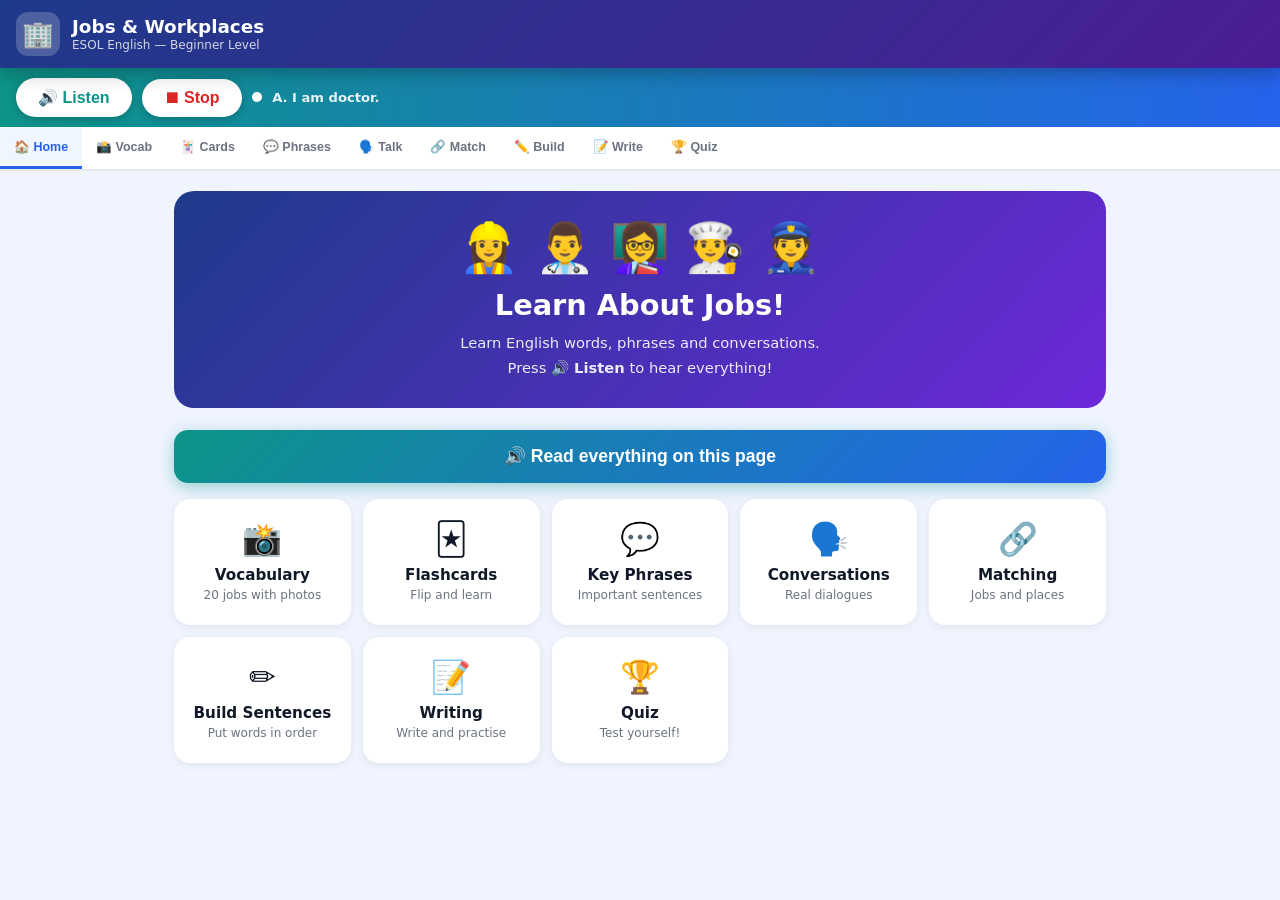
==== index.html @ 81e127e7 "Add full audio for all sections — auto-reads everything aloud - Quiz: automatically reads every ques" ====
<!DOCTYPE html>
<html lang="en">
<head>
<meta charset="UTF-8">
<meta name="viewport" content="width=device-width, initial-scale=1.0, user-scalable=no">
<meta name="apple-mobile-web-app-capable" content="yes">
<meta name="theme-color" content="#1e40af">
<link rel="manifest" href="manifest.json">
<title>Jobs &amp; Workplaces — ESOL English</title>
<style>
*{box-sizing:border-box;margin:0;padding:0;-webkit-tap-highlight-color:transparent}
:root{
  --blue:#2563eb;--blue-d:#1d4ed8;--blue-l:#dbeafe;--blue-xl:#eff6ff;
  --green:#16a34a;--green-l:#dcfce7;
  --orange:#ea580c;--orange-l:#ffedd5;
  --purple:#7c3aed;--purple-l:#ede9fe;
  --teal:#0d9488;--teal-l:#ccfbf1;
  --red:#dc2626;--red-l:#fee2e2;
  --yellow:#d97706;--yellow-l:#fef3c7;
  --gray:#6b7280;--gray-l:#f3f4f6;--gray-m:#e5e7eb;
  --text:#111827;
}
html{scroll-behavior:smooth}
body{font-family:'Segoe UI',system-ui,Arial,sans-serif;background:#f0f4ff;color:var(--text);min-height:100vh}

/* HEADER */
header{
  background:linear-gradient(135deg,#1e3a8a,#4c1d95);
  color:#fff;padding:12px 16px;
  display:flex;align-items:center;gap:12px;
  position:sticky;top:0;z-index:200;
  box-shadow:0 4px 20px rgba(0,0,0,.3);
}
.hdr-logo{width:44px;height:44px;border-radius:12px;background:rgba(255,255,255,.2);display:flex;align-items:center;justify-content:center;font-size:1.6rem;flex-shrink:0}
header h1{font-size:1.15rem;font-weight:800}
header p{font-size:.75rem;opacity:.8;margin-top:1px}

/* GLOBAL LISTEN BAR */
.listen-bar{
  background:linear-gradient(90deg,#0d9488,#2563eb);
  padding:10px 16px;
  display:flex;align-items:center;gap:10px;
  position:sticky;top:68px;z-index:190;
}
.listen-bar-btn{
  background:#fff;border:none;border-radius:50px;
  padding:10px 22px;font-size:1rem;font-weight:800;
  cursor:pointer;color:#0d9488;
  display:flex;align-items:center;gap:8px;
  box-shadow:0 2px 8px rgba(0,0,0,.2);
  transition:.2s;flex-shrink:0;
}
.listen-bar-btn:hover{transform:scale(1.04);box-shadow:0 4px 16px rgba(0,0,0,.3)}
.listen-bar-btn.stop{color:var(--red)}
.now-speaking{
  flex:1;font-size:.82rem;color:rgba(255,255,255,.9);
  font-weight:600;white-space:nowrap;overflow:hidden;text-overflow:ellipsis;
}
.speaking-dot{
  width:10px;height:10px;border-radius:50%;
  background:#fff;display:inline-block;margin-right:6px;
  animation:pulse 1s infinite;flex-shrink:0;
}
@keyframes pulse{0%,100%{opacity:1;transform:scale(1)}50%{opacity:.4;transform:scale(.7)}}

/* NAV */
nav{
  background:#fff;border-bottom:2px solid var(--gray-m);
  display:flex;overflow-x:auto;scrollbar-width:none;
  -webkit-overflow-scrolling:touch;
}
nav::-webkit-scrollbar{display:none}
nav button{
  border:none;background:none;padding:12px 14px;
  font-size:.78rem;font-weight:700;cursor:pointer;
  color:var(--gray);border-bottom:3px solid transparent;
  white-space:nowrap;transition:.2s;flex-shrink:0;
}
nav button.active{color:var(--blue);border-bottom-color:var(--blue);background:var(--blue-xl)}
nav button:hover:not(.active){color:var(--text);background:var(--gray-l)}

/* LAYOUT */
main{max-width:960px;margin:0 auto;padding:20px 14px 60px}
.page{display:none;animation:fadeIn .3s ease}
.page.active{display:block}
@keyframes fadeIn{from{opacity:0;transform:translateY(6px)}to{opacity:1;transform:none}}
.sec-title{font-size:1.4rem;font-weight:800;margin-bottom:4px;display:flex;align-items:center;gap:10px}
.sec-sub{color:var(--gray);font-size:.88rem;margin-bottom:18px;line-height:1.5}

/* LISTEN BUTTON — big, prominent */
.big-listen{
  width:100%;padding:16px;border-radius:14px;border:none;
  background:linear-gradient(135deg,#0d9488,#2563eb);
  color:#fff;font-size:1.1rem;font-weight:800;
  cursor:pointer;display:flex;align-items:center;justify-content:center;gap:10px;
  box-shadow:0 4px 16px rgba(13,148,136,.4);
  transition:.2s;margin-bottom:16px;
}
.big-listen:hover{transform:translateY(-2px);box-shadow:0 8px 24px rgba(13,148,136,.5)}
.big-listen:active{transform:scale(.98)}

/* BANNER */
.banner{
  border-radius:20px;
  background:linear-gradient(135deg,#1e3a8a,#6d28d9);
  color:#fff;padding:28px 20px;text-align:center;margin-bottom:22px;
}
.banner-emojis{font-size:3rem;margin-bottom:12px}
.banner h2{font-size:1.8rem;font-weight:900;margin-bottom:8px}
.banner p{font-size:.92rem;opacity:.9;line-height:1.7}

/* MODULE GRID */
.mod-grid{display:grid;grid-template-columns:repeat(auto-fill,minmax(160px,1fr));gap:12px}
.mod-card{
  background:#fff;border-radius:16px;padding:18px 14px;
  text-align:center;cursor:pointer;border:3px solid transparent;
  box-shadow:0 2px 8px rgba(0,0,0,.07);transition:.25s;
}
.mod-card:hover{transform:translateY(-4px);box-shadow:0 8px 24px rgba(0,0,0,.14);border-color:var(--blue)}
.mod-icon{font-size:2rem;margin-bottom:8px}
.mod-t{font-size:.95rem;font-weight:800;margin-bottom:3px}
.mod-d{font-size:.75rem;color:var(--gray);line-height:1.4}

/* VOCAB CARDS */
.vocab-grid{display:grid;grid-template-columns:repeat(auto-fill,minmax(145px,1fr));gap:12px;margin-bottom:18px}
.vcard{
  background:#fff;border-radius:14px;overflow:hidden;
  cursor:pointer;border:3px solid transparent;
  box-shadow:0 2px 8px rgba(0,0,0,.07);transition:.25s;position:relative;
}
.vcard:hover,.vcard.active-speak{transform:translateY(-4px);box-shadow:0 8px 24px rgba(0,0,0,.14);border-color:var(--blue)}
.vcard.active-speak{border-color:var(--teal);box-shadow:0 0 0 4px var(--teal-l)}
.vcard-img{width:100%;height:100px;display:flex;align-items:center;justify-content:center;font-size:3.5rem;position:relative;overflow:hidden}
.vcard-img img{position:absolute;inset:0;width:100%;height:100%;object-fit:cover}
.vcard-body{padding:9px 10px 11px}
.vcard-word{font-size:.9rem;font-weight:800}
.vcard-place{font-size:.7rem;color:var(--gray);margin-top:2px}
/* big speaker on each card */
.vcard-spk{
  position:absolute;bottom:50px;right:6px;
  background:var(--blue);border:none;border-radius:50%;
  width:32px;height:32px;cursor:pointer;
  display:flex;align-items:center;justify-content:center;
  font-size:.9rem;color:#fff;box-shadow:0 2px 8px rgba(0,0,0,.2);z-index:2;
}

/* VOCAB DETAIL */
.vdetail{
  background:#fff;border-radius:20px;padding:22px;
  box-shadow:0 8px 32px rgba(0,0,0,.12);margin-bottom:18px;
  border:3px solid var(--blue-l);animation:fadeIn .3s;
}
.vd-top{display:flex;gap:14px;margin-bottom:14px;flex-wrap:wrap;align-items:flex-start}
.vd-img{width:80px;height:80px;border-radius:12px;display:flex;align-items:center;justify-content:center;font-size:3rem;overflow:hidden;position:relative;background:var(--blue-xl);flex-shrink:0}
.vd-img img{position:absolute;inset:0;width:100%;height:100%;object-fit:cover;border-radius:9px}
.vd-word{font-size:1.7rem;font-weight:900}
.vd-place{color:var(--gray);font-size:.85rem;margin-top:2px}
.info-row{display:flex;align-items:flex-start;gap:10px;margin-bottom:10px}
.lbl{flex-shrink:0;padding:3px 10px;border-radius:20px;font-size:.7rem;font-weight:700}
.lbl-blue{background:var(--blue-l);color:var(--blue)}
.lbl-green{background:var(--green-l);color:var(--green)}
.lbl-orange{background:var(--orange-l);color:var(--orange)}
.info-text{font-size:.9rem;line-height:1.55}

/* FLASHCARDS */
.fc-wrap{perspective:1100px;max-width:420px;margin:0 auto 18px}
.fc{width:100%;height:290px;position:relative;transform-style:preserve-3d;transition:transform .65s cubic-bezier(.4,0,.2,1);cursor:pointer}
.fc.flipped{transform:rotateY(180deg)}
.fc-front,.fc-back{position:absolute;inset:0;backface-visibility:hidden;-webkit-backface-visibility:hidden;border-radius:20px;display:flex;flex-direction:column;align-items:center;justify-content:center;padding:22px}
.fc-front{background:linear-gradient(135deg,#1e3a8a,#6d28d9);color:#fff;overflow:hidden}
.fc-bg{position:absolute;inset:0;width:100%;height:100%;object-fit:cover;opacity:.22;border-radius:20px}
.fc-emoji{font-size:4.5rem;margin-bottom:8px;position:relative;z-index:1;filter:drop-shadow(0 4px 8px rgba(0,0,0,.3))}
.fc-word{font-size:2rem;font-weight:900;position:relative;z-index:1;text-shadow:0 2px 8px rgba(0,0,0,.3)}
.fc-tap{font-size:.8rem;opacity:.7;margin-top:8px;position:relative;z-index:1}
.fc-back{background:#fff;transform:rotateY(180deg);border:3px solid var(--blue-l)}
.fc-def{font-size:.95rem;line-height:1.6;text-align:center;color:var(--text)}
.fc-ex{font-size:.92rem;color:var(--blue);font-style:italic;margin-top:12px;font-weight:700;text-align:center}
.fc-plc{margin-top:6px;font-size:.8rem;color:var(--gray);text-align:center}
.fc-counter{text-align:center;font-size:.85rem;color:var(--gray);margin-bottom:8px;font-weight:700}
.fc-controls{display:flex;gap:10px;justify-content:center;flex-wrap:wrap}

/* BUTTONS */
.btn{padding:11px 20px;border-radius:10px;border:none;font-size:.9rem;font-weight:800;cursor:pointer;transition:.2s;display:inline-flex;align-items:center;gap:7px;font-family:inherit}
.btn-primary{background:var(--blue);color:#fff}
.btn-primary:hover{background:var(--blue-d);transform:translateY(-1px)}
.btn-outline{background:#fff;color:var(--blue);border:2px solid var(--blue)}
.btn-outline:hover{background:var(--blue-l)}
.btn-sm{padding:7px 13px;font-size:.78rem;border-radius:8px}

/* PHRASE CARDS */
.phrase-group{margin-bottom:22px}
.pgroup-title{font-size:.92rem;font-weight:800;margin-bottom:10px;display:flex;align-items:center;gap:8px}
.phrase-card{
  background:#fff;border-radius:12px;padding:14px 16px;
  margin-bottom:10px;border-left:5px solid var(--blue);
  box-shadow:0 2px 6px rgba(0,0,0,.07);
  display:flex;align-items:center;justify-content:space-between;gap:10px;
}
.phrase-card.green{border-left-color:var(--green)}
.phrase-card.orange{border-left-color:var(--orange)}
.phrase-card.purple{border-left-color:var(--purple)}
.phrase-en{font-size:1rem;font-weight:700;margin-bottom:2px}
.phrase-note{font-size:.76rem;color:var(--gray);font-style:italic}
.spk-btn{
  background:var(--teal-l);border:2px solid var(--teal);
  border-radius:50px;padding:8px 14px;
  font-size:.85rem;font-weight:800;cursor:pointer;
  color:var(--teal);transition:.2s;flex-shrink:0;
  display:flex;align-items:center;gap:5px;
}
.spk-btn:hover{background:var(--teal);color:#fff}

/* CONVERSATIONS */
.convo-card{background:#fff;border-radius:18px;padding:20px;margin-bottom:18px;box-shadow:0 4px 16px rgba(0,0,0,.08)}
.convo-title{font-size:1rem;font-weight:800;color:var(--purple);margin-bottom:14px;display:flex;align-items:center;gap:8px}
.bubbles{display:flex;flex-direction:column;gap:9px;margin-bottom:14px}
.bubble{display:flex;gap:9px;align-items:flex-end}
.bubble.r{flex-direction:row-reverse}
.b-av{width:38px;height:38px;border-radius:50%;display:flex;align-items:center;justify-content:center;font-size:1.4rem;flex-shrink:0;background:var(--blue-l)}
.bubble.r .b-av{background:var(--green-l)}
.b-wrap{max-width:78%}
.b-name{font-size:.68rem;font-weight:800;color:var(--gray);margin-bottom:2px}
.bubble.r .b-name{text-align:right}
.b-text{padding:10px 13px;border-radius:16px;border-bottom-left-radius:4px;font-size:.92rem;line-height:1.5;background:var(--blue-l);color:var(--text);transition:.3s}
.bubble.r .b-text{background:var(--green-l);border-radius:16px;border-bottom-right-radius:4px}
.b-text.reading{background:var(--teal-l);border:2px solid var(--teal);transform:scale(1.02)}
.convo-tip{background:var(--yellow-l);border:2px solid #fde68a;border-radius:10px;padding:11px 13px;margin-top:10px;font-size:.8rem;line-height:1.5}

/* MATCHING */
.match-grid{display:grid;grid-template-columns:1fr 1fr;gap:16px;margin-bottom:18px}
.match-col h3{font-size:.78rem;font-weight:800;color:var(--gray);text-transform:uppercase;letter-spacing:1px;margin-bottom:8px}
.match-items{display:flex;flex-direction:column;gap:7px}
.mitem{
  background:#fff;border:3px solid var(--gray-m);border-radius:11px;
  padding:11px 13px;font-size:.88rem;font-weight:700;
  cursor:pointer;transition:.2s;display:flex;align-items:center;gap:7px;user-select:none;
}
.mitem:hover{border-color:var(--blue);background:var(--blue-xl)}
.mitem.sel{border-color:var(--blue);background:var(--blue-l);transform:scale(1.02)}
.mitem.ok{border-color:var(--green);background:var(--green-l);cursor:default}
.mitem.err{border-color:var(--red);background:var(--red-l);animation:shake .35s}
@keyframes shake{0%,100%{transform:translateX(0)}25%{transform:translateX(-6px)}75%{transform:translateX(6px)}}

/* SENTENCE BUILDER */
.sb-display{min-height:60px;background:#fff;border:3px dashed var(--blue);border-radius:11px;padding:13px 15px;margin-bottom:12px;font-size:1.1rem;font-weight:700;color:var(--blue);display:flex;flex-wrap:wrap;gap:7px;align-items:center}
.chip{background:var(--blue-l);border:2px solid var(--blue);border-radius:8px;padding:6px 13px;font-size:.88rem;font-weight:700;cursor:pointer;transition:.2s;user-select:none}
.chip:hover{background:var(--blue);color:#fff}
.word-bank{display:flex;flex-wrap:wrap;gap:8px;margin-bottom:14px}
.word-bank .chip{background:#fff;border-color:var(--gray-m);color:var(--text)}
.word-bank .chip:hover{border-color:var(--blue);background:var(--blue-l);color:var(--blue)}
.word-bank .chip.used{opacity:.3;cursor:not-allowed;pointer-events:none}

/* WRITING */
.write-card{background:#fff;border-radius:14px;padding:20px;margin-bottom:12px;box-shadow:0 2px 8px rgba(0,0,0,.06)}
.write-q{font-size:.95rem;font-weight:800;margin-bottom:10px;color:var(--purple)}
.fill-line{font-size:1rem;font-weight:600;margin-bottom:9px;line-height:2.4}
.fill-in{border:none;border-bottom:3px solid var(--blue);background:transparent;font-size:1rem;font-weight:800;color:var(--blue);width:120px;text-align:center;outline:none;padding:0 3px;font-family:inherit}
.fill-in.ok{border-color:var(--green);color:var(--green)}
.fill-in.no{border-color:var(--red);color:var(--red)}
.write-area{width:100%;border:2px solid var(--gray-m);border-radius:9px;padding:11px;font-size:.9rem;font-family:inherit;resize:vertical;min-height:78px;outline:none;transition:.2s}
.write-area:focus{border-color:var(--blue)}
.write-eg{margin-top:7px;font-size:.8rem;color:var(--gray)}
.write-eg strong{color:var(--green)}

/* QUIZ */
.quiz-q{background:#fff;border-radius:18px;padding:22px;margin-bottom:16px;box-shadow:0 4px 16px rgba(0,0,0,.08);animation:fadeIn .3s}
.qq-emoji{font-size:3rem;margin-bottom:8px;display:block}
.qq-img{width:100%;max-height:170px;object-fit:cover;border-radius:11px;margin-bottom:12px;display:none}
.qq-img.show{display:block}
.qq-text{font-size:1.05rem;font-weight:800;margin-bottom:12px}
.quiz-opts{display:grid;grid-template-columns:1fr 1fr;gap:9px}
.qopt{
  background:var(--gray-l);border:3px solid var(--gray-m);
  border-radius:12px;padding:14px;
  font-size:.9rem;font-weight:700;cursor:pointer;transition:.2s;text-align:center;
  line-height:1.4;
}
.qopt:hover:not(.done){border-color:var(--blue);background:var(--blue-l)}
.qopt.ok{border-color:var(--green);background:var(--green-l);color:var(--green)}
.qopt.no{border-color:var(--red);background:var(--red-l);color:var(--red)}
.qopt.highlight{border-color:var(--teal);background:var(--teal-l);animation:blink .6s 3}
@keyframes blink{0%,100%{opacity:1}50%{opacity:.5}}
.qfb{margin-top:11px;font-weight:800;font-size:.9rem;display:none}
.qfb.show{display:block}
.qfb.ok{color:var(--green)}.qfb.no{color:var(--red)}

/* SCORE BAR */
.score-bar{background:#fff;border-radius:13px;padding:12px 16px;margin-bottom:16px;display:flex;align-items:center;gap:12px;box-shadow:0 2px 6px rgba(0,0,0,.06);flex-wrap:wrap}
.sco-t{font-size:.92rem;font-weight:800}
.sco-s{font-size:.73rem;color:var(--gray)}
.prog-bar{flex:1;min-width:60px;height:9px;background:var(--gray-m);border-radius:5px;overflow:hidden}
.prog-fill{height:100%;background:linear-gradient(90deg,var(--blue),var(--purple));border-radius:5px;transition:width .4s}

/* TIP */
.tip{background:var(--yellow-l);border:2px solid #fde68a;border-radius:11px;padding:12px 14px;margin-bottom:16px;font-size:.85rem;line-height:1.6}
.tip strong{color:var(--yellow)}

/* RESULT */
.result-box{background:#fff;border-radius:20px;padding:30px;text-align:center;box-shadow:0 8px 32px rgba(0,0,0,.12);margin-top:18px;animation:fadeIn .4s}
.res-emoji{font-size:4rem;margin-bottom:12px}
.res-score{font-size:2rem;font-weight:900;color:var(--blue)}
.res-msg{font-size:.95rem;color:var(--gray);margin-top:8px;line-height:1.6}

/* VOICE SELECTOR */
.voice-row{display:flex;align-items:center;gap:10px;flex-wrap:wrap;margin-bottom:16px;background:#fff;border-radius:11px;padding:12px 14px;box-shadow:0 2px 6px rgba(0,0,0,.06)}
.voice-row label{font-size:.82rem;font-weight:700;color:var(--teal)}
.voice-sel{border:2px solid var(--teal);border-radius:8px;padding:5px 9px;font-size:.8rem;font-weight:600;background:#fff;color:var(--text);outline:none}

/* AUTO-READ TOGGLE */
.auto-toggle{
  background:var(--purple-l);border:2px solid var(--purple);
  border-radius:50px;padding:8px 16px;
  font-size:.82rem;font-weight:800;cursor:pointer;
  color:var(--purple);transition:.2s;display:inline-flex;align-items:center;gap:7px;
}
.auto-toggle.on{background:var(--purple);color:#fff}

/* OFFLINE */
#offlineNote{display:none;position:fixed;bottom:14px;left:50%;transform:translateX(-50%);background:#1f2937;color:#fff;border-radius:10px;padding:10px 18px;font-size:.83rem;font-weight:700;z-index:999;box-shadow:0 4px 16px rgba(0,0,0,.3)}

@media(max-width:560px){
  .match-grid{grid-template-columns:1fr}
  .quiz-opts{grid-template-columns:1fr}
  .vocab-grid{grid-template-columns:repeat(auto-fill,minmax(125px,1fr))}
  .mod-grid{grid-template-columns:1fr 1fr}
}
</style>
</head>
<body>

<header>
  <div class="hdr-logo">🏢</div>
  <div>
    <h1>Jobs &amp; Workplaces</h1>
    <p>ESOL English — Beginner Level</p>
  </div>
</header>

<!-- GLOBAL LISTEN BAR -->
<div class="listen-bar">
  <button class="listen-bar-btn" id="globalListenBtn" onclick="globalListen()">🔊 Listen</button>
  <button class="listen-bar-btn stop" onclick="stopAll()" title="Stop">⏹ Stop</button>
  <div class="now-speaking" id="nowSpeaking">
    <span class="speaking-dot" id="speakDot" style="display:none"></span>
    <span id="speakLabel">Press 🔊 to hear everything read aloud</span>
  </div>
</div>

<nav id="nav">
  <button class="active" onclick="go('home',this)">🏠 Home</button>
  <button onclick="go('vocab',this)">📸 Vocab</button>
  <button onclick="go('flash',this)">🃏 Cards</button>
  <button onclick="go('phrases',this)">💬 Phrases</button>
  <button onclick="go('convos',this)">🗣️ Talk</button>
  <button onclick="go('match',this)">🔗 Match</button>
  <button onclick="go('builder',this)">✏️ Build</button>
  <button onclick="go('writing',this)">📝 Write</button>
  <button onclick="go('quiz',this)">🏆 Quiz</button>
</nav>

<main>

<!-- ════ HOME ════ -->
<section class="page active" id="page-home">
  <div class="banner">
    <div class="banner-emojis">👷‍♀️ 👨‍⚕️ 👩‍🏫 👨‍🍳 👮</div>
    <h2>Learn About Jobs!</h2>
    <p>Learn English words, phrases and conversations.<br>Press <strong>🔊 Listen</strong> to hear everything!</p>
  </div>

  <button class="big-listen" onclick="readHome()">🔊 Read everything on this page</button>

  <div class="mod-grid">
    <div class="mod-card" onclick="go('vocab',nav.children[1])"><div class="mod-icon">📸</div><div class="mod-t">Vocabulary</div><div class="mod-d">20 jobs with photos</div></div>
    <div class="mod-card" onclick="go('flash',nav.children[2])"><div class="mod-icon">🃏</div><div class="mod-t">Flashcards</div><div class="mod-d">Flip and learn</div></div>
    <div class="mod-card" onclick="go('phrases',nav.children[3])"><div class="mod-icon">💬</div><div class="mod-t">Key Phrases</div><div class="mod-d">Important sentences</div></div>
    <div class="mod-card" onclick="go('convos',nav.children[4])"><div class="mod-icon">🗣️</div><div class="mod-t">Conversations</div><div class="mod-d">Real dialogues</div></div>
    <div class="mod-card" onclick="go('match',nav.children[5])"><div class="mod-icon">🔗</div><div class="mod-t">Matching</div><div class="mod-d">Jobs and places</div></div>
    <div class="mod-card" onclick="go('builder',nav.children[6])"><div class="mod-icon">✏️</div><div class="mod-t">Build Sentences</div><div class="mod-d">Put words in order</div></div>
    <div class="mod-card" onclick="go('writing',nav.children[7])"><div class="mod-icon">📝</div><div class="mod-t">Writing</div><div class="mod-d">Write and practise</div></div>
    <div class="mod-card" onclick="go('quiz',nav.children[8])"><div class="mod-icon">🏆</div><div class="mod-t">Quiz</div><div class="mod-d">Test yourself!</div></div>
  </div>
</section>

<!-- ════ VOCABULARY ════ -->
<section class="page" id="page-vocab">
  <div class="sec-title">📸 Jobs Vocabulary</div>
  <div class="sec-sub">Tap a job to hear and learn about it.</div>

  <div class="voice-row">
    <span>🔊</span>
    <label>Voice:</label>
    <select class="voice-sel" id="voiceSel" onchange="setVoice(this.value)"></select>
    <button class="auto-toggle" id="autoToggle" onclick="toggleAuto()">Auto-read: ON</button>
  </div>

  <button class="big-listen" onclick="readAllVocab()">🔊 Read all 20 jobs</button>

  <div class="vocab-grid" id="vocabGrid"></div>

  <div id="vdetail" style="display:none" class="vdetail">
    <div class="vd-top">
      <div class="vd-img" id="vdImg">
        <span id="vdEmoji" style="position:relative;z-index:1"></span>
        <img id="vdImgEl" alt="" style="display:none">
      </div>
      <div style="flex:1">
        <div class="vd-word" id="vdWord"></div>
        <div class="vd-place" id="vdPlace"></div>
        <div style="display:flex;gap:8px;flex-wrap:wrap;margin-top:8px">
          <button class="spk-btn" onclick="speak(curJob.word)">🔊 Word</button>
          <button class="spk-btn" onclick="speak(document.getElementById('vdEx').textContent)">🔊 Example</button>
          <button class="spk-btn" onclick="speak(curJob.def)">🔊 Meaning</button>
        </div>
      </div>
    </div>
    <div class="info-row"><span class="lbl lbl-blue">What they do</span><span class="info-text" id="vdDef"></span></div>
    <div class="info-row"><span class="lbl lbl-green">Example</span><em class="info-text" id="vdEx" style="color:var(--blue);font-weight:700"></em></div>
    <div class="info-row"><span class="lbl lbl-orange">Question</span><em class="info-text" id="vdQ"></em></div>
  </div>
</section>

<!-- ════ FLASHCARDS ════ -->
<section class="page" id="page-flash">
  <div class="sec-title">🃏 Flashcards</div>
  <div class="sec-sub">Tap the card to flip it. Listen to the word and meaning.</div>

  <div class="fc-counter">Card <span id="fcN">1</span> of <span id="fcT">20</span></div>

  <div class="fc-wrap">
    <div class="fc" id="fc" onclick="flipFC()">
      <div class="fc-front">
        <img class="fc-bg" id="fcBg" alt="" onerror="this.style.display='none'">
        <span class="fc-emoji" id="fcEmoji"></span>
        <div class="fc-word" id="fcWord"></div>
        <div class="fc-tap">👆 Tap to see meaning</div>
      </div>
      <div class="fc-back">
        <div class="fc-def" id="fcDef"></div>
        <div class="fc-ex" id="fcEx"></div>
        <div class="fc-plc" id="fcPlc"></div>
      </div>
    </div>
  </div>

  <div class="fc-controls" style="margin-bottom:14px">
    <button class="btn btn-outline" onclick="fcGo(-1)">◀ Prev</button>
    <button class="spk-btn" onclick="speakFC()">🔊 Listen</button>
    <button class="btn btn-primary" onclick="fcGo(1)">Next ▶</button>
  </div>
  <div style="text-align:center">
    <button class="btn btn-outline btn-sm" onclick="shuffleFC()">🔀 Shuffle</button>
  </div>
</section>

<!-- ════ PHRASES ════ -->
<section class="page" id="page-phrases">
  <div class="sec-title">💬 Key Phrases</div>
  <div class="sec-sub">Important phrases. Press 🔊 to hear each one.</div>

  <button class="big-listen" onclick="readAllPhrases()">🔊 Read all phrases</button>

  <div class="phrase-group">
    <div class="pgroup-title" style="color:var(--blue)">🔵 Say what job you have</div>
    <div class="phrase-card" data-speak="I am a doctor."><div><div class="phrase-en">I am a doctor.</div><div class="phrase-note">Use "I am a ___" to say your job.</div></div><button class="spk-btn" onclick="speak('I am a doctor.')">🔊</button></div>
    <div class="phrase-card" data-speak="She is a teacher. He is a teacher."><div><div class="phrase-en">She is a teacher. / He is a teacher.</div><div class="phrase-note">Use "She is / He is" for someone else.</div></div><button class="spk-btn" onclick="speak('She is a teacher. He is a teacher.')">🔊</button></div>
    <div class="phrase-card" data-speak="I am not a doctor. I am a nurse."><div><div class="phrase-en">I am not a doctor. I am a nurse.</div><div class="phrase-note">Use this to correct a mistake.</div></div><button class="spk-btn" onclick="speak('I am not a doctor. I am a nurse.')">🔊</button></div>
  </div>

  <div class="phrase-group">
    <div class="pgroup-title" style="color:var(--green)">🟢 Say where you work</div>
    <div class="phrase-card green" data-speak="I work at a hospital."><div><div class="phrase-en">I work at a hospital.</div><div class="phrase-note">Use <em>at</em> for a specific building.</div></div><button class="spk-btn" onclick="speak('I work at a hospital.')">🔊</button></div>
    <div class="phrase-card green" data-speak="She works at a school."><div><div class="phrase-en">She works at a school.</div><div class="phrase-note">Add <em>s</em> to "work" for he/she/it.</div></div><button class="spk-btn" onclick="speak('She works at a school.')">🔊</button></div>
    <div class="phrase-card green" data-speak="He works in an office."><div><div class="phrase-en">He works in an office.</div><div class="phrase-note">Use <em>in</em> for an indoor space.</div></div><button class="spk-btn" onclick="speak('He works in an office.')">🔊</button></div>
    <div class="phrase-card green" data-speak="They work on a farm."><div><div class="phrase-en">They work on a farm.</div><div class="phrase-note">Use <em>on</em> for land or transport.</div></div><button class="spk-btn" onclick="speak('They work on a farm.')">🔊</button></div>
  </div>

  <div class="phrase-group">
    <div class="pgroup-title" style="color:var(--orange)">🟠 Questions about jobs</div>
    <div class="phrase-card orange" data-speak="What do you do? I am a chef."><div><div class="phrase-en">"What do you do?" → "I am a chef."</div><div class="phrase-note">Ask someone about their job.</div></div><button class="spk-btn" onclick="speak('What do you do? I am a chef.')">🔊</button></div>
    <div class="phrase-card orange" data-speak="Where do you work? I work at a restaurant."><div><div class="phrase-en">"Where do you work?" → "I work at a restaurant."</div><div class="phrase-note">Ask where someone works.</div></div><button class="spk-btn" onclick="speak('Where do you work? I work at a restaurant.')">🔊</button></div>
    <div class="phrase-card orange" data-speak="Do you like your job? Yes, I love my job!"><div><div class="phrase-en">"Do you like your job?" → "Yes, I love my job!"</div><div class="phrase-note">Ask if someone enjoys their work.</div></div><button class="spk-btn" onclick="speak('Do you like your job? Yes, I love my job!')">🔊</button></div>
    <div class="phrase-card orange" data-speak="What time do you start? I start at nine o'clock."><div><div class="phrase-en">"What time do you start?" → "I start at nine o'clock."</div><div class="phrase-note">Ask about work hours.</div></div><button class="spk-btn" onclick="speak('What time do you start? I start at nine o\'clock.')">🔊</button></div>
  </div>

  <div class="phrase-group">
    <div class="pgroup-title" style="color:var(--purple)">🟣 Job interview phrases</div>
    <div class="phrase-card purple" data-speak="Tell me about yourself. My name is Ana. I am from Poland."><div><div class="phrase-en">"Tell me about yourself." → "My name is Ana. I am from Poland."</div><div class="phrase-note">Introduce yourself in an interview.</div></div><button class="spk-btn" onclick="speak('Tell me about yourself. My name is Ana. I am from Poland.')">🔊</button></div>
    <div class="phrase-card purple" data-speak="I can work hard. I am a good worker."><div><div class="phrase-en">"I can work hard." / "I am a good worker."</div><div class="phrase-note">Talk about your skills.</div></div><button class="spk-btn" onclick="speak('I can work hard. I am a good worker.')">🔊</button></div>
    <div class="phrase-card purple" data-speak="I worked at a hotel for two years."><div><div class="phrase-en">"I worked at a hotel for two years."</div><div class="phrase-note">Talk about past experience.</div></div><button class="spk-btn" onclick="speak('I worked at a hotel for two years.')">🔊</button></div>
    <div class="phrase-card purple" data-speak="Can you start on Monday? Yes, I can start on Monday."><div><div class="phrase-en">"Can you start on Monday?" → "Yes, I can start on Monday."</div><div class="phrase-note">Confirm when you can begin work.</div></div><button class="spk-btn" onclick="speak('Can you start on Monday? Yes, I can start on Monday.')">🔊</button></div>
  </div>
</section>

<!-- ════ CONVERSATIONS ════ -->
<section class="page" id="page-convos">
  <div class="sec-title">🗣️ Conversations</div>
  <div class="sec-sub">Press 🔊 to hear the conversation. Each bubble lights up as it is read.</div>

  <!-- Convo 1 -->
  <div class="convo-card" id="convo1">
    <div class="convo-title">💼 1 — Meeting someone new</div>
    <div class="bubbles" id="bubbles1">
      <div class="bubble" data-text="Hello! My name is Maria. What is your name?"><div class="b-av">👩</div><div class="b-wrap"><div class="b-name">Maria</div><div class="b-text">Hello! My name is Maria. What is your name?</div></div></div>
      <div class="bubble r" data-text="Hi Maria! I am James. Nice to meet you."><div class="b-av">👨</div><div class="b-wrap"><div class="b-name">James</div><div class="b-text">Hi Maria! I am James. Nice to meet you.</div></div></div>
      <div class="bubble" data-text="Nice to meet you too! What do you do, James?"><div class="b-av">👩</div><div class="b-wrap"><div class="b-name">Maria</div><div class="b-text">Nice to meet you too! What do you do, James?</div></div></div>
      <div class="bubble r" data-text="I am a bus driver. I work at the bus station. What about you?"><div class="b-av">👨</div><div class="b-wrap"><div class="b-name">James</div><div class="b-text">I am a bus driver. I work at the bus station. What about you?</div></div></div>
      <div class="bubble" data-text="I am a nurse. I work at the hospital."><div class="b-av">👩</div><div class="b-wrap"><div class="b-name">Maria</div><div class="b-text">I am a nurse. I work at the hospital.</div></div></div>
      <div class="bubble r" data-text="That is a great job! Do you like it?"><div class="b-av">👨</div><div class="b-wrap"><div class="b-name">James</div><div class="b-text">That is a great job! Do you like it?</div></div></div>
      <div class="bubble" data-text="Yes, I love my job. I help sick people every day."><div class="b-av">👩</div><div class="b-wrap"><div class="b-name">Maria</div><div class="b-text">Yes, I love my job. I help sick people every day.</div></div></div>
    </div>
    <button class="big-listen" onclick="readConvo('bubbles1')">🔊 Listen to conversation</button>
    <div class="convo-tip"><strong>🔑 Key phrases:</strong> "What do you do?" · "I am a ___." · "I work at ___." · "Do you like it?"</div>
  </div>

  <!-- Convo 2 -->
  <div class="convo-card" id="convo2">
    <div class="convo-title">📋 2 — Job interview</div>
    <div class="bubbles" id="bubbles2">
      <div class="bubble" data-text="Good morning. Please sit down. Can you tell me about yourself?"><div class="b-av">👔</div><div class="b-wrap"><div class="b-name">Manager</div><div class="b-text">Good morning. Please sit down. Can you tell me about yourself?</div></div></div>
      <div class="bubble r" data-text="Good morning. My name is Ana. I am from Romania. I am 32 years old."><div class="b-av">👩</div><div class="b-wrap"><div class="b-name">Ana</div><div class="b-text">Good morning. My name is Ana. I am from Romania. I am 32 years old.</div></div></div>
      <div class="bubble" data-text="What work experience do you have?"><div class="b-av">👔</div><div class="b-wrap"><div class="b-name">Manager</div><div class="b-text">What work experience do you have?</div></div></div>
      <div class="bubble r" data-text="I worked as a cleaner in a hotel for three years. I am a hard worker."><div class="b-av">👩</div><div class="b-wrap"><div class="b-name">Ana</div><div class="b-text">I worked as a cleaner in a hotel for three years. I am a hard worker.</div></div></div>
      <div class="bubble" data-text="Can you work weekends?"><div class="b-av">👔</div><div class="b-wrap"><div class="b-name">Manager</div><div class="b-text">Can you work weekends?</div></div></div>
      <div class="bubble r" data-text="Yes, I can work weekends and evenings."><div class="b-av">👩</div><div class="b-wrap"><div class="b-name">Ana</div><div class="b-text">Yes, I can work weekends and evenings.</div></div></div>
      <div class="bubble" data-text="Very good. Thank you Ana. We will call you soon."><div class="b-av">👔</div><div class="b-wrap"><div class="b-name">Manager</div><div class="b-text">Very good. Thank you Ana. We will call you soon.</div></div></div>
      <div class="bubble r" data-text="Thank you very much. Goodbye!"><div class="b-av">👩</div><div class="b-wrap"><div class="b-name">Ana</div><div class="b-text">Thank you very much. Goodbye!</div></div></div>
    </div>
    <button class="big-listen" onclick="readConvo('bubbles2')">🔊 Listen to conversation</button>
    <div class="convo-tip"><strong>🔑 Key phrases:</strong> "I worked as a ___." · "I am a hard worker." · "I can work ___."</div>
  </div>

  <!-- Convo 3 -->
  <div class="convo-card" id="convo3">
    <div class="convo-title">🏪 3 — At the supermarket</div>
    <div class="bubbles" id="bubbles3">
      <div class="bubble" data-text="Excuse me. Where is the bread, please?"><div class="b-av">🛒</div><div class="b-wrap"><div class="b-name">Customer</div><div class="b-text">Excuse me. Where is the bread, please?</div></div></div>
      <div class="bubble r" data-text="Go straight. Turn right. The bread is on the left."><div class="b-av">🏪</div><div class="b-wrap"><div class="b-name">Shop assistant</div><div class="b-text">Go straight. Turn right. The bread is on the left.</div></div></div>
      <div class="bubble" data-text="Thank you! Do you work here every day?"><div class="b-av">🛒</div><div class="b-wrap"><div class="b-name">Customer</div><div class="b-text">Thank you! Do you work here every day?</div></div></div>
      <div class="bubble r" data-text="Yes, I work Monday to Friday. I am a shop assistant."><div class="b-av">🏪</div><div class="b-wrap"><div class="b-name">Shop assistant</div><div class="b-text">Yes, I work Monday to Friday. I am a shop assistant.</div></div></div>
      <div class="bubble" data-text="Do you like your job?"><div class="b-av">🛒</div><div class="b-wrap"><div class="b-name">Customer</div><div class="b-text">Do you like your job?</div></div></div>
      <div class="bubble r" data-text="Yes, I like helping people. It is a good job!"><div class="b-av">🏪</div><div class="b-wrap"><div class="b-name">Shop assistant</div><div class="b-text">Yes, I like helping people. It is a good job!</div></div></div>
    </div>
    <button class="big-listen" onclick="readConvo('bubbles3')">🔊 Listen to conversation</button>
    <div class="convo-tip"><strong>🔑 Key phrases:</strong> "Excuse me." · "Go straight." · "Turn right/left."</div>
  </div>

  <!-- Convo 4 -->
  <div class="convo-card" id="convo4">
    <div class="convo-title">🏥 4 — At the doctor</div>
    <div class="bubbles" id="bubbles4">
      <div class="bubble" data-text="Hello. I have an appointment. My name is Carlos."><div class="b-av">😷</div><div class="b-wrap"><div class="b-name">Carlos</div><div class="b-text">Hello. I have an appointment. My name is Carlos.</div></div></div>
      <div class="bubble r" data-text="Hello Carlos. Please sit and wait. The doctor will see you soon."><div class="b-av">👩‍⚕️</div><div class="b-wrap"><div class="b-name">Receptionist</div><div class="b-text">Hello Carlos. Please sit and wait. The doctor will see you soon.</div></div></div>
      <div class="bubble r" data-text="Hello Carlos. I am Doctor Smith. What is the problem?"><div class="b-av">👨‍⚕️</div><div class="b-wrap"><div class="b-name">Doctor Smith</div><div class="b-text">Hello Carlos. I am Doctor Smith. What is the problem?</div></div></div>
      <div class="bubble" data-text="I have a headache and I feel very tired."><div class="b-av">😷</div><div class="b-wrap"><div class="b-name">Carlos</div><div class="b-text">I have a headache and I feel very tired.</div></div></div>
      <div class="bubble r" data-text="I see. Do you work long hours?"><div class="b-av">👨‍⚕️</div><div class="b-wrap"><div class="b-name">Doctor Smith</div><div class="b-text">I see. Do you work long hours?</div></div></div>
      <div class="bubble" data-text="Yes. I am a delivery driver. I work ten hours a day."><div class="b-av">😷</div><div class="b-wrap"><div class="b-name">Carlos</div><div class="b-text">Yes. I am a delivery driver. I work ten hours a day.</div></div></div>
      <div class="bubble r" data-text="You need to rest. Take these tablets twice a day."><div class="b-av">👨‍⚕️</div><div class="b-wrap"><div class="b-name">Doctor Smith</div><div class="b-text">You need to rest. Take these tablets twice a day.</div></div></div>
    </div>
    <button class="big-listen" onclick="readConvo('bubbles4')">🔊 Listen to conversation</button>
    <div class="convo-tip"><strong>🔑 Vocabulary:</strong> appointment · prescription · tablets · headache</div>
  </div>

  <!-- Convo 5 -->
  <div class="convo-card" id="convo5">
    <div class="convo-title">🍽️ 5 — At the restaurant</div>
    <div class="bubbles" id="bubbles5">
      <div class="bubble r" data-text="Good evening! Welcome. How many people?"><div class="b-av">🍽️</div><div class="b-wrap"><div class="b-name">Waiter</div><div class="b-text">Good evening! Welcome. How many people?</div></div></div>
      <div class="bubble" data-text="Two people, please."><div class="b-av">👫</div><div class="b-wrap"><div class="b-name">Customer</div><div class="b-text">Two people, please.</div></div></div>
      <div class="bubble r" data-text="This way please. Here is the menu. Are you ready to order?"><div class="b-av">🍽️</div><div class="b-wrap"><div class="b-name">Waiter</div><div class="b-text">This way please. Here is the menu. Are you ready to order?</div></div></div>
      <div class="bubble" data-text="Yes. I would like the chicken, please."><div class="b-av">👫</div><div class="b-wrap"><div class="b-name">Customer</div><div class="b-text">Yes. I would like the chicken, please.</div></div></div>
      <div class="bubble r" data-text="Of course. And to drink?"><div class="b-av">🍽️</div><div class="b-wrap"><div class="b-name">Waiter</div><div class="b-text">Of course. And to drink?</div></div></div>
      <div class="bubble" data-text="Water please. Do you like working here?"><div class="b-av">👫</div><div class="b-wrap"><div class="b-name">Customer</div><div class="b-text">Water please. Do you like working here?</div></div></div>
      <div class="bubble r" data-text="Yes! I am a waiter. I work five days a week. I like meeting people."><div class="b-av">🍽️</div><div class="b-wrap"><div class="b-name">Waiter</div><div class="b-text">Yes! I am a waiter. I work five days a week. I like meeting people.</div></div></div>
    </div>
    <button class="big-listen" onclick="readConvo('bubbles5')">🔊 Listen to conversation</button>
    <div class="convo-tip"><strong>🔑 Key phrases:</strong> "I would like ___." · "Are you ready to order?" · "I work ___ days a week."</div>
  </div>
</section>

<!-- ════ MATCHING ════ -->
<section class="page" id="page-match">
  <div class="sec-title">🔗 Job Matching</div>
  <div class="sec-sub">Click a job, then click its workplace. Listen to each word!</div>

  <div class="score-bar">
    <span style="font-size:1.3rem">⭐</span>
    <div><div class="sco-t">Score: <span id="mScore">0</span> / <span id="mTotal">8</span></div><div class="sco-s">Match each job to its workplace</div></div>
    <div class="prog-bar"><div class="prog-fill" id="mProg" style="width:0"></div></div>
    <button class="btn btn-outline btn-sm" onclick="initMatch()">🔄 New</button>
  </div>

  <div class="match-grid">
    <div><h3>💼 Jobs</h3><div class="match-items" id="mJobs"></div></div>
    <div><h3>🏢 Workplaces</h3><div class="match-items" id="mPlaces"></div></div>
  </div>

  <div id="mDone" style="display:none" class="result-box">
    <div class="res-emoji">🎉</div>
    <div class="res-score">All matched!</div>
    <div class="res-msg">Well done! You matched all jobs to their workplaces.</div>
    <button class="btn btn-primary" style="margin-top:16px" onclick="initMatch()">Play Again 🔄</button>
  </div>
</section>

<!-- ════ SENTENCE BUILDER ════ -->
<section class="page" id="page-builder">
  <div class="sec-title">✏️ Build Sentences</div>
  <div class="sec-sub">Listen to the task. Click words to build the sentence.</div>

  <div class="score-bar">
    <span style="font-size:1.3rem">⭐</span>
    <div><div class="sco-t">Sentence <span id="sbN">1</span> of <span id="sbT">8</span></div><div class="sco-s">Score: <span id="sbSco">0</span> correct</div></div>
    <div class="prog-bar"><div class="prog-fill" id="sbProg" style="width:0"></div></div>
  </div>

  <div class="tip" id="sbTip">
    <strong>📌 Task:</strong> <span id="sbTask"></span>
    <button class="spk-btn btn-sm" style="margin-top:8px;display:inline-flex" onclick="speak(document.getElementById('sbTask').textContent)">🔊 Hear task</button>
  </div>

  <div class="sb-display" id="sbDisp"><span style="color:#9ca3af;font-weight:400">Click words below...</span></div>
  <div class="word-bank" id="sbBank"></div>

  <div style="display:flex;gap:8px;flex-wrap:wrap;margin-bottom:16px">
    <button class="btn btn-primary" onclick="checkSB()">✓ Check</button>
    <button class="btn btn-outline" onclick="clearSB()">🗑️ Clear</button>
    <button class="spk-btn" onclick="speakSB()">🔊 Listen</button>
  </div>

  <div id="sbFb" style="display:none" class="tip"></div>

  <div id="sbDone" style="display:none" class="result-box">
    <div class="res-emoji">🏆</div>
    <div class="res-score" id="sbFinalSco"></div>
    <div class="res-msg">You finished all sentences!</div>
    <button class="btn btn-primary" style="margin-top:16px" onclick="initSB()">Try Again 🔄</button>
  </div>
</section>

<!-- ════ WRITING ════ -->
<section class="page" id="page-writing">
  <div class="sec-title">📝 Writing Practice</div>
  <div class="sec-sub">Listen to each question then write your answer.</div>

  <button class="big-listen" onclick="readAllWriting()">🔊 Read all questions</button>

  <div class="write-card">
    <div style="display:flex;align-items:center;gap:10px;margin-bottom:10px">
      <div class="write-q" style="margin:0">1. Write your name and your job.</div>
      <button class="spk-btn btn-sm" onclick="speak('Write your name and your job. For example: My name is Maria and I am a nurse.')">🔊</button>
    </div>
    <div class="fill-line">My name is <input class="fill-in" style="width:140px" placeholder="your name"> and I am a <input class="fill-in" style="width:140px" placeholder="job">.</div>
    <div class="write-eg"><strong>Example:</strong> My name is Maria and I am a nurse.</div>
  </div>

  <div class="write-card">
    <div style="display:flex;align-items:center;gap:10px;margin-bottom:10px">
      <div class="write-q" style="margin:0">2. Write where you work.</div>
      <button class="spk-btn btn-sm" onclick="speak('Write where you work. For example: I work at a school.')">🔊</button>
    </div>
    <div class="fill-line">I work at <input class="fill-in" style="width:180px" placeholder="place of work">.</div>
    <div class="write-eg"><strong>Example:</strong> I work at a school. / I work in an office.</div>
  </div>

  <div class="write-card">
    <div style="display:flex;align-items:center;gap:10px;margin-bottom:10px">
      <div class="write-q" style="margin:0">3. Write 2 sentences about a doctor.</div>
      <button class="spk-btn btn-sm" onclick="speak('Write 2 sentences about a doctor. For example: A doctor helps sick people. A doctor works at a hospital.')">🔊</button>
    </div>
    <textarea class="write-area" placeholder="Write 2 sentences about a doctor..."></textarea>
    <div class="write-eg"><strong>Example:</strong> A doctor helps sick people. A doctor works at a hospital.</div>
  </div>

  <div class="write-card">
    <div style="display:flex;align-items:center;gap:10px;margin-bottom:10px">
      <div class="write-q" style="margin:0">4. Write about your day at work.</div>
      <button class="spk-btn btn-sm" onclick="speak('Write about your day at work. What time do you start? What do you do? What time do you finish? For example: I start at 8. I teach children. I finish at 4.')">🔊</button>
    </div>
    <textarea class="write-area" placeholder="What time do you start? What do you do? What time do you finish?"></textarea>
    <div class="write-eg"><strong>Example:</strong> I start at 8 o'clock. I teach children. I finish at 4 o'clock.</div>
  </div>

  <div class="write-card">
    <div style="display:flex;align-items:center;gap:10px;margin-bottom:10px">
      <div class="write-q" style="margin:0">5. Fill in the blanks. Use: is · are · work · works · at · in</div>
      <button class="spk-btn btn-sm" onclick="speak('Fill in the blanks. Use the words: is, are, work, works, at, in.')">🔊</button>
    </div>
    <div class="fill-line">She <input class="fill-in" id="fb1" style="width:75px" placeholder="___"> a teacher. <button class="btn btn-outline btn-sm" onclick="checkFill('fb1','is')">✓</button></div>
    <div class="fill-line">He <input class="fill-in" id="fb2" style="width:75px" placeholder="___"> at a hospital. <button class="btn btn-outline btn-sm" onclick="checkFill('fb2','works')">✓</button></div>
    <div class="fill-line">They <input class="fill-in" id="fb3" style="width:75px" placeholder="___"> farmers. <button class="btn btn-outline btn-sm" onclick="checkFill('fb3','are')">✓</button></div>
    <div class="fill-line">I <input class="fill-in" id="fb4" style="width:75px" placeholder="___"> at a supermarket. <button class="btn btn-outline btn-sm" onclick="checkFill('fb4','work')">✓</button></div>
    <div class="fill-line">She works <input class="fill-in" id="fb5" style="width:75px" placeholder="___"> an office. <button class="btn btn-outline btn-sm" onclick="checkFill('fb5','in')">✓</button></div>
    <div class="fill-line">He <input class="fill-in" id="fb6" style="width:75px" placeholder="___"> a chef. <button class="btn btn-outline btn-sm" onclick="checkFill('fb6','is')">✓</button></div>
  </div>
</section>

<!-- ════ QUIZ ════ -->
<section class="page" id="page-quiz">
  <div class="sec-title">🏆 Jobs Quiz</div>
  <div class="sec-sub">Each question is read aloud automatically. Choose the correct answer.</div>

  <div class="score-bar">
    <span style="font-size:1.3rem">⭐</span>
    <div><div class="sco-t">Question <span id="qN">1</span> of <span id="qT">15</span></div><div class="sco-s">Score: <span id="qSco">0</span> correct</div></div>
    <div class="prog-bar"><div class="prog-fill" id="qProg" style="width:0"></div></div>
  </div>

  <div id="quizArea"></div>

  <div id="qDone" style="display:none" class="result-box">
    <div class="res-emoji" id="qResEmoji">🎉</div>
    <div class="res-score" id="qResSco"></div>
    <div class="res-msg" id="qResMsg"></div>
    <button class="btn btn-primary" style="margin-top:16px" onclick="initQuiz()">Try Again 🔄</button>
    <button class="btn btn-outline" style="margin-top:10px" onclick="go('vocab',nav.children[1])">Review Vocabulary 📸</button>
  </div>
</section>

</main>

<div id="offlineNote">📶 Offline — app still works!</div>

<script>
// ════════════════════════════════════
// DATA
// ════════════════════════════════════
const JOBS = [
  {word:'doctor',emoji:'👨‍⚕️',place:'hospital',def:'A doctor helps sick people. A doctor examines patients and gives medicine.',example:'The doctor works at the hospital.',q:'What does a doctor do?',img:'https://images.unsplash.com/photo-1612349317150-e413f6a5b16d?w=300&q=75&fit=crop'},
  {word:'teacher',emoji:'👩‍🏫',place:'school',def:'A teacher helps students learn. A teacher works with children in a classroom.',example:'She is a teacher. She works at a school.',q:'Where does a teacher work?',img:'https://images.unsplash.com/photo-1524178232363-1fb2b075b655?w=300&q=75&fit=crop'},
  {word:'nurse',emoji:'👩‍⚕️',place:'hospital',def:'A nurse looks after sick people. A nurse works with doctors in a hospital.',example:'He is a nurse. He works at the hospital.',q:'What does a nurse do?',img:'https://images.unsplash.com/photo-1559839734-2b71ea197ec2?w=300&q=75&fit=crop'},
  {word:'chef',emoji:'👨‍🍳',place:'restaurant',def:'A chef cooks food. A chef works in a restaurant or hotel kitchen.',example:'The chef cooks at a restaurant.',q:'Where does a chef work?',img:'https://images.unsplash.com/photo-1581299894007-aaa50297cf16?w=300&q=75&fit=crop'},
  {word:'police officer',emoji:'👮',place:'police station',def:'A police officer keeps people safe. They work at a police station.',example:'She is a police officer.',q:'What does a police officer do?',img:'https://images.unsplash.com/photo-1509099652299-30938b0aeb63?w=300&q=75&fit=crop'},
  {word:'firefighter',emoji:'🧑‍🚒',place:'fire station',def:'A firefighter puts out fires and helps in emergencies.',example:'He is a firefighter at the fire station.',q:'What does a firefighter do?',img:'https://images.unsplash.com/photo-1599402628730-e1c0c78b2f08?w=300&q=75&fit=crop'},
  {word:'bus driver',emoji:'🚌',place:'bus station',def:'A bus driver drives a bus and takes people to different places.',example:'The bus driver starts work at 6 in the morning.',q:'What does a bus driver do?',img:'https://images.unsplash.com/photo-1570125909232-eb263c188f7e?w=300&q=75&fit=crop'},
  {word:'farmer',emoji:'👨‍🌾',place:'farm',def:'A farmer grows food and looks after animals on a farm.',example:'She is a farmer. She works on a farm.',q:'Where does a farmer work?',img:'https://images.unsplash.com/photo-1500937386664-56d1dfef3854?w=300&q=75&fit=crop'},
  {word:'cashier',emoji:'💰',place:'supermarket',def:'A cashier works at a checkout and takes money from customers.',example:'He is a cashier at the supermarket.',q:'What does a cashier do?',img:'https://images.unsplash.com/photo-1556742049-0cfed4f6a45d?w=300&q=75&fit=crop'},
  {word:'waiter',emoji:'🍽️',place:'restaurant',def:'A waiter serves food and drinks and looks after customers in a restaurant.',example:'She is a waitress at the café.',q:'Where does a waiter work?',img:'https://images.unsplash.com/photo-1414235077428-338989a2e8c0?w=300&q=75&fit=crop'},
  {word:'cleaner',emoji:'🧹',place:'hotel or office',def:'A cleaner keeps places clean. They mop floors and clean rooms.',example:'She is a cleaner. She works at a hotel.',q:'What does a cleaner do?',img:'https://images.unsplash.com/photo-1581578731548-c64695cc6952?w=300&q=75&fit=crop'},
  {word:'mechanic',emoji:'🔧',place:'garage',def:'A mechanic fixes cars. A mechanic works at a garage.',example:'He is a mechanic. He fixes cars at the garage.',q:'Where does a mechanic work?',img:'https://images.unsplash.com/photo-1614026480418-bd11fdb9fa28?w=300&q=75&fit=crop'},
  {word:'builder',emoji:'👷',place:'building site',def:'A builder builds houses and buildings. They work on a building site.',example:'They are builders on a building site.',q:'What does a builder do?',img:'https://images.unsplash.com/photo-1504307651254-35680f356dfd?w=300&q=75&fit=crop'},
  {word:'office worker',emoji:'💼',place:'office',def:'An office worker uses computers and does paperwork in an office.',example:'She is an office worker. She works in an office.',q:'Where does an office worker work?',img:'https://images.unsplash.com/photo-1497366216548-37526070297c?w=300&q=75&fit=crop'},
  {word:'delivery driver',emoji:'🚚',place:'on the road',def:'A delivery driver brings packages and parcels to people\'s homes.',example:'He is a delivery driver. He delivers packages.',q:'What does a delivery driver do?',img:'https://images.unsplash.com/photo-1602524816785-4ef48e7d5e58?w=300&q=75&fit=crop'},
  {word:'hairdresser',emoji:'✂️',place:'hair salon',def:'A hairdresser cuts and styles hair. They work in a hair salon.',example:'She cuts hair at the salon.',q:'Where does a hairdresser work?',img:'https://images.unsplash.com/photo-1560066984-138dadb4c035?w=300&q=75&fit=crop'},
  {word:'dentist',emoji:'🦷',place:'dental clinic',def:'A dentist looks after teeth. They check and fix teeth.',example:'He is a dentist at the dental clinic.',q:'What does a dentist do?',img:'https://images.unsplash.com/photo-1609840113773-7c9ba56a5e2a?w=300&q=75&fit=crop'},
  {word:'shop assistant',emoji:'🛍️',place:'shop',def:'A shop assistant helps customers find things they want to buy.',example:'She works as a shop assistant.',q:'Where does a shop assistant work?',img:'https://images.unsplash.com/photo-1601924994987-69e26d50dc26?w=300&q=75&fit=crop'},
  {word:'security guard',emoji:'🛡️',place:'shopping centre',def:'A security guard keeps buildings safe. They watch for problems.',example:'He is a security guard at the shopping centre.',q:'What does a security guard do?',img:'https://images.unsplash.com/photo-1592495981488-073153776d9a?w=300&q=75&fit=crop'},
  {word:'librarian',emoji:'📚',place:'library',def:'A librarian looks after books and helps people find what they need.',example:'She is a librarian. She works at the library.',q:'What does a librarian do?',img:'https://images.unsplash.com/photo-1568667256549-094345857637?w=300&q=75&fit=crop'},
];

// ════════════════════════════════════
// VOICE ENGINE
// ════════════════════════════════════
let voices = [], selVoice = null, autoRead = true;
let speakQueue = [], isSpeaking = false;

const PREF = ['Google UK English Female','Google UK English Male',
  'Microsoft Libby Online','Microsoft Sonia Online','Microsoft Ryan Online',
  'Microsoft George','Google US English'];

function loadVoices() {
  const all = window.speechSynthesis.getVoices().filter(v => v.lang.startsWith('en'));
  const sorted = [...all].sort((a,b)=>{
    const ai = PREF.findIndex(p=>a.name.includes(p));
    const bi = PREF.findIndex(p=>b.name.includes(p));
    return (ai<0?99:ai)-(bi<0?99:bi);
  });
  voices = sorted;
  const sel = document.getElementById('voiceSel');
  if (!sel) return;
  sel.innerHTML = '';
  sorted.forEach((v,i)=>{
    const o = document.createElement('option');
    o.value = i;
    o.textContent = v.name + (v.lang.includes('GB')?' 🇬🇧':v.lang.includes('US')?' 🇺🇸':'');
    sel.appendChild(o);
  });
  if (sorted.length) selVoice = sorted[0];
}

function setVoice(i){ selVoice = voices[i] || null; }

function toggleAuto(){
  autoRead = !autoRead;
  const btn = document.getElementById('autoToggle');
  btn.textContent = 'Auto-read: ' + (autoRead ? 'ON' : 'OFF');
  btn.classList.toggle('on', autoRead);
}

// Speak a single utterance, returns a promise
function speakOne(text) {
  return new Promise(resolve => {
    if (!window.speechSynthesis || !text) { resolve(); return; }
    const utt = new SpeechSynthesisUtterance(text);
    if (selVoice) utt.voice = selVoice;
    utt.lang = selVoice ? selVoice.lang : 'en-GB';
    utt.rate = 0.82;
    utt.pitch = 1;
    utt.onend = resolve;
    utt.onerror = resolve;
    speechSynthesis.speak(utt);
    setLabel(text);
    showDot(true);
  });
}

// Main speak — single text, cancels current
function speak(text) {
  stopAll();
  speakOne(text).then(() => { showDot(false); setLabel('Press 🔊 to hear everything read aloud'); });
}

// Queue: speak array of texts one by one with optional pause
let stopFlag = false;
async function speakSequence(texts, pauseMs = 600) {
  stopFlag = false;
  showDot(true);
  for (const t of texts) {
    if (stopFlag) break;
    if (!t) continue;
    await speakOne(t);
    if (stopFlag) break;
    await delay(pauseMs);
  }
  showDot(false);
  setLabel('Press 🔊 to hear everything read aloud');
}

function stopAll() {
  stopFlag = true;
  if (window.speechSynthesis) speechSynthesis.cancel();
  showDot(false);
  setLabel('Press 🔊 to hear everything read aloud');
  // unhighlight bubbles
  document.querySelectorAll('.b-text.reading').forEach(el => el.classList.remove('reading'));
}

function delay(ms){ return new Promise(r => setTimeout(r, ms)); }
function setLabel(t){ document.getElementById('speakLabel').textContent = t.length > 60 ? t.slice(0,57)+'…' : t; }
function showDot(on){ document.getElementById('speakDot').style.display = on ? 'inline-block' : 'none'; }

// ════════════════════════════════════
// GLOBAL LISTEN (reads current page)
// ════════════════════════════════════
function globalListen() {
  const page = document.querySelector('.page.active').id.replace('page-','');
  const fns = {
    home: readHome, vocab: readAllVocab, flash: speakFC,
    phrases: readAllPhrases, convos: readAllConvos,
    match: () => speak('Match the jobs to the workplaces. Click a job on the left, then click the matching workplace on the right.'),
    builder: () => speak(document.getElementById('sbTask').textContent),
    writing: readAllWriting,
    quiz: readCurrentQ
  };
  if (fns[page]) fns[page]();
}

// ════════════════════════════════════
// PAGE READ FUNCTIONS
// ════════════════════════════════════
function readHome() {
  speakSequence([
    'Welcome to Jobs and Workplaces — ESOL English Learning.',
    'You will learn English words, phrases and conversations about jobs.',
    'Choose a section to start.',
    'Vocabulary. Flashcards. Key Phrases. Conversations. Matching. Build Sentences. Writing. Quiz.',
    'Press Listen on any page to hear everything read aloud!'
  ]);
}

function readAllVocab() {
  const texts = JOBS.flatMap(j => [
    cap(j.word) + '. ' + j.def,
    j.example
  ]);
  speakSequence(texts, 400);
}

function readAllPhrases() {
  const cards = document.querySelectorAll('#page-phrases .phrase-card');
  const texts = [...cards].map(c => c.dataset.speak).filter(Boolean);
  speakSequence(texts, 700);
}

async function readConvo(bubblesId) {
  stopAll();
  stopFlag = false;
  showDot(true);
  const bubbles = document.getElementById(bubblesId).querySelectorAll('.bubble');
  for (const b of bubbles) {
    if (stopFlag) break;
    const textEl = b.querySelector('.b-text');
    const txt = b.dataset.text;
    textEl.classList.add('reading');
    await speakOne(txt);
    textEl.classList.remove('reading');
    if (stopFlag) break;
    await delay(400);
  }
  showDot(false);
  setLabel('Press 🔊 to hear everything read aloud');
}

function readAllConvos() {
  speakSequence(['Let us listen to all the conversations.'], 300).then(() => {
    ['bubbles1','bubbles2','bubbles3','bubbles4','bubbles5'].reduce((p, id) =>
      p.then(() => readConvo(id)).then(() => delay(1200)), Promise.resolve()
    );
  });
}

function readAllWriting() {
  speakSequence([
    'Question 1. Write your name and your job. For example: My name is Maria and I am a nurse.',
    'Question 2. Write where you work. For example: I work at a school.',
    'Question 3. Write 2 sentences about a doctor. For example: A doctor helps sick people. A doctor works at a hospital.',
    'Question 4. Write about your day at work. What time do you start? What do you do? What time do you finish?',
    'Question 5. Fill in the blanks. Use the words: is, are, work, works, at, in.',
  ], 800);
}

// ════════════════════════════════════
// NAV
// ════════════════════════════════════
const nav = document.getElementById('nav');
function go(id, btn) {
  stopAll();
  document.querySelectorAll('.page').forEach(p => p.classList.remove('active'));
  nav.querySelectorAll('button').forEach(b => b.classList.remove('active'));
  document.getElementById('page-' + id).classList.add('active');
  if (btn) btn.classList.add('active');
  window.scrollTo(0, 0);
}

// ════════════════════════════════════
// VOCABULARY
// ════════════════════════════════════
let curJob = JOBS[0];

function buildGrid() {
  const g = document.getElementById('vocabGrid');
  g.innerHTML = '';
  JOBS.forEach(job => {
    const d = document.createElement('div');
    d.className = 'vcard';
    d.innerHTML = `
      <div class="vcard-img">
        <span>${job.emoji}</span>
        <img src="${job.img}" alt="${job.word}" loading="lazy" onerror="this.style.opacity=0">
      </div>
      <div class="vcard-body">
        <div class="vcard-word">${cap(job.word)}</div>
        <div class="vcard-place">📍 ${job.place}</div>
      </div>
      <button class="vcard-spk" onclick="event.stopPropagation();speak('${job.word}')">🔊</button>
    `;
    d.onclick = () => showVDetail(job, d);
    g.appendChild(d);
  });
}

function showVDetail(job, card) {
  curJob = job;
  document.querySelectorAll('.vcard').forEach(c => c.classList.remove('active-speak'));
  card.classList.add('active-speak');
  document.getElementById('vdEmoji').textContent = job.emoji;
  const img = document.getElementById('vdImgEl');
  img.src = job.img; img.alt = job.word; img.style.display = 'block';
  img.onerror = () => img.style.display = 'none';
  document.getElementById('vdWord').textContent = cap(job.word);
  document.getElementById('vdPlace').textContent = '📍 Works at: ' + job.place;
  document.getElementById('vdDef').textContent = job.def;
  document.getElementById('vdEx').textContent = job.example;
  document.getElementById('vdQ').textContent = job.q;
  const panel = document.getElementById('vdetail');
  panel.style.display = 'block';
  panel.scrollIntoView({ behavior: 'smooth', block: 'nearest' });
  if (autoRead) speakSequence([job.word, job.def, job.example], 300);
}

// ════════════════════════════════════
// FLASHCARDS
// ════════════════════════════════════
let fcIdx = 0, fcOrder = [...Array(JOBS.length).keys()];

function updateFC() {
  const job = JOBS[fcOrder[fcIdx]];
  const card = document.getElementById('fc');
  card.classList.remove('flipped');
  setTimeout(() => {
    document.getElementById('fcEmoji').textContent = job.emoji;
    document.getElementById('fcWord').textContent = cap(job.word);
    document.getElementById('fcDef').textContent = job.def;
    document.getElementById('fcEx').textContent = job.example;
    document.getElementById('fcPlc').textContent = '📍 ' + job.place;
    document.getElementById('fcN').textContent = fcIdx + 1;
    document.getElementById('fcT').textContent = JOBS.length;
    const bg = document.getElementById('fcBg');
    bg.src = job.img; bg.style.display = 'block';
    bg.onerror = () => bg.style.display = 'none';
    if (autoRead) speak(job.word);
  }, 320);
}

function flipFC() {
  document.getElementById('fc').classList.toggle('flipped');
  const job = JOBS[fcOrder[fcIdx]];
  if (autoRead) speakSequence([job.def, job.example], 400);
}

function fcGo(d) { fcIdx = (fcIdx + d + JOBS.length) % JOBS.length; updateFC(); }
function speakFC() { const j = JOBS[fcOrder[fcIdx]]; speakSequence([j.word, j.def, j.example], 400); }
function shuffleFC() { fcOrder = shuffle(fcOrder); fcIdx = 0; updateFC(); }

// ════════════════════════════════════
// MATCHING
// ════════════════════════════════════
const MPAIRS = [
  {job:'👨‍⚕️ Doctor',place:'🏥 Hospital'},
  {job:'👩‍🏫 Teacher',place:'🏫 School'},
  {job:'👨‍🍳 Chef',place:'🍽️ Restaurant'},
  {job:'👮 Police officer',place:'🚔 Police station'},
  {job:'🔧 Mechanic',place:'🚗 Garage'},
  {job:'👷 Builder',place:'🏗️ Building site'},
  {job:'✂️ Hairdresser',place:'💇 Hair salon'},
  {job:'📚 Librarian',place:'📖 Library'},
  {job:'🦷 Dentist',place:'🏨 Dental clinic'},
  {job:'🧹 Cleaner',place:'🏨 Hotel'},
  {job:'🚌 Bus driver',place:'🚏 Bus station'},
  {job:'👨‍🌾 Farmer',place:'🌾 Farm'},
];
let mSel=null, mScore=0, mData=[];

function initMatch() {
  mScore=0; mSel=null;
  mData = shuffle(MPAIRS).slice(0,8);
  document.getElementById('mScore').textContent='0';
  document.getElementById('mTotal').textContent=mData.length;
  document.getElementById('mProg').style.width='0%';
  document.getElementById('mDone').style.display='none';
  const jEl=document.getElementById('mJobs'), pEl=document.getElementById('mPlaces');
  jEl.innerHTML=''; pEl.innerHTML='';
  shuffle(mData.map(p=>p.job)).forEach(j=>{jEl.appendChild(mkMItem(j,'job'))});
  shuffle(mData.map(p=>p.place)).forEach(p=>{pEl.appendChild(mkMItem(p,'place'))});
}

function mkMItem(val,type) {
  const el=document.createElement('div');
  el.className='mitem'; el.textContent=val;
  el.dataset.v=val; el.dataset.t=type;
  el.onclick=()=>handleMatch(el);
  return el;
}

function handleMatch(el) {
  if (el.classList.contains('ok')) return;
  // read the item
  speak(el.dataset.v.replace(/[^\w\s]/gi,'').trim());
  if (!mSel) {
    document.querySelectorAll('.mitem').forEach(i=>i.classList.remove('sel'));
    el.classList.add('sel'); mSel=el;
  } else {
    if (mSel===el){el.classList.remove('sel');mSel=null;return;}
    const a=mSel,b=el;
    const job   = a.dataset.t==='job'  ? a.dataset.v : b.dataset.v;
    const place = a.dataset.t==='place'? a.dataset.v : b.dataset.v;
    const match = mData.find(p=>p.job===job&&p.place===place);
    if (match) {
      a.classList.remove('sel');a.classList.add('ok');a.onclick=null;
      b.classList.add('ok');b.onclick=null;
      mScore++;
      document.getElementById('mScore').textContent=mScore;
      document.getElementById('mProg').style.width=(mScore/mData.length*100)+'%';
      speak('Correct! Well done!');
      if (mScore===mData.length) setTimeout(()=>document.getElementById('mDone').style.display='block',400);
    } else {
      a.classList.add('err');b.classList.add('err');
      speak('Try again.');
      setTimeout(()=>{a.classList.remove('err','sel');b.classList.remove('err');},700);
    }
    mSel=null;
  }
}

// ════════════════════════════════════
// SENTENCE BUILDER
// ════════════════════════════════════
const SENTENCES = [
  {task:'Put the words in order to say what job someone has.',words:['She','is','a','teacher','.'],ans:'She is a teacher .'},
  {task:'Say where he works.',words:['He','works','at','a','hospital','.'],ans:'He works at a hospital .'},
  {task:'Ask someone about their job.',words:['What','do','you','do','?'],ans:'What do you do ?'},
  {task:'Say where you work.',words:['I','work','in','an','office','.'],ans:'I work in an office .'},
  {task:'Ask where someone works.',words:['Where','do','you','work','?'],ans:'Where do you work ?'},
  {task:'Say you like your job.',words:['I','like','my','job','very','much','.'],ans:'I like my job very much .'},
  {task:'Say you are a hard worker.',words:['I','am','a','hard','worker','.'],ans:'I am a hard worker .'},
  {task:'Say past work experience.',words:['I','worked','at','a','hotel','for','two','years','.'],ans:'I worked at a hotel for two years .'},
];
let sbIdx=0,sbSco=0,sbBuilt=[],sbUsed={},sbWords=[];

function initSB(){
  sbIdx=0;sbSco=0;sbBuilt=[];sbUsed={};
  document.getElementById('sbDone').style.display='none';
  document.getElementById('sbFb').style.display='none';
  document.getElementById('sbT').textContent=SENTENCES.length;
  loadSB();
}

function loadSB(){
  if(sbIdx>=SENTENCES.length){
    document.getElementById('sbDone').style.display='block';
    document.getElementById('sbFinalSco').textContent=sbSco+' / '+SENTENCES.length+' correct!';
    speak('Well done! You finished all the sentences. You got '+sbSco+' out of '+SENTENCES.length+' correct.');
    return;
  }
  const s=SENTENCES[sbIdx];
  document.getElementById('sbN').textContent=sbIdx+1;
  document.getElementById('sbSco').textContent=sbSco;
  document.getElementById('sbProg').style.width=(sbIdx/SENTENCES.length*100)+'%';
  document.getElementById('sbTask').textContent=s.task;
  document.getElementById('sbFb').style.display='none';
  sbBuilt=[];sbUsed={};
  sbWords=shuffle([...s.words]);
  renderBank();renderDisp();
  if(autoRead) speak(s.task);
}

function renderBank(){
  const b=document.getElementById('sbBank');
  b.innerHTML='';
  sbWords.forEach((w,i)=>{
    const c=document.createElement('span');
    c.className='chip'+(sbUsed[i]?' used':'');
    c.textContent=w;
    c.onclick=()=>addW(w,i,c);
    b.appendChild(c);
  });
}

function renderDisp(){
  const d=document.getElementById('sbDisp');
  if(!sbBuilt.length){d.innerHTML='<span style="color:#9ca3af;font-weight:400">Click words below...</span>';return;}
  d.innerHTML='';
  sbBuilt.forEach((item,i)=>{
    const c=document.createElement('span');c.className='chip';c.textContent=item.w;
    c.onclick=()=>remW(i,item.bi);d.appendChild(c);
  });
}

function addW(w,bi,el){if(sbUsed[bi])return;sbUsed[bi]=true;el.classList.add('used');sbBuilt.push({w,bi});renderDisp();}
function remW(di,bi){sbBuilt.splice(di,1);sbUsed[bi]=false;document.querySelectorAll('#sbBank .chip')[bi].classList.remove('used');renderDisp();}
function clearSB(){sbBuilt=[];sbUsed={};document.querySelectorAll('#sbBank .chip').forEach(c=>c.classList.remove('used'));renderDisp();}
function speakSB(){const t=sbBuilt.map(i=>i.w).join(' ').replace(/ \./g,'.').replace(/ \?/g,'?');if(t)speak(t);}

function checkSB(){
  const built=sbBuilt.map(i=>i.w).join(' ');
  const ans=SENTENCES[sbIdx].ans;
  const fb=document.getElementById('sbFb');
  fb.style.display='block';
  const txt=ans.replace(/ \./g,'.').replace(/ \?/g,'?');
  if(built.toLowerCase()===ans.toLowerCase()){
    fb.style.background='var(--green-l)';fb.style.borderColor='#86efac';
    fb.innerHTML='✅ <strong>Correct!</strong> '+txt;
    sbSco++;speak('Correct! '+txt);
    setTimeout(()=>{sbIdx++;loadSB();},2500);
  } else {
    fb.style.background='var(--red-l)';fb.style.borderColor='#fca5a5';
    fb.innerHTML='❌ <strong>Not quite.</strong> The answer is: <strong>'+txt+'</strong>';
    speak('Not quite. The answer is: '+txt);
    setTimeout(()=>{sbIdx++;loadSB();},3200);
  }
}

// ════════════════════════════════════
// FILL-IN BLANKS
// ════════════════════════════════════
function checkFill(id, correct) {
  const el=document.getElementById(id);
  if(el.value.trim().toLowerCase()===correct.toLowerCase()){
    el.classList.add('ok');el.classList.remove('no');speak('Correct! Well done!');
  } else {
    el.classList.add('no');el.classList.remove('ok');
    speak('Try again. The answer is '+correct+'.');
    setTimeout(()=>{el.value=correct;el.classList.remove('no');el.classList.add('ok');},1800);
  }
}

// ════════════════════════════════════
// QUIZ
// ════════════════════════════════════
const QUIZ=[
  {q:'What is this job?',emoji:'👨‍⚕️',img:JOBS[0].img,opts:['Doctor','Teacher','Chef','Builder'],ans:0},
  {q:'Where does a teacher work?',emoji:'👩‍🏫',img:JOBS[1].img,opts:['Hospital','School','Restaurant','Garage'],ans:1},
  {q:'Which sentence is correct?',emoji:'💬',img:'',opts:['I am doctor.','I am a doctor.','I is a doctor.','I a doctor.'],ans:1},
  {q:'What is this job?',emoji:'🔧',img:JOBS[11].img,opts:['Builder','Driver','Mechanic','Farmer'],ans:2},
  {q:'Where does a chef work?',emoji:'👨‍🍳',img:JOBS[3].img,opts:['School','Hospital','Restaurant','Library'],ans:2},
  {q:'Choose the correct word: "She ___ at a school."',emoji:'📝',img:'',opts:['work','works','working','am'],ans:1},
  {q:'What does a firefighter do?',emoji:'🧑‍🚒',img:JOBS[5].img,opts:['Fixes cars','Teaches children','Puts out fires','Cooks food'],ans:2},
  {q:'Which is correct past tense?',emoji:'💼',img:'',opts:['I work at hotel.','I worked at a hotel.','I am work hotel.','I working hotel.'],ans:1},
  {q:'What is this job?',emoji:'📚',img:JOBS[19].img,opts:['Teacher','Librarian','Office worker','Cleaner'],ans:1},
  {q:'How do you ask about someone\'s job?',emoji:'❓',img:'',opts:['Where you work?','What do you do?','What is job you?','Do work you?'],ans:1},
  {q:'Where does a dentist work?',emoji:'🦷',img:JOBS[16].img,opts:['Hospital','School','Dental clinic','Pharmacy'],ans:2},
  {q:'Choose the correct sentence.',emoji:'✏️',img:'',opts:['I work at hospital.','I work in hospital.','I work at a hospital.','I work on hospital.'],ans:2},
  {q:'What is this job?',emoji:'🧹',img:JOBS[10].img,opts:['Nurse','Farmer','Cleaner','Cashier'],ans:2},
  {q:'"He ___ at a garage." Choose the right verb.',emoji:'🔧',img:'',opts:['work','am','works','are'],ans:2},
  {q:'What do you say first in a job interview?',emoji:'🤝',img:'',opts:['I want money.','My name is ___ and I am from ___.','Give me the job.','I am very tired.'],ans:1},
];
let qIdx=0,qSco=0,qOrder=[];

function initQuiz(){
  qIdx=0;qSco=0;qOrder=shuffle([...Array(QUIZ.length).keys()]);
  document.getElementById('qT').textContent=QUIZ.length;
  document.getElementById('qDone').style.display='none';
  renderQ();
}

function readCurrentQ(){
  const area=document.getElementById('quizArea');
  if(!area.innerHTML) return;
  const q=QUIZ[qOrder[qIdx]];
  if(!q) return;
  const texts=[
    'Question '+(qIdx+1)+'. '+q.q,
    'Option A. '+q.opts[0],
    'Option B. '+q.opts[1],
    'Option C. '+q.opts[2],
    'Option D. '+q.opts[3],
  ];
  speakSequence(texts, 500);
}

function renderQ(){
  const area=document.getElementById('quizArea');
  if(qIdx>=QUIZ.length){
    area.innerHTML='';
    document.getElementById('qDone').style.display='block';
    const pct=Math.round(qSco/QUIZ.length*100);
    document.getElementById('qResEmoji').textContent=pct>=80?'🎉':pct>=50?'👍':'📚';
    document.getElementById('qResSco').textContent=qSco+' / '+QUIZ.length+' correct ('+pct+'%)';
    document.getElementById('qResMsg').textContent=pct>=80
      ?'Excellent! You know your jobs vocabulary very well!'
      :pct>=50?'Good work! Review the vocabulary to improve.'
      :'Keep practising! Go back to Vocabulary and Flashcards.';
    speak(document.getElementById('qResMsg').textContent);
    return;
  }
  const q=QUIZ[qOrder[qIdx]];
  document.getElementById('qN').textContent=qIdx+1;
  document.getElementById('qSco').textContent=qSco;
  document.getElementById('qProg').style.width=(qIdx/QUIZ.length*100)+'%';
  const hasImg=!!q.img;
  const opts=q.opts.map((o,i)=>`<div class="qopt" onclick="ansQ(this,${i},${q.ans})">${String.fromCharCode(65+i)}. ${o}</div>`).join('');
  area.innerHTML=`
    <div class="quiz-q">
      <span class="qq-emoji">${q.emoji}</span>
      ${hasImg?`<img class="qq-img show" src="${q.img}" alt="" onerror="this.classList.remove('show')">` :''}
      <div class="qq-text">${q.q}</div>
      <button class="big-listen" style="margin-bottom:12px" onclick="readCurrentQ()">🔊 Read question and options</button>
      <div class="quiz-opts">${opts}</div>
      <div class="qfb" id="qfb"></div>
    </div>
  `;
  // auto-read question + options after a short pause
  if(autoRead) {
    setTimeout(() => {
      speakSequence([
        'Question '+(qIdx+1)+'. '+q.q,
        'A. '+q.opts[0],
        'B. '+q.opts[1],
        'C. '+q.opts[2],
        'D. '+q.opts[3],
      ], 500);
    }, 400);
  }
}

function ansQ(el,chosen,correct){
  const opts=document.querySelectorAll('.qopt');
  if([...opts].some(o=>o.classList.contains('done'))) return;
  opts.forEach(o=>o.classList.add('done'));
  const q=QUIZ[qOrder[qIdx]];
  const fb=document.getElementById('qfb');
  fb.classList.add('show');
  if(chosen===correct){
    el.classList.add('ok');fb.classList.add('ok');
    fb.textContent='✅ Correct! Well done!';qSco++;
    speak('Correct! Well done!');
  } else {
    el.classList.add('no');opts[correct].classList.add('ok');
    fb.classList.add('no');
    fb.textContent='❌ The correct answer is: '+q.opts[correct];
    speak('Not quite. The correct answer is '+q.opts[correct]+'.');
  }
  setTimeout(()=>{qIdx++;renderQ();},2600);
}

// ════════════════════════════════════
// UTILS
// ════════════════════════════════════
function shuffle(a){return [...a].sort(()=>Math.random()-.5);}
function cap(s){return s.charAt(0).toUpperCase()+s.slice(1);}

// ════════════════════════════════════
// PWA
// ════════════════════════════════════
if('serviceWorker' in navigator) navigator.serviceWorker.register('./sw.js').catch(()=>{});
window.addEventListener('online', ()=>document.getElementById('offlineNote').style.display='none');
window.addEventListener('offline',()=>{
  const n=document.getElementById('offlineNote');
  n.style.display='block';
  setTimeout(()=>n.style.display='none',4000);
});
if(window.speechSynthesis){
  speechSynthesis.addEventListener('voiceschanged',loadVoices);
  loadVoices(); setTimeout(loadVoices,600);
}

// ════════════════════════════════════
// INIT
// ════════════════════════════════════
buildGrid();
updateFC();
initMatch();
initSB();
initQuiz();
</script>
</body>
</html>
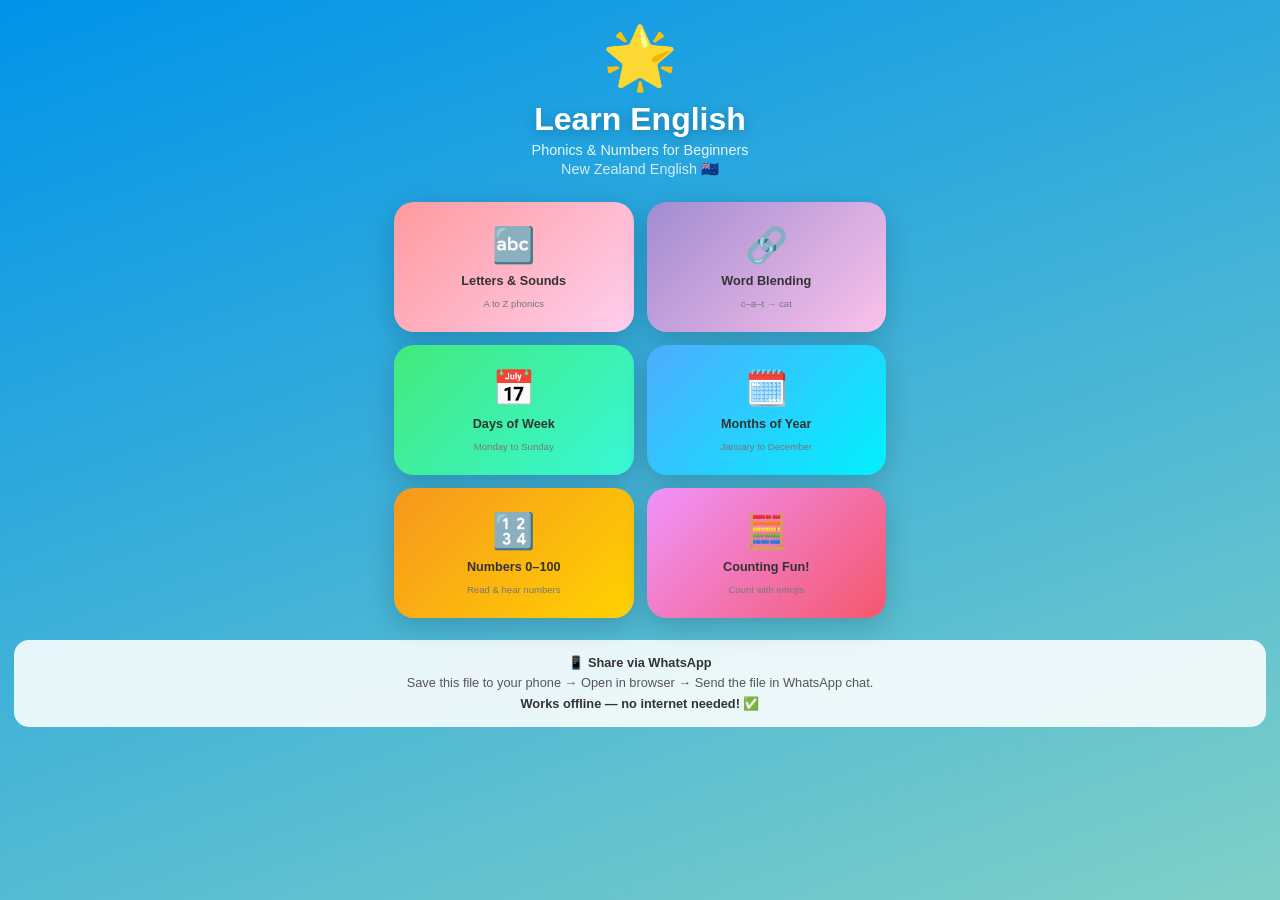
==== commit 9b448fdb: "Add self-contained ESOL phonics & numbers app (NZ English) Single HTML file (~48 KB) that works full" ====
--- a/index.html
+++ b/index.html
@@ -4,1324 +4,1200 @@
 <meta charset="UTF-8">
 <meta name="viewport" content="width=device-width, initial-scale=1.0, user-scalable=no">
 <meta name="apple-mobile-web-app-capable" content="yes">
-<meta name="theme-color" content="#1e40af">
-<link rel="manifest" href="manifest.json">
-<title>Jobs &amp; Workplaces — ESOL English</title>
+<meta name="mobile-web-app-capable" content="yes">
+<meta name="theme-color" content="#0093E9">
+<title>Learn English – Phonics &amp; Numbers 🌟</title>
 <style>
+:root{
+  --r:20px;
+  --shadow:0 8px 28px rgba(0,0,0,.18);
+  --bg1:#0093E9;
+  --bg2:#80D0C7;
+}
 *{box-sizing:border-box;margin:0;padding:0;-webkit-tap-highlight-color:transparent}
-:root{
-  --blue:#2563eb;--blue-d:#1d4ed8;--blue-l:#dbeafe;--blue-xl:#eff6ff;
-  --green:#16a34a;--green-l:#dcfce7;
-  --orange:#ea580c;--orange-l:#ffedd5;
-  --purple:#7c3aed;--purple-l:#ede9fe;
-  --teal:#0d9488;--teal-l:#ccfbf1;
-  --red:#dc2626;--red-l:#fee2e2;
-  --yellow:#d97706;--yellow-l:#fef3c7;
-  --gray:#6b7280;--gray-l:#f3f4f6;--gray-m:#e5e7eb;
-  --text:#111827;
-}
-html{scroll-behavior:smooth}
-body{font-family:'Segoe UI',system-ui,Arial,sans-serif;background:#f0f4ff;color:var(--text);min-height:100vh}
-
-/* HEADER */
-header{
-  background:linear-gradient(135deg,#1e3a8a,#4c1d95);
-  color:#fff;padding:12px 16px;
-  display:flex;align-items:center;gap:12px;
-  position:sticky;top:0;z-index:200;
-  box-shadow:0 4px 20px rgba(0,0,0,.3);
-}
-.hdr-logo{width:44px;height:44px;border-radius:12px;background:rgba(255,255,255,.2);display:flex;align-items:center;justify-content:center;font-size:1.6rem;flex-shrink:0}
-header h1{font-size:1.15rem;font-weight:800}
-header p{font-size:.75rem;opacity:.8;margin-top:1px}
-
-/* GLOBAL LISTEN BAR */
-.listen-bar{
-  background:linear-gradient(90deg,#0d9488,#2563eb);
-  padding:10px 16px;
-  display:flex;align-items:center;gap:10px;
-  position:sticky;top:68px;z-index:190;
-}
-.listen-bar-btn{
+html,body{height:100%;overflow:hidden}
+body{
+  font-family:'Segoe UI','Helvetica Neue',Arial,sans-serif;
+  background:linear-gradient(160deg,var(--bg1) 0%,var(--bg2) 100%);
+  display:flex;flex-direction:column;
+  color:#222;
+  user-select:none;
+}
+
+/* ── PAGES ── */
+.page{display:none;flex-direction:column;height:100%}
+.page.active{display:flex}
+
+/* ── HEADER ── */
+.hdr{
+  background:rgba(255,255,255,.18);
+  backdrop-filter:blur(16px);
+  -webkit-backdrop-filter:blur(16px);
+  padding:12px 15px;
+  display:flex;align-items:center;justify-content:space-between;
+  border-bottom:1px solid rgba(255,255,255,.3);
+  flex-shrink:0;
+  min-height:54px;
+}
+.hdr-title{font-size:1.05em;font-weight:800;color:#fff;text-shadow:0 2px 8px rgba(0,0,0,.25);text-align:center;flex:1}
+.back-btn{
+  background:rgba(255,255,255,.92);border:none;border-radius:50px;
+  padding:7px 16px;cursor:pointer;font-size:.85em;font-weight:700;
+  color:#444;white-space:nowrap;min-width:65px;
+  box-shadow:0 3px 10px rgba(0,0,0,.12);
+}
+.spacer{min-width:65px}
+
+/* ── SCROLL CONTENT ── */
+.sc{flex:1;overflow-y:auto;padding:18px 14px 50px;-webkit-overflow-scrolling:touch}
+
+/* ── HOME ── */
+.home-hero{text-align:center;padding:22px 10px 10px;color:#fff}
+.home-logo{font-size:3.8em;display:block;animation:bob 2.5s ease-in-out infinite}
+@keyframes bob{0%,100%{transform:translateY(0)}50%{transform:translateY(-12px)}}
+.home-title{font-size:2em;font-weight:900;text-shadow:0 3px 12px rgba(0,0,0,.25);margin:8px 0 4px}
+.home-sub{font-size:.9em;opacity:.9}
+.home-flag{font-size:.9em;opacity:.8;margin-top:3px}
+
+.menu-grid{
+  display:grid;grid-template-columns:1fr 1fr;gap:13px;
+  padding:14px;max-width:520px;margin:0 auto;
+}
+.mc{
+  background:#fff;border-radius:var(--r);padding:22px 12px;
+  cursor:pointer;text-align:center;box-shadow:var(--shadow);
+  border:none;display:flex;flex-direction:column;
+  align-items:center;gap:8px;min-height:130px;justify-content:center;
+  transition:transform .15s,box-shadow .15s;
+}
+.mc:active{transform:scale(.94)}
+.mc-icon{font-size:2.6em}
+.mc-label{font-size:.95em;font-weight:800;color:#333;line-height:1.2}
+.mc-sub{font-size:.72em;color:#777}
+.mc.alpha{background:linear-gradient(135deg,#ff9a9e,#fecfef)}
+.mc.blend{background:linear-gradient(135deg,#a18cd1,#fbc2eb)}
+.mc.days{background:linear-gradient(135deg,#43e97b,#38f9d7)}
+.mc.months{background:linear-gradient(135deg,#4facfe,#00f2fe)}
+.mc.nums{background:linear-gradient(135deg,#f7971e,#ffd200)}
+.mc.count{background:linear-gradient(135deg,#f093fb,#f5576c)}
+.mc.wide{grid-column:span 2}
+
+.share-box{
+  background:rgba(255,255,255,.88);border-radius:15px;
+  padding:13px 18px;margin:8px 14px 20px;text-align:center;
+  font-size:.8em;color:#555;line-height:1.6;
+}
+.share-box strong{color:#333}
+
+/* ── LETTER GRID ── */
+.letter-grid{
+  display:grid;grid-template-columns:repeat(4,1fr);gap:9px;
+}
+@media(min-width:380px){.letter-grid{grid-template-columns:repeat(5,1fr)}}
+@media(min-width:500px){.letter-grid{grid-template-columns:repeat(6,1fr)}}
+
+.lcard{
+  background:#fff;border-radius:14px;padding:10px 4px;text-align:center;
+  cursor:pointer;box-shadow:0 4px 12px rgba(0,0,0,.1);
+  transition:transform .15s;border:3px solid transparent;
+}
+.lcard:active{transform:scale(.9)}
+.lcard.playing{border-color:#fff;animation:pop .45s ease-in-out infinite alternate}
+@keyframes pop{from{transform:scale(1)}to{transform:scale(1.08)}}
+.l-big{font-size:1.7em;font-weight:900;line-height:1}
+.l-small{font-size:1.1em;font-weight:700;opacity:.55;line-height:1}
+.l-emoji{font-size:1.15em;margin:3px 0}
+.l-word{font-size:.6em;font-weight:600;color:#666}
+
+/* ── LETTER MODAL ── */
+.modal-wrap{
+  display:none;position:fixed;inset:0;
+  background:rgba(0,0,0,.7);z-index:300;
+  align-items:center;justify-content:center;padding:20px;
+}
+.modal-wrap.show{display:flex}
+.modal-card{
+  background:#fff;border-radius:28px;padding:35px 25px;
+  text-align:center;max-width:290px;width:100%;position:relative;
+  animation:popIn .3s cubic-bezier(.175,.885,.32,1.275);
+}
+@keyframes popIn{from{transform:scale(.5);opacity:0}to{transform:scale(1);opacity:1}}
+.m-letter{font-size:4.5em;font-weight:900;line-height:1;margin-bottom:8px}
+.m-emoji{font-size:3em;margin:8px 0}
+.m-word{font-size:1.7em;font-weight:800;margin-bottom:4px}
+.m-sound{font-size:.9em;color:#777;margin-bottom:18px}
+.m-example{margin-top:12px;font-size:.82em;color:#999;font-style:italic}
+.close-btn{
+  position:absolute;top:14px;right:14px;
+  background:#eee;border:none;border-radius:50%;
+  width:34px;height:34px;font-size:1.1em;cursor:pointer;
+  display:flex;align-items:center;justify-content:center;
+}
+.play-btn{
+  background:linear-gradient(135deg,#667eea,#764ba2);
+  color:#fff;border:none;border-radius:50px;
+  padding:14px 30px;font-size:1.05em;font-weight:700;
+  cursor:pointer;box-shadow:0 5px 18px rgba(102,126,234,.4);
+  display:inline-flex;align-items:center;gap:8px;
+  transition:transform .15s;
+}
+.play-btn:active{transform:scale(.95)}
+
+/* ── BLENDING ── */
+.blend-section-title{
+  color:rgba(255,255,255,.9);font-size:.9em;font-weight:700;
+  text-align:center;margin-bottom:14px;
+}
+.blend-pick-grid{
+  display:grid;grid-template-columns:repeat(3,1fr);gap:10px;margin-bottom:20px;
+}
+.bpick{
+  background:#fff;border-radius:16px;padding:16px 8px;
+  text-align:center;cursor:pointer;box-shadow:0 4px 12px rgba(0,0,0,.1);
+  transition:transform .15s;border:none;
+}
+.bpick:active{transform:scale(.93)}
+.bpick.playing{background:linear-gradient(135deg,#a18cd1,#fbc2eb);animation:pop .45s infinite alternate}
+.bpick-emoji{font-size:1.6em;display:block;margin-bottom:4px}
+.bpick-word{font-size:1.1em;font-weight:900;color:#333}
+.bpick-sounds{font-size:.65em;color:#999;letter-spacing:2px;margin-top:2px}
+
+/* Blend game */
+.blend-game{
+  background:rgba(255,255,255,.15);border-radius:22px;
+  padding:22px 16px;text-align:center;margin-bottom:18px;
+}
+.blend-word-label{color:#fff;font-size:1.3em;font-weight:900;margin-bottom:6px}
+.blend-tip{color:rgba(255,255,255,.75);font-size:.85em;margin-bottom:18px}
+.bubbles-row{display:flex;align-items:center;justify-content:center;gap:12px;flex-wrap:wrap;margin:16px 0}
+.bubble{
+  background:#fff;border-radius:50%;width:70px;height:70px;
+  display:flex;align-items:center;justify-content:center;
+  font-size:1.9em;font-weight:900;cursor:pointer;
+  box-shadow:var(--shadow);transition:all .15s;color:#333;border:none;
+}
+.bubble:active,.bubble.lit{
+  background:linear-gradient(135deg,#f093fb,#f5576c);color:#fff;transform:scale(1.12);
+}
+.sep{color:rgba(255,255,255,.7);font-size:1.5em;font-weight:900}
+.blend-btn{
+  background:linear-gradient(135deg,#43e97b,#38f9d7);
+  color:#1a6b3a;border:none;border-radius:50px;
+  padding:16px 36px;font-size:1.2em;font-weight:900;cursor:pointer;
+  box-shadow:0 5px 18px rgba(67,233,123,.4);
+  display:inline-flex;align-items:center;gap:8px;margin:12px 8px;
+  transition:transform .15s;
+}
+.blend-btn:active{transform:scale(.95)}
+.back-to-list{
+  background:rgba(255,255,255,.85);border:none;border-radius:50px;
+  padding:10px 22px;font-size:.88em;font-weight:700;color:#555;
+  cursor:pointer;margin:6px 8px;
+}
+.blend-result{
+  font-size:2.2em;font-weight:900;color:#fff;
+  text-shadow:0 2px 10px rgba(0,0,0,.2);
+  min-height:55px;display:flex;align-items:center;justify-content:center;
+}
+
+.cat-row{display:flex;flex-wrap:wrap;gap:8px;justify-content:center;margin-bottom:14px}
+.cat-btn{
+  background:rgba(255,255,255,.85);border:none;border-radius:50px;
+  padding:7px 16px;font-size:.8em;font-weight:700;color:#555;cursor:pointer;
+}
+.cat-btn.active{background:#fff;color:#764ba2;box-shadow:0 3px 10px rgba(0,0,0,.12)}
+.all-words-grid{display:grid;grid-template-columns:repeat(3,1fr);gap:10px}
+
+/* ── DAYS ── */
+.days-col{display:flex;flex-direction:column;gap:11px}
+.day-card{
+  background:#fff;border-radius:18px;padding:18px 20px;
+  cursor:pointer;box-shadow:var(--shadow);
+  display:flex;align-items:center;gap:16px;transition:transform .15s;
+  position:relative;overflow:hidden;border:none;width:100%;text-align:left;
+}
+.day-card:active{transform:scale(.97)}
+.day-card.playing{animation:pop .4s infinite alternate}
+.day-num{
+  border-radius:50%;width:42px;height:42px;
+  display:flex;align-items:center;justify-content:center;
+  font-weight:900;font-size:1.1em;flex-shrink:0;
+}
+.day-name{font-size:1.3em;font-weight:800;flex:1}
+.day-emoji{font-size:1.6em}
+.today-badge{
+  font-size:.65em;font-weight:800;color:#fff;
+  background:linear-gradient(135deg,#f7971e,#ffd200);
+  border-radius:50px;padding:3px 10px;margin-left:8px;
+  display:inline-block;vertical-align:middle;
+}
+.hear-all-btn{
+  background:rgba(255,255,255,.9);border:none;border-radius:50px;
+  padding:10px 24px;font-size:.9em;font-weight:700;cursor:pointer;color:#218c74;
+  display:block;margin:0 auto 16px;
+}
+
+/* ── MONTHS ── */
+.months-grid{display:grid;grid-template-columns:1fr 1fr;gap:11px}
+.month-card{
+  background:#fff;border-radius:18px;padding:18px 14px;
+  cursor:pointer;box-shadow:var(--shadow);text-align:center;
+  transition:transform .15s;border:none;border-left:5px solid #ccc;
+}
+.month-card:active{transform:scale(.94)}
+.month-card.playing{animation:pop .4s infinite alternate}
+.month-num-tag{
+  font-size:.72em;font-weight:700;border-radius:50px;
+  padding:2px 10px;display:inline-block;margin-bottom:6px;
+}
+.month-name{font-size:1.1em;font-weight:800;display:block;margin-bottom:4px}
+.month-emoji{font-size:1.6em}
+.month-season{font-size:.68em;color:#888;margin-top:4px}
+.this-month{font-size:.65em;font-weight:800;color:#fff;
+  background:linear-gradient(135deg,#4facfe,#00f2fe);
+  border-radius:50px;padding:2px 8px;display:inline-block;margin-top:3px}
+
+/* ── NUMBERS ── */
+.num-browser{text-align:center;margin-bottom:20px}
+.num-big-card{
+  background:#fff;border-radius:28px;padding:28px 20px;
+  max-width:270px;margin:0 auto 18px;box-shadow:var(--shadow);
+  cursor:pointer;transition:transform .15s;
+}
+.num-big-card:active{transform:scale(.97)}
+.num-big{
+  font-size:5em;font-weight:900;line-height:1;
+  background:linear-gradient(135deg,#f7971e,#ffd200);
+  -webkit-background-clip:text;-webkit-text-fill-color:transparent;background-clip:text;
+}
+.num-word{font-size:1.6em;font-weight:700;color:#555;margin-top:8px;text-transform:capitalize}
+.num-dots{font-size:1.4em;margin:12px 0;line-height:1.5;min-height:55px}
+.num-tap-label{color:#bbb;font-size:.8em;margin-top:8px}
+
+.num-nav{display:flex;align-items:center;justify-content:center;gap:14px;margin-bottom:18px}
+.nav-arrow{
+  background:#fff;border:none;border-radius:50%;width:52px;height:52px;
+  font-size:1.4em;cursor:pointer;box-shadow:var(--shadow);
+  display:flex;align-items:center;justify-content:center;transition:transform .15s;
+}
+.nav-arrow:active{transform:scale(.9)}
+.nav-arrow:disabled{opacity:.35;cursor:not-allowed}
+.nav-progress{color:rgba(255,255,255,.85);font-size:.88em;font-weight:700;min-width:90px;text-align:center}
+
+.num-grid{display:grid;grid-template-columns:repeat(5,1fr);gap:7px;margin-top:16px}
+@media(min-width:380px){.num-grid{grid-template-columns:repeat(6,1fr)}}
+.ngb{
+  background:#fff;border:none;border-radius:11px;
+  padding:10px 3px;font-size:1em;font-weight:700;cursor:pointer;
+  box-shadow:0 3px 8px rgba(0,0,0,.1);transition:transform .15s;
+}
+.ngb:active{transform:scale(.88)}
+.ngb.sel{background:linear-gradient(135deg,#f7971e,#ffd200);color:#fff;transform:scale(1.06)}
+
+/* ── COUNTING ── */
+.count-setup{text-align:center;margin-bottom:16px}
+.range-row{display:flex;gap:8px;justify-content:center;flex-wrap:wrap;margin-bottom:14px}
+.range-btn{
+  background:rgba(255,255,255,.85);border:none;border-radius:50px;
+  padding:9px 18px;font-size:.88em;font-weight:700;color:#555;cursor:pointer;
+}
+.range-btn.active{background:#fff;color:#f7971e;box-shadow:0 3px 10px rgba(0,0,0,.12)}
+.emoji-pick-row{display:flex;gap:7px;justify-content:center;flex-wrap:wrap;margin-bottom:10px}
+.ep-btn{
+  background:rgba(255,255,255,.35);border:none;border-radius:10px;
+  padding:7px;font-size:1.5em;cursor:pointer;width:44px;height:44px;
+  display:flex;align-items:center;justify-content:center;transition:all .15s;
+}
+.ep-btn.sel{background:rgba(255,255,255,.95)}
+
+.count-area{background:rgba(255,255,255,.15);border-radius:22px;padding:22px 14px;text-align:center}
+.count-question{color:#fff;font-size:1.1em;font-weight:800;margin-bottom:16px}
+.emoji-grid{display:flex;flex-wrap:wrap;gap:7px;justify-content:center;min-height:90px;margin:14px 0}
+.ce{
+  font-size:1.8em;cursor:pointer;border-radius:10px;
+  padding:5px;background:rgba(255,255,255,.2);
+  width:52px;height:52px;display:flex;align-items:center;justify-content:center;
+  transition:all .2s;border:2px solid transparent;
+}
+.ce.counted{background:rgba(67,233,123,.4);border-color:#43e97b;transform:scale(1.1)}
+.count-num{font-size:3.2em;font-weight:900;color:#fff;text-shadow:0 3px 10px rgba(0,0,0,.2);margin:10px 0 4px}
+.count-word{font-size:1.3em;font-weight:700;color:rgba(255,255,255,.9);margin-bottom:14px;min-height:32px}
+.count-btns{display:flex;gap:9px;justify-content:center;flex-wrap:wrap}
+.cbtn{
   background:#fff;border:none;border-radius:50px;
-  padding:10px 22px;font-size:1rem;font-weight:800;
-  cursor:pointer;color:#0d9488;
-  display:flex;align-items:center;gap:8px;
-  box-shadow:0 2px 8px rgba(0,0,0,.2);
-  transition:.2s;flex-shrink:0;
-}
-.listen-bar-btn:hover{transform:scale(1.04);box-shadow:0 4px 16px rgba(0,0,0,.3)}
-.listen-bar-btn.stop{color:var(--red)}
-.now-speaking{
-  flex:1;font-size:.82rem;color:rgba(255,255,255,.9);
-  font-weight:600;white-space:nowrap;overflow:hidden;text-overflow:ellipsis;
-}
-.speaking-dot{
-  width:10px;height:10px;border-radius:50%;
-  background:#fff;display:inline-block;margin-right:6px;
-  animation:pulse 1s infinite;flex-shrink:0;
-}
-@keyframes pulse{0%,100%{opacity:1;transform:scale(1)}50%{opacity:.4;transform:scale(.7)}}
-
-/* NAV */
-nav{
-  background:#fff;border-bottom:2px solid var(--gray-m);
-  display:flex;overflow-x:auto;scrollbar-width:none;
-  -webkit-overflow-scrolling:touch;
-}
-nav::-webkit-scrollbar{display:none}
-nav button{
-  border:none;background:none;padding:12px 14px;
-  font-size:.78rem;font-weight:700;cursor:pointer;
-  color:var(--gray);border-bottom:3px solid transparent;
-  white-space:nowrap;transition:.2s;flex-shrink:0;
-}
-nav button.active{color:var(--blue);border-bottom-color:var(--blue);background:var(--blue-xl)}
-nav button:hover:not(.active){color:var(--text);background:var(--gray-l)}
-
-/* LAYOUT */
-main{max-width:960px;margin:0 auto;padding:20px 14px 60px}
-.page{display:none;animation:fadeIn .3s ease}
-.page.active{display:block}
-@keyframes fadeIn{from{opacity:0;transform:translateY(6px)}to{opacity:1;transform:none}}
-.sec-title{font-size:1.4rem;font-weight:800;margin-bottom:4px;display:flex;align-items:center;gap:10px}
-.sec-sub{color:var(--gray);font-size:.88rem;margin-bottom:18px;line-height:1.5}
-
-/* LISTEN BUTTON — big, prominent */
-.big-listen{
-  width:100%;padding:16px;border-radius:14px;border:none;
-  background:linear-gradient(135deg,#0d9488,#2563eb);
-  color:#fff;font-size:1.1rem;font-weight:800;
-  cursor:pointer;display:flex;align-items:center;justify-content:center;gap:10px;
-  box-shadow:0 4px 16px rgba(13,148,136,.4);
-  transition:.2s;margin-bottom:16px;
-}
-.big-listen:hover{transform:translateY(-2px);box-shadow:0 8px 24px rgba(13,148,136,.5)}
-.big-listen:active{transform:scale(.98)}
-
-/* BANNER */
-.banner{
-  border-radius:20px;
-  background:linear-gradient(135deg,#1e3a8a,#6d28d9);
-  color:#fff;padding:28px 20px;text-align:center;margin-bottom:22px;
-}
-.banner-emojis{font-size:3rem;margin-bottom:12px}
-.banner h2{font-size:1.8rem;font-weight:900;margin-bottom:8px}
-.banner p{font-size:.92rem;opacity:.9;line-height:1.7}
-
-/* MODULE GRID */
-.mod-grid{display:grid;grid-template-columns:repeat(auto-fill,minmax(160px,1fr));gap:12px}
-.mod-card{
-  background:#fff;border-radius:16px;padding:18px 14px;
-  text-align:center;cursor:pointer;border:3px solid transparent;
-  box-shadow:0 2px 8px rgba(0,0,0,.07);transition:.25s;
-}
-.mod-card:hover{transform:translateY(-4px);box-shadow:0 8px 24px rgba(0,0,0,.14);border-color:var(--blue)}
-.mod-icon{font-size:2rem;margin-bottom:8px}
-.mod-t{font-size:.95rem;font-weight:800;margin-bottom:3px}
-.mod-d{font-size:.75rem;color:var(--gray);line-height:1.4}
-
-/* VOCAB CARDS */
-.vocab-grid{display:grid;grid-template-columns:repeat(auto-fill,minmax(145px,1fr));gap:12px;margin-bottom:18px}
-.vcard{
-  background:#fff;border-radius:14px;overflow:hidden;
-  cursor:pointer;border:3px solid transparent;
-  box-shadow:0 2px 8px rgba(0,0,0,.07);transition:.25s;position:relative;
-}
-.vcard:hover,.vcard.active-speak{transform:translateY(-4px);box-shadow:0 8px 24px rgba(0,0,0,.14);border-color:var(--blue)}
-.vcard.active-speak{border-color:var(--teal);box-shadow:0 0 0 4px var(--teal-l)}
-.vcard-img{width:100%;height:100px;display:flex;align-items:center;justify-content:center;font-size:3.5rem;position:relative;overflow:hidden}
-.vcard-img img{position:absolute;inset:0;width:100%;height:100%;object-fit:cover}
-.vcard-body{padding:9px 10px 11px}
-.vcard-word{font-size:.9rem;font-weight:800}
-.vcard-place{font-size:.7rem;color:var(--gray);margin-top:2px}
-/* big speaker on each card */
-.vcard-spk{
-  position:absolute;bottom:50px;right:6px;
-  background:var(--blue);border:none;border-radius:50%;
-  width:32px;height:32px;cursor:pointer;
-  display:flex;align-items:center;justify-content:center;
-  font-size:.9rem;color:#fff;box-shadow:0 2px 8px rgba(0,0,0,.2);z-index:2;
-}
-
-/* VOCAB DETAIL */
-.vdetail{
-  background:#fff;border-radius:20px;padding:22px;
-  box-shadow:0 8px 32px rgba(0,0,0,.12);margin-bottom:18px;
-  border:3px solid var(--blue-l);animation:fadeIn .3s;
-}
-.vd-top{display:flex;gap:14px;margin-bottom:14px;flex-wrap:wrap;align-items:flex-start}
-.vd-img{width:80px;height:80px;border-radius:12px;display:flex;align-items:center;justify-content:center;font-size:3rem;overflow:hidden;position:relative;background:var(--blue-xl);flex-shrink:0}
-.vd-img img{position:absolute;inset:0;width:100%;height:100%;object-fit:cover;border-radius:9px}
-.vd-word{font-size:1.7rem;font-weight:900}
-.vd-place{color:var(--gray);font-size:.85rem;margin-top:2px}
-.info-row{display:flex;align-items:flex-start;gap:10px;margin-bottom:10px}
-.lbl{flex-shrink:0;padding:3px 10px;border-radius:20px;font-size:.7rem;font-weight:700}
-.lbl-blue{background:var(--blue-l);color:var(--blue)}
-.lbl-green{background:var(--green-l);color:var(--green)}
-.lbl-orange{background:var(--orange-l);color:var(--orange)}
-.info-text{font-size:.9rem;line-height:1.55}
-
-/* FLASHCARDS */
-.fc-wrap{perspective:1100px;max-width:420px;margin:0 auto 18px}
-.fc{width:100%;height:290px;position:relative;transform-style:preserve-3d;transition:transform .65s cubic-bezier(.4,0,.2,1);cursor:pointer}
-.fc.flipped{transform:rotateY(180deg)}
-.fc-front,.fc-back{position:absolute;inset:0;backface-visibility:hidden;-webkit-backface-visibility:hidden;border-radius:20px;display:flex;flex-direction:column;align-items:center;justify-content:center;padding:22px}
-.fc-front{background:linear-gradient(135deg,#1e3a8a,#6d28d9);color:#fff;overflow:hidden}
-.fc-bg{position:absolute;inset:0;width:100%;height:100%;object-fit:cover;opacity:.22;border-radius:20px}
-.fc-emoji{font-size:4.5rem;margin-bottom:8px;position:relative;z-index:1;filter:drop-shadow(0 4px 8px rgba(0,0,0,.3))}
-.fc-word{font-size:2rem;font-weight:900;position:relative;z-index:1;text-shadow:0 2px 8px rgba(0,0,0,.3)}
-.fc-tap{font-size:.8rem;opacity:.7;margin-top:8px;position:relative;z-index:1}
-.fc-back{background:#fff;transform:rotateY(180deg);border:3px solid var(--blue-l)}
-.fc-def{font-size:.95rem;line-height:1.6;text-align:center;color:var(--text)}
-.fc-ex{font-size:.92rem;color:var(--blue);font-style:italic;margin-top:12px;font-weight:700;text-align:center}
-.fc-plc{margin-top:6px;font-size:.8rem;color:var(--gray);text-align:center}
-.fc-counter{text-align:center;font-size:.85rem;color:var(--gray);margin-bottom:8px;font-weight:700}
-.fc-controls{display:flex;gap:10px;justify-content:center;flex-wrap:wrap}
-
-/* BUTTONS */
-.btn{padding:11px 20px;border-radius:10px;border:none;font-size:.9rem;font-weight:800;cursor:pointer;transition:.2s;display:inline-flex;align-items:center;gap:7px;font-family:inherit}
-.btn-primary{background:var(--blue);color:#fff}
-.btn-primary:hover{background:var(--blue-d);transform:translateY(-1px)}
-.btn-outline{background:#fff;color:var(--blue);border:2px solid var(--blue)}
-.btn-outline:hover{background:var(--blue-l)}
-.btn-sm{padding:7px 13px;font-size:.78rem;border-radius:8px}
-
-/* PHRASE CARDS */
-.phrase-group{margin-bottom:22px}
-.pgroup-title{font-size:.92rem;font-weight:800;margin-bottom:10px;display:flex;align-items:center;gap:8px}
-.phrase-card{
-  background:#fff;border-radius:12px;padding:14px 16px;
-  margin-bottom:10px;border-left:5px solid var(--blue);
-  box-shadow:0 2px 6px rgba(0,0,0,.07);
-  display:flex;align-items:center;justify-content:space-between;gap:10px;
-}
-.phrase-card.green{border-left-color:var(--green)}
-.phrase-card.orange{border-left-color:var(--orange)}
-.phrase-card.purple{border-left-color:var(--purple)}
-.phrase-en{font-size:1rem;font-weight:700;margin-bottom:2px}
-.phrase-note{font-size:.76rem;color:var(--gray);font-style:italic}
-.spk-btn{
-  background:var(--teal-l);border:2px solid var(--teal);
-  border-radius:50px;padding:8px 14px;
-  font-size:.85rem;font-weight:800;cursor:pointer;
-  color:var(--teal);transition:.2s;flex-shrink:0;
-  display:flex;align-items:center;gap:5px;
-}
-.spk-btn:hover{background:var(--teal);color:#fff}
-
-/* CONVERSATIONS */
-.convo-card{background:#fff;border-radius:18px;padding:20px;margin-bottom:18px;box-shadow:0 4px 16px rgba(0,0,0,.08)}
-.convo-title{font-size:1rem;font-weight:800;color:var(--purple);margin-bottom:14px;display:flex;align-items:center;gap:8px}
-.bubbles{display:flex;flex-direction:column;gap:9px;margin-bottom:14px}
-.bubble{display:flex;gap:9px;align-items:flex-end}
-.bubble.r{flex-direction:row-reverse}
-.b-av{width:38px;height:38px;border-radius:50%;display:flex;align-items:center;justify-content:center;font-size:1.4rem;flex-shrink:0;background:var(--blue-l)}
-.bubble.r .b-av{background:var(--green-l)}
-.b-wrap{max-width:78%}
-.b-name{font-size:.68rem;font-weight:800;color:var(--gray);margin-bottom:2px}
-.bubble.r .b-name{text-align:right}
-.b-text{padding:10px 13px;border-radius:16px;border-bottom-left-radius:4px;font-size:.92rem;line-height:1.5;background:var(--blue-l);color:var(--text);transition:.3s}
-.bubble.r .b-text{background:var(--green-l);border-radius:16px;border-bottom-right-radius:4px}
-.b-text.reading{background:var(--teal-l);border:2px solid var(--teal);transform:scale(1.02)}
-.convo-tip{background:var(--yellow-l);border:2px solid #fde68a;border-radius:10px;padding:11px 13px;margin-top:10px;font-size:.8rem;line-height:1.5}
-
-/* MATCHING */
-.match-grid{display:grid;grid-template-columns:1fr 1fr;gap:16px;margin-bottom:18px}
-.match-col h3{font-size:.78rem;font-weight:800;color:var(--gray);text-transform:uppercase;letter-spacing:1px;margin-bottom:8px}
-.match-items{display:flex;flex-direction:column;gap:7px}
-.mitem{
-  background:#fff;border:3px solid var(--gray-m);border-radius:11px;
-  padding:11px 13px;font-size:.88rem;font-weight:700;
-  cursor:pointer;transition:.2s;display:flex;align-items:center;gap:7px;user-select:none;
-}
-.mitem:hover{border-color:var(--blue);background:var(--blue-xl)}
-.mitem.sel{border-color:var(--blue);background:var(--blue-l);transform:scale(1.02)}
-.mitem.ok{border-color:var(--green);background:var(--green-l);cursor:default}
-.mitem.err{border-color:var(--red);background:var(--red-l);animation:shake .35s}
-@keyframes shake{0%,100%{transform:translateX(0)}25%{transform:translateX(-6px)}75%{transform:translateX(6px)}}
-
-/* SENTENCE BUILDER */
-.sb-display{min-height:60px;background:#fff;border:3px dashed var(--blue);border-radius:11px;padding:13px 15px;margin-bottom:12px;font-size:1.1rem;font-weight:700;color:var(--blue);display:flex;flex-wrap:wrap;gap:7px;align-items:center}
-.chip{background:var(--blue-l);border:2px solid var(--blue);border-radius:8px;padding:6px 13px;font-size:.88rem;font-weight:700;cursor:pointer;transition:.2s;user-select:none}
-.chip:hover{background:var(--blue);color:#fff}
-.word-bank{display:flex;flex-wrap:wrap;gap:8px;margin-bottom:14px}
-.word-bank .chip{background:#fff;border-color:var(--gray-m);color:var(--text)}
-.word-bank .chip:hover{border-color:var(--blue);background:var(--blue-l);color:var(--blue)}
-.word-bank .chip.used{opacity:.3;cursor:not-allowed;pointer-events:none}
-
-/* WRITING */
-.write-card{background:#fff;border-radius:14px;padding:20px;margin-bottom:12px;box-shadow:0 2px 8px rgba(0,0,0,.06)}
-.write-q{font-size:.95rem;font-weight:800;margin-bottom:10px;color:var(--purple)}
-.fill-line{font-size:1rem;font-weight:600;margin-bottom:9px;line-height:2.4}
-.fill-in{border:none;border-bottom:3px solid var(--blue);background:transparent;font-size:1rem;font-weight:800;color:var(--blue);width:120px;text-align:center;outline:none;padding:0 3px;font-family:inherit}
-.fill-in.ok{border-color:var(--green);color:var(--green)}
-.fill-in.no{border-color:var(--red);color:var(--red)}
-.write-area{width:100%;border:2px solid var(--gray-m);border-radius:9px;padding:11px;font-size:.9rem;font-family:inherit;resize:vertical;min-height:78px;outline:none;transition:.2s}
-.write-area:focus{border-color:var(--blue)}
-.write-eg{margin-top:7px;font-size:.8rem;color:var(--gray)}
-.write-eg strong{color:var(--green)}
-
-/* QUIZ */
-.quiz-q{background:#fff;border-radius:18px;padding:22px;margin-bottom:16px;box-shadow:0 4px 16px rgba(0,0,0,.08);animation:fadeIn .3s}
-.qq-emoji{font-size:3rem;margin-bottom:8px;display:block}
-.qq-img{width:100%;max-height:170px;object-fit:cover;border-radius:11px;margin-bottom:12px;display:none}
-.qq-img.show{display:block}
-.qq-text{font-size:1.05rem;font-weight:800;margin-bottom:12px}
-.quiz-opts{display:grid;grid-template-columns:1fr 1fr;gap:9px}
-.qopt{
-  background:var(--gray-l);border:3px solid var(--gray-m);
-  border-radius:12px;padding:14px;
-  font-size:.9rem;font-weight:700;cursor:pointer;transition:.2s;text-align:center;
-  line-height:1.4;
-}
-.qopt:hover:not(.done){border-color:var(--blue);background:var(--blue-l)}
-.qopt.ok{border-color:var(--green);background:var(--green-l);color:var(--green)}
-.qopt.no{border-color:var(--red);background:var(--red-l);color:var(--red)}
-.qopt.highlight{border-color:var(--teal);background:var(--teal-l);animation:blink .6s 3}
-@keyframes blink{0%,100%{opacity:1}50%{opacity:.5}}
-.qfb{margin-top:11px;font-weight:800;font-size:.9rem;display:none}
-.qfb.show{display:block}
-.qfb.ok{color:var(--green)}.qfb.no{color:var(--red)}
-
-/* SCORE BAR */
-.score-bar{background:#fff;border-radius:13px;padding:12px 16px;margin-bottom:16px;display:flex;align-items:center;gap:12px;box-shadow:0 2px 6px rgba(0,0,0,.06);flex-wrap:wrap}
-.sco-t{font-size:.92rem;font-weight:800}
-.sco-s{font-size:.73rem;color:var(--gray)}
-.prog-bar{flex:1;min-width:60px;height:9px;background:var(--gray-m);border-radius:5px;overflow:hidden}
-.prog-fill{height:100%;background:linear-gradient(90deg,var(--blue),var(--purple));border-radius:5px;transition:width .4s}
-
-/* TIP */
-.tip{background:var(--yellow-l);border:2px solid #fde68a;border-radius:11px;padding:12px 14px;margin-bottom:16px;font-size:.85rem;line-height:1.6}
-.tip strong{color:var(--yellow)}
-
-/* RESULT */
-.result-box{background:#fff;border-radius:20px;padding:30px;text-align:center;box-shadow:0 8px 32px rgba(0,0,0,.12);margin-top:18px;animation:fadeIn .4s}
-.res-emoji{font-size:4rem;margin-bottom:12px}
-.res-score{font-size:2rem;font-weight:900;color:var(--blue)}
-.res-msg{font-size:.95rem;color:var(--gray);margin-top:8px;line-height:1.6}
-
-/* VOICE SELECTOR */
-.voice-row{display:flex;align-items:center;gap:10px;flex-wrap:wrap;margin-bottom:16px;background:#fff;border-radius:11px;padding:12px 14px;box-shadow:0 2px 6px rgba(0,0,0,.06)}
-.voice-row label{font-size:.82rem;font-weight:700;color:var(--teal)}
-.voice-sel{border:2px solid var(--teal);border-radius:8px;padding:5px 9px;font-size:.8rem;font-weight:600;background:#fff;color:var(--text);outline:none}
-
-/* AUTO-READ TOGGLE */
-.auto-toggle{
-  background:var(--purple-l);border:2px solid var(--purple);
-  border-radius:50px;padding:8px 16px;
-  font-size:.82rem;font-weight:800;cursor:pointer;
-  color:var(--purple);transition:.2s;display:inline-flex;align-items:center;gap:7px;
-}
-.auto-toggle.on{background:var(--purple);color:#fff}
-
-/* OFFLINE */
-#offlineNote{display:none;position:fixed;bottom:14px;left:50%;transform:translateX(-50%);background:#1f2937;color:#fff;border-radius:10px;padding:10px 18px;font-size:.83rem;font-weight:700;z-index:999;box-shadow:0 4px 16px rgba(0,0,0,.3)}
-
-@media(max-width:560px){
-  .match-grid{grid-template-columns:1fr}
-  .quiz-opts{grid-template-columns:1fr}
-  .vocab-grid{grid-template-columns:repeat(auto-fill,minmax(125px,1fr))}
-  .mod-grid{grid-template-columns:1fr 1fr}
+  padding:11px 22px;font-size:.9em;font-weight:700;cursor:pointer;
+  box-shadow:var(--shadow);display:inline-flex;align-items:center;gap:6px;transition:transform .15s;
+}
+.cbtn:active{transform:scale(.93)}
+.cbtn.hot{background:linear-gradient(135deg,#f093fb,#f5576c);color:#fff}
+
+.count-by-box{
+  margin-top:22px;background:rgba(255,255,255,.15);
+  border-radius:22px;padding:18px 14px;text-align:center;
+}
+.count-by-title{color:#fff;font-weight:800;font-size:1.05em;margin-bottom:14px}
+.count-by-row{display:flex;flex-wrap:wrap;gap:9px;justify-content:center}
+
+/* ── CONFETTI ── */
+.conf{
+  position:fixed;pointer-events:none;z-index:999;font-size:1.4em;
+  animation:flyUp 1.4s ease-out forwards;
+}
+@keyframes flyUp{
+  0%{transform:translateY(0) scale(1) rotate(0deg);opacity:1}
+  100%{transform:translateY(-180px) scale(0) rotate(540deg);opacity:0}
+}
+
+/* ── SECTION SUBTITLE ── */
+.sec-sub{
+  text-align:center;color:rgba(255,255,255,.88);
+  font-size:.9em;margin-bottom:14px;line-height:1.5;
 }
 </style>
 </head>
 <body>
 
-<header>
-  <div class="hdr-logo">🏢</div>
-  <div>
-    <h1>Jobs &amp; Workplaces</h1>
-    <p>ESOL English — Beginner Level</p>
-  </div>
-</header>
-
-<!-- GLOBAL LISTEN BAR -->
-<div class="listen-bar">
-  <button class="listen-bar-btn" id="globalListenBtn" onclick="globalListen()">🔊 Listen</button>
-  <button class="listen-bar-btn stop" onclick="stopAll()" title="Stop">⏹ Stop</button>
-  <div class="now-speaking" id="nowSpeaking">
-    <span class="speaking-dot" id="speakDot" style="display:none"></span>
-    <span id="speakLabel">Press 🔊 to hear everything read aloud</span>
+<!-- ═══════════════ HOME ═══════════════ -->
+<div id="pg-home" class="page active">
+  <div style="flex:1;overflow-y:auto;-webkit-overflow-scrolling:touch">
+    <div class="home-hero">
+      <span class="home-logo">🌟</span>
+      <h1 class="home-title">Learn English</h1>
+      <p class="home-sub">Phonics &amp; Numbers for Beginners</p>
+      <p class="home-flag">New Zealand English 🇳🇿</p>
+    </div>
+    <div class="menu-grid">
+      <button class="mc alpha" onclick="go('pg-alpha')">
+        <span class="mc-icon">🔤</span>
+        <span class="mc-label">Letters &amp; Sounds</span>
+        <span class="mc-sub">A to Z phonics</span>
+      </button>
+      <button class="mc blend" onclick="go('pg-blend')">
+        <span class="mc-icon">🔗</span>
+        <span class="mc-label">Word Blending</span>
+        <span class="mc-sub">c–a–t → cat</span>
+      </button>
+      <button class="mc days" onclick="go('pg-days')">
+        <span class="mc-icon">📅</span>
+        <span class="mc-label">Days of Week</span>
+        <span class="mc-sub">Monday to Sunday</span>
+      </button>
+      <button class="mc months" onclick="go('pg-months')">
+        <span class="mc-icon">🗓️</span>
+        <span class="mc-label">Months of Year</span>
+        <span class="mc-sub">January to December</span>
+      </button>
+      <button class="mc nums" onclick="go('pg-nums')">
+        <span class="mc-icon">🔢</span>
+        <span class="mc-label">Numbers 0–100</span>
+        <span class="mc-sub">Read &amp; hear numbers</span>
+      </button>
+      <button class="mc count" onclick="go('pg-count')">
+        <span class="mc-icon">🧮</span>
+        <span class="mc-label">Counting Fun!</span>
+        <span class="mc-sub">Count with emojis</span>
+      </button>
+    </div>
+    <div class="share-box">
+      <strong>📱 Share via WhatsApp</strong><br>
+      Save this file to your phone → Open in browser → Send the file in WhatsApp chat.<br>
+      <strong>Works offline — no internet needed! ✅</strong>
+    </div>
   </div>
 </div>
 
-<nav id="nav">
-  <button class="active" onclick="go('home',this)">🏠 Home</button>
-  <button onclick="go('vocab',this)">📸 Vocab</button>
-  <button onclick="go('flash',this)">🃏 Cards</button>
-  <button onclick="go('phrases',this)">💬 Phrases</button>
-  <button onclick="go('convos',this)">🗣️ Talk</button>
-  <button onclick="go('match',this)">🔗 Match</button>
-  <button onclick="go('builder',this)">✏️ Build</button>
-  <button onclick="go('writing',this)">📝 Write</button>
-  <button onclick="go('quiz',this)">🏆 Quiz</button>
-</nav>
-
-<main>
-
-<!-- ════ HOME ════ -->
-<section class="page active" id="page-home">
-  <div class="banner">
-    <div class="banner-emojis">👷‍♀️ 👨‍⚕️ 👩‍🏫 👨‍🍳 👮</div>
-    <h2>Learn About Jobs!</h2>
-    <p>Learn English words, phrases and conversations.<br>Press <strong>🔊 Listen</strong> to hear everything!</p>
-  </div>
-
-  <button class="big-listen" onclick="readHome()">🔊 Read everything on this page</button>
-
-  <div class="mod-grid">
-    <div class="mod-card" onclick="go('vocab',nav.children[1])"><div class="mod-icon">📸</div><div class="mod-t">Vocabulary</div><div class="mod-d">20 jobs with photos</div></div>
-    <div class="mod-card" onclick="go('flash',nav.children[2])"><div class="mod-icon">🃏</div><div class="mod-t">Flashcards</div><div class="mod-d">Flip and learn</div></div>
-    <div class="mod-card" onclick="go('phrases',nav.children[3])"><div class="mod-icon">💬</div><div class="mod-t">Key Phrases</div><div class="mod-d">Important sentences</div></div>
-    <div class="mod-card" onclick="go('convos',nav.children[4])"><div class="mod-icon">🗣️</div><div class="mod-t">Conversations</div><div class="mod-d">Real dialogues</div></div>
-    <div class="mod-card" onclick="go('match',nav.children[5])"><div class="mod-icon">🔗</div><div class="mod-t">Matching</div><div class="mod-d">Jobs and places</div></div>
-    <div class="mod-card" onclick="go('builder',nav.children[6])"><div class="mod-icon">✏️</div><div class="mod-t">Build Sentences</div><div class="mod-d">Put words in order</div></div>
-    <div class="mod-card" onclick="go('writing',nav.children[7])"><div class="mod-icon">📝</div><div class="mod-t">Writing</div><div class="mod-d">Write and practise</div></div>
-    <div class="mod-card" onclick="go('quiz',nav.children[8])"><div class="mod-icon">🏆</div><div class="mod-t">Quiz</div><div class="mod-d">Test yourself!</div></div>
-  </div>
-</section>
-
-<!-- ════ VOCABULARY ════ -->
-<section class="page" id="page-vocab">
-  <div class="sec-title">📸 Jobs Vocabulary</div>
-  <div class="sec-sub">Tap a job to hear and learn about it.</div>
-
-  <div class="voice-row">
-    <span>🔊</span>
-    <label>Voice:</label>
-    <select class="voice-sel" id="voiceSel" onchange="setVoice(this.value)"></select>
-    <button class="auto-toggle" id="autoToggle" onclick="toggleAuto()">Auto-read: ON</button>
-  </div>
-
-  <button class="big-listen" onclick="readAllVocab()">🔊 Read all 20 jobs</button>
-
-  <div class="vocab-grid" id="vocabGrid"></div>
-
-  <div id="vdetail" style="display:none" class="vdetail">
-    <div class="vd-top">
-      <div class="vd-img" id="vdImg">
-        <span id="vdEmoji" style="position:relative;z-index:1"></span>
-        <img id="vdImgEl" alt="" style="display:none">
-      </div>
-      <div style="flex:1">
-        <div class="vd-word" id="vdWord"></div>
-        <div class="vd-place" id="vdPlace"></div>
-        <div style="display:flex;gap:8px;flex-wrap:wrap;margin-top:8px">
-          <button class="spk-btn" onclick="speak(curJob.word)">🔊 Word</button>
-          <button class="spk-btn" onclick="speak(document.getElementById('vdEx').textContent)">🔊 Example</button>
-          <button class="spk-btn" onclick="speak(curJob.def)">🔊 Meaning</button>
+<!-- ═══════════════ ALPHABET ═══════════════ -->
+<div id="pg-alpha" class="page">
+  <div class="hdr">
+    <button class="back-btn" onclick="go('pg-home')">← Home</button>
+    <span class="hdr-title">🔤 Letters &amp; Sounds</span>
+    <div class="spacer"></div>
+  </div>
+  <div class="sc">
+    <p class="sec-sub">Tap any letter to hear its sound 🔊</p>
+    <div style="text-align:center;margin-bottom:14px">
+      <button onclick="readAlpha()" style="background:rgba(255,255,255,.9);border:none;border-radius:50px;padding:10px 24px;font-size:.9em;font-weight:700;cursor:pointer;color:#5f27cd;">
+        ▶ Hear all letters A to Z
+      </button>
+    </div>
+    <div class="letter-grid" id="letterGrid"></div>
+  </div>
+</div>
+
+<!-- ═══════════════ BLENDING ═══════════════ -->
+<div id="pg-blend" class="page">
+  <div class="hdr">
+    <button class="back-btn" onclick="go('pg-home')">← Home</button>
+    <span class="hdr-title">🔗 Word Blending</span>
+    <div class="spacer"></div>
+  </div>
+  <div class="sc">
+    <p class="sec-sub">Tap sounds one by one, then blend! 🔊</p>
+
+    <!-- Word picker grid -->
+    <div id="blendPicker">
+      <p class="blend-section-title">⭐ Tap a word to practise blending:</p>
+      <div class="blend-pick-grid" id="blendPickGrid"></div>
+      <hr style="border-color:rgba(255,255,255,.25);margin:0 0 14px">
+      <p class="blend-section-title">📝 All CVC words — tap to hear:</p>
+      <div class="cat-row" id="catRow"></div>
+      <div class="all-words-grid" id="allWordsGrid"></div>
+    </div>
+
+    <!-- Blend game area -->
+    <div id="blendGame" style="display:none">
+      <div class="blend-game">
+        <div class="blend-word-label" id="bgLabel"></div>
+        <div class="blend-tip">Tap each sound bubble 👇</div>
+        <div class="bubbles-row" id="bubblesRow"></div>
+        <div>
+          <button class="blend-btn" onclick="blendIt()">🔗 Blend it!</button>
+          <button class="back-to-list" onclick="showBlendPicker()">← Back</button>
+          <button class="back-to-list" onclick="nextBlend()">Next word →</button>
         </div>
+        <div class="blend-result" id="blendResult"></div>
       </div>
     </div>
-    <div class="info-row"><span class="lbl lbl-blue">What they do</span><span class="info-text" id="vdDef"></span></div>
-    <div class="info-row"><span class="lbl lbl-green">Example</span><em class="info-text" id="vdEx" style="color:var(--blue);font-weight:700"></em></div>
-    <div class="info-row"><span class="lbl lbl-orange">Question</span><em class="info-text" id="vdQ"></em></div>
-  </div>
-</section>
-
-<!-- ════ FLASHCARDS ════ -->
-<section class="page" id="page-flash">
-  <div class="sec-title">🃏 Flashcards</div>
-  <div class="sec-sub">Tap the card to flip it. Listen to the word and meaning.</div>
-
-  <div class="fc-counter">Card <span id="fcN">1</span> of <span id="fcT">20</span></div>
-
-  <div class="fc-wrap">
-    <div class="fc" id="fc" onclick="flipFC()">
-      <div class="fc-front">
-        <img class="fc-bg" id="fcBg" alt="" onerror="this.style.display='none'">
-        <span class="fc-emoji" id="fcEmoji"></span>
-        <div class="fc-word" id="fcWord"></div>
-        <div class="fc-tap">👆 Tap to see meaning</div>
+  </div>
+</div>
+
+<!-- ═══════════════ DAYS ═══════════════ -->
+<div id="pg-days" class="page">
+  <div class="hdr">
+    <button class="back-btn" onclick="go('pg-home')">← Home</button>
+    <span class="hdr-title">📅 Days of the Week</span>
+    <div class="spacer"></div>
+  </div>
+  <div class="sc">
+    <p class="sec-sub">Tap a day to hear it 🔊</p>
+    <button class="hear-all-btn" onclick="hearAllDays()">▶ Hear all days in order</button>
+    <div class="days-col" id="daysCol"></div>
+  </div>
+</div>
+
+<!-- ═══════════════ MONTHS ═══════════════ -->
+<div id="pg-months" class="page">
+  <div class="hdr">
+    <button class="back-btn" onclick="go('pg-home')">← Home</button>
+    <span class="hdr-title">🗓️ Months of the Year</span>
+    <div class="spacer"></div>
+  </div>
+  <div class="sc">
+    <p class="sec-sub">Tap a month to hear it 🔊</p>
+    <button class="hear-all-btn" onclick="hearAllMonths()">▶ Hear all months in order</button>
+    <div class="months-grid" id="monthsGrid"></div>
+  </div>
+</div>
+
+<!-- ═══════════════ NUMBERS ═══════════════ -->
+<div id="pg-nums" class="page">
+  <div class="hdr">
+    <button class="back-btn" onclick="go('pg-home')">← Home</button>
+    <span class="hdr-title">🔢 Numbers 0–100</span>
+    <div class="spacer"></div>
+  </div>
+  <div class="sc">
+    <div class="num-browser">
+      <div class="num-big-card" onclick="playNum(curNum)">
+        <div class="num-big" id="nBig">0</div>
+        <div class="num-word" id="nWord">zero</div>
+        <div class="num-dots" id="nDots">⭕</div>
+        <div class="num-tap-label">🔊 Tap to hear</div>
       </div>
-      <div class="fc-back">
-        <div class="fc-def" id="fcDef"></div>
-        <div class="fc-ex" id="fcEx"></div>
-        <div class="fc-plc" id="fcPlc"></div>
+      <div class="num-nav">
+        <button class="nav-arrow" id="nPrev" onclick="stepNum(-1)">◀</button>
+        <div class="nav-progress" id="nProg">1 of 101</div>
+        <button class="nav-arrow" id="nNext" onclick="stepNum(1)">▶</button>
       </div>
     </div>
-  </div>
-
-  <div class="fc-controls" style="margin-bottom:14px">
-    <button class="btn btn-outline" onclick="fcGo(-1)">◀ Prev</button>
-    <button class="spk-btn" onclick="speakFC()">🔊 Listen</button>
-    <button class="btn btn-primary" onclick="fcGo(1)">Next ▶</button>
-  </div>
-  <div style="text-align:center">
-    <button class="btn btn-outline btn-sm" onclick="shuffleFC()">🔀 Shuffle</button>
-  </div>
-</section>
-
-<!-- ════ PHRASES ════ -->
-<section class="page" id="page-phrases">
-  <div class="sec-title">💬 Key Phrases</div>
-  <div class="sec-sub">Important phrases. Press 🔊 to hear each one.</div>
-
-  <button class="big-listen" onclick="readAllPhrases()">🔊 Read all phrases</button>
-
-  <div class="phrase-group">
-    <div class="pgroup-title" style="color:var(--blue)">🔵 Say what job you have</div>
-    <div class="phrase-card" data-speak="I am a doctor."><div><div class="phrase-en">I am a doctor.</div><div class="phrase-note">Use "I am a ___" to say your job.</div></div><button class="spk-btn" onclick="speak('I am a doctor.')">🔊</button></div>
-    <div class="phrase-card" data-speak="She is a teacher. He is a teacher."><div><div class="phrase-en">She is a teacher. / He is a teacher.</div><div class="phrase-note">Use "She is / He is" for someone else.</div></div><button class="spk-btn" onclick="speak('She is a teacher. He is a teacher.')">🔊</button></div>
-    <div class="phrase-card" data-speak="I am not a doctor. I am a nurse."><div><div class="phrase-en">I am not a doctor. I am a nurse.</div><div class="phrase-note">Use this to correct a mistake.</div></div><button class="spk-btn" onclick="speak('I am not a doctor. I am a nurse.')">🔊</button></div>
-  </div>
-
-  <div class="phrase-group">
-    <div class="pgroup-title" style="color:var(--green)">🟢 Say where you work</div>
-    <div class="phrase-card green" data-speak="I work at a hospital."><div><div class="phrase-en">I work at a hospital.</div><div class="phrase-note">Use <em>at</em> for a specific building.</div></div><button class="spk-btn" onclick="speak('I work at a hospital.')">🔊</button></div>
-    <div class="phrase-card green" data-speak="She works at a school."><div><div class="phrase-en">She works at a school.</div><div class="phrase-note">Add <em>s</em> to "work" for he/she/it.</div></div><button class="spk-btn" onclick="speak('She works at a school.')">🔊</button></div>
-    <div class="phrase-card green" data-speak="He works in an office."><div><div class="phrase-en">He works in an office.</div><div class="phrase-note">Use <em>in</em> for an indoor space.</div></div><button class="spk-btn" onclick="speak('He works in an office.')">🔊</button></div>
-    <div class="phrase-card green" data-speak="They work on a farm."><div><div class="phrase-en">They work on a farm.</div><div class="phrase-note">Use <em>on</em> for land or transport.</div></div><button class="spk-btn" onclick="speak('They work on a farm.')">🔊</button></div>
-  </div>
-
-  <div class="phrase-group">
-    <div class="pgroup-title" style="color:var(--orange)">🟠 Questions about jobs</div>
-    <div class="phrase-card orange" data-speak="What do you do? I am a chef."><div><div class="phrase-en">"What do you do?" → "I am a chef."</div><div class="phrase-note">Ask someone about their job.</div></div><button class="spk-btn" onclick="speak('What do you do? I am a chef.')">🔊</button></div>
-    <div class="phrase-card orange" data-speak="Where do you work? I work at a restaurant."><div><div class="phrase-en">"Where do you work?" → "I work at a restaurant."</div><div class="phrase-note">Ask where someone works.</div></div><button class="spk-btn" onclick="speak('Where do you work? I work at a restaurant.')">🔊</button></div>
-    <div class="phrase-card orange" data-speak="Do you like your job? Yes, I love my job!"><div><div class="phrase-en">"Do you like your job?" → "Yes, I love my job!"</div><div class="phrase-note">Ask if someone enjoys their work.</div></div><button class="spk-btn" onclick="speak('Do you like your job? Yes, I love my job!')">🔊</button></div>
-    <div class="phrase-card orange" data-speak="What time do you start? I start at nine o'clock."><div><div class="phrase-en">"What time do you start?" → "I start at nine o'clock."</div><div class="phrase-note">Ask about work hours.</div></div><button class="spk-btn" onclick="speak('What time do you start? I start at nine o\'clock.')">🔊</button></div>
-  </div>
-
-  <div class="phrase-group">
-    <div class="pgroup-title" style="color:var(--purple)">🟣 Job interview phrases</div>
-    <div class="phrase-card purple" data-speak="Tell me about yourself. My name is Ana. I am from Poland."><div><div class="phrase-en">"Tell me about yourself." → "My name is Ana. I am from Poland."</div><div class="phrase-note">Introduce yourself in an interview.</div></div><button class="spk-btn" onclick="speak('Tell me about yourself. My name is Ana. I am from Poland.')">🔊</button></div>
-    <div class="phrase-card purple" data-speak="I can work hard. I am a good worker."><div><div class="phrase-en">"I can work hard." / "I am a good worker."</div><div class="phrase-note">Talk about your skills.</div></div><button class="spk-btn" onclick="speak('I can work hard. I am a good worker.')">🔊</button></div>
-    <div class="phrase-card purple" data-speak="I worked at a hotel for two years."><div><div class="phrase-en">"I worked at a hotel for two years."</div><div class="phrase-note">Talk about past experience.</div></div><button class="spk-btn" onclick="speak('I worked at a hotel for two years.')">🔊</button></div>
-    <div class="phrase-card purple" data-speak="Can you start on Monday? Yes, I can start on Monday."><div><div class="phrase-en">"Can you start on Monday?" → "Yes, I can start on Monday."</div><div class="phrase-note">Confirm when you can begin work.</div></div><button class="spk-btn" onclick="speak('Can you start on Monday? Yes, I can start on Monday.')">🔊</button></div>
-  </div>
-</section>
-
-<!-- ════ CONVERSATIONS ════ -->
-<section class="page" id="page-convos">
-  <div class="sec-title">🗣️ Conversations</div>
-  <div class="sec-sub">Press 🔊 to hear the conversation. Each bubble lights up as it is read.</div>
-
-  <!-- Convo 1 -->
-  <div class="convo-card" id="convo1">
-    <div class="convo-title">💼 1 — Meeting someone new</div>
-    <div class="bubbles" id="bubbles1">
-      <div class="bubble" data-text="Hello! My name is Maria. What is your name?"><div class="b-av">👩</div><div class="b-wrap"><div class="b-name">Maria</div><div class="b-text">Hello! My name is Maria. What is your name?</div></div></div>
-      <div class="bubble r" data-text="Hi Maria! I am James. Nice to meet you."><div class="b-av">👨</div><div class="b-wrap"><div class="b-name">James</div><div class="b-text">Hi Maria! I am James. Nice to meet you.</div></div></div>
-      <div class="bubble" data-text="Nice to meet you too! What do you do, James?"><div class="b-av">👩</div><div class="b-wrap"><div class="b-name">Maria</div><div class="b-text">Nice to meet you too! What do you do, James?</div></div></div>
-      <div class="bubble r" data-text="I am a bus driver. I work at the bus station. What about you?"><div class="b-av">👨</div><div class="b-wrap"><div class="b-name">James</div><div class="b-text">I am a bus driver. I work at the bus station. What about you?</div></div></div>
-      <div class="bubble" data-text="I am a nurse. I work at the hospital."><div class="b-av">👩</div><div class="b-wrap"><div class="b-name">Maria</div><div class="b-text">I am a nurse. I work at the hospital.</div></div></div>
-      <div class="bubble r" data-text="That is a great job! Do you like it?"><div class="b-av">👨</div><div class="b-wrap"><div class="b-name">James</div><div class="b-text">That is a great job! Do you like it?</div></div></div>
-      <div class="bubble" data-text="Yes, I love my job. I help sick people every day."><div class="b-av">👩</div><div class="b-wrap"><div class="b-name">Maria</div><div class="b-text">Yes, I love my job. I help sick people every day.</div></div></div>
+    <p class="sec-sub">Or tap any number below:</p>
+    <div style="text-align:center;margin-bottom:10px;font-size:.78em;color:rgba(255,255,255,.75);">
+      🟦 = ten &nbsp;|&nbsp; 🟨 = one &nbsp;|&nbsp; ⭐ = 1–20
     </div>
-    <button class="big-listen" onclick="readConvo('bubbles1')">🔊 Listen to conversation</button>
-    <div class="convo-tip"><strong>🔑 Key phrases:</strong> "What do you do?" · "I am a ___." · "I work at ___." · "Do you like it?"</div>
-  </div>
-
-  <!-- Convo 2 -->
-  <div class="convo-card" id="convo2">
-    <div class="convo-title">📋 2 — Job interview</div>
-    <div class="bubbles" id="bubbles2">
-      <div class="bubble" data-text="Good morning. Please sit down. Can you tell me about yourself?"><div class="b-av">👔</div><div class="b-wrap"><div class="b-name">Manager</div><div class="b-text">Good morning. Please sit down. Can you tell me about yourself?</div></div></div>
-      <div class="bubble r" data-text="Good morning. My name is Ana. I am from Romania. I am 32 years old."><div class="b-av">👩</div><div class="b-wrap"><div class="b-name">Ana</div><div class="b-text">Good morning. My name is Ana. I am from Romania. I am 32 years old.</div></div></div>
-      <div class="bubble" data-text="What work experience do you have?"><div class="b-av">👔</div><div class="b-wrap"><div class="b-name">Manager</div><div class="b-text">What work experience do you have?</div></div></div>
-      <div class="bubble r" data-text="I worked as a cleaner in a hotel for three years. I am a hard worker."><div class="b-av">👩</div><div class="b-wrap"><div class="b-name">Ana</div><div class="b-text">I worked as a cleaner in a hotel for three years. I am a hard worker.</div></div></div>
-      <div class="bubble" data-text="Can you work weekends?"><div class="b-av">👔</div><div class="b-wrap"><div class="b-name">Manager</div><div class="b-text">Can you work weekends?</div></div></div>
-      <div class="bubble r" data-text="Yes, I can work weekends and evenings."><div class="b-av">👩</div><div class="b-wrap"><div class="b-name">Ana</div><div class="b-text">Yes, I can work weekends and evenings.</div></div></div>
-      <div class="bubble" data-text="Very good. Thank you Ana. We will call you soon."><div class="b-av">👔</div><div class="b-wrap"><div class="b-name">Manager</div><div class="b-text">Very good. Thank you Ana. We will call you soon.</div></div></div>
-      <div class="bubble r" data-text="Thank you very much. Goodbye!"><div class="b-av">👩</div><div class="b-wrap"><div class="b-name">Ana</div><div class="b-text">Thank you very much. Goodbye!</div></div></div>
+    <div class="num-grid" id="numGrid"></div>
+  </div>
+</div>
+
+<!-- ═══════════════ COUNTING ═══════════════ -->
+<div id="pg-count" class="page">
+  <div class="hdr">
+    <button class="back-btn" onclick="go('pg-home')">← Home</button>
+    <span class="hdr-title">🧮 Counting Fun!</span>
+    <div class="spacer"></div>
+  </div>
+  <div class="sc">
+    <div class="count-setup">
+      <p style="color:rgba(255,255,255,.9);font-size:.88em;font-weight:700;margin-bottom:10px">Count up to:</p>
+      <div class="range-row">
+        <button class="range-btn active" onclick="setMax(10,this)">1–10</button>
+        <button class="range-btn" onclick="setMax(20,this)">1–20</button>
+        <button class="range-btn" onclick="setMax(50,this)">1–50</button>
+        <button class="range-btn" onclick="setMax(100,this)">1–100</button>
+      </div>
+      <p style="color:rgba(255,255,255,.85);font-size:.82em;margin-bottom:8px">Choose your emoji:</p>
+      <div class="emoji-pick-row" id="emojiPickRow"></div>
     </div>
-    <button class="big-listen" onclick="readConvo('bubbles2')">🔊 Listen to conversation</button>
-    <div class="convo-tip"><strong>🔑 Key phrases:</strong> "I worked as a ___." · "I am a hard worker." · "I can work ___."</div>
-  </div>
-
-  <!-- Convo 3 -->
-  <div class="convo-card" id="convo3">
-    <div class="convo-title">🏪 3 — At the supermarket</div>
-    <div class="bubbles" id="bubbles3">
-      <div class="bubble" data-text="Excuse me. Where is the bread, please?"><div class="b-av">🛒</div><div class="b-wrap"><div class="b-name">Customer</div><div class="b-text">Excuse me. Where is the bread, please?</div></div></div>
-      <div class="bubble r" data-text="Go straight. Turn right. The bread is on the left."><div class="b-av">🏪</div><div class="b-wrap"><div class="b-name">Shop assistant</div><div class="b-text">Go straight. Turn right. The bread is on the left.</div></div></div>
-      <div class="bubble" data-text="Thank you! Do you work here every day?"><div class="b-av">🛒</div><div class="b-wrap"><div class="b-name">Customer</div><div class="b-text">Thank you! Do you work here every day?</div></div></div>
-      <div class="bubble r" data-text="Yes, I work Monday to Friday. I am a shop assistant."><div class="b-av">🏪</div><div class="b-wrap"><div class="b-name">Shop assistant</div><div class="b-text">Yes, I work Monday to Friday. I am a shop assistant.</div></div></div>
-      <div class="bubble" data-text="Do you like your job?"><div class="b-av">🛒</div><div class="b-wrap"><div class="b-name">Customer</div><div class="b-text">Do you like your job?</div></div></div>
-      <div class="bubble r" data-text="Yes, I like helping people. It is a good job!"><div class="b-av">🏪</div><div class="b-wrap"><div class="b-name">Shop assistant</div><div class="b-text">Yes, I like helping people. It is a good job!</div></div></div>
+
+    <div class="count-area">
+      <div class="count-question" id="cQuestion">How many? Tap each one! 👇</div>
+      <div class="emoji-grid" id="emojiGrid"></div>
+      <div class="count-num" id="cNum">0</div>
+      <div class="count-word" id="cWord">Tap an emoji to start!</div>
+      <div class="count-btns">
+        <button class="cbtn" onclick="newCount()">🔄 New count</button>
+        <button class="cbtn" onclick="countAll()">📢 Count all!</button>
+        <button class="cbtn hot" onclick="randomCount()">🎲 Random!</button>
+      </div>
     </div>
-    <button class="big-listen" onclick="readConvo('bubbles3')">🔊 Listen to conversation</button>
-    <div class="convo-tip"><strong>🔑 Key phrases:</strong> "Excuse me." · "Go straight." · "Turn right/left."</div>
-  </div>
-
-  <!-- Convo 4 -->
-  <div class="convo-card" id="convo4">
-    <div class="convo-title">🏥 4 — At the doctor</div>
-    <div class="bubbles" id="bubbles4">
-      <div class="bubble" data-text="Hello. I have an appointment. My name is Carlos."><div class="b-av">😷</div><div class="b-wrap"><div class="b-name">Carlos</div><div class="b-text">Hello. I have an appointment. My name is Carlos.</div></div></div>
-      <div class="bubble r" data-text="Hello Carlos. Please sit and wait. The doctor will see you soon."><div class="b-av">👩‍⚕️</div><div class="b-wrap"><div class="b-name">Receptionist</div><div class="b-text">Hello Carlos. Please sit and wait. The doctor will see you soon.</div></div></div>
-      <div class="bubble r" data-text="Hello Carlos. I am Doctor Smith. What is the problem?"><div class="b-av">👨‍⚕️</div><div class="b-wrap"><div class="b-name">Doctor Smith</div><div class="b-text">Hello Carlos. I am Doctor Smith. What is the problem?</div></div></div>
-      <div class="bubble" data-text="I have a headache and I feel very tired."><div class="b-av">😷</div><div class="b-wrap"><div class="b-name">Carlos</div><div class="b-text">I have a headache and I feel very tired.</div></div></div>
-      <div class="bubble r" data-text="I see. Do you work long hours?"><div class="b-av">👨‍⚕️</div><div class="b-wrap"><div class="b-name">Doctor Smith</div><div class="b-text">I see. Do you work long hours?</div></div></div>
-      <div class="bubble" data-text="Yes. I am a delivery driver. I work ten hours a day."><div class="b-av">😷</div><div class="b-wrap"><div class="b-name">Carlos</div><div class="b-text">Yes. I am a delivery driver. I work ten hours a day.</div></div></div>
-      <div class="bubble r" data-text="You need to rest. Take these tablets twice a day."><div class="b-av">👨‍⚕️</div><div class="b-wrap"><div class="b-name">Doctor Smith</div><div class="b-text">You need to rest. Take these tablets twice a day.</div></div></div>
+
+    <div class="count-by-box">
+      <div class="count-by-title">🔢 Skip counting practice</div>
+      <div class="count-by-row">
+        <button class="cbtn" onclick="countBy(1)">Count by 1s</button>
+        <button class="cbtn" onclick="countBy(2)">Count by 2s</button>
+        <button class="cbtn" onclick="countBy(5)">Count by 5s</button>
+        <button class="cbtn" onclick="countBy(10)">Count by 10s</button>
+      </div>
     </div>
-    <button class="big-listen" onclick="readConvo('bubbles4')">🔊 Listen to conversation</button>
-    <div class="convo-tip"><strong>🔑 Vocabulary:</strong> appointment · prescription · tablets · headache</div>
-  </div>
-
-  <!-- Convo 5 -->
-  <div class="convo-card" id="convo5">
-    <div class="convo-title">🍽️ 5 — At the restaurant</div>
-    <div class="bubbles" id="bubbles5">
-      <div class="bubble r" data-text="Good evening! Welcome. How many people?"><div class="b-av">🍽️</div><div class="b-wrap"><div class="b-name">Waiter</div><div class="b-text">Good evening! Welcome. How many people?</div></div></div>
-      <div class="bubble" data-text="Two people, please."><div class="b-av">👫</div><div class="b-wrap"><div class="b-name">Customer</div><div class="b-text">Two people, please.</div></div></div>
-      <div class="bubble r" data-text="This way please. Here is the menu. Are you ready to order?"><div class="b-av">🍽️</div><div class="b-wrap"><div class="b-name">Waiter</div><div class="b-text">This way please. Here is the menu. Are you ready to order?</div></div></div>
-      <div class="bubble" data-text="Yes. I would like the chicken, please."><div class="b-av">👫</div><div class="b-wrap"><div class="b-name">Customer</div><div class="b-text">Yes. I would like the chicken, please.</div></div></div>
-      <div class="bubble r" data-text="Of course. And to drink?"><div class="b-av">🍽️</div><div class="b-wrap"><div class="b-name">Waiter</div><div class="b-text">Of course. And to drink?</div></div></div>
-      <div class="bubble" data-text="Water please. Do you like working here?"><div class="b-av">👫</div><div class="b-wrap"><div class="b-name">Customer</div><div class="b-text">Water please. Do you like working here?</div></div></div>
-      <div class="bubble r" data-text="Yes! I am a waiter. I work five days a week. I like meeting people."><div class="b-av">🍽️</div><div class="b-wrap"><div class="b-name">Waiter</div><div class="b-text">Yes! I am a waiter. I work five days a week. I like meeting people.</div></div></div>
-    </div>
-    <button class="big-listen" onclick="readConvo('bubbles5')">🔊 Listen to conversation</button>
-    <div class="convo-tip"><strong>🔑 Key phrases:</strong> "I would like ___." · "Are you ready to order?" · "I work ___ days a week."</div>
-  </div>
-</section>
-
-<!-- ════ MATCHING ════ -->
-<section class="page" id="page-match">
-  <div class="sec-title">🔗 Job Matching</div>
-  <div class="sec-sub">Click a job, then click its workplace. Listen to each word!</div>
-
-  <div class="score-bar">
-    <span style="font-size:1.3rem">⭐</span>
-    <div><div class="sco-t">Score: <span id="mScore">0</span> / <span id="mTotal">8</span></div><div class="sco-s">Match each job to its workplace</div></div>
-    <div class="prog-bar"><div class="prog-fill" id="mProg" style="width:0"></div></div>
-    <button class="btn btn-outline btn-sm" onclick="initMatch()">🔄 New</button>
-  </div>
-
-  <div class="match-grid">
-    <div><h3>💼 Jobs</h3><div class="match-items" id="mJobs"></div></div>
-    <div><h3>🏢 Workplaces</h3><div class="match-items" id="mPlaces"></div></div>
-  </div>
-
-  <div id="mDone" style="display:none" class="result-box">
-    <div class="res-emoji">🎉</div>
-    <div class="res-score">All matched!</div>
-    <div class="res-msg">Well done! You matched all jobs to their workplaces.</div>
-    <button class="btn btn-primary" style="margin-top:16px" onclick="initMatch()">Play Again 🔄</button>
-  </div>
-</section>
-
-<!-- ════ SENTENCE BUILDER ════ -->
-<section class="page" id="page-builder">
-  <div class="sec-title">✏️ Build Sentences</div>
-  <div class="sec-sub">Listen to the task. Click words to build the sentence.</div>
-
-  <div class="score-bar">
-    <span style="font-size:1.3rem">⭐</span>
-    <div><div class="sco-t">Sentence <span id="sbN">1</span> of <span id="sbT">8</span></div><div class="sco-s">Score: <span id="sbSco">0</span> correct</div></div>
-    <div class="prog-bar"><div class="prog-fill" id="sbProg" style="width:0"></div></div>
-  </div>
-
-  <div class="tip" id="sbTip">
-    <strong>📌 Task:</strong> <span id="sbTask"></span>
-    <button class="spk-btn btn-sm" style="margin-top:8px;display:inline-flex" onclick="speak(document.getElementById('sbTask').textContent)">🔊 Hear task</button>
-  </div>
-
-  <div class="sb-display" id="sbDisp"><span style="color:#9ca3af;font-weight:400">Click words below...</span></div>
-  <div class="word-bank" id="sbBank"></div>
-
-  <div style="display:flex;gap:8px;flex-wrap:wrap;margin-bottom:16px">
-    <button class="btn btn-primary" onclick="checkSB()">✓ Check</button>
-    <button class="btn btn-outline" onclick="clearSB()">🗑️ Clear</button>
-    <button class="spk-btn" onclick="speakSB()">🔊 Listen</button>
-  </div>
-
-  <div id="sbFb" style="display:none" class="tip"></div>
-
-  <div id="sbDone" style="display:none" class="result-box">
-    <div class="res-emoji">🏆</div>
-    <div class="res-score" id="sbFinalSco"></div>
-    <div class="res-msg">You finished all sentences!</div>
-    <button class="btn btn-primary" style="margin-top:16px" onclick="initSB()">Try Again 🔄</button>
-  </div>
-</section>
-
-<!-- ════ WRITING ════ -->
-<section class="page" id="page-writing">
-  <div class="sec-title">📝 Writing Practice</div>
-  <div class="sec-sub">Listen to each question then write your answer.</div>
-
-  <button class="big-listen" onclick="readAllWriting()">🔊 Read all questions</button>
-
-  <div class="write-card">
-    <div style="display:flex;align-items:center;gap:10px;margin-bottom:10px">
-      <div class="write-q" style="margin:0">1. Write your name and your job.</div>
-      <button class="spk-btn btn-sm" onclick="speak('Write your name and your job. For example: My name is Maria and I am a nurse.')">🔊</button>
-    </div>
-    <div class="fill-line">My name is <input class="fill-in" style="width:140px" placeholder="your name"> and I am a <input class="fill-in" style="width:140px" placeholder="job">.</div>
-    <div class="write-eg"><strong>Example:</strong> My name is Maria and I am a nurse.</div>
-  </div>
-
-  <div class="write-card">
-    <div style="display:flex;align-items:center;gap:10px;margin-bottom:10px">
-      <div class="write-q" style="margin:0">2. Write where you work.</div>
-      <button class="spk-btn btn-sm" onclick="speak('Write where you work. For example: I work at a school.')">🔊</button>
-    </div>
-    <div class="fill-line">I work at <input class="fill-in" style="width:180px" placeholder="place of work">.</div>
-    <div class="write-eg"><strong>Example:</strong> I work at a school. / I work in an office.</div>
-  </div>
-
-  <div class="write-card">
-    <div style="display:flex;align-items:center;gap:10px;margin-bottom:10px">
-      <div class="write-q" style="margin:0">3. Write 2 sentences about a doctor.</div>
-      <button class="spk-btn btn-sm" onclick="speak('Write 2 sentences about a doctor. For example: A doctor helps sick people. A doctor works at a hospital.')">🔊</button>
-    </div>
-    <textarea class="write-area" placeholder="Write 2 sentences about a doctor..."></textarea>
-    <div class="write-eg"><strong>Example:</strong> A doctor helps sick people. A doctor works at a hospital.</div>
-  </div>
-
-  <div class="write-card">
-    <div style="display:flex;align-items:center;gap:10px;margin-bottom:10px">
-      <div class="write-q" style="margin:0">4. Write about your day at work.</div>
-      <button class="spk-btn btn-sm" onclick="speak('Write about your day at work. What time do you start? What do you do? What time do you finish? For example: I start at 8. I teach children. I finish at 4.')">🔊</button>
-    </div>
-    <textarea class="write-area" placeholder="What time do you start? What do you do? What time do you finish?"></textarea>
-    <div class="write-eg"><strong>Example:</strong> I start at 8 o'clock. I teach children. I finish at 4 o'clock.</div>
-  </div>
-
-  <div class="write-card">
-    <div style="display:flex;align-items:center;gap:10px;margin-bottom:10px">
-      <div class="write-q" style="margin:0">5. Fill in the blanks. Use: is · are · work · works · at · in</div>
-      <button class="spk-btn btn-sm" onclick="speak('Fill in the blanks. Use the words: is, are, work, works, at, in.')">🔊</button>
-    </div>
-    <div class="fill-line">She <input class="fill-in" id="fb1" style="width:75px" placeholder="___"> a teacher. <button class="btn btn-outline btn-sm" onclick="checkFill('fb1','is')">✓</button></div>
-    <div class="fill-line">He <input class="fill-in" id="fb2" style="width:75px" placeholder="___"> at a hospital. <button class="btn btn-outline btn-sm" onclick="checkFill('fb2','works')">✓</button></div>
-    <div class="fill-line">They <input class="fill-in" id="fb3" style="width:75px" placeholder="___"> farmers. <button class="btn btn-outline btn-sm" onclick="checkFill('fb3','are')">✓</button></div>
-    <div class="fill-line">I <input class="fill-in" id="fb4" style="width:75px" placeholder="___"> at a supermarket. <button class="btn btn-outline btn-sm" onclick="checkFill('fb4','work')">✓</button></div>
-    <div class="fill-line">She works <input class="fill-in" id="fb5" style="width:75px" placeholder="___"> an office. <button class="btn btn-outline btn-sm" onclick="checkFill('fb5','in')">✓</button></div>
-    <div class="fill-line">He <input class="fill-in" id="fb6" style="width:75px" placeholder="___"> a chef. <button class="btn btn-outline btn-sm" onclick="checkFill('fb6','is')">✓</button></div>
-  </div>
-</section>
-
-<!-- ════ QUIZ ════ -->
-<section class="page" id="page-quiz">
-  <div class="sec-title">🏆 Jobs Quiz</div>
-  <div class="sec-sub">Each question is read aloud automatically. Choose the correct answer.</div>
-
-  <div class="score-bar">
-    <span style="font-size:1.3rem">⭐</span>
-    <div><div class="sco-t">Question <span id="qN">1</span> of <span id="qT">15</span></div><div class="sco-s">Score: <span id="qSco">0</span> correct</div></div>
-    <div class="prog-bar"><div class="prog-fill" id="qProg" style="width:0"></div></div>
-  </div>
-
-  <div id="quizArea"></div>
-
-  <div id="qDone" style="display:none" class="result-box">
-    <div class="res-emoji" id="qResEmoji">🎉</div>
-    <div class="res-score" id="qResSco"></div>
-    <div class="res-msg" id="qResMsg"></div>
-    <button class="btn btn-primary" style="margin-top:16px" onclick="initQuiz()">Try Again 🔄</button>
-    <button class="btn btn-outline" style="margin-top:10px" onclick="go('vocab',nav.children[1])">Review Vocabulary 📸</button>
-  </div>
-</section>
-
-</main>
-
-<div id="offlineNote">📶 Offline — app still works!</div>
+  </div>
+</div>
+
+<!-- ═══════════════ LETTER MODAL ═══════════════ -->
+<div class="modal-wrap" id="letterModal" onclick="closeMod(event)">
+  <div class="modal-card" id="modalCard">
+    <button class="close-btn" onclick="closeMod()">✕</button>
+    <div class="m-letter" id="mLetter">A a</div>
+    <div class="m-emoji" id="mEmoji">🍎</div>
+    <div class="m-word" id="mWord">apple</div>
+    <div class="m-sound" id="mSound">Sound: "ah"</div>
+    <button class="play-btn" onclick="playModalSound()">🔊 Hear the sound</button>
+    <div class="m-example" id="mExample"></div>
+  </div>
+</div>
 
 <script>
-// ════════════════════════════════════
-// DATA
-// ════════════════════════════════════
-const JOBS = [
-  {word:'doctor',emoji:'👨‍⚕️',place:'hospital',def:'A doctor helps sick people. A doctor examines patients and gives medicine.',example:'The doctor works at the hospital.',q:'What does a doctor do?',img:'https://images.unsplash.com/photo-1612349317150-e413f6a5b16d?w=300&q=75&fit=crop'},
-  {word:'teacher',emoji:'👩‍🏫',place:'school',def:'A teacher helps students learn. A teacher works with children in a classroom.',example:'She is a teacher. She works at a school.',q:'Where does a teacher work?',img:'https://images.unsplash.com/photo-1524178232363-1fb2b075b655?w=300&q=75&fit=crop'},
-  {word:'nurse',emoji:'👩‍⚕️',place:'hospital',def:'A nurse looks after sick people. A nurse works with doctors in a hospital.',example:'He is a nurse. He works at the hospital.',q:'What does a nurse do?',img:'https://images.unsplash.com/photo-1559839734-2b71ea197ec2?w=300&q=75&fit=crop'},
-  {word:'chef',emoji:'👨‍🍳',place:'restaurant',def:'A chef cooks food. A chef works in a restaurant or hotel kitchen.',example:'The chef cooks at a restaurant.',q:'Where does a chef work?',img:'https://images.unsplash.com/photo-1581299894007-aaa50297cf16?w=300&q=75&fit=crop'},
-  {word:'police officer',emoji:'👮',place:'police station',def:'A police officer keeps people safe. They work at a police station.',example:'She is a police officer.',q:'What does a police officer do?',img:'https://images.unsplash.com/photo-1509099652299-30938b0aeb63?w=300&q=75&fit=crop'},
-  {word:'firefighter',emoji:'🧑‍🚒',place:'fire station',def:'A firefighter puts out fires and helps in emergencies.',example:'He is a firefighter at the fire station.',q:'What does a firefighter do?',img:'https://images.unsplash.com/photo-1599402628730-e1c0c78b2f08?w=300&q=75&fit=crop'},
-  {word:'bus driver',emoji:'🚌',place:'bus station',def:'A bus driver drives a bus and takes people to different places.',example:'The bus driver starts work at 6 in the morning.',q:'What does a bus driver do?',img:'https://images.unsplash.com/photo-1570125909232-eb263c188f7e?w=300&q=75&fit=crop'},
-  {word:'farmer',emoji:'👨‍🌾',place:'farm',def:'A farmer grows food and looks after animals on a farm.',example:'She is a farmer. She works on a farm.',q:'Where does a farmer work?',img:'https://images.unsplash.com/photo-1500937386664-56d1dfef3854?w=300&q=75&fit=crop'},
-  {word:'cashier',emoji:'💰',place:'supermarket',def:'A cashier works at a checkout and takes money from customers.',example:'He is a cashier at the supermarket.',q:'What does a cashier do?',img:'https://images.unsplash.com/photo-1556742049-0cfed4f6a45d?w=300&q=75&fit=crop'},
-  {word:'waiter',emoji:'🍽️',place:'restaurant',def:'A waiter serves food and drinks and looks after customers in a restaurant.',example:'She is a waitress at the café.',q:'Where does a waiter work?',img:'https://images.unsplash.com/photo-1414235077428-338989a2e8c0?w=300&q=75&fit=crop'},
-  {word:'cleaner',emoji:'🧹',place:'hotel or office',def:'A cleaner keeps places clean. They mop floors and clean rooms.',example:'She is a cleaner. She works at a hotel.',q:'What does a cleaner do?',img:'https://images.unsplash.com/photo-1581578731548-c64695cc6952?w=300&q=75&fit=crop'},
-  {word:'mechanic',emoji:'🔧',place:'garage',def:'A mechanic fixes cars. A mechanic works at a garage.',example:'He is a mechanic. He fixes cars at the garage.',q:'Where does a mechanic work?',img:'https://images.unsplash.com/photo-1614026480418-bd11fdb9fa28?w=300&q=75&fit=crop'},
-  {word:'builder',emoji:'👷',place:'building site',def:'A builder builds houses and buildings. They work on a building site.',example:'They are builders on a building site.',q:'What does a builder do?',img:'https://images.unsplash.com/photo-1504307651254-35680f356dfd?w=300&q=75&fit=crop'},
-  {word:'office worker',emoji:'💼',place:'office',def:'An office worker uses computers and does paperwork in an office.',example:'She is an office worker. She works in an office.',q:'Where does an office worker work?',img:'https://images.unsplash.com/photo-1497366216548-37526070297c?w=300&q=75&fit=crop'},
-  {word:'delivery driver',emoji:'🚚',place:'on the road',def:'A delivery driver brings packages and parcels to people\'s homes.',example:'He is a delivery driver. He delivers packages.',q:'What does a delivery driver do?',img:'https://images.unsplash.com/photo-1602524816785-4ef48e7d5e58?w=300&q=75&fit=crop'},
-  {word:'hairdresser',emoji:'✂️',place:'hair salon',def:'A hairdresser cuts and styles hair. They work in a hair salon.',example:'She cuts hair at the salon.',q:'Where does a hairdresser work?',img:'https://images.unsplash.com/photo-1560066984-138dadb4c035?w=300&q=75&fit=crop'},
-  {word:'dentist',emoji:'🦷',place:'dental clinic',def:'A dentist looks after teeth. They check and fix teeth.',example:'He is a dentist at the dental clinic.',q:'What does a dentist do?',img:'https://images.unsplash.com/photo-1609840113773-7c9ba56a5e2a?w=300&q=75&fit=crop'},
-  {word:'shop assistant',emoji:'🛍️',place:'shop',def:'A shop assistant helps customers find things they want to buy.',example:'She works as a shop assistant.',q:'Where does a shop assistant work?',img:'https://images.unsplash.com/photo-1601924994987-69e26d50dc26?w=300&q=75&fit=crop'},
-  {word:'security guard',emoji:'🛡️',place:'shopping centre',def:'A security guard keeps buildings safe. They watch for problems.',example:'He is a security guard at the shopping centre.',q:'What does a security guard do?',img:'https://images.unsplash.com/photo-1592495981488-073153776d9a?w=300&q=75&fit=crop'},
-  {word:'librarian',emoji:'📚',place:'library',def:'A librarian looks after books and helps people find what they need.',example:'She is a librarian. She works at the library.',q:'What does a librarian do?',img:'https://images.unsplash.com/photo-1568667256549-094345857637?w=300&q=75&fit=crop'},
+// ════════════════════════════════════════
+//  DATA
+// ════════════════════════════════════════
+
+const ALPHA = [
+  {L:'A',w:'apple',   e:'🍎',p:'aah',       d:'Sound: "ah" (like in apple)',   s:'A. The sound is ah. ah, ah, apple.'},
+  {L:'B',w:'ball',    e:'⚽', p:'buh',       d:'Sound: "buh" (like in ball)',   s:'B. buh, buh, ball.'},
+  {L:'C',w:'cat',     e:'🐱',p:'kuh',       d:'Sound: "kuh" (like in cat)',    s:'C. kuh, kuh, cat.'},
+  {L:'D',w:'dog',     e:'🐕', p:'duh',       d:'Sound: "duh" (like in dog)',    s:'D. duh, duh, dog.'},
+  {L:'E',w:'egg',     e:'🥚',p:'eh',        d:'Sound: "eh" (like in egg)',     s:'E. The sound is eh. eh, eh, egg.'},
+  {L:'F',w:'fish',    e:'🐟',p:'fff',       d:'Sound: "fff" (like in fish)',   s:'F. fff, fff, fish.'},
+  {L:'G',w:'go',      e:'🟢',p:'guh',       d:'Sound: "guh" (like in go)',     s:'G. guh, guh, go.'},
+  {L:'H',w:'hat',     e:'🎩',p:'huh',       d:'Sound: "huh" (like in hat)',    s:'H. huh, huh, hat.'},
+  {L:'I',w:'insect',  e:'🐛',p:'ih',        d:'Sound: "ih" (like in insect)',  s:'I. The sound is ih. ih, ih, insect.'},
+  {L:'J',w:'jump',    e:'🦘',p:'juh',       d:'Sound: "juh" (like in jump)',   s:'J. juh, juh, jump.'},
+  {L:'K',w:'kiwi',    e:'🥝',p:'kuh',       d:'Sound: "kuh" (like in kiwi)',   s:'K. kuh, kuh, kiwi.'},
+  {L:'L',w:'lion',    e:'🦁',p:'luh',       d:'Sound: "luh" (like in lion)',   s:'L. luh, luh, lion.'},
+  {L:'M',w:'mum',     e:'👩',p:'mmm',       d:'Sound: "mmm" (like in mum)',    s:'M. mmm, mmm, mum.'},
+  {L:'N',w:'nose',    e:'👃',p:'nnn',       d:'Sound: "nnn" (like in nose)',   s:'N. nnn, nnn, nose.'},
+  {L:'O',w:'orange',  e:'🍊',p:'oh',        d:'Sound: "oh" (like in orange)',  s:'O. The sound is oh. oh, oh, orange.'},
+  {L:'P',w:'pen',     e:'✏️', p:'puh',       d:'Sound: "puh" (like in pen)',    s:'P. puh, puh, pen.'},
+  {L:'Q',w:'queen',   e:'👸',p:'kwuh',      d:'Sound: "kwuh" (like in queen)', s:'Q. kwuh, kwuh, queen.'},
+  {L:'R',w:'run',     e:'🏃',p:'ruh',       d:'Sound: "ruh" (like in run)',    s:'R. ruh, ruh, run.'},
+  {L:'S',w:'sun',     e:'☀️', p:'sss',       d:'Sound: "sss" (like in sun)',    s:'S. sss, sss, sun.'},
+  {L:'T',w:'tree',    e:'🌲',p:'tuh',       d:'Sound: "tuh" (like in tree)',   s:'T. tuh, tuh, tree.'},
+  {L:'U',w:'umbrella',e:'☂️', p:'uh',        d:'Sound: "uh" (like in umbrella)',s:'U. The sound is uh. uh, uh, umbrella.'},
+  {L:'V',w:'van',     e:'🚐',p:'vvv',       d:'Sound: "vvv" (like in van)',    s:'V. vvv, vvv, van.'},
+  {L:'W',w:'water',   e:'💧',p:'wuh',       d:'Sound: "wuh" (like in water)',  s:'W. wuh, wuh, water.'},
+  {L:'X',w:'box',     e:'📦',p:'ks',        d:'Sound: "ks" (like in box)',     s:'X. ks, ks, box.'},
+  {L:'Y',w:'yellow',  e:'🌟',p:'yuh',       d:'Sound: "yuh" (like in yellow)', s:'Y. yuh, yuh, yellow.'},
+  {L:'Z',w:'zip',     e:'🤐',p:'zzz',       d:'Sound: "zzz" (like in zip)',    s:'Z. zzz, zzz, zip.'},
 ];
 
-// ════════════════════════════════════
-// VOICE ENGINE
-// ════════════════════════════════════
-let voices = [], selVoice = null, autoRead = true;
-let speakQueue = [], isSpeaking = false;
-
-const PREF = ['Google UK English Female','Google UK English Male',
-  'Microsoft Libby Online','Microsoft Sonia Online','Microsoft Ryan Online',
-  'Microsoft George','Google US English'];
-
-function loadVoices() {
-  const all = window.speechSynthesis.getVoices().filter(v => v.lang.startsWith('en'));
-  const sorted = [...all].sort((a,b)=>{
-    const ai = PREF.findIndex(p=>a.name.includes(p));
-    const bi = PREF.findIndex(p=>b.name.includes(p));
-    return (ai<0?99:ai)-(bi<0?99:bi);
+const L_COLORS = [
+  '#ff6b6b','#ff9f43','#feca57','#48dbfb','#ff9ff3','#54a0ff',
+  '#5f27cd','#c44569','#43e97b','#f7971e','#00d2d3','#ff6348',
+  '#2ed573','#eccc68','#a29bfe','#fd79a8','#6c5ce7','#fdcb6e',
+  '#e17055','#74b9ff','#55efc4','#d63031','#0984e3','#e84393',
+  '#00b894','#b2bec3'
+];
+
+const DAYS = [
+  {n:'Monday',    e:'💼',fun:'First day of the week.'},
+  {n:'Tuesday',   e:'📚',fun:'Second day of the week.'},
+  {n:'Wednesday', e:'🌿',fun:'Middle of the week!'},
+  {n:'Thursday',  e:'⚡',fun:'Almost Friday!'},
+  {n:'Friday',    e:'🎉',fun:'Last day of school or work!'},
+  {n:'Saturday',  e:'🎮',fun:'Weekend! Fun day!'},
+  {n:'Sunday',    e:'☀️', fun:'Weekend! Rest day!'},
+];
+
+const MONTHS = [
+  {n:'January',  e:'🎆',s:'Summer in NZ 🌞'},
+  {n:'February', e:'💝',s:'Summer in NZ 🌞'},
+  {n:'March',    e:'🍂',s:'Autumn in NZ 🍁'},
+  {n:'April',    e:'🌧️', s:'Autumn in NZ 🍁'},
+  {n:'May',      e:'🍁',s:'Autumn in NZ 🍁'},
+  {n:'June',     e:'❄️', s:'Winter in NZ ❄️'},
+  {n:'July',     e:'☃️', s:'Winter in NZ ❄️'},
+  {n:'August',   e:'🌱',s:'Winter in NZ ❄️'},
+  {n:'September',e:'🌸',s:'Spring in NZ 🌺'},
+  {n:'October',  e:'🌺',s:'Spring in NZ 🌺'},
+  {n:'November', e:'🌻',s:'Spring in NZ 🌺'},
+  {n:'December', e:'🎄',s:'Summer in NZ 🌞'},
+];
+
+const M_COLORS = [
+  '#ff6b6b','#ff9f43','#feca57','#48dbfb','#ff9ff3','#54a0ff',
+  '#5f27cd','#c44569','#218c74','#34ace0','#ff5252','#c0392b'
+];
+
+// Number words (programmatically generated)
+function makeNumWords(){
+  const ones=['','one','two','three','four','five','six','seven','eight','nine',
+    'ten','eleven','twelve','thirteen','fourteen','fifteen','sixteen',
+    'seventeen','eighteen','nineteen'];
+  const tens=['','','twenty','thirty','forty','fifty','sixty','seventy','eighty','ninety'];
+  const w=new Array(101);
+  w[0]='zero';
+  for(let i=1;i<=19;i++) w[i]=ones[i];
+  for(let i=20;i<=99;i++){
+    const t=Math.floor(i/10), o=i%10;
+    w[i]=tens[t]+(o?' '+ones[o]:'');
+  }
+  w[100]='one hundred';
+  return w;
+}
+const NUM_WORDS = makeNumWords();
+
+const CVC = [
+  // -at family
+  {w:'cat',s:['c','a','t'],p:['kuh','aah','tuh'],e:'🐱'},
+  {w:'bat',s:['b','a','t'],p:['buh','aah','tuh'],e:'🦇'},
+  {w:'rat',s:['r','a','t'],p:['ruh','aah','tuh'],e:'🐭'},
+  {w:'mat',s:['m','a','t'],p:['mmm','aah','tuh'],e:'🟫'},
+  {w:'sat',s:['s','a','t'],p:['sss','aah','tuh'],e:'🪑'},
+  {w:'hat',s:['h','a','t'],p:['huh','aah','tuh'],e:'🎩'},
+  {w:'fat',s:['f','a','t'],p:['fff','aah','tuh'],e:'🍩'},
+  {w:'pat',s:['p','a','t'],p:['puh','aah','tuh'],e:'🐾'},
+  // -an family
+  {w:'can',s:['c','a','n'],p:['kuh','aah','nnn'],e:'🥤'},
+  {w:'man',s:['m','a','n'],p:['mmm','aah','nnn'],e:'👨'},
+  {w:'pan',s:['p','a','n'],p:['puh','aah','nnn'],e:'🍳'},
+  {w:'van',s:['v','a','n'],p:['vvv','aah','nnn'],e:'🚐'},
+  {w:'ran',s:['r','a','n'],p:['ruh','aah','nnn'],e:'🏃'},
+  // -ag family
+  {w:'bag',s:['b','a','g'],p:['buh','aah','guh'],e:'👜'},
+  {w:'rag',s:['r','a','g'],p:['ruh','aah','guh'],e:'🧹'},
+  {w:'tag',s:['t','a','g'],p:['tuh','aah','guh'],e:'🏷️'},
+  {w:'wag',s:['w','a','g'],p:['wuh','aah','guh'],e:'🐕'},
+  // -ed family
+  {w:'bed',s:['b','e','d'],p:['buh','eh','duh'],e:'🛏️'},
+  {w:'red',s:['r','e','d'],p:['ruh','eh','duh'],e:'🔴'},
+  {w:'fed',s:['f','e','d'],p:['fff','eh','duh'],e:'🍽️'},
+  {w:'led',s:['l','e','d'],p:['luh','eh','duh'],e:'💡'},
+  // -en family
+  {w:'hen',s:['h','e','n'],p:['huh','eh','nnn'],e:'🐔'},
+  {w:'ten',s:['t','e','n'],p:['tuh','eh','nnn'],e:'🔟'},
+  {w:'pen',s:['p','e','n'],p:['puh','eh','nnn'],e:'✏️'},
+  {w:'men',s:['m','e','n'],p:['mmm','eh','nnn'],e:'👨‍👨‍👦'},
+  // -ig family
+  {w:'big',s:['b','i','g'],p:['buh','ih','guh'],e:'🐘'},
+  {w:'dig',s:['d','i','g'],p:['duh','ih','guh'],e:'⛏️'},
+  {w:'pig',s:['p','i','g'],p:['puh','ih','guh'],e:'🐷'},
+  {w:'wig',s:['w','i','g'],p:['wuh','ih','guh'],e:'💇'},
+  // -it family
+  {w:'bit',s:['b','i','t'],p:['buh','ih','tuh'],e:'🦷'},
+  {w:'sit',s:['s','i','t'],p:['sss','ih','tuh'],e:'🪑'},
+  {w:'hit',s:['h','i','t'],p:['huh','ih','tuh'],e:'🥊'},
+  {w:'fit',s:['f','i','t'],p:['fff','ih','tuh'],e:'💪'},
+  {w:'kit',s:['k','i','t'],p:['kuh','ih','tuh'],e:'🧰'},
+  // -og family
+  {w:'dog',s:['d','o','g'],p:['duh','oh','guh'],e:'🐕'},
+  {w:'log',s:['l','o','g'],p:['luh','oh','guh'],e:'🪵'},
+  {w:'fog',s:['f','o','g'],p:['fff','oh','guh'],e:'🌫️'},
+  {w:'jog',s:['j','o','g'],p:['juh','oh','guh'],e:'🏃'},
+  // -ot family
+  {w:'hot',s:['h','o','t'],p:['huh','oh','tuh'],e:'🌡️'},
+  {w:'pot',s:['p','o','t'],p:['puh','oh','tuh'],e:'🍲'},
+  {w:'lot',s:['l','o','t'],p:['luh','oh','tuh'],e:'💰'},
+  {w:'dot',s:['d','o','t'],p:['duh','oh','tuh'],e:'🔵'},
+  {w:'cot',s:['c','o','t'],p:['kuh','oh','tuh'],e:'🛏️'},
+  // -ug family
+  {w:'bug',s:['b','u','g'],p:['buh','uh','guh'],e:'🐛'},
+  {w:'mug',s:['m','u','g'],p:['mmm','uh','guh'],e:'☕'},
+  {w:'rug',s:['r','u','g'],p:['ruh','uh','guh'],e:'🪴'},
+  {w:'hug',s:['h','u','g'],p:['huh','uh','guh'],e:'🤗'},
+  // -un family
+  {w:'sun',s:['s','u','n'],p:['sss','uh','nnn'],e:'☀️'},
+  {w:'bun',s:['b','u','n'],p:['buh','uh','nnn'],e:'🍞'},
+  {w:'fun',s:['f','u','n'],p:['fff','uh','nnn'],e:'🎉'},
+  {w:'run',s:['r','u','n'],p:['ruh','uh','nnn'],e:'🏃'},
+  // -ut family
+  {w:'nut',s:['n','u','t'],p:['nnn','uh','tuh'],e:'🥜'},
+  {w:'cut',s:['c','u','t'],p:['kuh','uh','tuh'],e:'✂️'},
+  {w:'hut',s:['h','u','t'],p:['huh','uh','tuh'],e:'🏠'},
+  {w:'but',s:['b','u','t'],p:['buh','uh','tuh'],e:'↩️'},
+  // -up
+  {w:'cup',s:['c','u','p'],p:['kuh','uh','puh'],e:'☕'},
+  {w:'pup',s:['p','u','p'],p:['puh','uh','puh'],e:'🐶'},
+];
+
+const CATEGORIES = [
+  {n:'-at / -an / -ag',f:w=>['at','an','ag'].includes(w.w.slice(-2))},
+  {n:'-ed / -en',      f:w=>['ed','en'].includes(w.w.slice(-2))},
+  {n:'-ig / -it',      f:w=>['ig','it'].includes(w.w.slice(-2))},
+  {n:'-og / -ot',      f:w=>['og','ot'].includes(w.w.slice(-2))},
+  {n:'-ug / -un / -ut',f:w=>['ug','un','ut','up'].includes(w.w.slice(-2))},
+];
+
+const COUNT_EMOJIS = ['⭐','🍎','🐱','🐶','🌸','🚗','🍕','🎈','🦋','🏠'];
+
+// ════════════════════════════════════════
+//  SPEECH
+// ════════════════════════════════════════
+
+let _voices = [];
+window.speechSynthesis.onvoiceschanged = () => { _voices = window.speechSynthesis.getVoices(); };
+_voices = window.speechSynthesis.getVoices();
+
+function bestVoice(){
+  if(!_voices.length) _voices = window.speechSynthesis.getVoices();
+  return _voices.find(v=>v.lang==='en-NZ')
+      || _voices.find(v=>v.lang==='en-AU')
+      || _voices.find(v=>v.lang==='en-GB')
+      || _voices.find(v=>v.lang.startsWith('en') && /female|woman|samantha|karen|victoria|moira|tessa/i.test(v.name))
+      || _voices.find(v=>v.lang.startsWith('en'))
+      || null;
+}
+
+function say(text, opts={}, cb){
+  window.speechSynthesis.cancel();
+  if(_qTimer){ clearTimeout(_qTimer); _qTimer=null; }
+  const u = new SpeechSynthesisUtterance(text);
+  u.lang   = 'en-NZ';
+  u.rate   = opts.rate  || 0.82;
+  u.pitch  = opts.pitch || 1.05;
+  u.volume = 1;
+  const v = bestVoice(); if(v) u.voice = v;
+  if(cb) u.onend = cb;
+  window.speechSynthesis.speak(u);
+}
+
+let _qTimer = null;
+function sayQ(items, idx=0){
+  if(idx>=items.length) return;
+  window.speechSynthesis.cancel();
+  if(_qTimer){ clearTimeout(_qTimer); _qTimer=null; }
+  const it = items[idx];
+  const u = new SpeechSynthesisUtterance(it.text);
+  u.lang   = 'en-NZ';
+  u.rate   = it.rate  || 0.82;
+  u.pitch  = it.pitch || 1.05;
+  u.volume = 1;
+  const v = bestVoice(); if(v) u.voice = v;
+  u.onend = () => {
+    const delay = it.delay || 0;
+    _qTimer = setTimeout(() => sayQ(items, idx+1), delay);
+  };
+  window.speechSynthesis.speak(u);
+}
+
+// ════════════════════════════════════════
+//  NAVIGATION
+// ════════════════════════════════════════
+
+function go(id){
+  window.speechSynthesis.cancel();
+  document.querySelectorAll('.page').forEach(p=>p.classList.remove('active'));
+  const pg = document.getElementById(id);
+  if(pg) pg.classList.add('active');
+  const sc = pg && pg.querySelector('.sc');
+  if(sc) sc.scrollTop = 0;
+}
+
+// ════════════════════════════════════════
+//  ALPHABET
+// ════════════════════════════════════════
+
+let _curModal = null;
+
+function buildAlpha(){
+  document.getElementById('letterGrid').innerHTML = ALPHA.map((d,i)=>`
+    <div class="lcard" id="lc${i}" onclick="openModal(${i})"
+         style="background:linear-gradient(135deg,${L_COLORS[i]}22,${L_COLORS[i]}44)">
+      <div class="l-big" style="color:${L_COLORS[i]}">${d.L}</div>
+      <div class="l-small" style="color:${L_COLORS[i]}">${d.L.toLowerCase()}</div>
+      <div class="l-emoji">${d.e}</div>
+      <div class="l-word">${d.w}</div>
+    </div>`).join('');
+}
+
+function openModal(i){
+  const d = ALPHA[i];
+  _curModal = d;
+  document.getElementById('mLetter').textContent = d.L + '  ' + d.L.toLowerCase();
+  document.getElementById('mEmoji').textContent   = d.e;
+  document.getElementById('mWord').textContent    = d.w;
+  document.getElementById('mSound').textContent   = d.d;
+  document.getElementById('mExample').textContent = `"${d.L} is for ${d.w}"`;
+  document.getElementById('letterModal').classList.add('show');
+  setTimeout(()=>say(d.s, {rate:0.72}), 350);
+  pop();
+}
+
+function closeMod(evt){
+  if(!evt || evt.target===document.getElementById('letterModal')){
+    document.getElementById('letterModal').classList.remove('show');
+    window.speechSynthesis.cancel();
+  }
+}
+
+function playModalSound(){
+  if(_curModal) say(_curModal.s, {rate:0.72});
+  pop();
+}
+
+function readAlpha(){
+  sayQ(ALPHA.flatMap(d=>[
+    {text:d.L, rate:0.7, delay:150},
+    {text:d.p, rate:0.7, delay:500},
+  ]));
+}
+
+// ════════════════════════════════════════
+//  BLENDING
+// ════════════════════════════════════════
+
+let _curBlend = null;
+
+function buildBlend(){
+  // Featured 15 words (spread across families)
+  const featured = [CVC[0],CVC[8],CVC[13],CVC[17],CVC[21],CVC[25],CVC[30],
+                    CVC[35],CVC[38],CVC[43],CVC[46],CVC[49],CVC[52],CVC[53],CVC[55]];
+  document.getElementById('blendPickGrid').innerHTML = featured.map((w,i)=>{
+    const idx = CVC.indexOf(w);
+    return `<div class="bpick" onclick="startBlend(${idx})">
+      <span class="bpick-emoji">${w.e}</span>
+      <span class="bpick-word">${w.w}</span>
+      <span class="bpick-sounds">${w.s.join(' - ')}</span>
+    </div>`;
+  }).join('');
+
+  // Category buttons
+  document.getElementById('catRow').innerHTML = CATEGORIES.map((c,i)=>`
+    <button class="cat-btn ${i===0?'active':''}" onclick="filterCat(${i},this)">${c.n}</button>
+  `).join('');
+  filterCat(0, null);
+}
+
+function filterCat(idx, btn){
+  document.querySelectorAll('.cat-btn').forEach(b=>b.classList.remove('active'));
+  if(btn) btn.classList.add('active');
+  const words = CVC.filter(CATEGORIES[idx].f);
+  document.getElementById('allWordsGrid').innerHTML = words.map(w=>{
+    const i = CVC.indexOf(w);
+    return `<div class="bpick" onclick="quickPlayBlend(${i})">
+      <span class="bpick-emoji">${w.e}</span>
+      <span class="bpick-word">${w.w}</span>
+      <span class="bpick-sounds">${w.s.join(' - ')}</span>
+    </div>`;
+  }).join('');
+}
+
+function quickPlayBlend(i){
+  const w = CVC[i];
+  sayQ([
+    {text:w.p[0],rate:0.72,delay:200},
+    {text:w.p[1],rate:0.72,delay:200},
+    {text:w.p[2],rate:0.72,delay:350},
+    {text:w.w,   rate:0.88,delay:0},
+  ]);
+  pop();
+}
+
+function startBlend(i){
+  _curBlend = CVC[i];
+  document.getElementById('blendPicker').style.display = 'none';
+  document.getElementById('blendGame').style.display   = 'block';
+  document.getElementById('bgLabel').textContent = _curBlend.e + '  ' + _curBlend.w.toUpperCase();
+  document.getElementById('blendResult').textContent = '';
+
+  document.getElementById('bubblesRow').innerHTML = _curBlend.s.map((s,i)=>`
+    ${i>0?'<span class="sep">–</span>':''}
+    <button class="bubble" id="bb${i}" onclick="tapBubble(${i})">${s}</button>
+  `).join('');
+}
+
+function tapBubble(i){
+  if(!_curBlend) return;
+  const bb = document.getElementById('bb'+i);
+  bb.classList.add('lit');
+  say(_curBlend.p[i], {rate:0.7}, ()=>setTimeout(()=>bb.classList.remove('lit'),250));
+}
+
+function blendIt(){
+  if(!_curBlend) return;
+  const res = document.getElementById('blendResult');
+  res.textContent = '';
+
+  _curBlend.s.forEach((_,i)=>{
+    setTimeout(()=>{
+      const bb = document.getElementById('bb'+i);
+      if(bb){ bb.classList.add('lit'); setTimeout(()=>bb.classList.remove('lit'),350); }
+    }, i*350);
   });
-  voices = sorted;
-  const sel = document.getElementById('voiceSel');
-  if (!sel) return;
-  sel.innerHTML = '';
-  sorted.forEach((v,i)=>{
-    const o = document.createElement('option');
-    o.value = i;
-    o.textContent = v.name + (v.lang.includes('GB')?' 🇬🇧':v.lang.includes('US')?' 🇺🇸':'');
-    sel.appendChild(o);
-  });
-  if (sorted.length) selVoice = sorted[0];
-}
-
-function setVoice(i){ selVoice = voices[i] || null; }
-
-function toggleAuto(){
-  autoRead = !autoRead;
-  const btn = document.getElementById('autoToggle');
-  btn.textContent = 'Auto-read: ' + (autoRead ? 'ON' : 'OFF');
-  btn.classList.toggle('on', autoRead);
-}
-
-// Speak a single utterance, returns a promise
-function speakOne(text) {
-  return new Promise(resolve => {
-    if (!window.speechSynthesis || !text) { resolve(); return; }
-    const utt = new SpeechSynthesisUtterance(text);
-    if (selVoice) utt.voice = selVoice;
-    utt.lang = selVoice ? selVoice.lang : 'en-GB';
-    utt.rate = 0.82;
-    utt.pitch = 1;
-    utt.onend = resolve;
-    utt.onerror = resolve;
-    speechSynthesis.speak(utt);
-    setLabel(text);
-    showDot(true);
-  });
-}
-
-// Main speak — single text, cancels current
-function speak(text) {
-  stopAll();
-  speakOne(text).then(() => { showDot(false); setLabel('Press 🔊 to hear everything read aloud'); });
-}
-
-// Queue: speak array of texts one by one with optional pause
-let stopFlag = false;
-async function speakSequence(texts, pauseMs = 600) {
-  stopFlag = false;
-  showDot(true);
-  for (const t of texts) {
-    if (stopFlag) break;
-    if (!t) continue;
-    await speakOne(t);
-    if (stopFlag) break;
-    await delay(pauseMs);
-  }
-  showDot(false);
-  setLabel('Press 🔊 to hear everything read aloud');
-}
-
-function stopAll() {
-  stopFlag = true;
-  if (window.speechSynthesis) speechSynthesis.cancel();
-  showDot(false);
-  setLabel('Press 🔊 to hear everything read aloud');
-  // unhighlight bubbles
-  document.querySelectorAll('.b-text.reading').forEach(el => el.classList.remove('reading'));
-}
-
-function delay(ms){ return new Promise(r => setTimeout(r, ms)); }
-function setLabel(t){ document.getElementById('speakLabel').textContent = t.length > 60 ? t.slice(0,57)+'…' : t; }
-function showDot(on){ document.getElementById('speakDot').style.display = on ? 'inline-block' : 'none'; }
-
-// ════════════════════════════════════
-// GLOBAL LISTEN (reads current page)
-// ════════════════════════════════════
-function globalListen() {
-  const page = document.querySelector('.page.active').id.replace('page-','');
-  const fns = {
-    home: readHome, vocab: readAllVocab, flash: speakFC,
-    phrases: readAllPhrases, convos: readAllConvos,
-    match: () => speak('Match the jobs to the workplaces. Click a job on the left, then click the matching workplace on the right.'),
-    builder: () => speak(document.getElementById('sbTask').textContent),
-    writing: readAllWriting,
-    quiz: readCurrentQ
-  };
-  if (fns[page]) fns[page]();
-}
-
-// ════════════════════════════════════
-// PAGE READ FUNCTIONS
-// ════════════════════════════════════
-function readHome() {
-  speakSequence([
-    'Welcome to Jobs and Workplaces — ESOL English Learning.',
-    'You will learn English words, phrases and conversations about jobs.',
-    'Choose a section to start.',
-    'Vocabulary. Flashcards. Key Phrases. Conversations. Matching. Build Sentences. Writing. Quiz.',
-    'Press Listen on any page to hear everything read aloud!'
-  ]);
-}
-
-function readAllVocab() {
-  const texts = JOBS.flatMap(j => [
-    cap(j.word) + '. ' + j.def,
-    j.example
-  ]);
-  speakSequence(texts, 400);
-}
-
-function readAllPhrases() {
-  const cards = document.querySelectorAll('#page-phrases .phrase-card');
-  const texts = [...cards].map(c => c.dataset.speak).filter(Boolean);
-  speakSequence(texts, 700);
-}
-
-async function readConvo(bubblesId) {
-  stopAll();
-  stopFlag = false;
-  showDot(true);
-  const bubbles = document.getElementById(bubblesId).querySelectorAll('.bubble');
-  for (const b of bubbles) {
-    if (stopFlag) break;
-    const textEl = b.querySelector('.b-text');
-    const txt = b.dataset.text;
-    textEl.classList.add('reading');
-    await speakOne(txt);
-    textEl.classList.remove('reading');
-    if (stopFlag) break;
-    await delay(400);
-  }
-  showDot(false);
-  setLabel('Press 🔊 to hear everything read aloud');
-}
-
-function readAllConvos() {
-  speakSequence(['Let us listen to all the conversations.'], 300).then(() => {
-    ['bubbles1','bubbles2','bubbles3','bubbles4','bubbles5'].reduce((p, id) =>
-      p.then(() => readConvo(id)).then(() => delay(1200)), Promise.resolve()
-    );
-  });
-}
-
-function readAllWriting() {
-  speakSequence([
-    'Question 1. Write your name and your job. For example: My name is Maria and I am a nurse.',
-    'Question 2. Write where you work. For example: I work at a school.',
-    'Question 3. Write 2 sentences about a doctor. For example: A doctor helps sick people. A doctor works at a hospital.',
-    'Question 4. Write about your day at work. What time do you start? What do you do? What time do you finish?',
-    'Question 5. Fill in the blanks. Use the words: is, are, work, works, at, in.',
-  ], 800);
-}
-
-// ════════════════════════════════════
-// NAV
-// ════════════════════════════════════
-const nav = document.getElementById('nav');
-function go(id, btn) {
-  stopAll();
-  document.querySelectorAll('.page').forEach(p => p.classList.remove('active'));
-  nav.querySelectorAll('button').forEach(b => b.classList.remove('active'));
-  document.getElementById('page-' + id).classList.add('active');
-  if (btn) btn.classList.add('active');
-  window.scrollTo(0, 0);
-}
-
-// ════════════════════════════════════
-// VOCABULARY
-// ════════════════════════════════════
-let curJob = JOBS[0];
-
-function buildGrid() {
-  const g = document.getElementById('vocabGrid');
-  g.innerHTML = '';
-  JOBS.forEach(job => {
-    const d = document.createElement('div');
-    d.className = 'vcard';
-    d.innerHTML = `
-      <div class="vcard-img">
-        <span>${job.emoji}</span>
-        <img src="${job.img}" alt="${job.word}" loading="lazy" onerror="this.style.opacity=0">
+
+  setTimeout(()=>{
+    res.textContent = _curBlend.e + '  ' + _curBlend.w + '!';
+    say(_curBlend.w, {rate:0.85, pitch:1.15});
+    celebrate();
+  }, _curBlend.s.length*350+200);
+}
+
+function showBlendPicker(){
+  document.getElementById('blendPicker').style.display = 'block';
+  document.getElementById('blendGame').style.display   = 'none';
+  _curBlend = null;
+  window.speechSynthesis.cancel();
+}
+
+function nextBlend(){
+  const cur = _curBlend ? CVC.indexOf(_curBlend) : -1;
+  const next = (cur + 1) % CVC.length;
+  startBlend(next);
+}
+
+// ════════════════════════════════════════
+//  DAYS
+// ════════════════════════════════════════
+
+const DAY_COLORS=['#ff6b6b','#ff9f43','#feca57','#48dbfb','#ff9ff3','#54a0ff','#5f27cd'];
+
+function buildDays(){
+  const today = new Date().getDay(); // 0=Sun
+  const todayIdx = today===0 ? 6 : today-1; // Mon=0 in our array
+  document.getElementById('daysCol').innerHTML = DAYS.map((d,i)=>`
+    <button class="day-card" id="dc${i}" onclick="playDay(${i})">
+      <div class="day-num" style="background:${DAY_COLORS[i]}22;color:${DAY_COLORS[i]}">${i+1}</div>
+      <span class="day-name">
+        ${d.n}${i===todayIdx?'<span class="today-badge">TODAY!</span>':''}
+      </span>
+      <span class="day-emoji">${d.e}</span>
+      <span style="font-size:1.3em;opacity:.4">🔊</span>
+    </button>`).join('');
+}
+
+function playDay(i){
+  const d = DAYS[i];
+  const card = document.getElementById('dc'+i);
+  card.classList.add('playing');
+  say(`${d.n}. ${d.n}. ${d.fun}`, {rate:0.82}, ()=>card.classList.remove('playing'));
+  pop();
+}
+
+function hearAllDays(){
+  sayQ(DAYS.map(d=>({text:d.n,rate:0.82,delay:500})));
+}
+
+// ════════════════════════════════════════
+//  MONTHS
+// ════════════════════════════════════════
+
+function buildMonths(){
+  const todayMonth = new Date().getMonth(); // 0=Jan
+  document.getElementById('monthsGrid').innerHTML = MONTHS.map((m,i)=>`
+    <div class="month-card" id="mc${i}" onclick="playMonth(${i})"
+         style="border-left-color:${M_COLORS[i]}">
+      <div class="month-num-tag" style="color:${M_COLORS[i]};background:${M_COLORS[i]}22">
+        Month ${i+1}
       </div>
-      <div class="vcard-body">
-        <div class="vcard-word">${cap(job.word)}</div>
-        <div class="vcard-place">📍 ${job.place}</div>
-      </div>
-      <button class="vcard-spk" onclick="event.stopPropagation();speak('${job.word}')">🔊</button>
-    `;
-    d.onclick = () => showVDetail(job, d);
-    g.appendChild(d);
-  });
-}
-
-function showVDetail(job, card) {
-  curJob = job;
-  document.querySelectorAll('.vcard').forEach(c => c.classList.remove('active-speak'));
-  card.classList.add('active-speak');
-  document.getElementById('vdEmoji').textContent = job.emoji;
-  const img = document.getElementById('vdImgEl');
-  img.src = job.img; img.alt = job.word; img.style.display = 'block';
-  img.onerror = () => img.style.display = 'none';
-  document.getElementById('vdWord').textContent = cap(job.word);
-  document.getElementById('vdPlace').textContent = '📍 Works at: ' + job.place;
-  document.getElementById('vdDef').textContent = job.def;
-  document.getElementById('vdEx').textContent = job.example;
-  document.getElementById('vdQ').textContent = job.q;
-  const panel = document.getElementById('vdetail');
-  panel.style.display = 'block';
-  panel.scrollIntoView({ behavior: 'smooth', block: 'nearest' });
-  if (autoRead) speakSequence([job.word, job.def, job.example], 300);
-}
-
-// ════════════════════════════════════
-// FLASHCARDS
-// ════════════════════════════════════
-let fcIdx = 0, fcOrder = [...Array(JOBS.length).keys()];
-
-function updateFC() {
-  const job = JOBS[fcOrder[fcIdx]];
-  const card = document.getElementById('fc');
-  card.classList.remove('flipped');
-  setTimeout(() => {
-    document.getElementById('fcEmoji').textContent = job.emoji;
-    document.getElementById('fcWord').textContent = cap(job.word);
-    document.getElementById('fcDef').textContent = job.def;
-    document.getElementById('fcEx').textContent = job.example;
-    document.getElementById('fcPlc').textContent = '📍 ' + job.place;
-    document.getElementById('fcN').textContent = fcIdx + 1;
-    document.getElementById('fcT').textContent = JOBS.length;
-    const bg = document.getElementById('fcBg');
-    bg.src = job.img; bg.style.display = 'block';
-    bg.onerror = () => bg.style.display = 'none';
-    if (autoRead) speak(job.word);
-  }, 320);
-}
-
-function flipFC() {
-  document.getElementById('fc').classList.toggle('flipped');
-  const job = JOBS[fcOrder[fcIdx]];
-  if (autoRead) speakSequence([job.def, job.example], 400);
-}
-
-function fcGo(d) { fcIdx = (fcIdx + d + JOBS.length) % JOBS.length; updateFC(); }
-function speakFC() { const j = JOBS[fcOrder[fcIdx]]; speakSequence([j.word, j.def, j.example], 400); }
-function shuffleFC() { fcOrder = shuffle(fcOrder); fcIdx = 0; updateFC(); }
-
-// ════════════════════════════════════
-// MATCHING
-// ════════════════════════════════════
-const MPAIRS = [
-  {job:'👨‍⚕️ Doctor',place:'🏥 Hospital'},
-  {job:'👩‍🏫 Teacher',place:'🏫 School'},
-  {job:'👨‍🍳 Chef',place:'🍽️ Restaurant'},
-  {job:'👮 Police officer',place:'🚔 Police station'},
-  {job:'🔧 Mechanic',place:'🚗 Garage'},
-  {job:'👷 Builder',place:'🏗️ Building site'},
-  {job:'✂️ Hairdresser',place:'💇 Hair salon'},
-  {job:'📚 Librarian',place:'📖 Library'},
-  {job:'🦷 Dentist',place:'🏨 Dental clinic'},
-  {job:'🧹 Cleaner',place:'🏨 Hotel'},
-  {job:'🚌 Bus driver',place:'🚏 Bus station'},
-  {job:'👨‍🌾 Farmer',place:'🌾 Farm'},
-];
-let mSel=null, mScore=0, mData=[];
-
-function initMatch() {
-  mScore=0; mSel=null;
-  mData = shuffle(MPAIRS).slice(0,8);
-  document.getElementById('mScore').textContent='0';
-  document.getElementById('mTotal').textContent=mData.length;
-  document.getElementById('mProg').style.width='0%';
-  document.getElementById('mDone').style.display='none';
-  const jEl=document.getElementById('mJobs'), pEl=document.getElementById('mPlaces');
-  jEl.innerHTML=''; pEl.innerHTML='';
-  shuffle(mData.map(p=>p.job)).forEach(j=>{jEl.appendChild(mkMItem(j,'job'))});
-  shuffle(mData.map(p=>p.place)).forEach(p=>{pEl.appendChild(mkMItem(p,'place'))});
-}
-
-function mkMItem(val,type) {
-  const el=document.createElement('div');
-  el.className='mitem'; el.textContent=val;
-  el.dataset.v=val; el.dataset.t=type;
-  el.onclick=()=>handleMatch(el);
-  return el;
-}
-
-function handleMatch(el) {
-  if (el.classList.contains('ok')) return;
-  // read the item
-  speak(el.dataset.v.replace(/[^\w\s]/gi,'').trim());
-  if (!mSel) {
-    document.querySelectorAll('.mitem').forEach(i=>i.classList.remove('sel'));
-    el.classList.add('sel'); mSel=el;
-  } else {
-    if (mSel===el){el.classList.remove('sel');mSel=null;return;}
-    const a=mSel,b=el;
-    const job   = a.dataset.t==='job'  ? a.dataset.v : b.dataset.v;
-    const place = a.dataset.t==='place'? a.dataset.v : b.dataset.v;
-    const match = mData.find(p=>p.job===job&&p.place===place);
-    if (match) {
-      a.classList.remove('sel');a.classList.add('ok');a.onclick=null;
-      b.classList.add('ok');b.onclick=null;
-      mScore++;
-      document.getElementById('mScore').textContent=mScore;
-      document.getElementById('mProg').style.width=(mScore/mData.length*100)+'%';
-      speak('Correct! Well done!');
-      if (mScore===mData.length) setTimeout(()=>document.getElementById('mDone').style.display='block',400);
-    } else {
-      a.classList.add('err');b.classList.add('err');
-      speak('Try again.');
-      setTimeout(()=>{a.classList.remove('err','sel');b.classList.remove('err');},700);
-    }
-    mSel=null;
-  }
-}
-
-// ════════════════════════════════════
-// SENTENCE BUILDER
-// ════════════════════════════════════
-const SENTENCES = [
-  {task:'Put the words in order to say what job someone has.',words:['She','is','a','teacher','.'],ans:'She is a teacher .'},
-  {task:'Say where he works.',words:['He','works','at','a','hospital','.'],ans:'He works at a hospital .'},
-  {task:'Ask someone about their job.',words:['What','do','you','do','?'],ans:'What do you do ?'},
-  {task:'Say where you work.',words:['I','work','in','an','office','.'],ans:'I work in an office .'},
-  {task:'Ask where someone works.',words:['Where','do','you','work','?'],ans:'Where do you work ?'},
-  {task:'Say you like your job.',words:['I','like','my','job','very','much','.'],ans:'I like my job very much .'},
-  {task:'Say you are a hard worker.',words:['I','am','a','hard','worker','.'],ans:'I am a hard worker .'},
-  {task:'Say past work experience.',words:['I','worked','at','a','hotel','for','two','years','.'],ans:'I worked at a hotel for two years .'},
-];
-let sbIdx=0,sbSco=0,sbBuilt=[],sbUsed={},sbWords=[];
-
-function initSB(){
-  sbIdx=0;sbSco=0;sbBuilt=[];sbUsed={};
-  document.getElementById('sbDone').style.display='none';
-  document.getElementById('sbFb').style.display='none';
-  document.getElementById('sbT').textContent=SENTENCES.length;
-  loadSB();
-}
-
-function loadSB(){
-  if(sbIdx>=SENTENCES.length){
-    document.getElementById('sbDone').style.display='block';
-    document.getElementById('sbFinalSco').textContent=sbSco+' / '+SENTENCES.length+' correct!';
-    speak('Well done! You finished all the sentences. You got '+sbSco+' out of '+SENTENCES.length+' correct.');
-    return;
-  }
-  const s=SENTENCES[sbIdx];
-  document.getElementById('sbN').textContent=sbIdx+1;
-  document.getElementById('sbSco').textContent=sbSco;
-  document.getElementById('sbProg').style.width=(sbIdx/SENTENCES.length*100)+'%';
-  document.getElementById('sbTask').textContent=s.task;
-  document.getElementById('sbFb').style.display='none';
-  sbBuilt=[];sbUsed={};
-  sbWords=shuffle([...s.words]);
-  renderBank();renderDisp();
-  if(autoRead) speak(s.task);
-}
-
-function renderBank(){
-  const b=document.getElementById('sbBank');
-  b.innerHTML='';
-  sbWords.forEach((w,i)=>{
-    const c=document.createElement('span');
-    c.className='chip'+(sbUsed[i]?' used':'');
-    c.textContent=w;
-    c.onclick=()=>addW(w,i,c);
-    b.appendChild(c);
-  });
-}
-
-function renderDisp(){
-  const d=document.getElementById('sbDisp');
-  if(!sbBuilt.length){d.innerHTML='<span style="color:#9ca3af;font-weight:400">Click words below...</span>';return;}
-  d.innerHTML='';
-  sbBuilt.forEach((item,i)=>{
-    const c=document.createElement('span');c.className='chip';c.textContent=item.w;
-    c.onclick=()=>remW(i,item.bi);d.appendChild(c);
-  });
-}
-
-function addW(w,bi,el){if(sbUsed[bi])return;sbUsed[bi]=true;el.classList.add('used');sbBuilt.push({w,bi});renderDisp();}
-function remW(di,bi){sbBuilt.splice(di,1);sbUsed[bi]=false;document.querySelectorAll('#sbBank .chip')[bi].classList.remove('used');renderDisp();}
-function clearSB(){sbBuilt=[];sbUsed={};document.querySelectorAll('#sbBank .chip').forEach(c=>c.classList.remove('used'));renderDisp();}
-function speakSB(){const t=sbBuilt.map(i=>i.w).join(' ').replace(/ \./g,'.').replace(/ \?/g,'?');if(t)speak(t);}
-
-function checkSB(){
-  const built=sbBuilt.map(i=>i.w).join(' ');
-  const ans=SENTENCES[sbIdx].ans;
-  const fb=document.getElementById('sbFb');
-  fb.style.display='block';
-  const txt=ans.replace(/ \./g,'.').replace(/ \?/g,'?');
-  if(built.toLowerCase()===ans.toLowerCase()){
-    fb.style.background='var(--green-l)';fb.style.borderColor='#86efac';
-    fb.innerHTML='✅ <strong>Correct!</strong> '+txt;
-    sbSco++;speak('Correct! '+txt);
-    setTimeout(()=>{sbIdx++;loadSB();},2500);
-  } else {
-    fb.style.background='var(--red-l)';fb.style.borderColor='#fca5a5';
-    fb.innerHTML='❌ <strong>Not quite.</strong> The answer is: <strong>'+txt+'</strong>';
-    speak('Not quite. The answer is: '+txt);
-    setTimeout(()=>{sbIdx++;loadSB();},3200);
-  }
-}
-
-// ════════════════════════════════════
-// FILL-IN BLANKS
-// ════════════════════════════════════
-function checkFill(id, correct) {
-  const el=document.getElementById(id);
-  if(el.value.trim().toLowerCase()===correct.toLowerCase()){
-    el.classList.add('ok');el.classList.remove('no');speak('Correct! Well done!');
-  } else {
-    el.classList.add('no');el.classList.remove('ok');
-    speak('Try again. The answer is '+correct+'.');
-    setTimeout(()=>{el.value=correct;el.classList.remove('no');el.classList.add('ok');},1800);
-  }
-}
-
-// ════════════════════════════════════
-// QUIZ
-// ════════════════════════════════════
-const QUIZ=[
-  {q:'What is this job?',emoji:'👨‍⚕️',img:JOBS[0].img,opts:['Doctor','Teacher','Chef','Builder'],ans:0},
-  {q:'Where does a teacher work?',emoji:'👩‍🏫',img:JOBS[1].img,opts:['Hospital','School','Restaurant','Garage'],ans:1},
-  {q:'Which sentence is correct?',emoji:'💬',img:'',opts:['I am doctor.','I am a doctor.','I is a doctor.','I a doctor.'],ans:1},
-  {q:'What is this job?',emoji:'🔧',img:JOBS[11].img,opts:['Builder','Driver','Mechanic','Farmer'],ans:2},
-  {q:'Where does a chef work?',emoji:'👨‍🍳',img:JOBS[3].img,opts:['School','Hospital','Restaurant','Library'],ans:2},
-  {q:'Choose the correct word: "She ___ at a school."',emoji:'📝',img:'',opts:['work','works','working','am'],ans:1},
-  {q:'What does a firefighter do?',emoji:'🧑‍🚒',img:JOBS[5].img,opts:['Fixes cars','Teaches children','Puts out fires','Cooks food'],ans:2},
-  {q:'Which is correct past tense?',emoji:'💼',img:'',opts:['I work at hotel.','I worked at a hotel.','I am work hotel.','I working hotel.'],ans:1},
-  {q:'What is this job?',emoji:'📚',img:JOBS[19].img,opts:['Teacher','Librarian','Office worker','Cleaner'],ans:1},
-  {q:'How do you ask about someone\'s job?',emoji:'❓',img:'',opts:['Where you work?','What do you do?','What is job you?','Do work you?'],ans:1},
-  {q:'Where does a dentist work?',emoji:'🦷',img:JOBS[16].img,opts:['Hospital','School','Dental clinic','Pharmacy'],ans:2},
-  {q:'Choose the correct sentence.',emoji:'✏️',img:'',opts:['I work at hospital.','I work in hospital.','I work at a hospital.','I work on hospital.'],ans:2},
-  {q:'What is this job?',emoji:'🧹',img:JOBS[10].img,opts:['Nurse','Farmer','Cleaner','Cashier'],ans:2},
-  {q:'"He ___ at a garage." Choose the right verb.',emoji:'🔧',img:'',opts:['work','am','works','are'],ans:2},
-  {q:'What do you say first in a job interview?',emoji:'🤝',img:'',opts:['I want money.','My name is ___ and I am from ___.','Give me the job.','I am very tired.'],ans:1},
-];
-let qIdx=0,qSco=0,qOrder=[];
-
-function initQuiz(){
-  qIdx=0;qSco=0;qOrder=shuffle([...Array(QUIZ.length).keys()]);
-  document.getElementById('qT').textContent=QUIZ.length;
-  document.getElementById('qDone').style.display='none';
-  renderQ();
-}
-
-function readCurrentQ(){
-  const area=document.getElementById('quizArea');
-  if(!area.innerHTML) return;
-  const q=QUIZ[qOrder[qIdx]];
-  if(!q) return;
-  const texts=[
-    'Question '+(qIdx+1)+'. '+q.q,
-    'Option A. '+q.opts[0],
-    'Option B. '+q.opts[1],
-    'Option C. '+q.opts[2],
-    'Option D. '+q.opts[3],
-  ];
-  speakSequence(texts, 500);
-}
-
-function renderQ(){
-  const area=document.getElementById('quizArea');
-  if(qIdx>=QUIZ.length){
-    area.innerHTML='';
-    document.getElementById('qDone').style.display='block';
-    const pct=Math.round(qSco/QUIZ.length*100);
-    document.getElementById('qResEmoji').textContent=pct>=80?'🎉':pct>=50?'👍':'📚';
-    document.getElementById('qResSco').textContent=qSco+' / '+QUIZ.length+' correct ('+pct+'%)';
-    document.getElementById('qResMsg').textContent=pct>=80
-      ?'Excellent! You know your jobs vocabulary very well!'
-      :pct>=50?'Good work! Review the vocabulary to improve.'
-      :'Keep practising! Go back to Vocabulary and Flashcards.';
-    speak(document.getElementById('qResMsg').textContent);
-    return;
-  }
-  const q=QUIZ[qOrder[qIdx]];
-  document.getElementById('qN').textContent=qIdx+1;
-  document.getElementById('qSco').textContent=qSco;
-  document.getElementById('qProg').style.width=(qIdx/QUIZ.length*100)+'%';
-  const hasImg=!!q.img;
-  const opts=q.opts.map((o,i)=>`<div class="qopt" onclick="ansQ(this,${i},${q.ans})">${String.fromCharCode(65+i)}. ${o}</div>`).join('');
-  area.innerHTML=`
-    <div class="quiz-q">
-      <span class="qq-emoji">${q.emoji}</span>
-      ${hasImg?`<img class="qq-img show" src="${q.img}" alt="" onerror="this.classList.remove('show')">` :''}
-      <div class="qq-text">${q.q}</div>
-      <button class="big-listen" style="margin-bottom:12px" onclick="readCurrentQ()">🔊 Read question and options</button>
-      <div class="quiz-opts">${opts}</div>
-      <div class="qfb" id="qfb"></div>
-    </div>
-  `;
-  // auto-read question + options after a short pause
-  if(autoRead) {
-    setTimeout(() => {
-      speakSequence([
-        'Question '+(qIdx+1)+'. '+q.q,
-        'A. '+q.opts[0],
-        'B. '+q.opts[1],
-        'C. '+q.opts[2],
-        'D. '+q.opts[3],
-      ], 500);
+      <span class="month-name">${m.n}</span>
+      <div class="month-emoji">${m.e}</div>
+      <div class="month-season">${m.s}</div>
+      ${i===todayMonth?'<span class="this-month">THIS MONTH!</span>':''}
+    </div>`).join('');
+}
+
+function playMonth(i){
+  const m = MONTHS[i];
+  const card = document.getElementById('mc'+i);
+  card.classList.add('playing');
+  say(`${m.n}. Month number ${i+1}. ${m.n}. ${m.s.replace('🌞','').replace('🍁','').replace('❄️','').replace('🌺','').trim()}`, {rate:0.82}, ()=>card.classList.remove('playing'));
+  pop();
+}
+
+function hearAllMonths(){
+  sayQ(MONTHS.map(m=>({text:m.n,rate:0.82,delay:500})));
+}
+
+// ════════════════════════════════════════
+//  NUMBERS
+// ════════════════════════════════════════
+
+let curNum = 0;
+
+function dots(n){
+  if(n===0) return '⭕';
+  if(n<=20) return '⭐'.repeat(n);
+  // Base-10 blocks: 🟦 = ten, 🟨 = one
+  const t=Math.floor(n/10), o=n%10;
+  return '🟦'.repeat(t)+(o?' '+'🟨'.repeat(o):'');
+}
+
+function buildNumGrid(){
+  document.getElementById('numGrid').innerHTML =
+    Array.from({length:101},(_,i)=>`
+      <button class="ngb ${i===0?'sel':''}" id="ng${i}" onclick="pickNum(${i})">${i}</button>
+    `).join('');
+}
+
+function refreshNumDisplay(){
+  const n = curNum;
+  document.getElementById('nBig').textContent  = n;
+  document.getElementById('nWord').textContent = NUM_WORDS[n];
+  document.getElementById('nDots').textContent = dots(n);
+  document.getElementById('nProg').textContent = `${n+1} of 101`;
+  document.getElementById('nPrev').disabled = n===0;
+  document.getElementById('nNext').disabled = n===100;
+}
+
+function pickNum(n){
+  document.querySelectorAll('.ngb').forEach(b=>b.classList.remove('sel'));
+  const btn = document.getElementById('ng'+n);
+  if(btn){ btn.classList.add('sel'); btn.scrollIntoView({behavior:'smooth',block:'nearest'}); }
+  curNum = n;
+  refreshNumDisplay();
+  playNum(n);
+}
+
+function stepNum(d){
+  const n = curNum+d;
+  if(n<0||n>100) return;
+  pickNum(n);
+}
+
+function playNum(n){
+  say(`${n}. ${NUM_WORDS[n]}`, {rate:0.82});
+  pop();
+}
+
+// ════════════════════════════════════════
+//  COUNTING
+// ════════════════════════════════════════
+
+let cMax=10, cTarget=5, cCurrent=0, cEmoji='⭐';
+
+function buildEmojiPicker(){
+  document.getElementById('emojiPickRow').innerHTML = COUNT_EMOJIS.map(e=>`
+    <button class="ep-btn ${e===cEmoji?'sel':''}" onclick="pickEmoji('${e}',this)">${e}</button>
+  `).join('');
+}
+
+function pickEmoji(e, btn){
+  cEmoji = e;
+  document.querySelectorAll('.ep-btn').forEach(b=>b.classList.remove('sel'));
+  btn.classList.add('sel');
+  randomCount();
+}
+
+function setMax(m, btn){
+  cMax = m;
+  document.querySelectorAll('.range-btn').forEach(b=>b.classList.remove('active'));
+  btn.classList.add('active');
+  randomCount();
+}
+
+function randomCount(){
+  cTarget  = Math.floor(Math.random()*cMax)+1;
+  cCurrent = 0;
+  renderEmojis();
+  document.getElementById('cNum').textContent  = '0';
+  document.getElementById('cWord').textContent = 'Tap to start counting!';
+  document.getElementById('cQuestion').textContent = `How many ${cEmoji}? Tap each one! 👇`;
+  say(`How many? Count the objects!`, {rate:0.85});
+}
+
+function newCount(){
+  cTarget  = cMax > 0 ? cTarget : 5;
+  cCurrent = 0;
+  renderEmojis();
+  document.getElementById('cNum').textContent  = '0';
+  document.getElementById('cWord').textContent = 'Tap to start!';
+}
+
+function renderEmojis(){
+  document.getElementById('emojiGrid').innerHTML =
+    Array.from({length:cTarget},(_,i)=>`
+      <div class="ce ${i<cCurrent?'counted':''}" id="ce${i}" onclick="tapCount(${i})">${cEmoji}</div>
+    `).join('');
+}
+
+function tapCount(i){
+  if(i!==cCurrent) return; // must count in order
+  cCurrent++;
+  document.getElementById('ce'+i).classList.add('counted');
+  document.getElementById('cNum').textContent  = cCurrent;
+  document.getElementById('cWord').textContent = NUM_WORDS[cCurrent];
+  say(`${cCurrent}`, {rate:0.9});
+  if(cCurrent===cTarget){
+    setTimeout(()=>{
+      say(`${cTarget}! ${NUM_WORDS[cTarget]}. Well done! Great counting!`, {rate:0.82});
+      document.getElementById('cWord').textContent = NUM_WORDS[cTarget]+' 🎉';
+      celebrate();
     }, 400);
   }
 }
 
-function ansQ(el,chosen,correct){
-  const opts=document.querySelectorAll('.qopt');
-  if([...opts].some(o=>o.classList.contains('done'))) return;
-  opts.forEach(o=>o.classList.add('done'));
-  const q=QUIZ[qOrder[qIdx]];
-  const fb=document.getElementById('qfb');
-  fb.classList.add('show');
-  if(chosen===correct){
-    el.classList.add('ok');fb.classList.add('ok');
-    fb.textContent='✅ Correct! Well done!';qSco++;
-    speak('Correct! Well done!');
-  } else {
-    el.classList.add('no');opts[correct].classList.add('ok');
-    fb.classList.add('no');
-    fb.textContent='❌ The correct answer is: '+q.opts[correct];
-    speak('Not quite. The correct answer is '+q.opts[correct]+'.');
-  }
-  setTimeout(()=>{qIdx++;renderQ();},2600);
-}
-
-// ════════════════════════════════════
-// UTILS
-// ════════════════════════════════════
-function shuffle(a){return [...a].sort(()=>Math.random()-.5);}
-function cap(s){return s.charAt(0).toUpperCase()+s.slice(1);}
-
-// ════════════════════════════════════
-// PWA
-// ════════════════════════════════════
-if('serviceWorker' in navigator) navigator.serviceWorker.register('./sw.js').catch(()=>{});
-window.addEventListener('online', ()=>document.getElementById('offlineNote').style.display='none');
-window.addEventListener('offline',()=>{
-  const n=document.getElementById('offlineNote');
-  n.style.display='block';
-  setTimeout(()=>n.style.display='none',4000);
-});
-if(window.speechSynthesis){
-  speechSynthesis.addEventListener('voiceschanged',loadVoices);
-  loadVoices(); setTimeout(loadVoices,600);
-}
-
-// ════════════════════════════════════
-// INIT
-// ════════════════════════════════════
-buildGrid();
-updateFC();
-initMatch();
-initSB();
-initQuiz();
+function countAll(){
+  cCurrent = cTarget;
+  renderEmojis();
+  document.getElementById('cNum').textContent  = cTarget;
+  document.getElementById('cWord').textContent = NUM_WORDS[cTarget];
+  sayQ(Array.from({length:cTarget},(_,i)=>({text:`${i+1}`,rate:0.88,delay:150})));
+  celebrate();
+}
+
+function countBy(step){
+  const items = [];
+  for(let i=step;i<=100;i+=step) items.push({text:`${i}`,rate:0.85,delay:250});
+  say(`Counting by ${step}s!`, {rate:0.85}, ()=>sayQ(items));
+}
+
+// ════════════════════════════════════════
+//  CONFETTI / CELEBRATION
+// ════════════════════════════════════════
+
+function pop(){
+  const sparks = ['✨','⭐','💫','🌟'];
+  const el = document.createElement('div');
+  el.className = 'conf';
+  el.textContent = sparks[Math.random()*sparks.length|0];
+  el.style.left  = (15+Math.random()*70)+'%';
+  el.style.top   = (15+Math.random()*65)+'%';
+  document.body.appendChild(el);
+  setTimeout(()=>el.remove(), 1500);
+}
+
+function celebrate(){
+  for(let i=0;i<10;i++) setTimeout(pop, i*120);
+}
+
+// ════════════════════════════════════════
+//  INIT
+// ════════════════════════════════════════
+
+function init(){
+  buildAlpha();
+  buildBlend();
+  buildDays();
+  buildMonths();
+  buildNumGrid();
+  refreshNumDisplay();
+  buildEmojiPicker();
+  randomCount();
+  setTimeout(()=>say(
+    "Welcome! Let's learn English together! Tap a button to start!",
+    {rate:0.85, pitch:1.05}
+  ), 800);
+}
+
+window.addEventListener('load', init);
 </script>
 </body>
 </html>
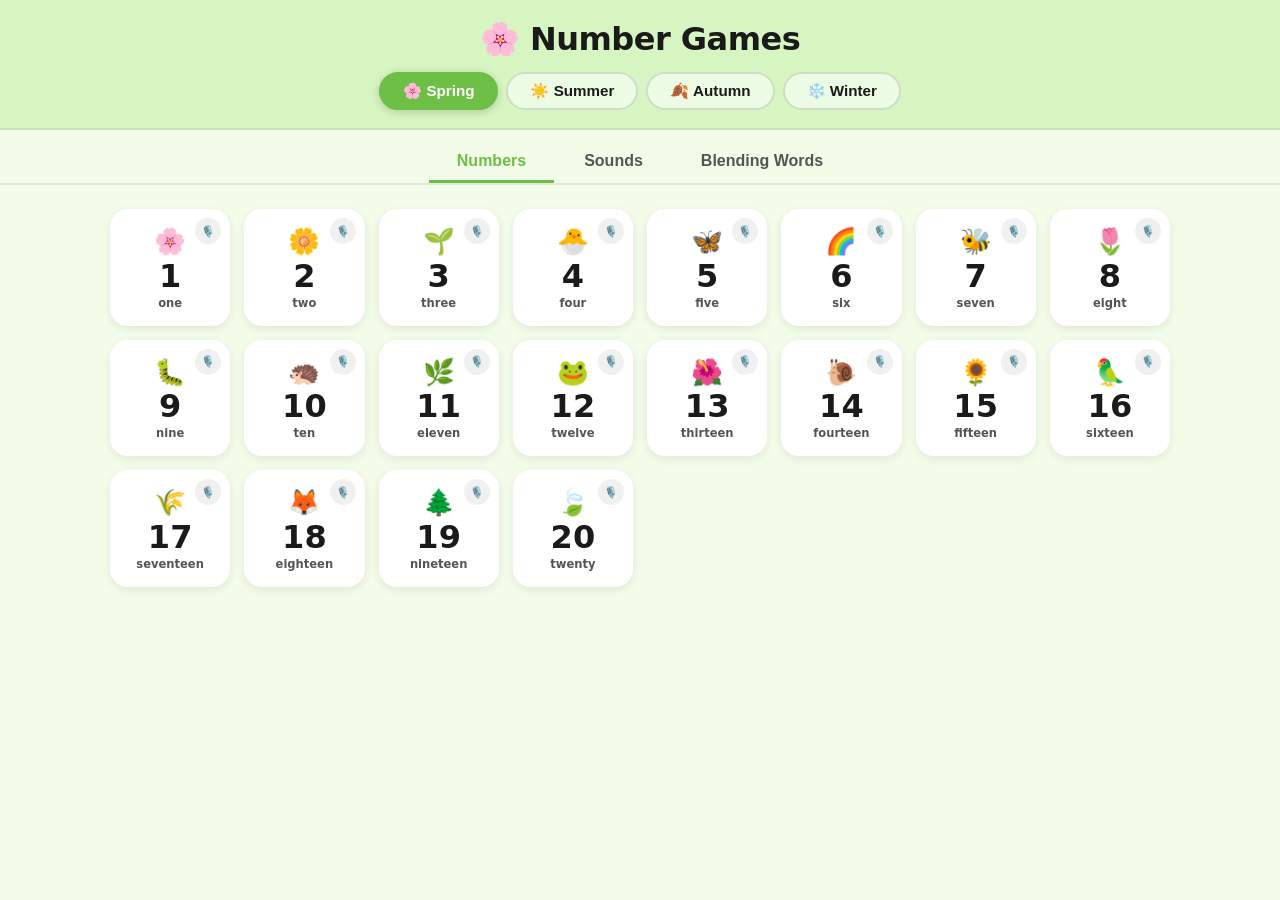
==== commit 13613fb4: "Add Number Games app with seasons, phonics sounds, blending words, and voice recording - Four season" ====
--- a/index.html
+++ b/index.html
@@ -1,1203 +1,81 @@
 <!DOCTYPE html>
 <html lang="en">
 <head>
-<meta charset="UTF-8">
-<meta name="viewport" content="width=device-width, initial-scale=1.0, user-scalable=no">
-<meta name="apple-mobile-web-app-capable" content="yes">
-<meta name="mobile-web-app-capable" content="yes">
-<meta name="theme-color" content="#0093E9">
-<title>Learn English – Phonics &amp; Numbers 🌟</title>
-<style>
-:root{
-  --r:20px;
-  --shadow:0 8px 28px rgba(0,0,0,.18);
-  --bg1:#0093E9;
-  --bg2:#80D0C7;
-}
-*{box-sizing:border-box;margin:0;padding:0;-webkit-tap-highlight-color:transparent}
-html,body{height:100%;overflow:hidden}
-body{
-  font-family:'Segoe UI','Helvetica Neue',Arial,sans-serif;
-  background:linear-gradient(160deg,var(--bg1) 0%,var(--bg2) 100%);
-  display:flex;flex-direction:column;
-  color:#222;
-  user-select:none;
-}
+  <meta charset="UTF-8">
+  <meta name="viewport" content="width=device-width, initial-scale=1.0">
+  <title>Number Games</title>
+  <link rel="stylesheet" href="style.css">
+</head>
+<body data-season="spring">
 
-/* ── PAGES ── */
-.page{display:none;flex-direction:column;height:100%}
-.page.active{display:flex}
+  <header>
+    <h1><span id="title-emoji">🌸</span> Number Games</h1>
+    <nav class="seasons" aria-label="Season selector">
+      <button class="season-btn active" data-season="spring" aria-pressed="true">🌸 Spring</button>
+      <button class="season-btn" data-season="summer" aria-pressed="false">☀️ Summer</button>
+      <button class="season-btn" data-season="autumn" aria-pressed="false">🍂 Autumn</button>
+      <button class="season-btn" data-season="winter" aria-pressed="false">❄️ Winter</button>
+    </nav>
+  </header>
 
-/* ── HEADER ── */
-.hdr{
-  background:rgba(255,255,255,.18);
-  backdrop-filter:blur(16px);
-  -webkit-backdrop-filter:blur(16px);
-  padding:12px 15px;
-  display:flex;align-items:center;justify-content:space-between;
-  border-bottom:1px solid rgba(255,255,255,.3);
-  flex-shrink:0;
-  min-height:54px;
-}
-.hdr-title{font-size:1.05em;font-weight:800;color:#fff;text-shadow:0 2px 8px rgba(0,0,0,.25);text-align:center;flex:1}
-.back-btn{
-  background:rgba(255,255,255,.92);border:none;border-radius:50px;
-  padding:7px 16px;cursor:pointer;font-size:.85em;font-weight:700;
-  color:#444;white-space:nowrap;min-width:65px;
-  box-shadow:0 3px 10px rgba(0,0,0,.12);
-}
-.spacer{min-width:65px}
+  <nav class="tabs" aria-label="Section selector">
+    <button class="tab-btn active" data-tab="numbers" aria-selected="true">Numbers</button>
+    <button class="tab-btn" data-tab="sounds" aria-selected="false">Sounds</button>
+    <button class="tab-btn" data-tab="blending" aria-selected="false">Blending Words</button>
+  </nav>
 
-/* ── SCROLL CONTENT ── */
-.sc{flex:1;overflow-y:auto;padding:18px 14px 50px;-webkit-overflow-scrolling:touch}
+  <main>
+    <section id="numbers-section" class="content-section active" aria-label="Numbers 1 to 20">
+      <div class="cards-grid" id="numbers-grid"></div>
+    </section>
 
-/* ── HOME ── */
-.home-hero{text-align:center;padding:22px 10px 10px;color:#fff}
-.home-logo{font-size:3.8em;display:block;animation:bob 2.5s ease-in-out infinite}
-@keyframes bob{0%,100%{transform:translateY(0)}50%{transform:translateY(-12px)}}
-.home-title{font-size:2em;font-weight:900;text-shadow:0 3px 12px rgba(0,0,0,.25);margin:8px 0 4px}
-.home-sub{font-size:.9em;opacity:.9}
-.home-flag{font-size:.9em;opacity:.8;margin-top:3px}
+    <section id="sounds-section" class="content-section" aria-label="Letter sounds A to Z">
+      <div class="cards-grid" id="sounds-grid"></div>
+    </section>
 
-.menu-grid{
-  display:grid;grid-template-columns:1fr 1fr;gap:13px;
-  padding:14px;max-width:520px;margin:0 auto;
-}
-.mc{
-  background:#fff;border-radius:var(--r);padding:22px 12px;
-  cursor:pointer;text-align:center;box-shadow:var(--shadow);
-  border:none;display:flex;flex-direction:column;
-  align-items:center;gap:8px;min-height:130px;justify-content:center;
-  transition:transform .15s,box-shadow .15s;
-}
-.mc:active{transform:scale(.94)}
-.mc-icon{font-size:2.6em}
-.mc-label{font-size:.95em;font-weight:800;color:#333;line-height:1.2}
-.mc-sub{font-size:.72em;color:#777}
-.mc.alpha{background:linear-gradient(135deg,#ff9a9e,#fecfef)}
-.mc.blend{background:linear-gradient(135deg,#a18cd1,#fbc2eb)}
-.mc.days{background:linear-gradient(135deg,#43e97b,#38f9d7)}
-.mc.months{background:linear-gradient(135deg,#4facfe,#00f2fe)}
-.mc.nums{background:linear-gradient(135deg,#f7971e,#ffd200)}
-.mc.count{background:linear-gradient(135deg,#f093fb,#f5576c)}
-.mc.wide{grid-column:span 2}
+    <section id="blending-section" class="content-section" aria-label="Blending words">
+      <div class="cards-grid blending-grid" id="blending-grid"></div>
+    </section>
+  </main>
 
-.share-box{
-  background:rgba(255,255,255,.88);border-radius:15px;
-  padding:13px 18px;margin:8px 14px 20px;text-align:center;
-  font-size:.8em;color:#555;line-height:1.6;
-}
-.share-box strong{color:#333}
+  <!-- Voice Recording Modal -->
+  <div class="modal-overlay" id="record-modal" role="dialog" aria-modal="true" aria-labelledby="modal-title">
+    <div class="modal">
+      <button class="modal-close" id="modal-close" aria-label="Close">✕</button>
 
-/* ── LETTER GRID ── */
-.letter-grid{
-  display:grid;grid-template-columns:repeat(4,1fr);gap:9px;
-}
-@media(min-width:380px){.letter-grid{grid-template-columns:repeat(5,1fr)}}
-@media(min-width:500px){.letter-grid{grid-template-columns:repeat(6,1fr)}}
+      <h2 id="modal-title">Record Your Voice</h2>
+      <p class="modal-for">Recording for: <strong id="modal-item-label"></strong></p>
 
-.lcard{
-  background:#fff;border-radius:14px;padding:10px 4px;text-align:center;
-  cursor:pointer;box-shadow:0 4px 12px rgba(0,0,0,.1);
-  transition:transform .15s;border:3px solid transparent;
-}
-.lcard:active{transform:scale(.9)}
-.lcard.playing{border-color:#fff;animation:pop .45s ease-in-out infinite alternate}
-@keyframes pop{from{transform:scale(1)}to{transform:scale(1.08)}}
-.l-big{font-size:1.7em;font-weight:900;line-height:1}
-.l-small{font-size:1.1em;font-weight:700;opacity:.55;line-height:1}
-.l-emoji{font-size:1.15em;margin:3px 0}
-.l-word{font-size:.6em;font-weight:600;color:#666}
+      <div class="recorder-viz" aria-hidden="true">
+        <span class="viz-idle" id="viz-idle">🎙️</span>
+        <div class="waveform" id="waveform"></div>
+      </div>
 
-/* ── LETTER MODAL ── */
-.modal-wrap{
-  display:none;position:fixed;inset:0;
-  background:rgba(0,0,0,.7);z-index:300;
-  align-items:center;justify-content:center;padding:20px;
-}
-.modal-wrap.show{display:flex}
-.modal-card{
-  background:#fff;border-radius:28px;padding:35px 25px;
-  text-align:center;max-width:290px;width:100%;position:relative;
-  animation:popIn .3s cubic-bezier(.175,.885,.32,1.275);
-}
-@keyframes popIn{from{transform:scale(.5);opacity:0}to{transform:scale(1);opacity:1}}
-.m-letter{font-size:4.5em;font-weight:900;line-height:1;margin-bottom:8px}
-.m-emoji{font-size:3em;margin:8px 0}
-.m-word{font-size:1.7em;font-weight:800;margin-bottom:4px}
-.m-sound{font-size:.9em;color:#777;margin-bottom:18px}
-.m-example{margin-top:12px;font-size:.82em;color:#999;font-style:italic}
-.close-btn{
-  position:absolute;top:14px;right:14px;
-  background:#eee;border:none;border-radius:50%;
-  width:34px;height:34px;font-size:1.1em;cursor:pointer;
-  display:flex;align-items:center;justify-content:center;
-}
-.play-btn{
-  background:linear-gradient(135deg,#667eea,#764ba2);
-  color:#fff;border:none;border-radius:50px;
-  padding:14px 30px;font-size:1.05em;font-weight:700;
-  cursor:pointer;box-shadow:0 5px 18px rgba(102,126,234,.4);
-  display:inline-flex;align-items:center;gap:8px;
-  transition:transform .15s;
-}
-.play-btn:active{transform:scale(.95)}
+      <p class="record-timer" id="record-timer" aria-live="off"></p>
 
-/* ── BLENDING ── */
-.blend-section-title{
-  color:rgba(255,255,255,.9);font-size:.9em;font-weight:700;
-  text-align:center;margin-bottom:14px;
-}
-.blend-pick-grid{
-  display:grid;grid-template-columns:repeat(3,1fr);gap:10px;margin-bottom:20px;
-}
-.bpick{
-  background:#fff;border-radius:16px;padding:16px 8px;
-  text-align:center;cursor:pointer;box-shadow:0 4px 12px rgba(0,0,0,.1);
-  transition:transform .15s;border:none;
-}
-.bpick:active{transform:scale(.93)}
-.bpick.playing{background:linear-gradient(135deg,#a18cd1,#fbc2eb);animation:pop .45s infinite alternate}
-.bpick-emoji{font-size:1.6em;display:block;margin-bottom:4px}
-.bpick-word{font-size:1.1em;font-weight:900;color:#333}
-.bpick-sounds{font-size:.65em;color:#999;letter-spacing:2px;margin-top:2px}
+      <div class="recorder-controls">
+        <button class="btn btn-record" id="btn-record">
+          <span class="btn-icon">🎙️</span>
+          <span class="btn-label">Record</span>
+        </button>
+        <button class="btn btn-preview" id="btn-play-preview" disabled>
+          <span class="btn-icon">▶️</span>
+          <span class="btn-label">Preview</span>
+        </button>
+        <button class="btn btn-save" id="btn-save" disabled>
+          <span class="btn-icon">💾</span>
+          <span class="btn-label">Save</span>
+        </button>
+      </div>
 
-/* Blend game */
-.blend-game{
-  background:rgba(255,255,255,.15);border-radius:22px;
-  padding:22px 16px;text-align:center;margin-bottom:18px;
-}
-.blend-word-label{color:#fff;font-size:1.3em;font-weight:900;margin-bottom:6px}
-.blend-tip{color:rgba(255,255,255,.75);font-size:.85em;margin-bottom:18px}
-.bubbles-row{display:flex;align-items:center;justify-content:center;gap:12px;flex-wrap:wrap;margin:16px 0}
-.bubble{
-  background:#fff;border-radius:50%;width:70px;height:70px;
-  display:flex;align-items:center;justify-content:center;
-  font-size:1.9em;font-weight:900;cursor:pointer;
-  box-shadow:var(--shadow);transition:all .15s;color:#333;border:none;
-}
-.bubble:active,.bubble.lit{
-  background:linear-gradient(135deg,#f093fb,#f5576c);color:#fff;transform:scale(1.12);
-}
-.sep{color:rgba(255,255,255,.7);font-size:1.5em;font-weight:900}
-.blend-btn{
-  background:linear-gradient(135deg,#43e97b,#38f9d7);
-  color:#1a6b3a;border:none;border-radius:50px;
-  padding:16px 36px;font-size:1.2em;font-weight:900;cursor:pointer;
-  box-shadow:0 5px 18px rgba(67,233,123,.4);
-  display:inline-flex;align-items:center;gap:8px;margin:12px 8px;
-  transition:transform .15s;
-}
-.blend-btn:active{transform:scale(.95)}
-.back-to-list{
-  background:rgba(255,255,255,.85);border:none;border-radius:50px;
-  padding:10px 22px;font-size:.88em;font-weight:700;color:#555;
-  cursor:pointer;margin:6px 8px;
-}
-.blend-result{
-  font-size:2.2em;font-weight:900;color:#fff;
-  text-shadow:0 2px 10px rgba(0,0,0,.2);
-  min-height:55px;display:flex;align-items:center;justify-content:center;
-}
+      <button class="btn-delete-rec" id="btn-delete" style="display:none">
+        🗑️ Remove custom recording
+      </button>
 
-.cat-row{display:flex;flex-wrap:wrap;gap:8px;justify-content:center;margin-bottom:14px}
-.cat-btn{
-  background:rgba(255,255,255,.85);border:none;border-radius:50px;
-  padding:7px 16px;font-size:.8em;font-weight:700;color:#555;cursor:pointer;
-}
-.cat-btn.active{background:#fff;color:#764ba2;box-shadow:0 3px 10px rgba(0,0,0,.12)}
-.all-words-grid{display:grid;grid-template-columns:repeat(3,1fr);gap:10px}
-
-/* ── DAYS ── */
-.days-col{display:flex;flex-direction:column;gap:11px}
-.day-card{
-  background:#fff;border-radius:18px;padding:18px 20px;
-  cursor:pointer;box-shadow:var(--shadow);
-  display:flex;align-items:center;gap:16px;transition:transform .15s;
-  position:relative;overflow:hidden;border:none;width:100%;text-align:left;
-}
-.day-card:active{transform:scale(.97)}
-.day-card.playing{animation:pop .4s infinite alternate}
-.day-num{
-  border-radius:50%;width:42px;height:42px;
-  display:flex;align-items:center;justify-content:center;
-  font-weight:900;font-size:1.1em;flex-shrink:0;
-}
-.day-name{font-size:1.3em;font-weight:800;flex:1}
-.day-emoji{font-size:1.6em}
-.today-badge{
-  font-size:.65em;font-weight:800;color:#fff;
-  background:linear-gradient(135deg,#f7971e,#ffd200);
-  border-radius:50px;padding:3px 10px;margin-left:8px;
-  display:inline-block;vertical-align:middle;
-}
-.hear-all-btn{
-  background:rgba(255,255,255,.9);border:none;border-radius:50px;
-  padding:10px 24px;font-size:.9em;font-weight:700;cursor:pointer;color:#218c74;
-  display:block;margin:0 auto 16px;
-}
-
-/* ── MONTHS ── */
-.months-grid{display:grid;grid-template-columns:1fr 1fr;gap:11px}
-.month-card{
-  background:#fff;border-radius:18px;padding:18px 14px;
-  cursor:pointer;box-shadow:var(--shadow);text-align:center;
-  transition:transform .15s;border:none;border-left:5px solid #ccc;
-}
-.month-card:active{transform:scale(.94)}
-.month-card.playing{animation:pop .4s infinite alternate}
-.month-num-tag{
-  font-size:.72em;font-weight:700;border-radius:50px;
-  padding:2px 10px;display:inline-block;margin-bottom:6px;
-}
-.month-name{font-size:1.1em;font-weight:800;display:block;margin-bottom:4px}
-.month-emoji{font-size:1.6em}
-.month-season{font-size:.68em;color:#888;margin-top:4px}
-.this-month{font-size:.65em;font-weight:800;color:#fff;
-  background:linear-gradient(135deg,#4facfe,#00f2fe);
-  border-radius:50px;padding:2px 8px;display:inline-block;margin-top:3px}
-
-/* ── NUMBERS ── */
-.num-browser{text-align:center;margin-bottom:20px}
-.num-big-card{
-  background:#fff;border-radius:28px;padding:28px 20px;
-  max-width:270px;margin:0 auto 18px;box-shadow:var(--shadow);
-  cursor:pointer;transition:transform .15s;
-}
-.num-big-card:active{transform:scale(.97)}
-.num-big{
-  font-size:5em;font-weight:900;line-height:1;
-  background:linear-gradient(135deg,#f7971e,#ffd200);
-  -webkit-background-clip:text;-webkit-text-fill-color:transparent;background-clip:text;
-}
-.num-word{font-size:1.6em;font-weight:700;color:#555;margin-top:8px;text-transform:capitalize}
-.num-dots{font-size:1.4em;margin:12px 0;line-height:1.5;min-height:55px}
-.num-tap-label{color:#bbb;font-size:.8em;margin-top:8px}
-
-.num-nav{display:flex;align-items:center;justify-content:center;gap:14px;margin-bottom:18px}
-.nav-arrow{
-  background:#fff;border:none;border-radius:50%;width:52px;height:52px;
-  font-size:1.4em;cursor:pointer;box-shadow:var(--shadow);
-  display:flex;align-items:center;justify-content:center;transition:transform .15s;
-}
-.nav-arrow:active{transform:scale(.9)}
-.nav-arrow:disabled{opacity:.35;cursor:not-allowed}
-.nav-progress{color:rgba(255,255,255,.85);font-size:.88em;font-weight:700;min-width:90px;text-align:center}
-
-.num-grid{display:grid;grid-template-columns:repeat(5,1fr);gap:7px;margin-top:16px}
-@media(min-width:380px){.num-grid{grid-template-columns:repeat(6,1fr)}}
-.ngb{
-  background:#fff;border:none;border-radius:11px;
-  padding:10px 3px;font-size:1em;font-weight:700;cursor:pointer;
-  box-shadow:0 3px 8px rgba(0,0,0,.1);transition:transform .15s;
-}
-.ngb:active{transform:scale(.88)}
-.ngb.sel{background:linear-gradient(135deg,#f7971e,#ffd200);color:#fff;transform:scale(1.06)}
-
-/* ── COUNTING ── */
-.count-setup{text-align:center;margin-bottom:16px}
-.range-row{display:flex;gap:8px;justify-content:center;flex-wrap:wrap;margin-bottom:14px}
-.range-btn{
-  background:rgba(255,255,255,.85);border:none;border-radius:50px;
-  padding:9px 18px;font-size:.88em;font-weight:700;color:#555;cursor:pointer;
-}
-.range-btn.active{background:#fff;color:#f7971e;box-shadow:0 3px 10px rgba(0,0,0,.12)}
-.emoji-pick-row{display:flex;gap:7px;justify-content:center;flex-wrap:wrap;margin-bottom:10px}
-.ep-btn{
-  background:rgba(255,255,255,.35);border:none;border-radius:10px;
-  padding:7px;font-size:1.5em;cursor:pointer;width:44px;height:44px;
-  display:flex;align-items:center;justify-content:center;transition:all .15s;
-}
-.ep-btn.sel{background:rgba(255,255,255,.95)}
-
-.count-area{background:rgba(255,255,255,.15);border-radius:22px;padding:22px 14px;text-align:center}
-.count-question{color:#fff;font-size:1.1em;font-weight:800;margin-bottom:16px}
-.emoji-grid{display:flex;flex-wrap:wrap;gap:7px;justify-content:center;min-height:90px;margin:14px 0}
-.ce{
-  font-size:1.8em;cursor:pointer;border-radius:10px;
-  padding:5px;background:rgba(255,255,255,.2);
-  width:52px;height:52px;display:flex;align-items:center;justify-content:center;
-  transition:all .2s;border:2px solid transparent;
-}
-.ce.counted{background:rgba(67,233,123,.4);border-color:#43e97b;transform:scale(1.1)}
-.count-num{font-size:3.2em;font-weight:900;color:#fff;text-shadow:0 3px 10px rgba(0,0,0,.2);margin:10px 0 4px}
-.count-word{font-size:1.3em;font-weight:700;color:rgba(255,255,255,.9);margin-bottom:14px;min-height:32px}
-.count-btns{display:flex;gap:9px;justify-content:center;flex-wrap:wrap}
-.cbtn{
-  background:#fff;border:none;border-radius:50px;
-  padding:11px 22px;font-size:.9em;font-weight:700;cursor:pointer;
-  box-shadow:var(--shadow);display:inline-flex;align-items:center;gap:6px;transition:transform .15s;
-}
-.cbtn:active{transform:scale(.93)}
-.cbtn.hot{background:linear-gradient(135deg,#f093fb,#f5576c);color:#fff}
-
-.count-by-box{
-  margin-top:22px;background:rgba(255,255,255,.15);
-  border-radius:22px;padding:18px 14px;text-align:center;
-}
-.count-by-title{color:#fff;font-weight:800;font-size:1.05em;margin-bottom:14px}
-.count-by-row{display:flex;flex-wrap:wrap;gap:9px;justify-content:center}
-
-/* ── CONFETTI ── */
-.conf{
-  position:fixed;pointer-events:none;z-index:999;font-size:1.4em;
-  animation:flyUp 1.4s ease-out forwards;
-}
-@keyframes flyUp{
-  0%{transform:translateY(0) scale(1) rotate(0deg);opacity:1}
-  100%{transform:translateY(-180px) scale(0) rotate(540deg);opacity:0}
-}
-
-/* ── SECTION SUBTITLE ── */
-.sec-sub{
-  text-align:center;color:rgba(255,255,255,.88);
-  font-size:.9em;margin-bottom:14px;line-height:1.5;
-}
-</style>
-</head>
-<body>
-
-<!-- ═══════════════ HOME ═══════════════ -->
-<div id="pg-home" class="page active">
-  <div style="flex:1;overflow-y:auto;-webkit-overflow-scrolling:touch">
-    <div class="home-hero">
-      <span class="home-logo">🌟</span>
-      <h1 class="home-title">Learn English</h1>
-      <p class="home-sub">Phonics &amp; Numbers for Beginners</p>
-      <p class="home-flag">New Zealand English 🇳🇿</p>
-    </div>
-    <div class="menu-grid">
-      <button class="mc alpha" onclick="go('pg-alpha')">
-        <span class="mc-icon">🔤</span>
-        <span class="mc-label">Letters &amp; Sounds</span>
-        <span class="mc-sub">A to Z phonics</span>
-      </button>
-      <button class="mc blend" onclick="go('pg-blend')">
-        <span class="mc-icon">🔗</span>
-        <span class="mc-label">Word Blending</span>
-        <span class="mc-sub">c–a–t → cat</span>
-      </button>
-      <button class="mc days" onclick="go('pg-days')">
-        <span class="mc-icon">📅</span>
-        <span class="mc-label">Days of Week</span>
-        <span class="mc-sub">Monday to Sunday</span>
-      </button>
-      <button class="mc months" onclick="go('pg-months')">
-        <span class="mc-icon">🗓️</span>
-        <span class="mc-label">Months of Year</span>
-        <span class="mc-sub">January to December</span>
-      </button>
-      <button class="mc nums" onclick="go('pg-nums')">
-        <span class="mc-icon">🔢</span>
-        <span class="mc-label">Numbers 0–100</span>
-        <span class="mc-sub">Read &amp; hear numbers</span>
-      </button>
-      <button class="mc count" onclick="go('pg-count')">
-        <span class="mc-icon">🧮</span>
-        <span class="mc-label">Counting Fun!</span>
-        <span class="mc-sub">Count with emojis</span>
-      </button>
-    </div>
-    <div class="share-box">
-      <strong>📱 Share via WhatsApp</strong><br>
-      Save this file to your phone → Open in browser → Send the file in WhatsApp chat.<br>
-      <strong>Works offline — no internet needed! ✅</strong>
+      <p class="record-status" id="record-status" aria-live="polite">Click Record to start</p>
     </div>
   </div>
-</div>
 
-<!-- ═══════════════ ALPHABET ═══════════════ -->
-<div id="pg-alpha" class="page">
-  <div class="hdr">
-    <button class="back-btn" onclick="go('pg-home')">← Home</button>
-    <span class="hdr-title">🔤 Letters &amp; Sounds</span>
-    <div class="spacer"></div>
-  </div>
-  <div class="sc">
-    <p class="sec-sub">Tap any letter to hear its sound 🔊</p>
-    <div style="text-align:center;margin-bottom:14px">
-      <button onclick="readAlpha()" style="background:rgba(255,255,255,.9);border:none;border-radius:50px;padding:10px 24px;font-size:.9em;font-weight:700;cursor:pointer;color:#5f27cd;">
-        ▶ Hear all letters A to Z
-      </button>
-    </div>
-    <div class="letter-grid" id="letterGrid"></div>
-  </div>
-</div>
-
-<!-- ═══════════════ BLENDING ═══════════════ -->
-<div id="pg-blend" class="page">
-  <div class="hdr">
-    <button class="back-btn" onclick="go('pg-home')">← Home</button>
-    <span class="hdr-title">🔗 Word Blending</span>
-    <div class="spacer"></div>
-  </div>
-  <div class="sc">
-    <p class="sec-sub">Tap sounds one by one, then blend! 🔊</p>
-
-    <!-- Word picker grid -->
-    <div id="blendPicker">
-      <p class="blend-section-title">⭐ Tap a word to practise blending:</p>
-      <div class="blend-pick-grid" id="blendPickGrid"></div>
-      <hr style="border-color:rgba(255,255,255,.25);margin:0 0 14px">
-      <p class="blend-section-title">📝 All CVC words — tap to hear:</p>
-      <div class="cat-row" id="catRow"></div>
-      <div class="all-words-grid" id="allWordsGrid"></div>
-    </div>
-
-    <!-- Blend game area -->
-    <div id="blendGame" style="display:none">
-      <div class="blend-game">
-        <div class="blend-word-label" id="bgLabel"></div>
-        <div class="blend-tip">Tap each sound bubble 👇</div>
-        <div class="bubbles-row" id="bubblesRow"></div>
-        <div>
-          <button class="blend-btn" onclick="blendIt()">🔗 Blend it!</button>
-          <button class="back-to-list" onclick="showBlendPicker()">← Back</button>
-          <button class="back-to-list" onclick="nextBlend()">Next word →</button>
-        </div>
-        <div class="blend-result" id="blendResult"></div>
-      </div>
-    </div>
-  </div>
-</div>
-
-<!-- ═══════════════ DAYS ═══════════════ -->
-<div id="pg-days" class="page">
-  <div class="hdr">
-    <button class="back-btn" onclick="go('pg-home')">← Home</button>
-    <span class="hdr-title">📅 Days of the Week</span>
-    <div class="spacer"></div>
-  </div>
-  <div class="sc">
-    <p class="sec-sub">Tap a day to hear it 🔊</p>
-    <button class="hear-all-btn" onclick="hearAllDays()">▶ Hear all days in order</button>
-    <div class="days-col" id="daysCol"></div>
-  </div>
-</div>
-
-<!-- ═══════════════ MONTHS ═══════════════ -->
-<div id="pg-months" class="page">
-  <div class="hdr">
-    <button class="back-btn" onclick="go('pg-home')">← Home</button>
-    <span class="hdr-title">🗓️ Months of the Year</span>
-    <div class="spacer"></div>
-  </div>
-  <div class="sc">
-    <p class="sec-sub">Tap a month to hear it 🔊</p>
-    <button class="hear-all-btn" onclick="hearAllMonths()">▶ Hear all months in order</button>
-    <div class="months-grid" id="monthsGrid"></div>
-  </div>
-</div>
-
-<!-- ═══════════════ NUMBERS ═══════════════ -->
-<div id="pg-nums" class="page">
-  <div class="hdr">
-    <button class="back-btn" onclick="go('pg-home')">← Home</button>
-    <span class="hdr-title">🔢 Numbers 0–100</span>
-    <div class="spacer"></div>
-  </div>
-  <div class="sc">
-    <div class="num-browser">
-      <div class="num-big-card" onclick="playNum(curNum)">
-        <div class="num-big" id="nBig">0</div>
-        <div class="num-word" id="nWord">zero</div>
-        <div class="num-dots" id="nDots">⭕</div>
-        <div class="num-tap-label">🔊 Tap to hear</div>
-      </div>
-      <div class="num-nav">
-        <button class="nav-arrow" id="nPrev" onclick="stepNum(-1)">◀</button>
-        <div class="nav-progress" id="nProg">1 of 101</div>
-        <button class="nav-arrow" id="nNext" onclick="stepNum(1)">▶</button>
-      </div>
-    </div>
-    <p class="sec-sub">Or tap any number below:</p>
-    <div style="text-align:center;margin-bottom:10px;font-size:.78em;color:rgba(255,255,255,.75);">
-      🟦 = ten &nbsp;|&nbsp; 🟨 = one &nbsp;|&nbsp; ⭐ = 1–20
-    </div>
-    <div class="num-grid" id="numGrid"></div>
-  </div>
-</div>
-
-<!-- ═══════════════ COUNTING ═══════════════ -->
-<div id="pg-count" class="page">
-  <div class="hdr">
-    <button class="back-btn" onclick="go('pg-home')">← Home</button>
-    <span class="hdr-title">🧮 Counting Fun!</span>
-    <div class="spacer"></div>
-  </div>
-  <div class="sc">
-    <div class="count-setup">
-      <p style="color:rgba(255,255,255,.9);font-size:.88em;font-weight:700;margin-bottom:10px">Count up to:</p>
-      <div class="range-row">
-        <button class="range-btn active" onclick="setMax(10,this)">1–10</button>
-        <button class="range-btn" onclick="setMax(20,this)">1–20</button>
-        <button class="range-btn" onclick="setMax(50,this)">1–50</button>
-        <button class="range-btn" onclick="setMax(100,this)">1–100</button>
-      </div>
-      <p style="color:rgba(255,255,255,.85);font-size:.82em;margin-bottom:8px">Choose your emoji:</p>
-      <div class="emoji-pick-row" id="emojiPickRow"></div>
-    </div>
-
-    <div class="count-area">
-      <div class="count-question" id="cQuestion">How many? Tap each one! 👇</div>
-      <div class="emoji-grid" id="emojiGrid"></div>
-      <div class="count-num" id="cNum">0</div>
-      <div class="count-word" id="cWord">Tap an emoji to start!</div>
-      <div class="count-btns">
-        <button class="cbtn" onclick="newCount()">🔄 New count</button>
-        <button class="cbtn" onclick="countAll()">📢 Count all!</button>
-        <button class="cbtn hot" onclick="randomCount()">🎲 Random!</button>
-      </div>
-    </div>
-
-    <div class="count-by-box">
-      <div class="count-by-title">🔢 Skip counting practice</div>
-      <div class="count-by-row">
-        <button class="cbtn" onclick="countBy(1)">Count by 1s</button>
-        <button class="cbtn" onclick="countBy(2)">Count by 2s</button>
-        <button class="cbtn" onclick="countBy(5)">Count by 5s</button>
-        <button class="cbtn" onclick="countBy(10)">Count by 10s</button>
-      </div>
-    </div>
-  </div>
-</div>
-
-<!-- ═══════════════ LETTER MODAL ═══════════════ -->
-<div class="modal-wrap" id="letterModal" onclick="closeMod(event)">
-  <div class="modal-card" id="modalCard">
-    <button class="close-btn" onclick="closeMod()">✕</button>
-    <div class="m-letter" id="mLetter">A a</div>
-    <div class="m-emoji" id="mEmoji">🍎</div>
-    <div class="m-word" id="mWord">apple</div>
-    <div class="m-sound" id="mSound">Sound: "ah"</div>
-    <button class="play-btn" onclick="playModalSound()">🔊 Hear the sound</button>
-    <div class="m-example" id="mExample"></div>
-  </div>
-</div>
-
-<script>
-// ════════════════════════════════════════
-//  DATA
-// ════════════════════════════════════════
-
-const ALPHA = [
-  {L:'A',w:'apple',   e:'🍎',p:'aah',       d:'Sound: "ah" (like in apple)',   s:'A. The sound is ah. ah, ah, apple.'},
-  {L:'B',w:'ball',    e:'⚽', p:'buh',       d:'Sound: "buh" (like in ball)',   s:'B. buh, buh, ball.'},
-  {L:'C',w:'cat',     e:'🐱',p:'kuh',       d:'Sound: "kuh" (like in cat)',    s:'C. kuh, kuh, cat.'},
-  {L:'D',w:'dog',     e:'🐕', p:'duh',       d:'Sound: "duh" (like in dog)',    s:'D. duh, duh, dog.'},
-  {L:'E',w:'egg',     e:'🥚',p:'eh',        d:'Sound: "eh" (like in egg)',     s:'E. The sound is eh. eh, eh, egg.'},
-  {L:'F',w:'fish',    e:'🐟',p:'fff',       d:'Sound: "fff" (like in fish)',   s:'F. fff, fff, fish.'},
-  {L:'G',w:'go',      e:'🟢',p:'guh',       d:'Sound: "guh" (like in go)',     s:'G. guh, guh, go.'},
-  {L:'H',w:'hat',     e:'🎩',p:'huh',       d:'Sound: "huh" (like in hat)',    s:'H. huh, huh, hat.'},
-  {L:'I',w:'insect',  e:'🐛',p:'ih',        d:'Sound: "ih" (like in insect)',  s:'I. The sound is ih. ih, ih, insect.'},
-  {L:'J',w:'jump',    e:'🦘',p:'juh',       d:'Sound: "juh" (like in jump)',   s:'J. juh, juh, jump.'},
-  {L:'K',w:'kiwi',    e:'🥝',p:'kuh',       d:'Sound: "kuh" (like in kiwi)',   s:'K. kuh, kuh, kiwi.'},
-  {L:'L',w:'lion',    e:'🦁',p:'luh',       d:'Sound: "luh" (like in lion)',   s:'L. luh, luh, lion.'},
-  {L:'M',w:'mum',     e:'👩',p:'mmm',       d:'Sound: "mmm" (like in mum)',    s:'M. mmm, mmm, mum.'},
-  {L:'N',w:'nose',    e:'👃',p:'nnn',       d:'Sound: "nnn" (like in nose)',   s:'N. nnn, nnn, nose.'},
-  {L:'O',w:'orange',  e:'🍊',p:'oh',        d:'Sound: "oh" (like in orange)',  s:'O. The sound is oh. oh, oh, orange.'},
-  {L:'P',w:'pen',     e:'✏️', p:'puh',       d:'Sound: "puh" (like in pen)',    s:'P. puh, puh, pen.'},
-  {L:'Q',w:'queen',   e:'👸',p:'kwuh',      d:'Sound: "kwuh" (like in queen)', s:'Q. kwuh, kwuh, queen.'},
-  {L:'R',w:'run',     e:'🏃',p:'ruh',       d:'Sound: "ruh" (like in run)',    s:'R. ruh, ruh, run.'},
-  {L:'S',w:'sun',     e:'☀️', p:'sss',       d:'Sound: "sss" (like in sun)',    s:'S. sss, sss, sun.'},
-  {L:'T',w:'tree',    e:'🌲',p:'tuh',       d:'Sound: "tuh" (like in tree)',   s:'T. tuh, tuh, tree.'},
-  {L:'U',w:'umbrella',e:'☂️', p:'uh',        d:'Sound: "uh" (like in umbrella)',s:'U. The sound is uh. uh, uh, umbrella.'},
-  {L:'V',w:'van',     e:'🚐',p:'vvv',       d:'Sound: "vvv" (like in van)',    s:'V. vvv, vvv, van.'},
-  {L:'W',w:'water',   e:'💧',p:'wuh',       d:'Sound: "wuh" (like in water)',  s:'W. wuh, wuh, water.'},
-  {L:'X',w:'box',     e:'📦',p:'ks',        d:'Sound: "ks" (like in box)',     s:'X. ks, ks, box.'},
-  {L:'Y',w:'yellow',  e:'🌟',p:'yuh',       d:'Sound: "yuh" (like in yellow)', s:'Y. yuh, yuh, yellow.'},
-  {L:'Z',w:'zip',     e:'🤐',p:'zzz',       d:'Sound: "zzz" (like in zip)',    s:'Z. zzz, zzz, zip.'},
-];
-
-const L_COLORS = [
-  '#ff6b6b','#ff9f43','#feca57','#48dbfb','#ff9ff3','#54a0ff',
-  '#5f27cd','#c44569','#43e97b','#f7971e','#00d2d3','#ff6348',
-  '#2ed573','#eccc68','#a29bfe','#fd79a8','#6c5ce7','#fdcb6e',
-  '#e17055','#74b9ff','#55efc4','#d63031','#0984e3','#e84393',
-  '#00b894','#b2bec3'
-];
-
-const DAYS = [
-  {n:'Monday',    e:'💼',fun:'First day of the week.'},
-  {n:'Tuesday',   e:'📚',fun:'Second day of the week.'},
-  {n:'Wednesday', e:'🌿',fun:'Middle of the week!'},
-  {n:'Thursday',  e:'⚡',fun:'Almost Friday!'},
-  {n:'Friday',    e:'🎉',fun:'Last day of school or work!'},
-  {n:'Saturday',  e:'🎮',fun:'Weekend! Fun day!'},
-  {n:'Sunday',    e:'☀️', fun:'Weekend! Rest day!'},
-];
-
-const MONTHS = [
-  {n:'January',  e:'🎆',s:'Summer in NZ 🌞'},
-  {n:'February', e:'💝',s:'Summer in NZ 🌞'},
-  {n:'March',    e:'🍂',s:'Autumn in NZ 🍁'},
-  {n:'April',    e:'🌧️', s:'Autumn in NZ 🍁'},
-  {n:'May',      e:'🍁',s:'Autumn in NZ 🍁'},
-  {n:'June',     e:'❄️', s:'Winter in NZ ❄️'},
-  {n:'July',     e:'☃️', s:'Winter in NZ ❄️'},
-  {n:'August',   e:'🌱',s:'Winter in NZ ❄️'},
-  {n:'September',e:'🌸',s:'Spring in NZ 🌺'},
-  {n:'October',  e:'🌺',s:'Spring in NZ 🌺'},
-  {n:'November', e:'🌻',s:'Spring in NZ 🌺'},
-  {n:'December', e:'🎄',s:'Summer in NZ 🌞'},
-];
-
-const M_COLORS = [
-  '#ff6b6b','#ff9f43','#feca57','#48dbfb','#ff9ff3','#54a0ff',
-  '#5f27cd','#c44569','#218c74','#34ace0','#ff5252','#c0392b'
-];
-
-// Number words (programmatically generated)
-function makeNumWords(){
-  const ones=['','one','two','three','four','five','six','seven','eight','nine',
-    'ten','eleven','twelve','thirteen','fourteen','fifteen','sixteen',
-    'seventeen','eighteen','nineteen'];
-  const tens=['','','twenty','thirty','forty','fifty','sixty','seventy','eighty','ninety'];
-  const w=new Array(101);
-  w[0]='zero';
-  for(let i=1;i<=19;i++) w[i]=ones[i];
-  for(let i=20;i<=99;i++){
-    const t=Math.floor(i/10), o=i%10;
-    w[i]=tens[t]+(o?' '+ones[o]:'');
-  }
-  w[100]='one hundred';
-  return w;
-}
-const NUM_WORDS = makeNumWords();
-
-const CVC = [
-  // -at family
-  {w:'cat',s:['c','a','t'],p:['kuh','aah','tuh'],e:'🐱'},
-  {w:'bat',s:['b','a','t'],p:['buh','aah','tuh'],e:'🦇'},
-  {w:'rat',s:['r','a','t'],p:['ruh','aah','tuh'],e:'🐭'},
-  {w:'mat',s:['m','a','t'],p:['mmm','aah','tuh'],e:'🟫'},
-  {w:'sat',s:['s','a','t'],p:['sss','aah','tuh'],e:'🪑'},
-  {w:'hat',s:['h','a','t'],p:['huh','aah','tuh'],e:'🎩'},
-  {w:'fat',s:['f','a','t'],p:['fff','aah','tuh'],e:'🍩'},
-  {w:'pat',s:['p','a','t'],p:['puh','aah','tuh'],e:'🐾'},
-  // -an family
-  {w:'can',s:['c','a','n'],p:['kuh','aah','nnn'],e:'🥤'},
-  {w:'man',s:['m','a','n'],p:['mmm','aah','nnn'],e:'👨'},
-  {w:'pan',s:['p','a','n'],p:['puh','aah','nnn'],e:'🍳'},
-  {w:'van',s:['v','a','n'],p:['vvv','aah','nnn'],e:'🚐'},
-  {w:'ran',s:['r','a','n'],p:['ruh','aah','nnn'],e:'🏃'},
-  // -ag family
-  {w:'bag',s:['b','a','g'],p:['buh','aah','guh'],e:'👜'},
-  {w:'rag',s:['r','a','g'],p:['ruh','aah','guh'],e:'🧹'},
-  {w:'tag',s:['t','a','g'],p:['tuh','aah','guh'],e:'🏷️'},
-  {w:'wag',s:['w','a','g'],p:['wuh','aah','guh'],e:'🐕'},
-  // -ed family
-  {w:'bed',s:['b','e','d'],p:['buh','eh','duh'],e:'🛏️'},
-  {w:'red',s:['r','e','d'],p:['ruh','eh','duh'],e:'🔴'},
-  {w:'fed',s:['f','e','d'],p:['fff','eh','duh'],e:'🍽️'},
-  {w:'led',s:['l','e','d'],p:['luh','eh','duh'],e:'💡'},
-  // -en family
-  {w:'hen',s:['h','e','n'],p:['huh','eh','nnn'],e:'🐔'},
-  {w:'ten',s:['t','e','n'],p:['tuh','eh','nnn'],e:'🔟'},
-  {w:'pen',s:['p','e','n'],p:['puh','eh','nnn'],e:'✏️'},
-  {w:'men',s:['m','e','n'],p:['mmm','eh','nnn'],e:'👨‍👨‍👦'},
-  // -ig family
-  {w:'big',s:['b','i','g'],p:['buh','ih','guh'],e:'🐘'},
-  {w:'dig',s:['d','i','g'],p:['duh','ih','guh'],e:'⛏️'},
-  {w:'pig',s:['p','i','g'],p:['puh','ih','guh'],e:'🐷'},
-  {w:'wig',s:['w','i','g'],p:['wuh','ih','guh'],e:'💇'},
-  // -it family
-  {w:'bit',s:['b','i','t'],p:['buh','ih','tuh'],e:'🦷'},
-  {w:'sit',s:['s','i','t'],p:['sss','ih','tuh'],e:'🪑'},
-  {w:'hit',s:['h','i','t'],p:['huh','ih','tuh'],e:'🥊'},
-  {w:'fit',s:['f','i','t'],p:['fff','ih','tuh'],e:'💪'},
-  {w:'kit',s:['k','i','t'],p:['kuh','ih','tuh'],e:'🧰'},
-  // -og family
-  {w:'dog',s:['d','o','g'],p:['duh','oh','guh'],e:'🐕'},
-  {w:'log',s:['l','o','g'],p:['luh','oh','guh'],e:'🪵'},
-  {w:'fog',s:['f','o','g'],p:['fff','oh','guh'],e:'🌫️'},
-  {w:'jog',s:['j','o','g'],p:['juh','oh','guh'],e:'🏃'},
-  // -ot family
-  {w:'hot',s:['h','o','t'],p:['huh','oh','tuh'],e:'🌡️'},
-  {w:'pot',s:['p','o','t'],p:['puh','oh','tuh'],e:'🍲'},
-  {w:'lot',s:['l','o','t'],p:['luh','oh','tuh'],e:'💰'},
-  {w:'dot',s:['d','o','t'],p:['duh','oh','tuh'],e:'🔵'},
-  {w:'cot',s:['c','o','t'],p:['kuh','oh','tuh'],e:'🛏️'},
-  // -ug family
-  {w:'bug',s:['b','u','g'],p:['buh','uh','guh'],e:'🐛'},
-  {w:'mug',s:['m','u','g'],p:['mmm','uh','guh'],e:'☕'},
-  {w:'rug',s:['r','u','g'],p:['ruh','uh','guh'],e:'🪴'},
-  {w:'hug',s:['h','u','g'],p:['huh','uh','guh'],e:'🤗'},
-  // -un family
-  {w:'sun',s:['s','u','n'],p:['sss','uh','nnn'],e:'☀️'},
-  {w:'bun',s:['b','u','n'],p:['buh','uh','nnn'],e:'🍞'},
-  {w:'fun',s:['f','u','n'],p:['fff','uh','nnn'],e:'🎉'},
-  {w:'run',s:['r','u','n'],p:['ruh','uh','nnn'],e:'🏃'},
-  // -ut family
-  {w:'nut',s:['n','u','t'],p:['nnn','uh','tuh'],e:'🥜'},
-  {w:'cut',s:['c','u','t'],p:['kuh','uh','tuh'],e:'✂️'},
-  {w:'hut',s:['h','u','t'],p:['huh','uh','tuh'],e:'🏠'},
-  {w:'but',s:['b','u','t'],p:['buh','uh','tuh'],e:'↩️'},
-  // -up
-  {w:'cup',s:['c','u','p'],p:['kuh','uh','puh'],e:'☕'},
-  {w:'pup',s:['p','u','p'],p:['puh','uh','puh'],e:'🐶'},
-];
-
-const CATEGORIES = [
-  {n:'-at / -an / -ag',f:w=>['at','an','ag'].includes(w.w.slice(-2))},
-  {n:'-ed / -en',      f:w=>['ed','en'].includes(w.w.slice(-2))},
-  {n:'-ig / -it',      f:w=>['ig','it'].includes(w.w.slice(-2))},
-  {n:'-og / -ot',      f:w=>['og','ot'].includes(w.w.slice(-2))},
-  {n:'-ug / -un / -ut',f:w=>['ug','un','ut','up'].includes(w.w.slice(-2))},
-];
-
-const COUNT_EMOJIS = ['⭐','🍎','🐱','🐶','🌸','🚗','🍕','🎈','🦋','🏠'];
-
-// ════════════════════════════════════════
-//  SPEECH
-// ════════════════════════════════════════
-
-let _voices = [];
-window.speechSynthesis.onvoiceschanged = () => { _voices = window.speechSynthesis.getVoices(); };
-_voices = window.speechSynthesis.getVoices();
-
-function bestVoice(){
-  if(!_voices.length) _voices = window.speechSynthesis.getVoices();
-  return _voices.find(v=>v.lang==='en-NZ')
-      || _voices.find(v=>v.lang==='en-AU')
-      || _voices.find(v=>v.lang==='en-GB')
-      || _voices.find(v=>v.lang.startsWith('en') && /female|woman|samantha|karen|victoria|moira|tessa/i.test(v.name))
-      || _voices.find(v=>v.lang.startsWith('en'))
-      || null;
-}
-
-function say(text, opts={}, cb){
-  window.speechSynthesis.cancel();
-  if(_qTimer){ clearTimeout(_qTimer); _qTimer=null; }
-  const u = new SpeechSynthesisUtterance(text);
-  u.lang   = 'en-NZ';
-  u.rate   = opts.rate  || 0.82;
-  u.pitch  = opts.pitch || 1.05;
-  u.volume = 1;
-  const v = bestVoice(); if(v) u.voice = v;
-  if(cb) u.onend = cb;
-  window.speechSynthesis.speak(u);
-}
-
-let _qTimer = null;
-function sayQ(items, idx=0){
-  if(idx>=items.length) return;
-  window.speechSynthesis.cancel();
-  if(_qTimer){ clearTimeout(_qTimer); _qTimer=null; }
-  const it = items[idx];
-  const u = new SpeechSynthesisUtterance(it.text);
-  u.lang   = 'en-NZ';
-  u.rate   = it.rate  || 0.82;
-  u.pitch  = it.pitch || 1.05;
-  u.volume = 1;
-  const v = bestVoice(); if(v) u.voice = v;
-  u.onend = () => {
-    const delay = it.delay || 0;
-    _qTimer = setTimeout(() => sayQ(items, idx+1), delay);
-  };
-  window.speechSynthesis.speak(u);
-}
-
-// ════════════════════════════════════════
-//  NAVIGATION
-// ════════════════════════════════════════
-
-function go(id){
-  window.speechSynthesis.cancel();
-  document.querySelectorAll('.page').forEach(p=>p.classList.remove('active'));
-  const pg = document.getElementById(id);
-  if(pg) pg.classList.add('active');
-  const sc = pg && pg.querySelector('.sc');
-  if(sc) sc.scrollTop = 0;
-}
-
-// ════════════════════════════════════════
-//  ALPHABET
-// ════════════════════════════════════════
-
-let _curModal = null;
-
-function buildAlpha(){
-  document.getElementById('letterGrid').innerHTML = ALPHA.map((d,i)=>`
-    <div class="lcard" id="lc${i}" onclick="openModal(${i})"
-         style="background:linear-gradient(135deg,${L_COLORS[i]}22,${L_COLORS[i]}44)">
-      <div class="l-big" style="color:${L_COLORS[i]}">${d.L}</div>
-      <div class="l-small" style="color:${L_COLORS[i]}">${d.L.toLowerCase()}</div>
-      <div class="l-emoji">${d.e}</div>
-      <div class="l-word">${d.w}</div>
-    </div>`).join('');
-}
-
-function openModal(i){
-  const d = ALPHA[i];
-  _curModal = d;
-  document.getElementById('mLetter').textContent = d.L + '  ' + d.L.toLowerCase();
-  document.getElementById('mEmoji').textContent   = d.e;
-  document.getElementById('mWord').textContent    = d.w;
-  document.getElementById('mSound').textContent   = d.d;
-  document.getElementById('mExample').textContent = `"${d.L} is for ${d.w}"`;
-  document.getElementById('letterModal').classList.add('show');
-  setTimeout(()=>say(d.s, {rate:0.72}), 350);
-  pop();
-}
-
-function closeMod(evt){
-  if(!evt || evt.target===document.getElementById('letterModal')){
-    document.getElementById('letterModal').classList.remove('show');
-    window.speechSynthesis.cancel();
-  }
-}
-
-function playModalSound(){
-  if(_curModal) say(_curModal.s, {rate:0.72});
-  pop();
-}
-
-function readAlpha(){
-  sayQ(ALPHA.flatMap(d=>[
-    {text:d.L, rate:0.7, delay:150},
-    {text:d.p, rate:0.7, delay:500},
-  ]));
-}
-
-// ════════════════════════════════════════
-//  BLENDING
-// ════════════════════════════════════════
-
-let _curBlend = null;
-
-function buildBlend(){
-  // Featured 15 words (spread across families)
-  const featured = [CVC[0],CVC[8],CVC[13],CVC[17],CVC[21],CVC[25],CVC[30],
-                    CVC[35],CVC[38],CVC[43],CVC[46],CVC[49],CVC[52],CVC[53],CVC[55]];
-  document.getElementById('blendPickGrid').innerHTML = featured.map((w,i)=>{
-    const idx = CVC.indexOf(w);
-    return `<div class="bpick" onclick="startBlend(${idx})">
-      <span class="bpick-emoji">${w.e}</span>
-      <span class="bpick-word">${w.w}</span>
-      <span class="bpick-sounds">${w.s.join(' - ')}</span>
-    </div>`;
-  }).join('');
-
-  // Category buttons
-  document.getElementById('catRow').innerHTML = CATEGORIES.map((c,i)=>`
-    <button class="cat-btn ${i===0?'active':''}" onclick="filterCat(${i},this)">${c.n}</button>
-  `).join('');
-  filterCat(0, null);
-}
-
-function filterCat(idx, btn){
-  document.querySelectorAll('.cat-btn').forEach(b=>b.classList.remove('active'));
-  if(btn) btn.classList.add('active');
-  const words = CVC.filter(CATEGORIES[idx].f);
-  document.getElementById('allWordsGrid').innerHTML = words.map(w=>{
-    const i = CVC.indexOf(w);
-    return `<div class="bpick" onclick="quickPlayBlend(${i})">
-      <span class="bpick-emoji">${w.e}</span>
-      <span class="bpick-word">${w.w}</span>
-      <span class="bpick-sounds">${w.s.join(' - ')}</span>
-    </div>`;
-  }).join('');
-}
-
-function quickPlayBlend(i){
-  const w = CVC[i];
-  sayQ([
-    {text:w.p[0],rate:0.72,delay:200},
-    {text:w.p[1],rate:0.72,delay:200},
-    {text:w.p[2],rate:0.72,delay:350},
-    {text:w.w,   rate:0.88,delay:0},
-  ]);
-  pop();
-}
-
-function startBlend(i){
-  _curBlend = CVC[i];
-  document.getElementById('blendPicker').style.display = 'none';
-  document.getElementById('blendGame').style.display   = 'block';
-  document.getElementById('bgLabel').textContent = _curBlend.e + '  ' + _curBlend.w.toUpperCase();
-  document.getElementById('blendResult').textContent = '';
-
-  document.getElementById('bubblesRow').innerHTML = _curBlend.s.map((s,i)=>`
-    ${i>0?'<span class="sep">–</span>':''}
-    <button class="bubble" id="bb${i}" onclick="tapBubble(${i})">${s}</button>
-  `).join('');
-}
-
-function tapBubble(i){
-  if(!_curBlend) return;
-  const bb = document.getElementById('bb'+i);
-  bb.classList.add('lit');
-  say(_curBlend.p[i], {rate:0.7}, ()=>setTimeout(()=>bb.classList.remove('lit'),250));
-}
-
-function blendIt(){
-  if(!_curBlend) return;
-  const res = document.getElementById('blendResult');
-  res.textContent = '';
-
-  _curBlend.s.forEach((_,i)=>{
-    setTimeout(()=>{
-      const bb = document.getElementById('bb'+i);
-      if(bb){ bb.classList.add('lit'); setTimeout(()=>bb.classList.remove('lit'),350); }
-    }, i*350);
-  });
-
-  setTimeout(()=>{
-    res.textContent = _curBlend.e + '  ' + _curBlend.w + '!';
-    say(_curBlend.w, {rate:0.85, pitch:1.15});
-    celebrate();
-  }, _curBlend.s.length*350+200);
-}
-
-function showBlendPicker(){
-  document.getElementById('blendPicker').style.display = 'block';
-  document.getElementById('blendGame').style.display   = 'none';
-  _curBlend = null;
-  window.speechSynthesis.cancel();
-}
-
-function nextBlend(){
-  const cur = _curBlend ? CVC.indexOf(_curBlend) : -1;
-  const next = (cur + 1) % CVC.length;
-  startBlend(next);
-}
-
-// ════════════════════════════════════════
-//  DAYS
-// ════════════════════════════════════════
-
-const DAY_COLORS=['#ff6b6b','#ff9f43','#feca57','#48dbfb','#ff9ff3','#54a0ff','#5f27cd'];
-
-function buildDays(){
-  const today = new Date().getDay(); // 0=Sun
-  const todayIdx = today===0 ? 6 : today-1; // Mon=0 in our array
-  document.getElementById('daysCol').innerHTML = DAYS.map((d,i)=>`
-    <button class="day-card" id="dc${i}" onclick="playDay(${i})">
-      <div class="day-num" style="background:${DAY_COLORS[i]}22;color:${DAY_COLORS[i]}">${i+1}</div>
-      <span class="day-name">
-        ${d.n}${i===todayIdx?'<span class="today-badge">TODAY!</span>':''}
-      </span>
-      <span class="day-emoji">${d.e}</span>
-      <span style="font-size:1.3em;opacity:.4">🔊</span>
-    </button>`).join('');
-}
-
-function playDay(i){
-  const d = DAYS[i];
-  const card = document.getElementById('dc'+i);
-  card.classList.add('playing');
-  say(`${d.n}. ${d.n}. ${d.fun}`, {rate:0.82}, ()=>card.classList.remove('playing'));
-  pop();
-}
-
-function hearAllDays(){
-  sayQ(DAYS.map(d=>({text:d.n,rate:0.82,delay:500})));
-}
-
-// ════════════════════════════════════════
-//  MONTHS
-// ════════════════════════════════════════
-
-function buildMonths(){
-  const todayMonth = new Date().getMonth(); // 0=Jan
-  document.getElementById('monthsGrid').innerHTML = MONTHS.map((m,i)=>`
-    <div class="month-card" id="mc${i}" onclick="playMonth(${i})"
-         style="border-left-color:${M_COLORS[i]}">
-      <div class="month-num-tag" style="color:${M_COLORS[i]};background:${M_COLORS[i]}22">
-        Month ${i+1}
-      </div>
-      <span class="month-name">${m.n}</span>
-      <div class="month-emoji">${m.e}</div>
-      <div class="month-season">${m.s}</div>
-      ${i===todayMonth?'<span class="this-month">THIS MONTH!</span>':''}
-    </div>`).join('');
-}
-
-function playMonth(i){
-  const m = MONTHS[i];
-  const card = document.getElementById('mc'+i);
-  card.classList.add('playing');
-  say(`${m.n}. Month number ${i+1}. ${m.n}. ${m.s.replace('🌞','').replace('🍁','').replace('❄️','').replace('🌺','').trim()}`, {rate:0.82}, ()=>card.classList.remove('playing'));
-  pop();
-}
-
-function hearAllMonths(){
-  sayQ(MONTHS.map(m=>({text:m.n,rate:0.82,delay:500})));
-}
-
-// ════════════════════════════════════════
-//  NUMBERS
-// ════════════════════════════════════════
-
-let curNum = 0;
-
-function dots(n){
-  if(n===0) return '⭕';
-  if(n<=20) return '⭐'.repeat(n);
-  // Base-10 blocks: 🟦 = ten, 🟨 = one
-  const t=Math.floor(n/10), o=n%10;
-  return '🟦'.repeat(t)+(o?' '+'🟨'.repeat(o):'');
-}
-
-function buildNumGrid(){
-  document.getElementById('numGrid').innerHTML =
-    Array.from({length:101},(_,i)=>`
-      <button class="ngb ${i===0?'sel':''}" id="ng${i}" onclick="pickNum(${i})">${i}</button>
-    `).join('');
-}
-
-function refreshNumDisplay(){
-  const n = curNum;
-  document.getElementById('nBig').textContent  = n;
-  document.getElementById('nWord').textContent = NUM_WORDS[n];
-  document.getElementById('nDots').textContent = dots(n);
-  document.getElementById('nProg').textContent = `${n+1} of 101`;
-  document.getElementById('nPrev').disabled = n===0;
-  document.getElementById('nNext').disabled = n===100;
-}
-
-function pickNum(n){
-  document.querySelectorAll('.ngb').forEach(b=>b.classList.remove('sel'));
-  const btn = document.getElementById('ng'+n);
-  if(btn){ btn.classList.add('sel'); btn.scrollIntoView({behavior:'smooth',block:'nearest'}); }
-  curNum = n;
-  refreshNumDisplay();
-  playNum(n);
-}
-
-function stepNum(d){
-  const n = curNum+d;
-  if(n<0||n>100) return;
-  pickNum(n);
-}
-
-function playNum(n){
-  say(`${n}. ${NUM_WORDS[n]}`, {rate:0.82});
-  pop();
-}
-
-// ════════════════════════════════════════
-//  COUNTING
-// ════════════════════════════════════════
-
-let cMax=10, cTarget=5, cCurrent=0, cEmoji='⭐';
-
-function buildEmojiPicker(){
-  document.getElementById('emojiPickRow').innerHTML = COUNT_EMOJIS.map(e=>`
-    <button class="ep-btn ${e===cEmoji?'sel':''}" onclick="pickEmoji('${e}',this)">${e}</button>
-  `).join('');
-}
-
-function pickEmoji(e, btn){
-  cEmoji = e;
-  document.querySelectorAll('.ep-btn').forEach(b=>b.classList.remove('sel'));
-  btn.classList.add('sel');
-  randomCount();
-}
-
-function setMax(m, btn){
-  cMax = m;
-  document.querySelectorAll('.range-btn').forEach(b=>b.classList.remove('active'));
-  btn.classList.add('active');
-  randomCount();
-}
-
-function randomCount(){
-  cTarget  = Math.floor(Math.random()*cMax)+1;
-  cCurrent = 0;
-  renderEmojis();
-  document.getElementById('cNum').textContent  = '0';
-  document.getElementById('cWord').textContent = 'Tap to start counting!';
-  document.getElementById('cQuestion').textContent = `How many ${cEmoji}? Tap each one! 👇`;
-  say(`How many? Count the objects!`, {rate:0.85});
-}
-
-function newCount(){
-  cTarget  = cMax > 0 ? cTarget : 5;
-  cCurrent = 0;
-  renderEmojis();
-  document.getElementById('cNum').textContent  = '0';
-  document.getElementById('cWord').textContent = 'Tap to start!';
-}
-
-function renderEmojis(){
-  document.getElementById('emojiGrid').innerHTML =
-    Array.from({length:cTarget},(_,i)=>`
-      <div class="ce ${i<cCurrent?'counted':''}" id="ce${i}" onclick="tapCount(${i})">${cEmoji}</div>
-    `).join('');
-}
-
-function tapCount(i){
-  if(i!==cCurrent) return; // must count in order
-  cCurrent++;
-  document.getElementById('ce'+i).classList.add('counted');
-  document.getElementById('cNum').textContent  = cCurrent;
-  document.getElementById('cWord').textContent = NUM_WORDS[cCurrent];
-  say(`${cCurrent}`, {rate:0.9});
-  if(cCurrent===cTarget){
-    setTimeout(()=>{
-      say(`${cTarget}! ${NUM_WORDS[cTarget]}. Well done! Great counting!`, {rate:0.82});
-      document.getElementById('cWord').textContent = NUM_WORDS[cTarget]+' 🎉';
-      celebrate();
-    }, 400);
-  }
-}
-
-function countAll(){
-  cCurrent = cTarget;
-  renderEmojis();
-  document.getElementById('cNum').textContent  = cTarget;
-  document.getElementById('cWord').textContent = NUM_WORDS[cTarget];
-  sayQ(Array.from({length:cTarget},(_,i)=>({text:`${i+1}`,rate:0.88,delay:150})));
-  celebrate();
-}
-
-function countBy(step){
-  const items = [];
-  for(let i=step;i<=100;i+=step) items.push({text:`${i}`,rate:0.85,delay:250});
-  say(`Counting by ${step}s!`, {rate:0.85}, ()=>sayQ(items));
-}
-
-// ════════════════════════════════════════
-//  CONFETTI / CELEBRATION
-// ════════════════════════════════════════
-
-function pop(){
-  const sparks = ['✨','⭐','💫','🌟'];
-  const el = document.createElement('div');
-  el.className = 'conf';
-  el.textContent = sparks[Math.random()*sparks.length|0];
-  el.style.left  = (15+Math.random()*70)+'%';
-  el.style.top   = (15+Math.random()*65)+'%';
-  document.body.appendChild(el);
-  setTimeout(()=>el.remove(), 1500);
-}
-
-function celebrate(){
-  for(let i=0;i<10;i++) setTimeout(pop, i*120);
-}
-
-// ════════════════════════════════════════
-//  INIT
-// ════════════════════════════════════════
-
-function init(){
-  buildAlpha();
-  buildBlend();
-  buildDays();
-  buildMonths();
-  buildNumGrid();
-  refreshNumDisplay();
-  buildEmojiPicker();
-  randomCount();
-  setTimeout(()=>say(
-    "Welcome! Let's learn English together! Tap a button to start!",
-    {rate:0.85, pitch:1.05}
-  ), 800);
-}
-
-window.addEventListener('load', init);
-</script>
+  <script src="app.js"></script>
 </body>
 </html>
--- a/style.css
+++ b/style.css
@@ -0,0 +1,580 @@
+/* ============================================================
+   RESET & BASE
+   ============================================================ */
+*, *::before, *::after {
+  box-sizing: border-box;
+  margin: 0;
+  padding: 0;
+}
+
+/* ============================================================
+   SEASON VARIABLES  (pastel palette, always black text)
+   ============================================================ */
+:root {
+  --text:        #1a1a1a;
+  --text-muted:  #555555;
+  --card-bg:     #ffffff;
+  --shadow:      0 3px 10px rgba(0,0,0,0.08);
+  --shadow-hover:0 8px 22px rgba(0,0,0,0.13);
+  --radius:      18px;
+  --transition:  0.22s ease;
+}
+
+/* Spring */
+body[data-season="spring"] {
+  --bg:           #f2fce8;
+  --header-bg:    #d6f5c0;
+  --season-color: #6dbf45;
+  --season-light: #c8f0a8;
+  --tab-active:   #6dbf45;
+  --card-hover:   #eefce3;
+  --blend-chip:   #c8f0a8;
+}
+
+/* Summer */
+body[data-season="summer"] {
+  --bg:           #fffef0;
+  --header-bg:    #fff5b0;
+  --season-color: #e8a020;
+  --season-light: #fff3a8;
+  --tab-active:   #e8a020;
+  --card-hover:   #fffce8;
+  --blend-chip:   #fff3a8;
+}
+
+/* Autumn */
+body[data-season="autumn"] {
+  --bg:           #fff8f0;
+  --header-bg:    #ffd8a8;
+  --season-color: #d86030;
+  --season-light: #ffd0a0;
+  --tab-active:   #d86030;
+  --card-hover:   #fff4ea;
+  --blend-chip:   #ffd0a0;
+}
+
+/* Winter */
+body[data-season="winter"] {
+  --bg:           #f0f8ff;
+  --header-bg:    #c8e8ff;
+  --season-color: #4a90d4;
+  --season-light: #c0e0ff;
+  --tab-active:   #4a90d4;
+  --card-hover:   #e8f4ff;
+  --blend-chip:   #c0e0ff;
+}
+
+/* ============================================================
+   GLOBAL
+   ============================================================ */
+body {
+  font-family: 'Segoe UI', system-ui, -apple-system, Arial, sans-serif;
+  background: var(--bg);
+  color: var(--text);
+  min-height: 100vh;
+  transition: background var(--transition);
+}
+
+/* ============================================================
+   HEADER
+   ============================================================ */
+header {
+  background: var(--header-bg);
+  padding: 20px 24px 18px;
+  display: flex;
+  flex-direction: column;
+  align-items: center;
+  gap: 14px;
+  border-bottom: 2px solid rgba(0,0,0,0.07);
+  transition: background var(--transition);
+}
+
+h1 {
+  font-size: 2rem;
+  font-weight: 900;
+  color: var(--text);
+  letter-spacing: -0.5px;
+  text-align: center;
+}
+
+/* ============================================================
+   SEASON BUTTONS
+   ============================================================ */
+.seasons {
+  display: flex;
+  gap: 8px;
+  flex-wrap: wrap;
+  justify-content: center;
+}
+
+.season-btn {
+  padding: 8px 22px;
+  border: 2px solid rgba(0,0,0,0.12);
+  border-radius: 999px;
+  background: rgba(255,255,255,0.55);
+  color: var(--text);
+  font-size: 0.95rem;
+  font-weight: 700;
+  cursor: pointer;
+  transition: all var(--transition);
+}
+
+.season-btn:hover {
+  background: rgba(255,255,255,0.85);
+  border-color: var(--season-color);
+}
+
+.season-btn.active {
+  background: var(--season-color);
+  border-color: var(--season-color);
+  color: #fff;
+  box-shadow: 0 2px 8px rgba(0,0,0,0.18);
+}
+
+/* ============================================================
+   TABS
+   ============================================================ */
+.tabs {
+  display: flex;
+  justify-content: center;
+  gap: 2px;
+  padding: 12px 24px 0;
+  background: var(--bg);
+  border-bottom: 2px solid rgba(0,0,0,0.07);
+  transition: background var(--transition);
+}
+
+.tab-btn {
+  padding: 10px 28px;
+  border: none;
+  border-bottom: 3px solid transparent;
+  background: transparent;
+  color: var(--text-muted);
+  font-size: 1rem;
+  font-weight: 700;
+  cursor: pointer;
+  border-radius: 10px 10px 0 0;
+  transition: all var(--transition);
+}
+
+.tab-btn:hover {
+  color: var(--text);
+  background: rgba(0,0,0,0.03);
+}
+
+.tab-btn.active {
+  color: var(--season-color);
+  border-bottom-color: var(--season-color);
+}
+
+/* ============================================================
+   MAIN & SECTIONS
+   ============================================================ */
+main {
+  padding: 24px 20px;
+  max-width: 1100px;
+  margin: 0 auto;
+}
+
+.content-section {
+  display: none;
+}
+
+.content-section.active {
+  display: block;
+}
+
+/* ============================================================
+   CARDS GRID
+   ============================================================ */
+.cards-grid {
+  display: grid;
+  grid-template-columns: repeat(auto-fill, minmax(110px, 1fr));
+  gap: 14px;
+}
+
+.blending-grid {
+  grid-template-columns: repeat(auto-fill, minmax(130px, 1fr));
+}
+
+/* ============================================================
+   CARD
+   ============================================================ */
+.card {
+  background: var(--card-bg);
+  border-radius: var(--radius);
+  box-shadow: var(--shadow);
+  padding: 18px 10px 14px;
+  text-align: center;
+  cursor: pointer;
+  position: relative;
+  border: 2px solid transparent;
+  transition: transform var(--transition), box-shadow var(--transition), border-color var(--transition), background var(--transition);
+  user-select: none;
+  -webkit-tap-highlight-color: transparent;
+}
+
+.card:hover {
+  transform: translateY(-3px);
+  box-shadow: var(--shadow-hover);
+  border-color: var(--season-color);
+  background: var(--card-hover);
+}
+
+.card:active {
+  transform: scale(0.95);
+}
+
+.card.playing {
+  border-color: var(--season-color);
+  background: var(--season-light);
+  animation: card-pop 0.45s ease;
+}
+
+@keyframes card-pop {
+  0%   { transform: scale(1); }
+  40%  { transform: scale(1.07); }
+  70%  { transform: scale(0.97); }
+  100% { transform: scale(1); }
+}
+
+/* Card text */
+.card-emoji {
+  font-size: 1.6rem;
+  line-height: 1;
+  margin-bottom: 5px;
+}
+
+.card-main {
+  font-size: 2rem;
+  font-weight: 900;
+  color: var(--text);
+  line-height: 1;
+}
+
+.card-main-lower {
+  font-size: 1.2rem;
+  font-weight: 700;
+  margin-top: 2px;
+}
+
+.card-sub {
+  font-size: 0.72rem;
+  color: var(--text-muted);
+  font-weight: 600;
+  margin-top: 4px;
+  text-transform: lowercase;
+}
+
+/* Blending letters row */
+.blend-letters {
+  display: flex;
+  justify-content: center;
+  gap: 3px;
+  margin-top: 7px;
+  flex-wrap: wrap;
+}
+
+.blend-l {
+  font-size: 0.82rem;
+  font-weight: 800;
+  background: var(--blend-chip);
+  color: var(--text);
+  border-radius: 5px;
+  padding: 2px 5px;
+  transition: background var(--transition);
+}
+
+/* ============================================================
+   MIC BUTTON (per card)
+   ============================================================ */
+.mic-btn {
+  position: absolute;
+  top: 7px;
+  right: 7px;
+  width: 26px;
+  height: 26px;
+  border-radius: 50%;
+  border: none;
+  background: rgba(0,0,0,0.06);
+  cursor: pointer;
+  font-size: 11px;
+  display: flex;
+  align-items: center;
+  justify-content: center;
+  transition: all var(--transition);
+  z-index: 3;
+  line-height: 1;
+}
+
+.mic-btn:hover {
+  background: var(--season-light);
+  transform: scale(1.15);
+}
+
+.mic-btn.has-rec {
+  background: var(--season-color);
+  color: #fff;
+  box-shadow: 0 1px 5px rgba(0,0,0,0.18);
+}
+
+/* ============================================================
+   MODAL OVERLAY
+   ============================================================ */
+.modal-overlay {
+  position: fixed;
+  inset: 0;
+  background: rgba(20,20,30,0.38);
+  backdrop-filter: blur(5px);
+  -webkit-backdrop-filter: blur(5px);
+  display: none;
+  align-items: center;
+  justify-content: center;
+  z-index: 200;
+  padding: 20px;
+}
+
+.modal-overlay.open {
+  display: flex;
+}
+
+/* ============================================================
+   MODAL
+   ============================================================ */
+.modal {
+  background: #fff;
+  border-radius: 26px;
+  padding: 34px 30px 28px;
+  max-width: 420px;
+  width: 100%;
+  position: relative;
+  box-shadow: 0 28px 70px rgba(0,0,0,0.22);
+  animation: modal-in 0.22s ease;
+}
+
+@keyframes modal-in {
+  from { opacity: 0; transform: scale(0.92) translateY(12px); }
+  to   { opacity: 1; transform: scale(1) translateY(0); }
+}
+
+.modal-close {
+  position: absolute;
+  top: 14px;
+  right: 14px;
+  width: 34px;
+  height: 34px;
+  border-radius: 50%;
+  border: none;
+  background: rgba(0,0,0,0.07);
+  color: var(--text);
+  font-size: 1rem;
+  cursor: pointer;
+  display: flex;
+  align-items: center;
+  justify-content: center;
+  transition: background var(--transition);
+}
+
+.modal-close:hover {
+  background: rgba(0,0,0,0.13);
+}
+
+#modal-title {
+  font-size: 1.35rem;
+  font-weight: 900;
+  color: var(--text);
+  margin-bottom: 4px;
+}
+
+.modal-for {
+  font-size: 0.88rem;
+  color: var(--text-muted);
+  margin-bottom: 20px;
+}
+
+/* ============================================================
+   RECORDER VISUALISER
+   ============================================================ */
+.recorder-viz {
+  height: 80px;
+  background: var(--bg, #f2fce8);
+  border-radius: 14px;
+  margin-bottom: 12px;
+  display: flex;
+  align-items: center;
+  justify-content: center;
+  overflow: hidden;
+  padding: 10px 14px;
+  transition: background var(--transition);
+}
+
+.viz-idle {
+  font-size: 2.4rem;
+  opacity: 0.4;
+}
+
+.waveform {
+  display: flex;
+  align-items: center;
+  gap: 3px;
+  height: 100%;
+  width: 100%;
+  justify-content: center;
+}
+
+.wave-bar {
+  width: 5px;
+  min-height: 3px;
+  border-radius: 3px;
+  background: var(--season-color, #6dbf45);
+  transition: height 0.05s ease;
+}
+
+.record-timer {
+  text-align: center;
+  font-size: 1.1rem;
+  font-weight: 700;
+  color: var(--season-color);
+  min-height: 1.4em;
+  margin-bottom: 16px;
+}
+
+/* ============================================================
+   RECORDER CONTROL BUTTONS
+   ============================================================ */
+.recorder-controls {
+  display: flex;
+  gap: 10px;
+  justify-content: center;
+  flex-wrap: wrap;
+  margin-bottom: 14px;
+}
+
+.btn {
+  display: flex;
+  align-items: center;
+  gap: 6px;
+  padding: 10px 20px;
+  border-radius: 999px;
+  border: none;
+  font-size: 0.92rem;
+  font-weight: 700;
+  cursor: pointer;
+  transition: all var(--transition);
+  color: var(--text);
+}
+
+.btn:disabled {
+  opacity: 0.38;
+  cursor: not-allowed;
+}
+
+.btn-icon {
+  font-size: 1rem;
+}
+
+/* Record button */
+.btn-record {
+  background: #fdd8d8;
+  color: #b02020;
+}
+
+.btn-record:hover:not(:disabled) {
+  background: #fcbbbb;
+}
+
+.btn-record.recording {
+  background: #e83030;
+  color: #fff;
+  animation: rec-pulse 1.1s ease infinite;
+}
+
+@keyframes rec-pulse {
+  0%, 100% { opacity: 1; }
+  50%       { opacity: 0.72; }
+}
+
+/* Preview button */
+.btn-preview {
+  background: #d5f0d5;
+  color: #1a6e1a;
+}
+
+.btn-preview:hover:not(:disabled) {
+  background: #b8e8b8;
+}
+
+/* Save button */
+.btn-save {
+  background: var(--season-light, #c8f0a8);
+  color: var(--text);
+}
+
+.btn-save:hover:not(:disabled) {
+  filter: brightness(0.94);
+}
+
+/* Delete existing recording */
+.btn-delete-rec {
+  display: block;
+  width: 100%;
+  text-align: center;
+  margin-bottom: 12px;
+  padding: 8px;
+  border: none;
+  background: none;
+  color: var(--text-muted);
+  font-size: 0.85rem;
+  font-weight: 600;
+  cursor: pointer;
+  border-radius: 8px;
+  transition: background var(--transition), color var(--transition);
+}
+
+.btn-delete-rec:hover {
+  background: rgba(0,0,0,0.05);
+  color: #c0392b;
+}
+
+/* Status text */
+.record-status {
+  text-align: center;
+  font-size: 0.87rem;
+  color: var(--text-muted);
+  min-height: 1.2em;
+}
+
+/* ============================================================
+   RESPONSIVE
+   ============================================================ */
+@media (max-width: 600px) {
+  h1 { font-size: 1.55rem; }
+
+  .season-btn { padding: 6px 14px; font-size: 0.85rem; }
+
+  .tab-btn { padding: 9px 16px; font-size: 0.9rem; }
+
+  main { padding: 16px 12px; }
+
+  .cards-grid {
+    grid-template-columns: repeat(auto-fill, minmax(88px, 1fr));
+    gap: 10px;
+  }
+
+  .blending-grid {
+    grid-template-columns: repeat(auto-fill, minmax(110px, 1fr));
+  }
+
+  .card { padding: 14px 8px 12px; }
+
+  .card-main { font-size: 1.7rem; }
+
+  .card-emoji { font-size: 1.3rem; }
+
+  .modal { padding: 28px 20px 22px; border-radius: 20px; }
+}
+
+@media (max-width: 380px) {
+  .seasons { gap: 5px; }
+  .season-btn { padding: 5px 10px; font-size: 0.78rem; }
+}
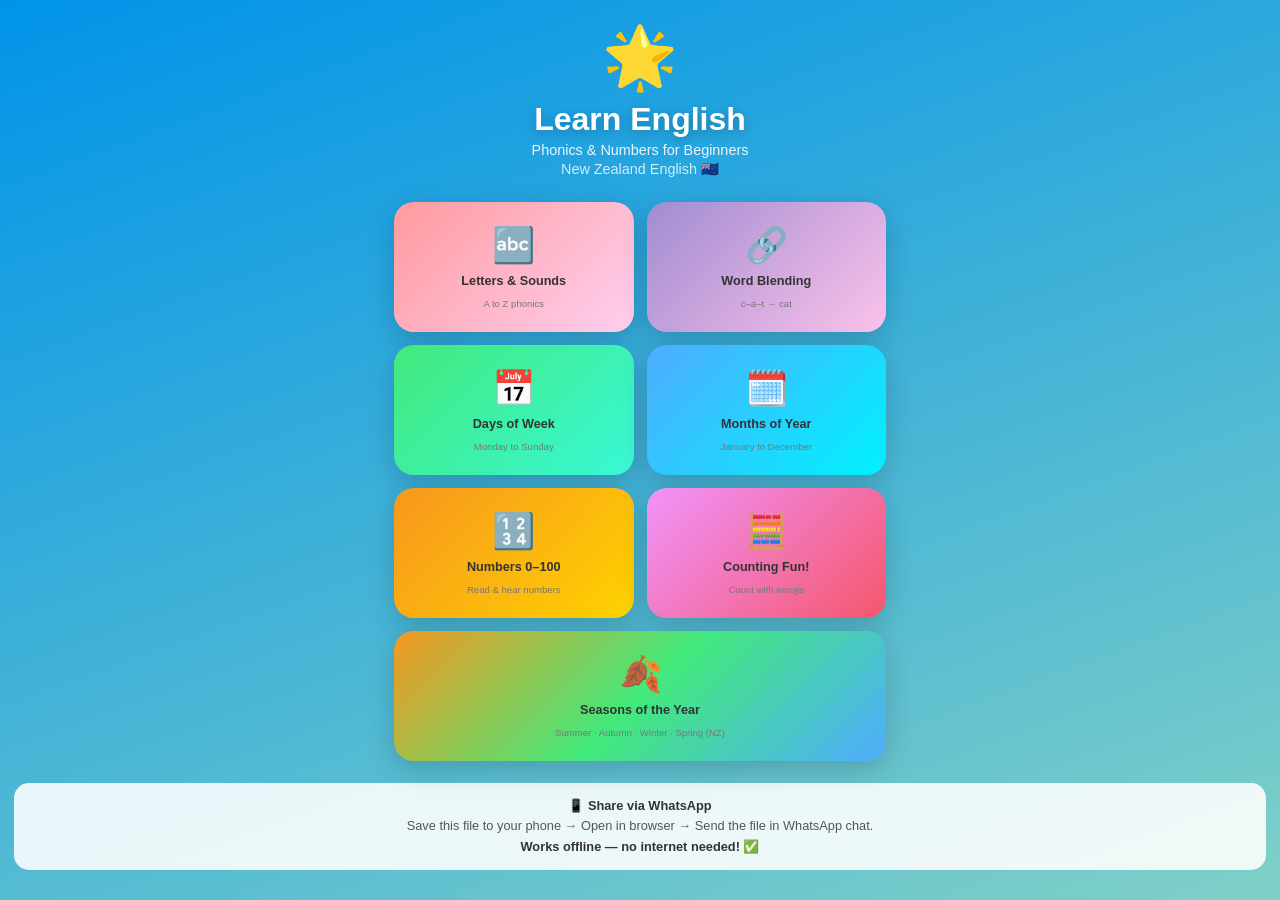
==== commit 84d11502: "Add Seasons of the Year section (NZ English) Four season cards (Summer, Autumn, Winter, Spring) with" ====
--- a/index.html
+++ b/index.html
@@ -1,81 +1,1399 @@
 <!DOCTYPE html>
 <html lang="en">
 <head>
-  <meta charset="UTF-8">
-  <meta name="viewport" content="width=device-width, initial-scale=1.0">
-  <title>Number Games</title>
-  <link rel="stylesheet" href="style.css">
+<meta charset="UTF-8">
+<meta name="viewport" content="width=device-width, initial-scale=1.0, user-scalable=no">
+<meta name="apple-mobile-web-app-capable" content="yes">
+<meta name="mobile-web-app-capable" content="yes">
+<meta name="theme-color" content="#0093E9">
+<title>Learn English – Phonics &amp; Numbers 🌟</title>
+<style>
+:root{
+  --r:20px;
+  --shadow:0 8px 28px rgba(0,0,0,.18);
+  --bg1:#0093E9;
+  --bg2:#80D0C7;
+}
+*{box-sizing:border-box;margin:0;padding:0;-webkit-tap-highlight-color:transparent}
+html,body{height:100%;overflow:hidden}
+body{
+  font-family:'Segoe UI','Helvetica Neue',Arial,sans-serif;
+  background:linear-gradient(160deg,var(--bg1) 0%,var(--bg2) 100%);
+  display:flex;flex-direction:column;
+  color:#222;
+  user-select:none;
+}
+
+/* ── PAGES ── */
+.page{display:none;flex-direction:column;height:100%}
+.page.active{display:flex}
+
+/* ── HEADER ── */
+.hdr{
+  background:rgba(255,255,255,.18);
+  backdrop-filter:blur(16px);
+  -webkit-backdrop-filter:blur(16px);
+  padding:12px 15px;
+  display:flex;align-items:center;justify-content:space-between;
+  border-bottom:1px solid rgba(255,255,255,.3);
+  flex-shrink:0;
+  min-height:54px;
+}
+.hdr-title{font-size:1.05em;font-weight:800;color:#fff;text-shadow:0 2px 8px rgba(0,0,0,.25);text-align:center;flex:1}
+.back-btn{
+  background:rgba(255,255,255,.92);border:none;border-radius:50px;
+  padding:7px 16px;cursor:pointer;font-size:.85em;font-weight:700;
+  color:#444;white-space:nowrap;min-width:65px;
+  box-shadow:0 3px 10px rgba(0,0,0,.12);
+}
+.spacer{min-width:65px}
+
+/* ── SCROLL CONTENT ── */
+.sc{flex:1;overflow-y:auto;padding:18px 14px 50px;-webkit-overflow-scrolling:touch}
+
+/* ── HOME ── */
+.home-hero{text-align:center;padding:22px 10px 10px;color:#fff}
+.home-logo{font-size:3.8em;display:block;animation:bob 2.5s ease-in-out infinite}
+@keyframes bob{0%,100%{transform:translateY(0)}50%{transform:translateY(-12px)}}
+.home-title{font-size:2em;font-weight:900;text-shadow:0 3px 12px rgba(0,0,0,.25);margin:8px 0 4px}
+.home-sub{font-size:.9em;opacity:.9}
+.home-flag{font-size:.9em;opacity:.8;margin-top:3px}
+
+.menu-grid{
+  display:grid;grid-template-columns:1fr 1fr;gap:13px;
+  padding:14px;max-width:520px;margin:0 auto;
+}
+.mc{
+  background:#fff;border-radius:var(--r);padding:22px 12px;
+  cursor:pointer;text-align:center;box-shadow:var(--shadow);
+  border:none;display:flex;flex-direction:column;
+  align-items:center;gap:8px;min-height:130px;justify-content:center;
+  transition:transform .15s,box-shadow .15s;
+}
+.mc:active{transform:scale(.94)}
+.mc-icon{font-size:2.6em}
+.mc-label{font-size:.95em;font-weight:800;color:#333;line-height:1.2}
+.mc-sub{font-size:.72em;color:#777}
+.mc.alpha{background:linear-gradient(135deg,#ff9a9e,#fecfef)}
+.mc.blend{background:linear-gradient(135deg,#a18cd1,#fbc2eb)}
+.mc.days{background:linear-gradient(135deg,#43e97b,#38f9d7)}
+.mc.months{background:linear-gradient(135deg,#4facfe,#00f2fe)}
+.mc.nums{background:linear-gradient(135deg,#f7971e,#ffd200)}
+.mc.count{background:linear-gradient(135deg,#f093fb,#f5576c)}
+.mc.wide{grid-column:span 2}
+
+.share-box{
+  background:rgba(255,255,255,.88);border-radius:15px;
+  padding:13px 18px;margin:8px 14px 20px;text-align:center;
+  font-size:.8em;color:#555;line-height:1.6;
+}
+.share-box strong{color:#333}
+
+/* ── LETTER GRID ── */
+.letter-grid{
+  display:grid;grid-template-columns:repeat(4,1fr);gap:9px;
+}
+@media(min-width:380px){.letter-grid{grid-template-columns:repeat(5,1fr)}}
+@media(min-width:500px){.letter-grid{grid-template-columns:repeat(6,1fr)}}
+
+.lcard{
+  background:#fff;border-radius:14px;padding:10px 4px;text-align:center;
+  cursor:pointer;box-shadow:0 4px 12px rgba(0,0,0,.1);
+  transition:transform .15s;border:3px solid transparent;
+}
+.lcard:active{transform:scale(.9)}
+.lcard.playing{border-color:#fff;animation:pop .45s ease-in-out infinite alternate}
+@keyframes pop{from{transform:scale(1)}to{transform:scale(1.08)}}
+.l-big{font-size:1.7em;font-weight:900;line-height:1}
+.l-small{font-size:1.1em;font-weight:700;opacity:.55;line-height:1}
+.l-emoji{font-size:1.15em;margin:3px 0}
+.l-word{font-size:.6em;font-weight:600;color:#666}
+
+/* ── LETTER MODAL ── */
+.modal-wrap{
+  display:none;position:fixed;inset:0;
+  background:rgba(0,0,0,.7);z-index:300;
+  align-items:center;justify-content:center;padding:20px;
+}
+.modal-wrap.show{display:flex}
+.modal-card{
+  background:#fff;border-radius:28px;padding:35px 25px;
+  text-align:center;max-width:290px;width:100%;position:relative;
+  animation:popIn .3s cubic-bezier(.175,.885,.32,1.275);
+}
+@keyframes popIn{from{transform:scale(.5);opacity:0}to{transform:scale(1);opacity:1}}
+.m-letter{font-size:4.5em;font-weight:900;line-height:1;margin-bottom:8px}
+.m-emoji{font-size:3em;margin:8px 0}
+.m-word{font-size:1.7em;font-weight:800;margin-bottom:4px}
+.m-sound{font-size:.9em;color:#777;margin-bottom:18px}
+.m-example{margin-top:12px;font-size:.82em;color:#999;font-style:italic}
+.close-btn{
+  position:absolute;top:14px;right:14px;
+  background:#eee;border:none;border-radius:50%;
+  width:34px;height:34px;font-size:1.1em;cursor:pointer;
+  display:flex;align-items:center;justify-content:center;
+}
+.play-btn{
+  background:linear-gradient(135deg,#667eea,#764ba2);
+  color:#fff;border:none;border-radius:50px;
+  padding:14px 30px;font-size:1.05em;font-weight:700;
+  cursor:pointer;box-shadow:0 5px 18px rgba(102,126,234,.4);
+  display:inline-flex;align-items:center;gap:8px;
+  transition:transform .15s;
+}
+.play-btn:active{transform:scale(.95)}
+
+/* ── BLENDING ── */
+.blend-section-title{
+  color:rgba(255,255,255,.9);font-size:.9em;font-weight:700;
+  text-align:center;margin-bottom:14px;
+}
+.blend-pick-grid{
+  display:grid;grid-template-columns:repeat(3,1fr);gap:10px;margin-bottom:20px;
+}
+.bpick{
+  background:#fff;border-radius:16px;padding:16px 8px;
+  text-align:center;cursor:pointer;box-shadow:0 4px 12px rgba(0,0,0,.1);
+  transition:transform .15s;border:none;
+}
+.bpick:active{transform:scale(.93)}
+.bpick.playing{background:linear-gradient(135deg,#a18cd1,#fbc2eb);animation:pop .45s infinite alternate}
+.bpick-emoji{font-size:1.6em;display:block;margin-bottom:4px}
+.bpick-word{font-size:1.1em;font-weight:900;color:#333}
+.bpick-sounds{font-size:.65em;color:#999;letter-spacing:2px;margin-top:2px}
+
+/* Blend game */
+.blend-game{
+  background:rgba(255,255,255,.15);border-radius:22px;
+  padding:22px 16px;text-align:center;margin-bottom:18px;
+}
+.blend-word-label{color:#fff;font-size:1.3em;font-weight:900;margin-bottom:6px}
+.blend-tip{color:rgba(255,255,255,.75);font-size:.85em;margin-bottom:18px}
+.bubbles-row{display:flex;align-items:center;justify-content:center;gap:12px;flex-wrap:wrap;margin:16px 0}
+.bubble{
+  background:#fff;border-radius:50%;width:70px;height:70px;
+  display:flex;align-items:center;justify-content:center;
+  font-size:1.9em;font-weight:900;cursor:pointer;
+  box-shadow:var(--shadow);transition:all .15s;color:#333;border:none;
+}
+.bubble:active,.bubble.lit{
+  background:linear-gradient(135deg,#f093fb,#f5576c);color:#fff;transform:scale(1.12);
+}
+.sep{color:rgba(255,255,255,.7);font-size:1.5em;font-weight:900}
+.blend-btn{
+  background:linear-gradient(135deg,#43e97b,#38f9d7);
+  color:#1a6b3a;border:none;border-radius:50px;
+  padding:16px 36px;font-size:1.2em;font-weight:900;cursor:pointer;
+  box-shadow:0 5px 18px rgba(67,233,123,.4);
+  display:inline-flex;align-items:center;gap:8px;margin:12px 8px;
+  transition:transform .15s;
+}
+.blend-btn:active{transform:scale(.95)}
+.back-to-list{
+  background:rgba(255,255,255,.85);border:none;border-radius:50px;
+  padding:10px 22px;font-size:.88em;font-weight:700;color:#555;
+  cursor:pointer;margin:6px 8px;
+}
+.blend-result{
+  font-size:2.2em;font-weight:900;color:#fff;
+  text-shadow:0 2px 10px rgba(0,0,0,.2);
+  min-height:55px;display:flex;align-items:center;justify-content:center;
+}
+
+.cat-row{display:flex;flex-wrap:wrap;gap:8px;justify-content:center;margin-bottom:14px}
+.cat-btn{
+  background:rgba(255,255,255,.85);border:none;border-radius:50px;
+  padding:7px 16px;font-size:.8em;font-weight:700;color:#555;cursor:pointer;
+}
+.cat-btn.active{background:#fff;color:#764ba2;box-shadow:0 3px 10px rgba(0,0,0,.12)}
+.all-words-grid{display:grid;grid-template-columns:repeat(3,1fr);gap:10px}
+
+/* ── DAYS ── */
+.days-col{display:flex;flex-direction:column;gap:11px}
+.day-card{
+  background:#fff;border-radius:18px;padding:18px 20px;
+  cursor:pointer;box-shadow:var(--shadow);
+  display:flex;align-items:center;gap:16px;transition:transform .15s;
+  position:relative;overflow:hidden;border:none;width:100%;text-align:left;
+}
+.day-card:active{transform:scale(.97)}
+.day-card.playing{animation:pop .4s infinite alternate}
+.day-num{
+  border-radius:50%;width:42px;height:42px;
+  display:flex;align-items:center;justify-content:center;
+  font-weight:900;font-size:1.1em;flex-shrink:0;
+}
+.day-name{font-size:1.3em;font-weight:800;flex:1}
+.day-emoji{font-size:1.6em}
+.today-badge{
+  font-size:.65em;font-weight:800;color:#fff;
+  background:linear-gradient(135deg,#f7971e,#ffd200);
+  border-radius:50px;padding:3px 10px;margin-left:8px;
+  display:inline-block;vertical-align:middle;
+}
+.hear-all-btn{
+  background:rgba(255,255,255,.9);border:none;border-radius:50px;
+  padding:10px 24px;font-size:.9em;font-weight:700;cursor:pointer;color:#218c74;
+  display:block;margin:0 auto 16px;
+}
+
+/* ── SEASONS ── */
+.seasons-col{display:flex;flex-direction:column;gap:14px}
+.season-card{
+  border-radius:22px;padding:22px 20px;cursor:pointer;
+  box-shadow:var(--shadow);border:none;width:100%;text-align:left;
+  transition:transform .15s;position:relative;overflow:hidden;
+}
+.season-card:active{transform:scale(.97)}
+.season-card.playing{animation:pop .4s infinite alternate}
+.season-top{display:flex;align-items:center;gap:16px;margin-bottom:14px}
+.season-icon{font-size:3em;flex-shrink:0}
+.season-name{font-size:1.8em;font-weight:900;color:#fff;text-shadow:0 2px 8px rgba(0,0,0,.25);line-height:1}
+.season-nz{font-size:.78em;color:rgba(255,255,255,.85);margin-top:3px;font-weight:600}
+.season-months-row{display:flex;flex-wrap:wrap;gap:7px;margin-bottom:12px}
+.sm-chip{
+  background:rgba(255,255,255,.85);border-radius:50px;
+  padding:5px 12px;font-size:.8em;font-weight:700;color:#333;
+}
+.sm-chip.cur{background:#fff;box-shadow:0 2px 8px rgba(0,0,0,.15)}
+.season-words{display:flex;flex-wrap:wrap;gap:7px;margin-bottom:14px}
+.sw-btn{
+  background:rgba(255,255,255,.25);border:2px solid rgba(255,255,255,.5);
+  border-radius:50px;padding:7px 14px;font-size:.82em;font-weight:700;
+  color:#fff;cursor:pointer;transition:all .15s;
+}
+.sw-btn:active,.sw-btn.lit{background:rgba(255,255,255,.7);color:#333}
+.season-hear-btn{
+  background:rgba(255,255,255,.9);border:none;border-radius:50px;
+  padding:10px 22px;font-size:.88em;font-weight:700;color:#333;
+  cursor:pointer;display:inline-flex;align-items:center;gap:7px;
+}
+.season-now-badge{
+  position:absolute;top:14px;right:14px;
+  background:rgba(255,255,255,.95);border-radius:50px;
+  padding:4px 12px;font-size:.72em;font-weight:800;color:#333;
+}
+
+/* ── MONTHS ── */
+.months-grid{display:grid;grid-template-columns:1fr 1fr;gap:11px}
+.month-card{
+  background:#fff;border-radius:18px;padding:18px 14px;
+  cursor:pointer;box-shadow:var(--shadow);text-align:center;
+  transition:transform .15s;border:none;border-left:5px solid #ccc;
+}
+.month-card:active{transform:scale(.94)}
+.month-card.playing{animation:pop .4s infinite alternate}
+.month-num-tag{
+  font-size:.72em;font-weight:700;border-radius:50px;
+  padding:2px 10px;display:inline-block;margin-bottom:6px;
+}
+.month-name{font-size:1.1em;font-weight:800;display:block;margin-bottom:4px}
+.month-emoji{font-size:1.6em}
+.month-season{font-size:.68em;color:#888;margin-top:4px}
+.this-month{font-size:.65em;font-weight:800;color:#fff;
+  background:linear-gradient(135deg,#4facfe,#00f2fe);
+  border-radius:50px;padding:2px 8px;display:inline-block;margin-top:3px}
+
+/* ── NUMBERS ── */
+.num-browser{text-align:center;margin-bottom:20px}
+.num-big-card{
+  background:#fff;border-radius:28px;padding:28px 20px;
+  max-width:270px;margin:0 auto 18px;box-shadow:var(--shadow);
+  cursor:pointer;transition:transform .15s;
+}
+.num-big-card:active{transform:scale(.97)}
+.num-big{
+  font-size:5em;font-weight:900;line-height:1;
+  background:linear-gradient(135deg,#f7971e,#ffd200);
+  -webkit-background-clip:text;-webkit-text-fill-color:transparent;background-clip:text;
+}
+.num-word{font-size:1.6em;font-weight:700;color:#555;margin-top:8px;text-transform:capitalize}
+.num-dots{font-size:1.4em;margin:12px 0;line-height:1.5;min-height:55px}
+.num-tap-label{color:#bbb;font-size:.8em;margin-top:8px}
+
+.num-nav{display:flex;align-items:center;justify-content:center;gap:14px;margin-bottom:18px}
+.nav-arrow{
+  background:#fff;border:none;border-radius:50%;width:52px;height:52px;
+  font-size:1.4em;cursor:pointer;box-shadow:var(--shadow);
+  display:flex;align-items:center;justify-content:center;transition:transform .15s;
+}
+.nav-arrow:active{transform:scale(.9)}
+.nav-arrow:disabled{opacity:.35;cursor:not-allowed}
+.nav-progress{color:rgba(255,255,255,.85);font-size:.88em;font-weight:700;min-width:90px;text-align:center}
+
+.num-grid{display:grid;grid-template-columns:repeat(5,1fr);gap:7px;margin-top:16px}
+@media(min-width:380px){.num-grid{grid-template-columns:repeat(6,1fr)}}
+.ngb{
+  background:#fff;border:none;border-radius:11px;
+  padding:10px 3px;font-size:1em;font-weight:700;cursor:pointer;
+  box-shadow:0 3px 8px rgba(0,0,0,.1);transition:transform .15s;
+}
+.ngb:active{transform:scale(.88)}
+.ngb.sel{background:linear-gradient(135deg,#f7971e,#ffd200);color:#fff;transform:scale(1.06)}
+
+/* ── COUNTING ── */
+.count-setup{text-align:center;margin-bottom:16px}
+.range-row{display:flex;gap:8px;justify-content:center;flex-wrap:wrap;margin-bottom:14px}
+.range-btn{
+  background:rgba(255,255,255,.85);border:none;border-radius:50px;
+  padding:9px 18px;font-size:.88em;font-weight:700;color:#555;cursor:pointer;
+}
+.range-btn.active{background:#fff;color:#f7971e;box-shadow:0 3px 10px rgba(0,0,0,.12)}
+.emoji-pick-row{display:flex;gap:7px;justify-content:center;flex-wrap:wrap;margin-bottom:10px}
+.ep-btn{
+  background:rgba(255,255,255,.35);border:none;border-radius:10px;
+  padding:7px;font-size:1.5em;cursor:pointer;width:44px;height:44px;
+  display:flex;align-items:center;justify-content:center;transition:all .15s;
+}
+.ep-btn.sel{background:rgba(255,255,255,.95)}
+
+.count-area{background:rgba(255,255,255,.15);border-radius:22px;padding:22px 14px;text-align:center}
+.count-question{color:#fff;font-size:1.1em;font-weight:800;margin-bottom:16px}
+.emoji-grid{display:flex;flex-wrap:wrap;gap:7px;justify-content:center;min-height:90px;margin:14px 0}
+.ce{
+  font-size:1.8em;cursor:pointer;border-radius:10px;
+  padding:5px;background:rgba(255,255,255,.2);
+  width:52px;height:52px;display:flex;align-items:center;justify-content:center;
+  transition:all .2s;border:2px solid transparent;
+}
+.ce.counted{background:rgba(67,233,123,.4);border-color:#43e97b;transform:scale(1.1)}
+.count-num{font-size:3.2em;font-weight:900;color:#fff;text-shadow:0 3px 10px rgba(0,0,0,.2);margin:10px 0 4px}
+.count-word{font-size:1.3em;font-weight:700;color:rgba(255,255,255,.9);margin-bottom:14px;min-height:32px}
+.count-btns{display:flex;gap:9px;justify-content:center;flex-wrap:wrap}
+.cbtn{
+  background:#fff;border:none;border-radius:50px;
+  padding:11px 22px;font-size:.9em;font-weight:700;cursor:pointer;
+  box-shadow:var(--shadow);display:inline-flex;align-items:center;gap:6px;transition:transform .15s;
+}
+.cbtn:active{transform:scale(.93)}
+.cbtn.hot{background:linear-gradient(135deg,#f093fb,#f5576c);color:#fff}
+
+.count-by-box{
+  margin-top:22px;background:rgba(255,255,255,.15);
+  border-radius:22px;padding:18px 14px;text-align:center;
+}
+.count-by-title{color:#fff;font-weight:800;font-size:1.05em;margin-bottom:14px}
+.count-by-row{display:flex;flex-wrap:wrap;gap:9px;justify-content:center}
+
+/* ── CONFETTI ── */
+.conf{
+  position:fixed;pointer-events:none;z-index:999;font-size:1.4em;
+  animation:flyUp 1.4s ease-out forwards;
+}
+@keyframes flyUp{
+  0%{transform:translateY(0) scale(1) rotate(0deg);opacity:1}
+  100%{transform:translateY(-180px) scale(0) rotate(540deg);opacity:0}
+}
+
+/* ── SECTION SUBTITLE ── */
+.sec-sub{
+  text-align:center;color:rgba(255,255,255,.88);
+  font-size:.9em;margin-bottom:14px;line-height:1.5;
+}
+</style>
 </head>
-<body data-season="spring">
-
-  <header>
-    <h1><span id="title-emoji">🌸</span> Number Games</h1>
-    <nav class="seasons" aria-label="Season selector">
-      <button class="season-btn active" data-season="spring" aria-pressed="true">🌸 Spring</button>
-      <button class="season-btn" data-season="summer" aria-pressed="false">☀️ Summer</button>
-      <button class="season-btn" data-season="autumn" aria-pressed="false">🍂 Autumn</button>
-      <button class="season-btn" data-season="winter" aria-pressed="false">❄️ Winter</button>
-    </nav>
-  </header>
-
-  <nav class="tabs" aria-label="Section selector">
-    <button class="tab-btn active" data-tab="numbers" aria-selected="true">Numbers</button>
-    <button class="tab-btn" data-tab="sounds" aria-selected="false">Sounds</button>
-    <button class="tab-btn" data-tab="blending" aria-selected="false">Blending Words</button>
-  </nav>
-
-  <main>
-    <section id="numbers-section" class="content-section active" aria-label="Numbers 1 to 20">
-      <div class="cards-grid" id="numbers-grid"></div>
-    </section>
-
-    <section id="sounds-section" class="content-section" aria-label="Letter sounds A to Z">
-      <div class="cards-grid" id="sounds-grid"></div>
-    </section>
-
-    <section id="blending-section" class="content-section" aria-label="Blending words">
-      <div class="cards-grid blending-grid" id="blending-grid"></div>
-    </section>
-  </main>
-
-  <!-- Voice Recording Modal -->
-  <div class="modal-overlay" id="record-modal" role="dialog" aria-modal="true" aria-labelledby="modal-title">
-    <div class="modal">
-      <button class="modal-close" id="modal-close" aria-label="Close">✕</button>
-
-      <h2 id="modal-title">Record Your Voice</h2>
-      <p class="modal-for">Recording for: <strong id="modal-item-label"></strong></p>
-
-      <div class="recorder-viz" aria-hidden="true">
-        <span class="viz-idle" id="viz-idle">🎙️</span>
-        <div class="waveform" id="waveform"></div>
+<body>
+
+<!-- ═══════════════ HOME ═══════════════ -->
+<div id="pg-home" class="page active">
+  <div style="flex:1;overflow-y:auto;-webkit-overflow-scrolling:touch">
+    <div class="home-hero">
+      <span class="home-logo">🌟</span>
+      <h1 class="home-title">Learn English</h1>
+      <p class="home-sub">Phonics &amp; Numbers for Beginners</p>
+      <p class="home-flag">New Zealand English 🇳🇿</p>
+    </div>
+    <div class="menu-grid">
+      <button class="mc alpha" onclick="go('pg-alpha')">
+        <span class="mc-icon">🔤</span>
+        <span class="mc-label">Letters &amp; Sounds</span>
+        <span class="mc-sub">A to Z phonics</span>
+      </button>
+      <button class="mc blend" onclick="go('pg-blend')">
+        <span class="mc-icon">🔗</span>
+        <span class="mc-label">Word Blending</span>
+        <span class="mc-sub">c–a–t → cat</span>
+      </button>
+      <button class="mc days" onclick="go('pg-days')">
+        <span class="mc-icon">📅</span>
+        <span class="mc-label">Days of Week</span>
+        <span class="mc-sub">Monday to Sunday</span>
+      </button>
+      <button class="mc months" onclick="go('pg-months')">
+        <span class="mc-icon">🗓️</span>
+        <span class="mc-label">Months of Year</span>
+        <span class="mc-sub">January to December</span>
+      </button>
+      <button class="mc nums" onclick="go('pg-nums')">
+        <span class="mc-icon">🔢</span>
+        <span class="mc-label">Numbers 0–100</span>
+        <span class="mc-sub">Read &amp; hear numbers</span>
+      </button>
+      <button class="mc count" onclick="go('pg-count')">
+        <span class="mc-icon">🧮</span>
+        <span class="mc-label">Counting Fun!</span>
+        <span class="mc-sub">Count with emojis</span>
+      </button>
+      <button class="mc wide" onclick="go('pg-seasons')"
+        style="background:linear-gradient(135deg,#f7971e 0%,#43e97b 50%,#4facfe 100%)">
+        <span class="mc-icon">🍂</span>
+        <span class="mc-label">Seasons of the Year</span>
+        <span class="mc-sub">Summer · Autumn · Winter · Spring (NZ)</span>
+      </button>
+    </div>
+    <div class="share-box">
+      <strong>📱 Share via WhatsApp</strong><br>
+      Save this file to your phone → Open in browser → Send the file in WhatsApp chat.<br>
+      <strong>Works offline — no internet needed! ✅</strong>
+    </div>
+  </div>
+</div>
+
+<!-- ═══════════════ SEASONS ═══════════════ -->
+<div id="pg-seasons" class="page">
+  <div class="hdr">
+    <button class="back-btn" onclick="go('pg-home')">← Home</button>
+    <span class="hdr-title">🍂 Seasons of the Year</span>
+    <div class="spacer"></div>
+  </div>
+  <div class="sc">
+    <p class="sec-sub">New Zealand seasons 🇳🇿 — tap to hear! 🔊</p>
+    <div style="text-align:center;margin-bottom:16px">
+      <button onclick="hearAllSeasons()" style="background:rgba(255,255,255,.9);border:none;border-radius:50px;padding:10px 24px;font-size:.9em;font-weight:700;cursor:pointer;color:#218c74;">
+        ▶ Hear all seasons in order
+      </button>
+    </div>
+    <div class="seasons-col" id="seasonsCol"></div>
+  </div>
+</div>
+
+<!-- ═══════════════ ALPHABET ═══════════════ -->
+<div id="pg-alpha" class="page">
+  <div class="hdr">
+    <button class="back-btn" onclick="go('pg-home')">← Home</button>
+    <span class="hdr-title">🔤 Letters &amp; Sounds</span>
+    <div class="spacer"></div>
+  </div>
+  <div class="sc">
+    <p class="sec-sub">Tap any letter to hear its sound 🔊</p>
+    <div style="text-align:center;margin-bottom:14px">
+      <button onclick="readAlpha()" style="background:rgba(255,255,255,.9);border:none;border-radius:50px;padding:10px 24px;font-size:.9em;font-weight:700;cursor:pointer;color:#5f27cd;">
+        ▶ Hear all letters A to Z
+      </button>
+    </div>
+    <div class="letter-grid" id="letterGrid"></div>
+  </div>
+</div>
+
+<!-- ═══════════════ BLENDING ═══════════════ -->
+<div id="pg-blend" class="page">
+  <div class="hdr">
+    <button class="back-btn" onclick="go('pg-home')">← Home</button>
+    <span class="hdr-title">🔗 Word Blending</span>
+    <div class="spacer"></div>
+  </div>
+  <div class="sc">
+    <p class="sec-sub">Tap sounds one by one, then blend! 🔊</p>
+
+    <!-- Word picker grid -->
+    <div id="blendPicker">
+      <p class="blend-section-title">⭐ Tap a word to practise blending:</p>
+      <div class="blend-pick-grid" id="blendPickGrid"></div>
+      <hr style="border-color:rgba(255,255,255,.25);margin:0 0 14px">
+      <p class="blend-section-title">📝 All CVC words — tap to hear:</p>
+      <div class="cat-row" id="catRow"></div>
+      <div class="all-words-grid" id="allWordsGrid"></div>
+    </div>
+
+    <!-- Blend game area -->
+    <div id="blendGame" style="display:none">
+      <div class="blend-game">
+        <div class="blend-word-label" id="bgLabel"></div>
+        <div class="blend-tip">Tap each sound bubble 👇</div>
+        <div class="bubbles-row" id="bubblesRow"></div>
+        <div>
+          <button class="blend-btn" onclick="blendIt()">🔗 Blend it!</button>
+          <button class="back-to-list" onclick="showBlendPicker()">← Back</button>
+          <button class="back-to-list" onclick="nextBlend()">Next word →</button>
+        </div>
+        <div class="blend-result" id="blendResult"></div>
       </div>
-
-      <p class="record-timer" id="record-timer" aria-live="off"></p>
-
-      <div class="recorder-controls">
-        <button class="btn btn-record" id="btn-record">
-          <span class="btn-icon">🎙️</span>
-          <span class="btn-label">Record</span>
-        </button>
-        <button class="btn btn-preview" id="btn-play-preview" disabled>
-          <span class="btn-icon">▶️</span>
-          <span class="btn-label">Preview</span>
-        </button>
-        <button class="btn btn-save" id="btn-save" disabled>
-          <span class="btn-icon">💾</span>
-          <span class="btn-label">Save</span>
-        </button>
+    </div>
+  </div>
+</div>
+
+<!-- ═══════════════ DAYS ═══════════════ -->
+<div id="pg-days" class="page">
+  <div class="hdr">
+    <button class="back-btn" onclick="go('pg-home')">← Home</button>
+    <span class="hdr-title">📅 Days of the Week</span>
+    <div class="spacer"></div>
+  </div>
+  <div class="sc">
+    <p class="sec-sub">Tap a day to hear it 🔊</p>
+    <button class="hear-all-btn" onclick="hearAllDays()">▶ Hear all days in order</button>
+    <div class="days-col" id="daysCol"></div>
+  </div>
+</div>
+
+<!-- ═══════════════ MONTHS ═══════════════ -->
+<div id="pg-months" class="page">
+  <div class="hdr">
+    <button class="back-btn" onclick="go('pg-home')">← Home</button>
+    <span class="hdr-title">🗓️ Months of the Year</span>
+    <div class="spacer"></div>
+  </div>
+  <div class="sc">
+    <p class="sec-sub">Tap a month to hear it 🔊</p>
+    <button class="hear-all-btn" onclick="hearAllMonths()">▶ Hear all months in order</button>
+    <div class="months-grid" id="monthsGrid"></div>
+  </div>
+</div>
+
+<!-- ═══════════════ NUMBERS ═══════════════ -->
+<div id="pg-nums" class="page">
+  <div class="hdr">
+    <button class="back-btn" onclick="go('pg-home')">← Home</button>
+    <span class="hdr-title">🔢 Numbers 0–100</span>
+    <div class="spacer"></div>
+  </div>
+  <div class="sc">
+    <div class="num-browser">
+      <div class="num-big-card" onclick="playNum(curNum)">
+        <div class="num-big" id="nBig">0</div>
+        <div class="num-word" id="nWord">zero</div>
+        <div class="num-dots" id="nDots">⭕</div>
+        <div class="num-tap-label">🔊 Tap to hear</div>
       </div>
-
-      <button class="btn-delete-rec" id="btn-delete" style="display:none">
-        🗑️ Remove custom recording
+      <div class="num-nav">
+        <button class="nav-arrow" id="nPrev" onclick="stepNum(-1)">◀</button>
+        <div class="nav-progress" id="nProg">1 of 101</div>
+        <button class="nav-arrow" id="nNext" onclick="stepNum(1)">▶</button>
+      </div>
+    </div>
+    <p class="sec-sub">Or tap any number below:</p>
+    <div style="text-align:center;margin-bottom:10px;font-size:.78em;color:rgba(255,255,255,.75);">
+      🟦 = ten &nbsp;|&nbsp; 🟨 = one &nbsp;|&nbsp; ⭐ = 1–20
+    </div>
+    <div class="num-grid" id="numGrid"></div>
+  </div>
+</div>
+
+<!-- ═══════════════ COUNTING ═══════════════ -->
+<div id="pg-count" class="page">
+  <div class="hdr">
+    <button class="back-btn" onclick="go('pg-home')">← Home</button>
+    <span class="hdr-title">🧮 Counting Fun!</span>
+    <div class="spacer"></div>
+  </div>
+  <div class="sc">
+    <div class="count-setup">
+      <p style="color:rgba(255,255,255,.9);font-size:.88em;font-weight:700;margin-bottom:10px">Count up to:</p>
+      <div class="range-row">
+        <button class="range-btn active" onclick="setMax(10,this)">1–10</button>
+        <button class="range-btn" onclick="setMax(20,this)">1–20</button>
+        <button class="range-btn" onclick="setMax(50,this)">1–50</button>
+        <button class="range-btn" onclick="setMax(100,this)">1–100</button>
+      </div>
+      <p style="color:rgba(255,255,255,.85);font-size:.82em;margin-bottom:8px">Choose your emoji:</p>
+      <div class="emoji-pick-row" id="emojiPickRow"></div>
+    </div>
+
+    <div class="count-area">
+      <div class="count-question" id="cQuestion">How many? Tap each one! 👇</div>
+      <div class="emoji-grid" id="emojiGrid"></div>
+      <div class="count-num" id="cNum">0</div>
+      <div class="count-word" id="cWord">Tap an emoji to start!</div>
+      <div class="count-btns">
+        <button class="cbtn" onclick="newCount()">🔄 New count</button>
+        <button class="cbtn" onclick="countAll()">📢 Count all!</button>
+        <button class="cbtn hot" onclick="randomCount()">🎲 Random!</button>
+      </div>
+    </div>
+
+    <div class="count-by-box">
+      <div class="count-by-title">🔢 Skip counting practice</div>
+      <div class="count-by-row">
+        <button class="cbtn" onclick="countBy(1)">Count by 1s</button>
+        <button class="cbtn" onclick="countBy(2)">Count by 2s</button>
+        <button class="cbtn" onclick="countBy(5)">Count by 5s</button>
+        <button class="cbtn" onclick="countBy(10)">Count by 10s</button>
+      </div>
+    </div>
+  </div>
+</div>
+
+<!-- ═══════════════ LETTER MODAL ═══════════════ -->
+<div class="modal-wrap" id="letterModal" onclick="closeMod(event)">
+  <div class="modal-card" id="modalCard">
+    <button class="close-btn" onclick="closeMod()">✕</button>
+    <div class="m-letter" id="mLetter">A a</div>
+    <div class="m-emoji" id="mEmoji">🍎</div>
+    <div class="m-word" id="mWord">apple</div>
+    <div class="m-sound" id="mSound">Sound: "ah"</div>
+    <button class="play-btn" onclick="playModalSound()">🔊 Hear the sound</button>
+    <div class="m-example" id="mExample"></div>
+  </div>
+</div>
+
+<script>
+// ════════════════════════════════════════
+//  DATA
+// ════════════════════════════════════════
+
+const ALPHA = [
+  {L:'A',w:'apple',   e:'🍎',p:'aah',       d:'Sound: "ah" (like in apple)',   s:'A. The sound is ah. ah, ah, apple.'},
+  {L:'B',w:'ball',    e:'⚽', p:'buh',       d:'Sound: "buh" (like in ball)',   s:'B. buh, buh, ball.'},
+  {L:'C',w:'cat',     e:'🐱',p:'kuh',       d:'Sound: "kuh" (like in cat)',    s:'C. kuh, kuh, cat.'},
+  {L:'D',w:'dog',     e:'🐕', p:'duh',       d:'Sound: "duh" (like in dog)',    s:'D. duh, duh, dog.'},
+  {L:'E',w:'egg',     e:'🥚',p:'eh',        d:'Sound: "eh" (like in egg)',     s:'E. The sound is eh. eh, eh, egg.'},
+  {L:'F',w:'fish',    e:'🐟',p:'fff',       d:'Sound: "fff" (like in fish)',   s:'F. fff, fff, fish.'},
+  {L:'G',w:'go',      e:'🟢',p:'guh',       d:'Sound: "guh" (like in go)',     s:'G. guh, guh, go.'},
+  {L:'H',w:'hat',     e:'🎩',p:'huh',       d:'Sound: "huh" (like in hat)',    s:'H. huh, huh, hat.'},
+  {L:'I',w:'insect',  e:'🐛',p:'ih',        d:'Sound: "ih" (like in insect)',  s:'I. The sound is ih. ih, ih, insect.'},
+  {L:'J',w:'jump',    e:'🦘',p:'juh',       d:'Sound: "juh" (like in jump)',   s:'J. juh, juh, jump.'},
+  {L:'K',w:'kiwi',    e:'🥝',p:'kuh',       d:'Sound: "kuh" (like in kiwi)',   s:'K. kuh, kuh, kiwi.'},
+  {L:'L',w:'lion',    e:'🦁',p:'luh',       d:'Sound: "luh" (like in lion)',   s:'L. luh, luh, lion.'},
+  {L:'M',w:'mum',     e:'👩',p:'mmm',       d:'Sound: "mmm" (like in mum)',    s:'M. mmm, mmm, mum.'},
+  {L:'N',w:'nose',    e:'👃',p:'nnn',       d:'Sound: "nnn" (like in nose)',   s:'N. nnn, nnn, nose.'},
+  {L:'O',w:'orange',  e:'🍊',p:'oh',        d:'Sound: "oh" (like in orange)',  s:'O. The sound is oh. oh, oh, orange.'},
+  {L:'P',w:'pen',     e:'✏️', p:'puh',       d:'Sound: "puh" (like in pen)',    s:'P. puh, puh, pen.'},
+  {L:'Q',w:'queen',   e:'👸',p:'kwuh',      d:'Sound: "kwuh" (like in queen)', s:'Q. kwuh, kwuh, queen.'},
+  {L:'R',w:'run',     e:'🏃',p:'ruh',       d:'Sound: "ruh" (like in run)',    s:'R. ruh, ruh, run.'},
+  {L:'S',w:'sun',     e:'☀️', p:'sss',       d:'Sound: "sss" (like in sun)',    s:'S. sss, sss, sun.'},
+  {L:'T',w:'tree',    e:'🌲',p:'tuh',       d:'Sound: "tuh" (like in tree)',   s:'T. tuh, tuh, tree.'},
+  {L:'U',w:'umbrella',e:'☂️', p:'uh',        d:'Sound: "uh" (like in umbrella)',s:'U. The sound is uh. uh, uh, umbrella.'},
+  {L:'V',w:'van',     e:'🚐',p:'vvv',       d:'Sound: "vvv" (like in van)',    s:'V. vvv, vvv, van.'},
+  {L:'W',w:'water',   e:'💧',p:'wuh',       d:'Sound: "wuh" (like in water)',  s:'W. wuh, wuh, water.'},
+  {L:'X',w:'box',     e:'📦',p:'ks',        d:'Sound: "ks" (like in box)',     s:'X. ks, ks, box.'},
+  {L:'Y',w:'yellow',  e:'🌟',p:'yuh',       d:'Sound: "yuh" (like in yellow)', s:'Y. yuh, yuh, yellow.'},
+  {L:'Z',w:'zip',     e:'🤐',p:'zzz',       d:'Sound: "zzz" (like in zip)',    s:'Z. zzz, zzz, zip.'},
+];
+
+const L_COLORS = [
+  '#ff6b6b','#ff9f43','#feca57','#48dbfb','#ff9ff3','#54a0ff',
+  '#5f27cd','#c44569','#43e97b','#f7971e','#00d2d3','#ff6348',
+  '#2ed573','#eccc68','#a29bfe','#fd79a8','#6c5ce7','#fdcb6e',
+  '#e17055','#74b9ff','#55efc4','#d63031','#0984e3','#e84393',
+  '#00b894','#b2bec3'
+];
+
+const DAYS = [
+  {n:'Monday',    e:'💼',fun:'First day of the week.'},
+  {n:'Tuesday',   e:'📚',fun:'Second day of the week.'},
+  {n:'Wednesday', e:'🌿',fun:'Middle of the week!'},
+  {n:'Thursday',  e:'⚡',fun:'Almost Friday!'},
+  {n:'Friday',    e:'🎉',fun:'Last day of school or work!'},
+  {n:'Saturday',  e:'🎮',fun:'Weekend! Fun day!'},
+  {n:'Sunday',    e:'☀️', fun:'Weekend! Rest day!'},
+];
+
+const MONTHS = [
+  {n:'January',  e:'🎆',s:'Summer in NZ 🌞'},
+  {n:'February', e:'💝',s:'Summer in NZ 🌞'},
+  {n:'March',    e:'🍂',s:'Autumn in NZ 🍁'},
+  {n:'April',    e:'🌧️', s:'Autumn in NZ 🍁'},
+  {n:'May',      e:'🍁',s:'Autumn in NZ 🍁'},
+  {n:'June',     e:'❄️', s:'Winter in NZ ❄️'},
+  {n:'July',     e:'☃️', s:'Winter in NZ ❄️'},
+  {n:'August',   e:'🌱',s:'Winter in NZ ❄️'},
+  {n:'September',e:'🌸',s:'Spring in NZ 🌺'},
+  {n:'October',  e:'🌺',s:'Spring in NZ 🌺'},
+  {n:'November', e:'🌻',s:'Spring in NZ 🌺'},
+  {n:'December', e:'🎄',s:'Summer in NZ 🌞'},
+];
+
+const SEASONS = [
+  {
+    name:'Summer',
+    nz:'December · January · February',
+    monthIdx:[11,0,1],
+    icon:'☀️',
+    grad:'linear-gradient(135deg,#f7971e 0%,#ffd200 100%)',
+    textCol:'#7a4800',
+    words:[
+      {w:'hot',     e:'🌡️'},  {w:'sunny',   e:'☀️'},
+      {w:'beach',   e:'🏖️'},  {w:'swim',    e:'🏊'},
+      {w:'ice cream',e:'🍦'}, {w:'holiday', e:'🎉'},
+      {w:'warm',    e:'🌞'},  {w:'shorts',  e:'🩳'},
+    ],
+    desc:'Summer in New Zealand is hot and sunny! People go to the beach and swim.',
+  },
+  {
+    name:'Autumn',
+    nz:'March · April · May',
+    monthIdx:[2,3,4],
+    icon:'🍂',
+    grad:'linear-gradient(135deg,#e17055 0%,#fdcb6e 100%)',
+    textCol:'#7a2f00',
+    words:[
+      {w:'leaves',  e:'🍁'},  {w:'fall',    e:'🍂'},
+      {w:'cool',    e:'🌬️'},  {w:'rain',    e:'🌧️'},
+      {w:'wind',    e:'💨'},  {w:'harvest', e:'🌾'},
+      {w:'jacket',  e:'🧥'},  {w:'orange',  e:'🟠'},
+    ],
+    desc:'Autumn in New Zealand brings cooler weather. Leaves change colour and fall from trees.',
+  },
+  {
+    name:'Winter',
+    nz:'June · July · August',
+    monthIdx:[5,6,7],
+    icon:'❄️',
+    grad:'linear-gradient(135deg,#4facfe 0%,#a8edea 100%)',
+    textCol:'#003a7a',
+    words:[
+      {w:'cold',    e:'🥶'},  {w:'snow',    e:'❄️'},
+      {w:'rain',    e:'🌧️'},  {w:'fog',     e:'🌫️'},
+      {w:'coat',    e:'🧥'},  {w:'scarf',   e:'🧣'},
+      {w:'hot drink',e:'☕'}, {w:'indoor',  e:'🏠'},
+    ],
+    desc:'Winter in New Zealand is cold and wet. Some mountains get snow. People wear warm clothes.',
+  },
+  {
+    name:'Spring',
+    nz:'September · October · November',
+    monthIdx:[8,9,10],
+    icon:'🌸',
+    grad:'linear-gradient(135deg,#43e97b 0%,#f9ca74 100%)',
+    textCol:'#1a5c00',
+    words:[
+      {w:'flowers', e:'🌸'},  {w:'warm',    e:'🌤️'},
+      {w:'grow',    e:'🌱'},  {w:'birds',   e:'🐦'},
+      {w:'bees',    e:'🐝'},  {w:'garden',  e:'🌻'},
+      {w:'new life',e:'🐣'},  {w:'rainbow', e:'🌈'},
+    ],
+    desc:'Spring in New Zealand is warm and beautiful! Flowers bloom and birds sing.',
+  },
+];
+
+const M_COLORS = [
+  '#ff6b6b','#ff9f43','#feca57','#48dbfb','#ff9ff3','#54a0ff',
+  '#5f27cd','#c44569','#218c74','#34ace0','#ff5252','#c0392b'
+];
+
+// Number words (programmatically generated)
+function makeNumWords(){
+  const ones=['','one','two','three','four','five','six','seven','eight','nine',
+    'ten','eleven','twelve','thirteen','fourteen','fifteen','sixteen',
+    'seventeen','eighteen','nineteen'];
+  const tens=['','','twenty','thirty','forty','fifty','sixty','seventy','eighty','ninety'];
+  const w=new Array(101);
+  w[0]='zero';
+  for(let i=1;i<=19;i++) w[i]=ones[i];
+  for(let i=20;i<=99;i++){
+    const t=Math.floor(i/10), o=i%10;
+    w[i]=tens[t]+(o?' '+ones[o]:'');
+  }
+  w[100]='one hundred';
+  return w;
+}
+const NUM_WORDS = makeNumWords();
+
+const CVC = [
+  // -at family
+  {w:'cat',s:['c','a','t'],p:['kuh','aah','tuh'],e:'🐱'},
+  {w:'bat',s:['b','a','t'],p:['buh','aah','tuh'],e:'🦇'},
+  {w:'rat',s:['r','a','t'],p:['ruh','aah','tuh'],e:'🐭'},
+  {w:'mat',s:['m','a','t'],p:['mmm','aah','tuh'],e:'🟫'},
+  {w:'sat',s:['s','a','t'],p:['sss','aah','tuh'],e:'🪑'},
+  {w:'hat',s:['h','a','t'],p:['huh','aah','tuh'],e:'🎩'},
+  {w:'fat',s:['f','a','t'],p:['fff','aah','tuh'],e:'🍩'},
+  {w:'pat',s:['p','a','t'],p:['puh','aah','tuh'],e:'🐾'},
+  // -an family
+  {w:'can',s:['c','a','n'],p:['kuh','aah','nnn'],e:'🥤'},
+  {w:'man',s:['m','a','n'],p:['mmm','aah','nnn'],e:'👨'},
+  {w:'pan',s:['p','a','n'],p:['puh','aah','nnn'],e:'🍳'},
+  {w:'van',s:['v','a','n'],p:['vvv','aah','nnn'],e:'🚐'},
+  {w:'ran',s:['r','a','n'],p:['ruh','aah','nnn'],e:'🏃'},
+  // -ag family
+  {w:'bag',s:['b','a','g'],p:['buh','aah','guh'],e:'👜'},
+  {w:'rag',s:['r','a','g'],p:['ruh','aah','guh'],e:'🧹'},
+  {w:'tag',s:['t','a','g'],p:['tuh','aah','guh'],e:'🏷️'},
+  {w:'wag',s:['w','a','g'],p:['wuh','aah','guh'],e:'🐕'},
+  // -ed family
+  {w:'bed',s:['b','e','d'],p:['buh','eh','duh'],e:'🛏️'},
+  {w:'red',s:['r','e','d'],p:['ruh','eh','duh'],e:'🔴'},
+  {w:'fed',s:['f','e','d'],p:['fff','eh','duh'],e:'🍽️'},
+  {w:'led',s:['l','e','d'],p:['luh','eh','duh'],e:'💡'},
+  // -en family
+  {w:'hen',s:['h','e','n'],p:['huh','eh','nnn'],e:'🐔'},
+  {w:'ten',s:['t','e','n'],p:['tuh','eh','nnn'],e:'🔟'},
+  {w:'pen',s:['p','e','n'],p:['puh','eh','nnn'],e:'✏️'},
+  {w:'men',s:['m','e','n'],p:['mmm','eh','nnn'],e:'👨‍👨‍👦'},
+  // -ig family
+  {w:'big',s:['b','i','g'],p:['buh','ih','guh'],e:'🐘'},
+  {w:'dig',s:['d','i','g'],p:['duh','ih','guh'],e:'⛏️'},
+  {w:'pig',s:['p','i','g'],p:['puh','ih','guh'],e:'🐷'},
+  {w:'wig',s:['w','i','g'],p:['wuh','ih','guh'],e:'💇'},
+  // -it family
+  {w:'bit',s:['b','i','t'],p:['buh','ih','tuh'],e:'🦷'},
+  {w:'sit',s:['s','i','t'],p:['sss','ih','tuh'],e:'🪑'},
+  {w:'hit',s:['h','i','t'],p:['huh','ih','tuh'],e:'🥊'},
+  {w:'fit',s:['f','i','t'],p:['fff','ih','tuh'],e:'💪'},
+  {w:'kit',s:['k','i','t'],p:['kuh','ih','tuh'],e:'🧰'},
+  // -og family
+  {w:'dog',s:['d','o','g'],p:['duh','oh','guh'],e:'🐕'},
+  {w:'log',s:['l','o','g'],p:['luh','oh','guh'],e:'🪵'},
+  {w:'fog',s:['f','o','g'],p:['fff','oh','guh'],e:'🌫️'},
+  {w:'jog',s:['j','o','g'],p:['juh','oh','guh'],e:'🏃'},
+  // -ot family
+  {w:'hot',s:['h','o','t'],p:['huh','oh','tuh'],e:'🌡️'},
+  {w:'pot',s:['p','o','t'],p:['puh','oh','tuh'],e:'🍲'},
+  {w:'lot',s:['l','o','t'],p:['luh','oh','tuh'],e:'💰'},
+  {w:'dot',s:['d','o','t'],p:['duh','oh','tuh'],e:'🔵'},
+  {w:'cot',s:['c','o','t'],p:['kuh','oh','tuh'],e:'🛏️'},
+  // -ug family
+  {w:'bug',s:['b','u','g'],p:['buh','uh','guh'],e:'🐛'},
+  {w:'mug',s:['m','u','g'],p:['mmm','uh','guh'],e:'☕'},
+  {w:'rug',s:['r','u','g'],p:['ruh','uh','guh'],e:'🪴'},
+  {w:'hug',s:['h','u','g'],p:['huh','uh','guh'],e:'🤗'},
+  // -un family
+  {w:'sun',s:['s','u','n'],p:['sss','uh','nnn'],e:'☀️'},
+  {w:'bun',s:['b','u','n'],p:['buh','uh','nnn'],e:'🍞'},
+  {w:'fun',s:['f','u','n'],p:['fff','uh','nnn'],e:'🎉'},
+  {w:'run',s:['r','u','n'],p:['ruh','uh','nnn'],e:'🏃'},
+  // -ut family
+  {w:'nut',s:['n','u','t'],p:['nnn','uh','tuh'],e:'🥜'},
+  {w:'cut',s:['c','u','t'],p:['kuh','uh','tuh'],e:'✂️'},
+  {w:'hut',s:['h','u','t'],p:['huh','uh','tuh'],e:'🏠'},
+  {w:'but',s:['b','u','t'],p:['buh','uh','tuh'],e:'↩️'},
+  // -up
+  {w:'cup',s:['c','u','p'],p:['kuh','uh','puh'],e:'☕'},
+  {w:'pup',s:['p','u','p'],p:['puh','uh','puh'],e:'🐶'},
+];
+
+const CATEGORIES = [
+  {n:'-at / -an / -ag',f:w=>['at','an','ag'].includes(w.w.slice(-2))},
+  {n:'-ed / -en',      f:w=>['ed','en'].includes(w.w.slice(-2))},
+  {n:'-ig / -it',      f:w=>['ig','it'].includes(w.w.slice(-2))},
+  {n:'-og / -ot',      f:w=>['og','ot'].includes(w.w.slice(-2))},
+  {n:'-ug / -un / -ut',f:w=>['ug','un','ut','up'].includes(w.w.slice(-2))},
+];
+
+const COUNT_EMOJIS = ['⭐','🍎','🐱','🐶','🌸','🚗','🍕','🎈','🦋','🏠'];
+
+// ════════════════════════════════════════
+//  SPEECH
+// ════════════════════════════════════════
+
+let _voices = [];
+window.speechSynthesis.onvoiceschanged = () => { _voices = window.speechSynthesis.getVoices(); };
+_voices = window.speechSynthesis.getVoices();
+
+function bestVoice(){
+  if(!_voices.length) _voices = window.speechSynthesis.getVoices();
+  return _voices.find(v=>v.lang==='en-NZ')
+      || _voices.find(v=>v.lang==='en-AU')
+      || _voices.find(v=>v.lang==='en-GB')
+      || _voices.find(v=>v.lang.startsWith('en') && /female|woman|samantha|karen|victoria|moira|tessa/i.test(v.name))
+      || _voices.find(v=>v.lang.startsWith('en'))
+      || null;
+}
+
+function say(text, opts={}, cb){
+  window.speechSynthesis.cancel();
+  if(_qTimer){ clearTimeout(_qTimer); _qTimer=null; }
+  const u = new SpeechSynthesisUtterance(text);
+  u.lang   = 'en-NZ';
+  u.rate   = opts.rate  || 0.82;
+  u.pitch  = opts.pitch || 1.05;
+  u.volume = 1;
+  const v = bestVoice(); if(v) u.voice = v;
+  if(cb) u.onend = cb;
+  window.speechSynthesis.speak(u);
+}
+
+let _qTimer = null;
+function sayQ(items, idx=0){
+  if(idx>=items.length) return;
+  window.speechSynthesis.cancel();
+  if(_qTimer){ clearTimeout(_qTimer); _qTimer=null; }
+  const it = items[idx];
+  const u = new SpeechSynthesisUtterance(it.text);
+  u.lang   = 'en-NZ';
+  u.rate   = it.rate  || 0.82;
+  u.pitch  = it.pitch || 1.05;
+  u.volume = 1;
+  const v = bestVoice(); if(v) u.voice = v;
+  u.onend = () => {
+    const delay = it.delay || 0;
+    _qTimer = setTimeout(() => sayQ(items, idx+1), delay);
+  };
+  window.speechSynthesis.speak(u);
+}
+
+// ════════════════════════════════════════
+//  NAVIGATION
+// ════════════════════════════════════════
+
+function go(id){
+  window.speechSynthesis.cancel();
+  document.querySelectorAll('.page').forEach(p=>p.classList.remove('active'));
+  const pg = document.getElementById(id);
+  if(pg) pg.classList.add('active');
+  const sc = pg && pg.querySelector('.sc');
+  if(sc) sc.scrollTop = 0;
+}
+
+// ════════════════════════════════════════
+//  ALPHABET
+// ════════════════════════════════════════
+
+let _curModal = null;
+
+function buildAlpha(){
+  document.getElementById('letterGrid').innerHTML = ALPHA.map((d,i)=>`
+    <div class="lcard" id="lc${i}" onclick="openModal(${i})"
+         style="background:linear-gradient(135deg,${L_COLORS[i]}22,${L_COLORS[i]}44)">
+      <div class="l-big" style="color:${L_COLORS[i]}">${d.L}</div>
+      <div class="l-small" style="color:${L_COLORS[i]}">${d.L.toLowerCase()}</div>
+      <div class="l-emoji">${d.e}</div>
+      <div class="l-word">${d.w}</div>
+    </div>`).join('');
+}
+
+function openModal(i){
+  const d = ALPHA[i];
+  _curModal = d;
+  document.getElementById('mLetter').textContent = d.L + '  ' + d.L.toLowerCase();
+  document.getElementById('mEmoji').textContent   = d.e;
+  document.getElementById('mWord').textContent    = d.w;
+  document.getElementById('mSound').textContent   = d.d;
+  document.getElementById('mExample').textContent = `"${d.L} is for ${d.w}"`;
+  document.getElementById('letterModal').classList.add('show');
+  setTimeout(()=>say(d.s, {rate:0.72}), 350);
+  pop();
+}
+
+function closeMod(evt){
+  if(!evt || evt.target===document.getElementById('letterModal')){
+    document.getElementById('letterModal').classList.remove('show');
+    window.speechSynthesis.cancel();
+  }
+}
+
+function playModalSound(){
+  if(_curModal) say(_curModal.s, {rate:0.72});
+  pop();
+}
+
+function readAlpha(){
+  sayQ(ALPHA.flatMap(d=>[
+    {text:d.L, rate:0.7, delay:150},
+    {text:d.p, rate:0.7, delay:500},
+  ]));
+}
+
+// ════════════════════════════════════════
+//  BLENDING
+// ════════════════════════════════════════
+
+let _curBlend = null;
+
+function buildBlend(){
+  // Featured 15 words (spread across families)
+  const featured = [CVC[0],CVC[8],CVC[13],CVC[17],CVC[21],CVC[25],CVC[30],
+                    CVC[35],CVC[38],CVC[43],CVC[46],CVC[49],CVC[52],CVC[53],CVC[55]];
+  document.getElementById('blendPickGrid').innerHTML = featured.map((w,i)=>{
+    const idx = CVC.indexOf(w);
+    return `<div class="bpick" onclick="startBlend(${idx})">
+      <span class="bpick-emoji">${w.e}</span>
+      <span class="bpick-word">${w.w}</span>
+      <span class="bpick-sounds">${w.s.join(' - ')}</span>
+    </div>`;
+  }).join('');
+
+  // Category buttons
+  document.getElementById('catRow').innerHTML = CATEGORIES.map((c,i)=>`
+    <button class="cat-btn ${i===0?'active':''}" onclick="filterCat(${i},this)">${c.n}</button>
+  `).join('');
+  filterCat(0, null);
+}
+
+function filterCat(idx, btn){
+  document.querySelectorAll('.cat-btn').forEach(b=>b.classList.remove('active'));
+  if(btn) btn.classList.add('active');
+  const words = CVC.filter(CATEGORIES[idx].f);
+  document.getElementById('allWordsGrid').innerHTML = words.map(w=>{
+    const i = CVC.indexOf(w);
+    return `<div class="bpick" onclick="quickPlayBlend(${i})">
+      <span class="bpick-emoji">${w.e}</span>
+      <span class="bpick-word">${w.w}</span>
+      <span class="bpick-sounds">${w.s.join(' - ')}</span>
+    </div>`;
+  }).join('');
+}
+
+function quickPlayBlend(i){
+  const w = CVC[i];
+  sayQ([
+    {text:w.p[0],rate:0.72,delay:200},
+    {text:w.p[1],rate:0.72,delay:200},
+    {text:w.p[2],rate:0.72,delay:350},
+    {text:w.w,   rate:0.88,delay:0},
+  ]);
+  pop();
+}
+
+function startBlend(i){
+  _curBlend = CVC[i];
+  document.getElementById('blendPicker').style.display = 'none';
+  document.getElementById('blendGame').style.display   = 'block';
+  document.getElementById('bgLabel').textContent = _curBlend.e + '  ' + _curBlend.w.toUpperCase();
+  document.getElementById('blendResult').textContent = '';
+
+  document.getElementById('bubblesRow').innerHTML = _curBlend.s.map((s,i)=>`
+    ${i>0?'<span class="sep">–</span>':''}
+    <button class="bubble" id="bb${i}" onclick="tapBubble(${i})">${s}</button>
+  `).join('');
+}
+
+function tapBubble(i){
+  if(!_curBlend) return;
+  const bb = document.getElementById('bb'+i);
+  bb.classList.add('lit');
+  say(_curBlend.p[i], {rate:0.7}, ()=>setTimeout(()=>bb.classList.remove('lit'),250));
+}
+
+function blendIt(){
+  if(!_curBlend) return;
+  const res = document.getElementById('blendResult');
+  res.textContent = '';
+
+  _curBlend.s.forEach((_,i)=>{
+    setTimeout(()=>{
+      const bb = document.getElementById('bb'+i);
+      if(bb){ bb.classList.add('lit'); setTimeout(()=>bb.classList.remove('lit'),350); }
+    }, i*350);
+  });
+
+  setTimeout(()=>{
+    res.textContent = _curBlend.e + '  ' + _curBlend.w + '!';
+    say(_curBlend.w, {rate:0.85, pitch:1.15});
+    celebrate();
+  }, _curBlend.s.length*350+200);
+}
+
+function showBlendPicker(){
+  document.getElementById('blendPicker').style.display = 'block';
+  document.getElementById('blendGame').style.display   = 'none';
+  _curBlend = null;
+  window.speechSynthesis.cancel();
+}
+
+function nextBlend(){
+  const cur = _curBlend ? CVC.indexOf(_curBlend) : -1;
+  const next = (cur + 1) % CVC.length;
+  startBlend(next);
+}
+
+// ════════════════════════════════════════
+//  DAYS
+// ════════════════════════════════════════
+
+const DAY_COLORS=['#ff6b6b','#ff9f43','#feca57','#48dbfb','#ff9ff3','#54a0ff','#5f27cd'];
+
+function buildDays(){
+  const today = new Date().getDay(); // 0=Sun
+  const todayIdx = today===0 ? 6 : today-1; // Mon=0 in our array
+  document.getElementById('daysCol').innerHTML = DAYS.map((d,i)=>`
+    <button class="day-card" id="dc${i}" onclick="playDay(${i})">
+      <div class="day-num" style="background:${DAY_COLORS[i]}22;color:${DAY_COLORS[i]}">${i+1}</div>
+      <span class="day-name">
+        ${d.n}${i===todayIdx?'<span class="today-badge">TODAY!</span>':''}
+      </span>
+      <span class="day-emoji">${d.e}</span>
+      <span style="font-size:1.3em;opacity:.4">🔊</span>
+    </button>`).join('');
+}
+
+function playDay(i){
+  const d = DAYS[i];
+  const card = document.getElementById('dc'+i);
+  card.classList.add('playing');
+  say(`${d.n}. ${d.n}. ${d.fun}`, {rate:0.82}, ()=>card.classList.remove('playing'));
+  pop();
+}
+
+function hearAllDays(){
+  sayQ(DAYS.map(d=>({text:d.n,rate:0.82,delay:500})));
+}
+
+// ════════════════════════════════════════
+//  MONTHS
+// ════════════════════════════════════════
+
+function buildMonths(){
+  const todayMonth = new Date().getMonth(); // 0=Jan
+  document.getElementById('monthsGrid').innerHTML = MONTHS.map((m,i)=>`
+    <div class="month-card" id="mc${i}" onclick="playMonth(${i})"
+         style="border-left-color:${M_COLORS[i]}">
+      <div class="month-num-tag" style="color:${M_COLORS[i]};background:${M_COLORS[i]}22">
+        Month ${i+1}
+      </div>
+      <span class="month-name">${m.n}</span>
+      <div class="month-emoji">${m.e}</div>
+      <div class="month-season">${m.s}</div>
+      ${i===todayMonth?'<span class="this-month">THIS MONTH!</span>':''}
+    </div>`).join('');
+}
+
+function playMonth(i){
+  const m = MONTHS[i];
+  const card = document.getElementById('mc'+i);
+  card.classList.add('playing');
+  say(`${m.n}. Month number ${i+1}. ${m.n}. ${m.s.replace('🌞','').replace('🍁','').replace('❄️','').replace('🌺','').trim()}`, {rate:0.82}, ()=>card.classList.remove('playing'));
+  pop();
+}
+
+function hearAllMonths(){
+  sayQ(MONTHS.map(m=>({text:m.n,rate:0.82,delay:500})));
+}
+
+// ════════════════════════════════════════
+//  NUMBERS
+// ════════════════════════════════════════
+
+let curNum = 0;
+
+function dots(n){
+  if(n===0) return '⭕';
+  if(n<=20) return '⭐'.repeat(n);
+  // Base-10 blocks: 🟦 = ten, 🟨 = one
+  const t=Math.floor(n/10), o=n%10;
+  return '🟦'.repeat(t)+(o?' '+'🟨'.repeat(o):'');
+}
+
+function buildNumGrid(){
+  document.getElementById('numGrid').innerHTML =
+    Array.from({length:101},(_,i)=>`
+      <button class="ngb ${i===0?'sel':''}" id="ng${i}" onclick="pickNum(${i})">${i}</button>
+    `).join('');
+}
+
+function refreshNumDisplay(){
+  const n = curNum;
+  document.getElementById('nBig').textContent  = n;
+  document.getElementById('nWord').textContent = NUM_WORDS[n];
+  document.getElementById('nDots').textContent = dots(n);
+  document.getElementById('nProg').textContent = `${n+1} of 101`;
+  document.getElementById('nPrev').disabled = n===0;
+  document.getElementById('nNext').disabled = n===100;
+}
+
+function pickNum(n){
+  document.querySelectorAll('.ngb').forEach(b=>b.classList.remove('sel'));
+  const btn = document.getElementById('ng'+n);
+  if(btn){ btn.classList.add('sel'); btn.scrollIntoView({behavior:'smooth',block:'nearest'}); }
+  curNum = n;
+  refreshNumDisplay();
+  playNum(n);
+}
+
+function stepNum(d){
+  const n = curNum+d;
+  if(n<0||n>100) return;
+  pickNum(n);
+}
+
+function playNum(n){
+  say(`${n}. ${NUM_WORDS[n]}`, {rate:0.82});
+  pop();
+}
+
+// ════════════════════════════════════════
+//  COUNTING
+// ════════════════════════════════════════
+
+let cMax=10, cTarget=5, cCurrent=0, cEmoji='⭐';
+
+function buildEmojiPicker(){
+  document.getElementById('emojiPickRow').innerHTML = COUNT_EMOJIS.map(e=>`
+    <button class="ep-btn ${e===cEmoji?'sel':''}" onclick="pickEmoji('${e}',this)">${e}</button>
+  `).join('');
+}
+
+function pickEmoji(e, btn){
+  cEmoji = e;
+  document.querySelectorAll('.ep-btn').forEach(b=>b.classList.remove('sel'));
+  btn.classList.add('sel');
+  randomCount();
+}
+
+function setMax(m, btn){
+  cMax = m;
+  document.querySelectorAll('.range-btn').forEach(b=>b.classList.remove('active'));
+  btn.classList.add('active');
+  randomCount();
+}
+
+function randomCount(){
+  cTarget  = Math.floor(Math.random()*cMax)+1;
+  cCurrent = 0;
+  renderEmojis();
+  document.getElementById('cNum').textContent  = '0';
+  document.getElementById('cWord').textContent = 'Tap to start counting!';
+  document.getElementById('cQuestion').textContent = `How many ${cEmoji}? Tap each one! 👇`;
+  say(`How many? Count the objects!`, {rate:0.85});
+}
+
+function newCount(){
+  cTarget  = cMax > 0 ? cTarget : 5;
+  cCurrent = 0;
+  renderEmojis();
+  document.getElementById('cNum').textContent  = '0';
+  document.getElementById('cWord').textContent = 'Tap to start!';
+}
+
+function renderEmojis(){
+  document.getElementById('emojiGrid').innerHTML =
+    Array.from({length:cTarget},(_,i)=>`
+      <div class="ce ${i<cCurrent?'counted':''}" id="ce${i}" onclick="tapCount(${i})">${cEmoji}</div>
+    `).join('');
+}
+
+function tapCount(i){
+  if(i!==cCurrent) return; // must count in order
+  cCurrent++;
+  document.getElementById('ce'+i).classList.add('counted');
+  document.getElementById('cNum').textContent  = cCurrent;
+  document.getElementById('cWord').textContent = NUM_WORDS[cCurrent];
+  say(`${cCurrent}`, {rate:0.9});
+  if(cCurrent===cTarget){
+    setTimeout(()=>{
+      say(`${cTarget}! ${NUM_WORDS[cTarget]}. Well done! Great counting!`, {rate:0.82});
+      document.getElementById('cWord').textContent = NUM_WORDS[cTarget]+' 🎉';
+      celebrate();
+    }, 400);
+  }
+}
+
+function countAll(){
+  cCurrent = cTarget;
+  renderEmojis();
+  document.getElementById('cNum').textContent  = cTarget;
+  document.getElementById('cWord').textContent = NUM_WORDS[cTarget];
+  sayQ(Array.from({length:cTarget},(_,i)=>({text:`${i+1}`,rate:0.88,delay:150})));
+  celebrate();
+}
+
+function countBy(step){
+  const items = [];
+  for(let i=step;i<=100;i+=step) items.push({text:`${i}`,rate:0.85,delay:250});
+  say(`Counting by ${step}s!`, {rate:0.85}, ()=>sayQ(items));
+}
+
+// ════════════════════════════════════════
+//  CONFETTI / CELEBRATION
+// ════════════════════════════════════════
+
+function pop(){
+  const sparks = ['✨','⭐','💫','🌟'];
+  const el = document.createElement('div');
+  el.className = 'conf';
+  el.textContent = sparks[Math.random()*sparks.length|0];
+  el.style.left  = (15+Math.random()*70)+'%';
+  el.style.top   = (15+Math.random()*65)+'%';
+  document.body.appendChild(el);
+  setTimeout(()=>el.remove(), 1500);
+}
+
+function celebrate(){
+  for(let i=0;i<10;i++) setTimeout(pop, i*120);
+}
+
+// ════════════════════════════════════════
+//  INIT
+// ════════════════════════════════════════
+
+// ════════════════════════════════════════
+//  SEASONS
+// ════════════════════════════════════════
+
+function curSeason(){
+  const m = new Date().getMonth(); // 0=Jan
+  if([11,0,1].includes(m)) return 0;  // Summer
+  if([2,3,4].includes(m))  return 1;  // Autumn
+  if([5,6,7].includes(m))  return 2;  // Winter
+  return 3;                            // Spring
+}
+
+function buildSeasons(){
+  const nowSeason  = curSeason();
+  const nowMonth   = new Date().getMonth();
+
+  document.getElementById('seasonsCol').innerHTML = SEASONS.map((s,si)=>`
+    <div class="season-card" id="sc${si}" style="background:${s.grad}" onclick="playSeason(${si})">
+      ${si===nowSeason?'<div class="season-now-badge">🌟 NOW!</div>':''}
+      <div class="season-top">
+        <span class="season-icon">${s.icon}</span>
+        <div>
+          <div class="season-name">${s.name}</div>
+          <div class="season-nz">🇳🇿 ${s.nz}</div>
+        </div>
+      </div>
+      <div class="season-months-row">
+        ${s.monthIdx.map(mi=>`
+          <span class="sm-chip ${mi===nowMonth?'cur':''}">
+            ${MONTHS[mi].e} ${MONTHS[mi].n}
+          </span>`).join('')}
+      </div>
+      <div class="season-words">
+        ${s.words.map((w,wi)=>`
+          <button class="sw-btn" id="sw${si}_${wi}"
+            onclick="event.stopPropagation();playSeasonWord(${si},${wi})">
+            ${w.e} ${w.w}
+          </button>`).join('')}
+      </div>
+      <button class="season-hear-btn" onclick="event.stopPropagation();playSeason(${si})">
+        🔊 Hear about ${s.name}
       </button>
-
-      <p class="record-status" id="record-status" aria-live="polite">Click Record to start</p>
     </div>
-  </div>
-
-  <script src="app.js"></script>
+  `).join('');
+}
+
+function playSeason(si){
+  const s = SEASONS[si];
+  const card = document.getElementById('sc'+si);
+  card.classList.add('playing');
+  say(`${s.name}! ${s.desc}`, {rate:0.82}, ()=>card.classList.remove('playing'));
+  pop();
+}
+
+function playSeasonWord(si, wi){
+  const w = SEASONS[si].words[wi];
+  const btn = document.getElementById(`sw${si}_${wi}`);
+  btn.classList.add('lit');
+  say(w.w, {rate:0.8}, ()=>setTimeout(()=>btn.classList.remove('lit'),300));
+  pop();
+}
+
+function hearAllSeasons(){
+  sayQ(SEASONS.flatMap(s=>[
+    {text:s.name, rate:0.8,  delay:300},
+    {text:s.desc, rate:0.82, delay:600},
+  ]));
+}
+
+// ════════════════════════════════════════
+
+function init(){
+  buildAlpha();
+  buildBlend();
+  buildDays();
+  buildMonths();
+  buildSeasons();
+  buildNumGrid();
+  refreshNumDisplay();
+  buildEmojiPicker();
+  randomCount();
+  setTimeout(()=>say(
+    "Welcome! Let's learn English together! Tap a button to start!",
+    {rate:0.85, pitch:1.05}
+  ), 800);
+}
+
+window.addEventListener('load', init);
+</script>
 </body>
 </html>
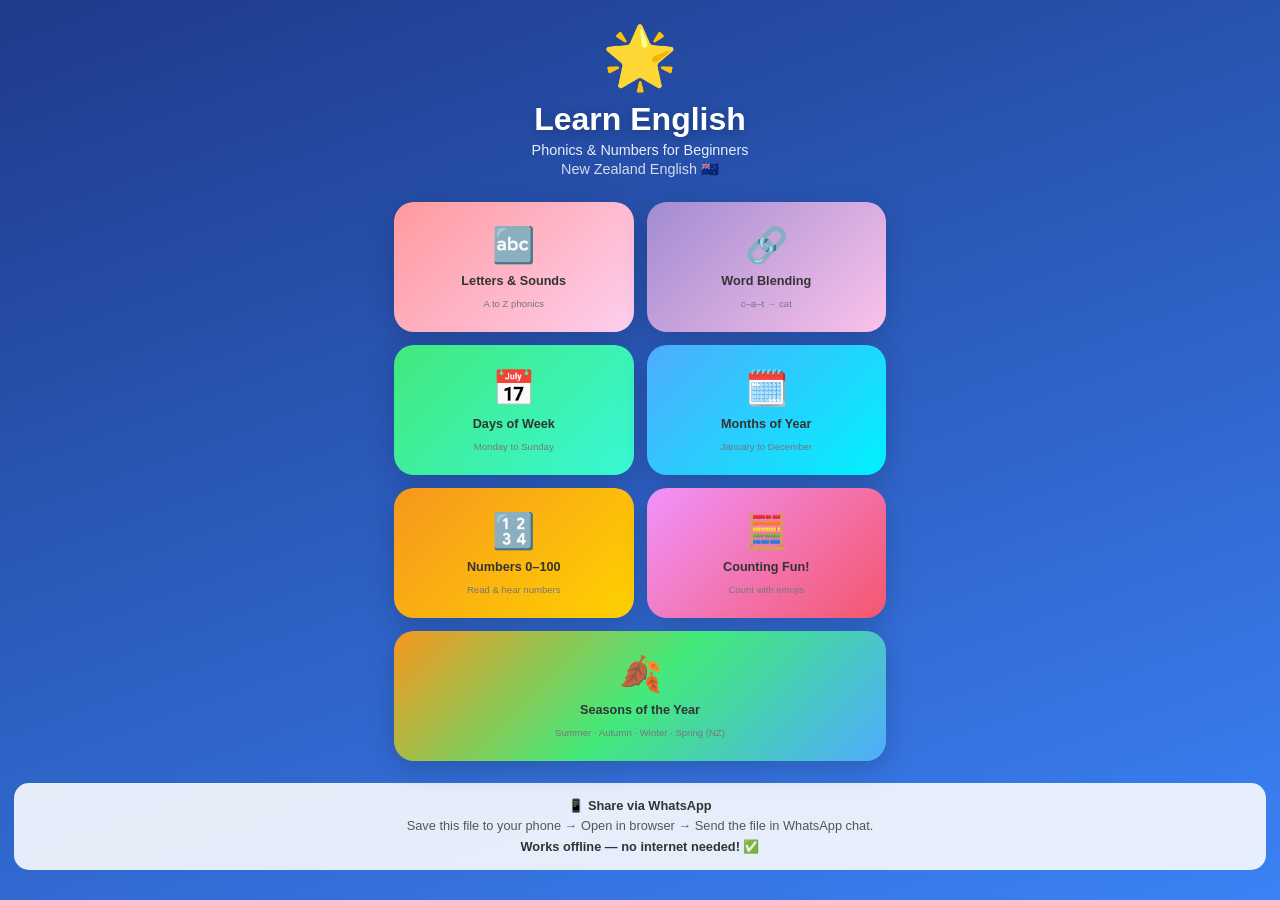
==== commit d22c6d82: "Change background to deep navy & blue gradient Updated --bg1 from #0093E9 to #1E3A8A and --bg2 from " ====
--- a/index.html
+++ b/index.html
@@ -5,14 +5,14 @@
 <meta name="viewport" content="width=device-width, initial-scale=1.0, user-scalable=no">
 <meta name="apple-mobile-web-app-capable" content="yes">
 <meta name="mobile-web-app-capable" content="yes">
-<meta name="theme-color" content="#0093E9">
+<meta name="theme-color" content="#1E3A8A">
 <title>Learn English – Phonics &amp; Numbers 🌟</title>
 <style>
 :root{
   --r:20px;
   --shadow:0 8px 28px rgba(0,0,0,.18);
-  --bg1:#0093E9;
-  --bg2:#80D0C7;
+  --bg1:#1E3A8A;
+  --bg2:#3B82F6;
 }
 *{box-sizing:border-box;margin:0;padding:0;-webkit-tap-highlight-color:transparent}
 html,body{height:100%;overflow:hidden}
@@ -374,6 +374,61 @@
 }
 .count-by-title{color:#fff;font-weight:800;font-size:1.05em;margin-bottom:14px}
 .count-by-row{display:flex;flex-wrap:wrap;gap:9px;justify-content:center}
+
+/* ── RECORDING ── */
+.rec-modal{
+  display:none;position:fixed;inset:0;background:rgba(0,0,0,.75);
+  z-index:400;align-items:flex-end;justify-content:center;padding:14px;
+}
+.rec-modal.show{display:flex}
+.rec-sheet{
+  background:#fff;border-radius:28px;
+  padding:26px 20px 28px;width:100%;max-width:400px;text-align:center;
+}
+.rec-title{font-size:1.05em;font-weight:900;color:#333;margin-bottom:3px}
+.rec-subtitle{font-size:.8em;color:#999;margin-bottom:14px}
+.rec-status{
+  background:#f5f5f5;border-radius:12px;padding:10px 14px;
+  font-size:.82em;color:#555;margin-bottom:16px;min-height:38px;
+  display:flex;align-items:center;justify-content:center;text-align:center;
+}
+.rec-mic-btn{
+  width:85px;height:85px;border-radius:50%;border:none;
+  font-size:2em;cursor:pointer;margin:0 auto 8px;display:flex;
+  align-items:center;justify-content:center;
+  box-shadow:0 5px 20px rgba(0,0,0,.2);transition:transform .15s;
+}
+.rec-mic-btn:active{transform:scale(.9)}
+.rec-mic-btn.idle{background:linear-gradient(135deg,#f5576c,#f093fb)}
+.rec-mic-btn.going{background:linear-gradient(135deg,#c0392b,#e74c3c);
+  animation:recpulse 1s ease-in-out infinite alternate}
+@keyframes recpulse{
+  from{box-shadow:0 0 0 0 rgba(231,76,60,.5)}
+  to{box-shadow:0 0 0 16px rgba(231,76,60,0)}
+}
+.rec-timer{font-size:1.2em;font-weight:800;color:#e74c3c;min-height:28px;margin-bottom:14px}
+.rec-row{display:flex;gap:8px;justify-content:center;flex-wrap:wrap;margin-bottom:10px}
+.rab{
+  background:#f0f0f0;border:none;border-radius:50px;
+  padding:9px 16px;font-size:.82em;font-weight:700;cursor:pointer;
+  display:inline-flex;align-items:center;gap:5px;transition:transform .15s;
+}
+.rab:active{transform:scale(.92)}
+.rab.g{background:linear-gradient(135deg,#43e97b,#38f9d7);color:#1a5c00}
+.rab.r{background:linear-gradient(135deg,#f5576c,#f093fb);color:#fff}
+.rec-close{background:none;border:none;color:#bbb;font-size:.82em;cursor:pointer;padding:8px;margin-top:2px}
+/* green mic dot on cards that have a saved recording */
+.lcard{position:relative}
+.has-rec::after{
+  content:'🎙️';font-size:.55em;line-height:1;
+  position:absolute;top:4px;right:4px;
+}
+.rec-mini-btn{
+  background:rgba(255,255,255,.25);border:1.5px solid rgba(255,255,255,.5);
+  border-radius:50px;padding:5px 10px;font-size:.72em;font-weight:700;
+  color:#fff;cursor:pointer;white-space:nowrap;
+}
+.rec-mini-btn:active{background:rgba(255,255,255,.5)}
 
 /* ── CONFETTI ── */
 .conf{
@@ -511,6 +566,7 @@
         <div class="blend-word-label" id="bgLabel"></div>
         <div class="blend-tip">Tap each sound bubble 👇</div>
         <div class="bubbles-row" id="bubblesRow"></div>
+        <div id="blendRecRow" style="display:flex;gap:8px;justify-content:center;flex-wrap:wrap;margin:6px 0 14px"></div>
         <div>
           <button class="blend-btn" onclick="blendIt()">🔗 Blend it!</button>
           <button class="back-to-list" onclick="showBlendPicker()">← Back</button>
@@ -633,6 +689,33 @@
     <div class="m-sound" id="mSound">Sound: "ah"</div>
     <button class="play-btn" onclick="playModalSound()">🔊 Hear the sound</button>
     <div class="m-example" id="mExample"></div>
+    <div style="margin-top:16px;border-top:1px solid #eee;padding-top:14px">
+      <div id="mRecInfo" style="font-size:.75em;color:#aaa;margin-bottom:8px">No recording saved</div>
+      <div style="display:flex;gap:8px;justify-content:center;flex-wrap:wrap">
+        <button id="mRecPlayBtn" class="rab" style="display:none" onclick="playMyLetter()">▶ My voice</button>
+        <button class="rab" onclick="openRecFromModal()">🎙️ Record my voice</button>
+      </div>
+    </div>
+  </div>
+</div>
+
+<!-- ═══════════════ RECORDING MODAL ═══════════════ -->
+<div class="rec-modal" id="recModal">
+  <div class="rec-sheet">
+    <div class="rec-title" id="recTitle">🎙️ Record your voice</div>
+    <div class="rec-subtitle" id="recSubtitle">Tap the microphone to start</div>
+    <div class="rec-status" id="recStatus">Ready to record</div>
+    <button class="rec-mic-btn idle" id="recMicBtn" onclick="recToggle()">🎙️</button>
+    <div class="rec-timer" id="recTimer"></div>
+    <div class="rec-row" id="recAfterRow" style="display:none">
+      <button class="rab" onclick="recPlayNew()">▶ Play back</button>
+      <button class="rab g" onclick="recSave()">✅ Save</button>
+    </div>
+    <div class="rec-row" id="recSavedRow" style="display:none">
+      <button class="rab" onclick="recPlaySaved()">▶ My recording</button>
+      <button class="rab r" onclick="recDelete()">🗑️ Delete</button>
+    </div>
+    <button class="rec-close" onclick="closeRec()">✕ Close</button>
   </div>
 </div>
 
@@ -960,10 +1043,28 @@
   document.getElementById('mWord').textContent    = d.w;
   document.getElementById('mSound').textContent   = d.d;
   document.getElementById('mExample').textContent = `"${d.L} is for ${d.w}"`;
+  const has = hasRec('letter_'+d.L);
+  document.getElementById('mRecInfo').textContent = has ? '✅ Your recording saved' : 'No recording saved';
+  document.getElementById('mRecPlayBtn').style.display = has ? 'inline-flex' : 'none';
   document.getElementById('letterModal').classList.add('show');
-  setTimeout(()=>say(d.s, {rate:0.72}), 350);
+  setTimeout(()=>playRec('letter_'+d.L, ()=>say(d.s,{rate:0.72})), 350);
   pop();
 }
+
+function openRecFromModal(){
+  if(!_curModal) return;
+  openRec('letter_'+_curModal.L,
+    '🎙️ Letter "'+_curModal.L+'"',
+    'Record: '+_curModal.p+' … '+_curModal.p+' … '+_curModal.w
+  );
+}
+
+function playMyLetter(){
+  if(!_curModal) return;
+  recPlaySavedKey('letter_'+_curModal.L);
+}
+
+function recPlaySavedKey(key){ const d=localStorage.getItem('rec_'+key); if(d) new Audio(d).play(); }
 
 function closeMod(evt){
   if(!evt || evt.target===document.getElementById('letterModal')){
@@ -973,7 +1074,8 @@
 }
 
 function playModalSound(){
-  if(_curModal) say(_curModal.s, {rate:0.72});
+  if(!_curModal) return;
+  playRec('letter_'+_curModal.L, ()=>say(_curModal.s,{rate:0.72}));
   pop();
 }
 
@@ -1042,17 +1144,33 @@
   document.getElementById('bgLabel').textContent = _curBlend.e + '  ' + _curBlend.w.toUpperCase();
   document.getElementById('blendResult').textContent = '';
 
-  document.getElementById('bubblesRow').innerHTML = _curBlend.s.map((s,i)=>`
-    ${i>0?'<span class="sep">–</span>':''}
-    <button class="bubble" id="bb${i}" onclick="tapBubble(${i})">${s}</button>
+  document.getElementById('bubblesRow').innerHTML = _curBlend.s.map((s,idx)=>`
+    ${idx>0?'<span class="sep">–</span>':''}
+    <button class="bubble" id="bb${idx}" onclick="tapBubble(${idx})">${s}</button>
   `).join('');
+
+  // Record buttons: one per phoneme + one for the whole word
+  const w = _curBlend.w;
+  document.getElementById('blendRecRow').innerHTML =
+    _curBlend.s.map((_,idx)=>`
+      <button class="rec-mini-btn" onclick="openRec('sound_${w}_${idx}','🎙️ Sound: ${_curBlend.s[idx]}','Record the sound &quot;${_curBlend.p[idx]}&quot; as in &quot;${w}&quot;')">
+        🎙️ ${_curBlend.s[idx]}
+      </button>`).join('')
+    + `<button class="rec-mini-btn" style="background:rgba(255,255,255,.45);"
+         onclick="openRec('word_${w}','🎙️ Word: ${w}','Record the whole word: ${w}')">
+         🎙️ "${w}"
+       </button>`;
 }
 
 function tapBubble(i){
   if(!_curBlend) return;
   const bb = document.getElementById('bb'+i);
   bb.classList.add('lit');
-  say(_curBlend.p[i], {rate:0.7}, ()=>setTimeout(()=>bb.classList.remove('lit'),250));
+  const remove = ()=>setTimeout(()=>bb.classList.remove('lit'),250);
+  playRec('sound_'+_curBlend.w+'_'+i,
+    ()=>say(_curBlend.p[i], {rate:0.7}, remove),
+    remove
+  );
 }
 
 function blendIt(){
@@ -1069,7 +1187,7 @@
 
   setTimeout(()=>{
     res.textContent = _curBlend.e + '  ' + _curBlend.w + '!';
-    say(_curBlend.w, {rate:0.85, pitch:1.15});
+    playRec('word_'+_curBlend.w, ()=>say(_curBlend.w,{rate:0.85,pitch:1.15}));
     celebrate();
   }, _curBlend.s.length*350+200);
 }
@@ -1094,24 +1212,27 @@
 const DAY_COLORS=['#ff6b6b','#ff9f43','#feca57','#48dbfb','#ff9ff3','#54a0ff','#5f27cd'];
 
 function buildDays(){
-  const today = new Date().getDay(); // 0=Sun
-  const todayIdx = today===0 ? 6 : today-1; // Mon=0 in our array
+  const today = new Date().getDay();
+  const todayIdx = today===0 ? 6 : today-1;
   document.getElementById('daysCol').innerHTML = DAYS.map((d,i)=>`
-    <button class="day-card" id="dc${i}" onclick="playDay(${i})">
+    <div class="day-card" id="dc${i}" onclick="playDay(${i})" style="cursor:pointer">
       <div class="day-num" style="background:${DAY_COLORS[i]}22;color:${DAY_COLORS[i]}">${i+1}</div>
       <span class="day-name">
         ${d.n}${i===todayIdx?'<span class="today-badge">TODAY!</span>':''}
       </span>
       <span class="day-emoji">${d.e}</span>
       <span style="font-size:1.3em;opacity:.4">🔊</span>
-    </button>`).join('');
+      <button class="rec-mini-btn" style="flex-shrink:0"
+        onclick="event.stopPropagation();openRec('day_${d.n}','📅 ${d.n}','Record the day: ${d.n}')">🎙️</button>
+    </div>`).join('');
 }
 
 function playDay(i){
   const d = DAYS[i];
   const card = document.getElementById('dc'+i);
   card.classList.add('playing');
-  say(`${d.n}. ${d.n}. ${d.fun}`, {rate:0.82}, ()=>card.classList.remove('playing'));
+  const done = ()=>card.classList.remove('playing');
+  playRec('day_'+d.n, ()=>say(`${d.n}. ${d.n}. ${d.fun}`,{rate:0.82},done), done);
   pop();
 }
 
@@ -1124,10 +1245,10 @@
 // ════════════════════════════════════════
 
 function buildMonths(){
-  const todayMonth = new Date().getMonth(); // 0=Jan
+  const todayMonth = new Date().getMonth();
   document.getElementById('monthsGrid').innerHTML = MONTHS.map((m,i)=>`
     <div class="month-card" id="mc${i}" onclick="playMonth(${i})"
-         style="border-left-color:${M_COLORS[i]}">
+         style="border-left-color:${M_COLORS[i]};cursor:pointer">
       <div class="month-num-tag" style="color:${M_COLORS[i]};background:${M_COLORS[i]}22">
         Month ${i+1}
       </div>
@@ -1135,6 +1256,8 @@
       <div class="month-emoji">${m.e}</div>
       <div class="month-season">${m.s}</div>
       ${i===todayMonth?'<span class="this-month">THIS MONTH!</span>':''}
+      <button class="rec-mini-btn" style="margin-top:8px;background:${M_COLORS[i]}33;color:#333;border-color:${M_COLORS[i]}66"
+        onclick="event.stopPropagation();openRec('month_${m.n}','🗓️ ${m.n}','Record the month: ${m.n}')">🎙️</button>
     </div>`).join('');
 }
 
@@ -1142,7 +1265,9 @@
   const m = MONTHS[i];
   const card = document.getElementById('mc'+i);
   card.classList.add('playing');
-  say(`${m.n}. Month number ${i+1}. ${m.n}. ${m.s.replace('🌞','').replace('🍁','').replace('❄️','').replace('🌺','').trim()}`, {rate:0.82}, ()=>card.classList.remove('playing'));
+  const done = ()=>card.classList.remove('playing');
+  const txt = `${m.n}. Month number ${i+1}. ${m.n}. ${m.s.replace(/[🌞🍁❄️🌺]/gu,'').trim()}`;
+  playRec('month_'+m.n, ()=>say(txt,{rate:0.82},done), done);
   pop();
 }
 
@@ -1305,6 +1430,130 @@
 // ════════════════════════════════════════
 //  INIT
 // ════════════════════════════════════════
+
+// ════════════════════════════════════════
+//  VOICE RECORDING ENGINE
+// ════════════════════════════════════════
+
+let _rKey='', _rBlob=null, _rMR=null, _rChunks=[], _rStream=null, _rTimer=null, _rSecs=0;
+
+function openRec(key, title, subtitle){
+  _rKey=key; _rBlob=null;
+  document.getElementById('recTitle').textContent    = title    || '🎙️ Record';
+  document.getElementById('recSubtitle').textContent = subtitle || 'Tap the mic to record';
+  _recRefreshUI();
+  document.getElementById('recModal').classList.add('show');
+}
+
+function _recRefreshUI(){
+  const has = hasRec(_rKey);
+  document.getElementById('recStatus').textContent   = has
+    ? '✅ Saved recording found. Tap mic to re-record.'
+    : 'No recording yet. Tap the mic!';
+  document.getElementById('recSavedRow').style.display = has ? 'flex' : 'none';
+  document.getElementById('recAfterRow').style.display = 'none';
+  document.getElementById('recTimer').textContent = '';
+  const btn = document.getElementById('recMicBtn');
+  btn.className='rec-mic-btn idle'; btn.textContent='🎙️';
+}
+
+async function recToggle(){
+  if(_rMR && _rMR.state==='recording'){ _rMR.stop(); return; }
+  try{
+    _rStream = await navigator.mediaDevices.getUserMedia({audio:true,video:false});
+  }catch(e){
+    document.getElementById('recStatus').textContent =
+      '❌ Microphone blocked. Allow microphone access in your browser settings, then try again.';
+    return;
+  }
+  _rChunks=[]; _rSecs=0;
+  const mime=['audio/webm;codecs=opus','audio/webm','audio/ogg','audio/mp4','']
+    .find(t=>!t||MediaRecorder.isTypeSupported(t));
+  _rMR = new MediaRecorder(_rStream, mime?{mimeType:mime}:{});
+  _rMR.ondataavailable = e=>{ if(e.data.size>0) _rChunks.push(e.data); };
+  _rMR.onstop = ()=>{
+    clearInterval(_rTimer);
+    _rStream.getTracks().forEach(t=>t.stop()); _rStream=null;
+    _rBlob = new Blob(_rChunks,{type:_rMR.mimeType||'audio/webm'});
+    document.getElementById('recStatus').textContent = `✅ ${_rSecs}s recorded — play it back or save!`;
+    document.getElementById('recMicBtn').className='rec-mic-btn idle';
+    document.getElementById('recMicBtn').textContent='🎙️';
+    document.getElementById('recAfterRow').style.display='flex';
+    document.getElementById('recTimer').textContent='';
+  };
+  _rMR.start(200);
+  _rTimer=setInterval(()=>{ _rSecs++; document.getElementById('recTimer').textContent=`⏱ ${_rSecs}s`; if(_rSecs>=30)_rMR.stop(); },1000);
+  document.getElementById('recStatus').textContent='🔴 Recording… tap ⏹ to stop';
+  document.getElementById('recMicBtn').className='rec-mic-btn going';
+  document.getElementById('recMicBtn').textContent='⏹';
+  document.getElementById('recAfterRow').style.display='none';
+}
+
+function recPlayNew(){ if(_rBlob) new Audio(URL.createObjectURL(_rBlob)).play(); }
+
+function recPlaySaved(){ const d=localStorage.getItem('rec_'+_rKey); if(d) new Audio(d).play(); }
+
+function recSave(){
+  if(!_rBlob) return;
+  const fr=new FileReader();
+  fr.onload=()=>{
+    try{
+      localStorage.setItem('rec_'+_rKey, fr.result);
+      document.getElementById('recStatus').textContent='🎉 Saved! App will use your voice for this sound.';
+      document.getElementById('recAfterRow').style.display='none';
+      document.getElementById('recSavedRow').style.display='flex';
+      _rBlob=null;
+      _refreshRecDots();
+    }catch(e){
+      document.getElementById('recStatus').textContent='❌ Storage full — please delete some recordings first.';
+    }
+  };
+  fr.readAsDataURL(_rBlob);
+}
+
+function recDelete(){
+  localStorage.removeItem('rec_'+_rKey);
+  document.getElementById('recStatus').textContent='🗑️ Deleted. App will use the computer voice again.';
+  document.getElementById('recSavedRow').style.display='none';
+  _refreshRecDots();
+}
+
+function closeRec(){
+  if(_rMR&&_rMR.state==='recording') _rMR.stop();
+  if(_rStream){ _rStream.getTracks().forEach(t=>t.stop()); _rStream=null; }
+  clearInterval(_rTimer);
+  document.getElementById('recModal').classList.remove('show');
+}
+
+/* ── helpers ── */
+function hasRec(key){ return !!localStorage.getItem('rec_'+key); }
+
+function playRec(key, fallback, onEnd){
+  const d=localStorage.getItem('rec_'+key);
+  if(d){
+    window.speechSynthesis.cancel();
+    if(_qTimer){clearTimeout(_qTimer);_qTimer=null;}
+    const a=new Audio(d);
+    if(onEnd) a.onended=onEnd;
+    a.play(); pop(); return true;
+  }
+  fallback(); return false;
+}
+
+function _refreshRecDots(){
+  ALPHA.forEach((a,i)=>{
+    const el=document.getElementById('lc'+i);
+    if(el) el.classList.toggle('has-rec', hasRec('letter_'+a.L));
+  });
+  // refresh modal rec button if open
+  if(_curModal){
+    const has=hasRec('letter_'+_curModal.L);
+    const pb=document.getElementById('mRecPlayBtn');
+    const info=document.getElementById('mRecInfo');
+    if(pb) pb.style.display=has?'inline-flex':'none';
+    if(info) info.textContent=has?'✅ Your recording saved':'No recording saved';
+  }
+}
 
 // ════════════════════════════════════════
 //  SEASONS
@@ -1341,13 +1590,22 @@
       <div class="season-words">
         ${s.words.map((w,wi)=>`
           <button class="sw-btn" id="sw${si}_${wi}"
-            onclick="event.stopPropagation();playSeasonWord(${si},${wi})">
+            onclick="event.stopPropagation();playSeasonWord(${si},${wi})"
+            title="Tap to hear · long press to record">
             ${w.e} ${w.w}
-          </button>`).join('')}
+          </button>
+          <button class="sw-btn" style="padding:5px 8px;font-size:.85em;background:rgba(255,255,255,.15)"
+            onclick="event.stopPropagation();openRec('sw_${s.name}_${wi}','🎙️ ${w.w}','Record the word: ${w.w}')">🎙️</button>`).join('')}
       </div>
-      <button class="season-hear-btn" onclick="event.stopPropagation();playSeason(${si})">
-        🔊 Hear about ${s.name}
-      </button>
+      <div style="display:flex;gap:8px;flex-wrap:wrap;justify-content:center">
+        <button class="season-hear-btn" onclick="event.stopPropagation();playSeason(${si})">
+          🔊 Hear about ${s.name}
+        </button>
+        <button class="season-hear-btn" style="background:rgba(255,255,255,.6)"
+          onclick="event.stopPropagation();openRec('season_${s.name}','🎙️ Season: ${s.name}','Record about ${s.name} — e.g. &quot;${s.desc}&quot;')">
+          🎙️ Record
+        </button>
+      </div>
     </div>
   `).join('');
 }
@@ -1356,7 +1614,8 @@
   const s = SEASONS[si];
   const card = document.getElementById('sc'+si);
   card.classList.add('playing');
-  say(`${s.name}! ${s.desc}`, {rate:0.82}, ()=>card.classList.remove('playing'));
+  const done = ()=>card.classList.remove('playing');
+  playRec('season_'+s.name, ()=>say(`${s.name}! ${s.desc}`,{rate:0.82},done), done);
   pop();
 }
 
@@ -1364,7 +1623,9 @@
   const w = SEASONS[si].words[wi];
   const btn = document.getElementById(`sw${si}_${wi}`);
   btn.classList.add('lit');
-  say(w.w, {rate:0.8}, ()=>setTimeout(()=>btn.classList.remove('lit'),300));
+  const done = ()=>setTimeout(()=>btn.classList.remove('lit'),300);
+  playRec('sw_'+SEASONS[si].name+'_'+wi,
+    ()=>say(w.w,{rate:0.8},done), done);
   pop();
 }
 
@@ -1387,6 +1648,7 @@
   refreshNumDisplay();
   buildEmojiPicker();
   randomCount();
+  _refreshRecDots();
   setTimeout(()=>say(
     "Welcome! Let's learn English together! Tap a button to start!",
     {rate:0.85, pitch:1.05}
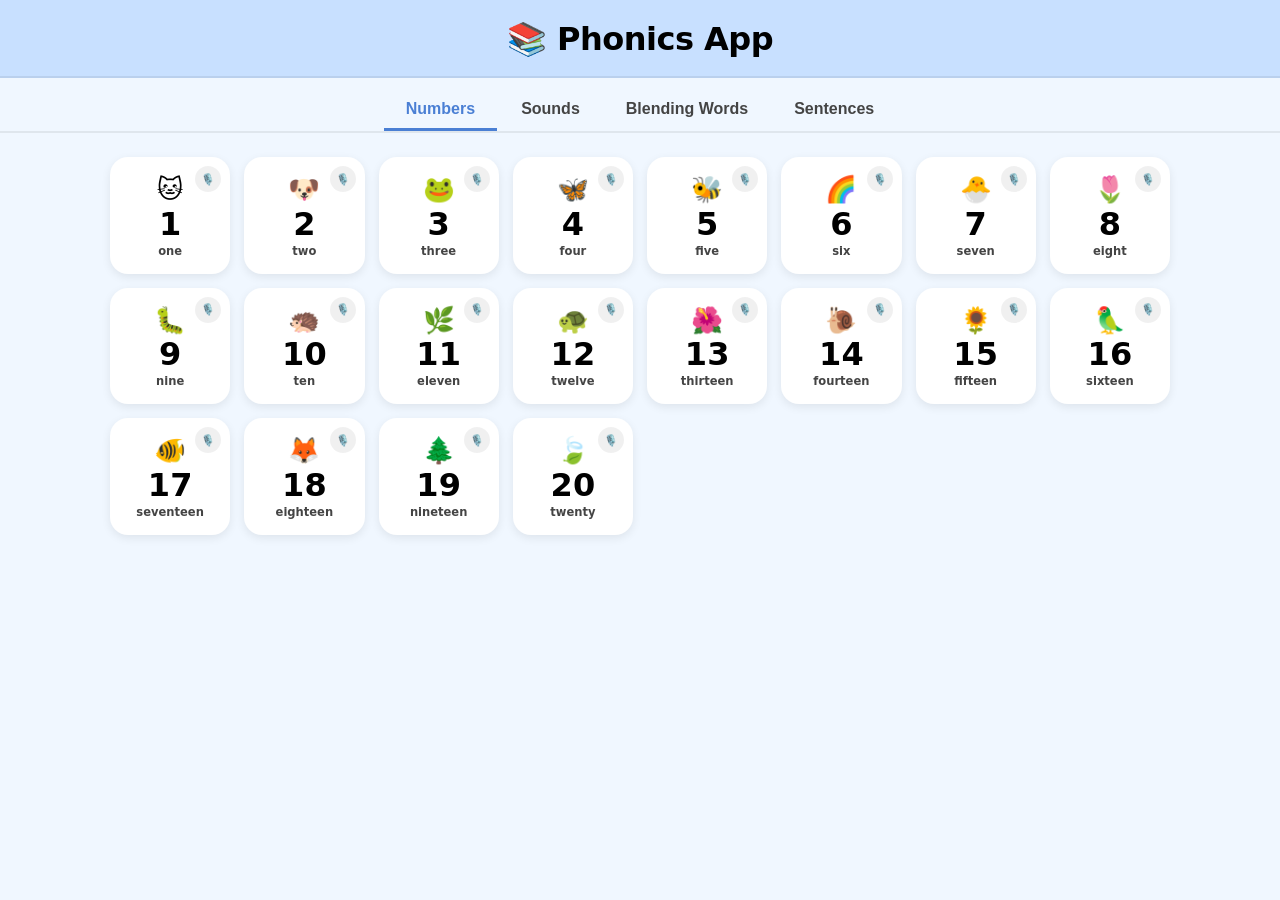
==== commit 31241065: "Update phonics app: black text, sentences tab, remove seasons - Change all letter/number/word text t" ====
--- a/index.html
+++ b/index.html
@@ -1,1661 +1,80 @@
 <!DOCTYPE html>
 <html lang="en">
 <head>
-<meta charset="UTF-8">
-<meta name="viewport" content="width=device-width, initial-scale=1.0, user-scalable=no">
-<meta name="apple-mobile-web-app-capable" content="yes">
-<meta name="mobile-web-app-capable" content="yes">
-<meta name="theme-color" content="#1E3A8A">
-<title>Learn English – Phonics &amp; Numbers 🌟</title>
-<style>
-:root{
-  --r:20px;
-  --shadow:0 8px 28px rgba(0,0,0,.18);
-  --bg1:#1E3A8A;
-  --bg2:#3B82F6;
-}
-*{box-sizing:border-box;margin:0;padding:0;-webkit-tap-highlight-color:transparent}
-html,body{height:100%;overflow:hidden}
-body{
-  font-family:'Segoe UI','Helvetica Neue',Arial,sans-serif;
-  background:linear-gradient(160deg,var(--bg1) 0%,var(--bg2) 100%);
-  display:flex;flex-direction:column;
-  color:#222;
-  user-select:none;
-}
-
-/* ── PAGES ── */
-.page{display:none;flex-direction:column;height:100%}
-.page.active{display:flex}
-
-/* ── HEADER ── */
-.hdr{
-  background:rgba(255,255,255,.18);
-  backdrop-filter:blur(16px);
-  -webkit-backdrop-filter:blur(16px);
-  padding:12px 15px;
-  display:flex;align-items:center;justify-content:space-between;
-  border-bottom:1px solid rgba(255,255,255,.3);
-  flex-shrink:0;
-  min-height:54px;
-}
-.hdr-title{font-size:1.05em;font-weight:800;color:#fff;text-shadow:0 2px 8px rgba(0,0,0,.25);text-align:center;flex:1}
-.back-btn{
-  background:rgba(255,255,255,.92);border:none;border-radius:50px;
-  padding:7px 16px;cursor:pointer;font-size:.85em;font-weight:700;
-  color:#444;white-space:nowrap;min-width:65px;
-  box-shadow:0 3px 10px rgba(0,0,0,.12);
-}
-.spacer{min-width:65px}
-
-/* ── SCROLL CONTENT ── */
-.sc{flex:1;overflow-y:auto;padding:18px 14px 50px;-webkit-overflow-scrolling:touch}
-
-/* ── HOME ── */
-.home-hero{text-align:center;padding:22px 10px 10px;color:#fff}
-.home-logo{font-size:3.8em;display:block;animation:bob 2.5s ease-in-out infinite}
-@keyframes bob{0%,100%{transform:translateY(0)}50%{transform:translateY(-12px)}}
-.home-title{font-size:2em;font-weight:900;text-shadow:0 3px 12px rgba(0,0,0,.25);margin:8px 0 4px}
-.home-sub{font-size:.9em;opacity:.9}
-.home-flag{font-size:.9em;opacity:.8;margin-top:3px}
-
-.menu-grid{
-  display:grid;grid-template-columns:1fr 1fr;gap:13px;
-  padding:14px;max-width:520px;margin:0 auto;
-}
-.mc{
-  background:#fff;border-radius:var(--r);padding:22px 12px;
-  cursor:pointer;text-align:center;box-shadow:var(--shadow);
-  border:none;display:flex;flex-direction:column;
-  align-items:center;gap:8px;min-height:130px;justify-content:center;
-  transition:transform .15s,box-shadow .15s;
-}
-.mc:active{transform:scale(.94)}
-.mc-icon{font-size:2.6em}
-.mc-label{font-size:.95em;font-weight:800;color:#333;line-height:1.2}
-.mc-sub{font-size:.72em;color:#777}
-.mc.alpha{background:linear-gradient(135deg,#ff9a9e,#fecfef)}
-.mc.blend{background:linear-gradient(135deg,#a18cd1,#fbc2eb)}
-.mc.days{background:linear-gradient(135deg,#43e97b,#38f9d7)}
-.mc.months{background:linear-gradient(135deg,#4facfe,#00f2fe)}
-.mc.nums{background:linear-gradient(135deg,#f7971e,#ffd200)}
-.mc.count{background:linear-gradient(135deg,#f093fb,#f5576c)}
-.mc.wide{grid-column:span 2}
-
-.share-box{
-  background:rgba(255,255,255,.88);border-radius:15px;
-  padding:13px 18px;margin:8px 14px 20px;text-align:center;
-  font-size:.8em;color:#555;line-height:1.6;
-}
-.share-box strong{color:#333}
-
-/* ── LETTER GRID ── */
-.letter-grid{
-  display:grid;grid-template-columns:repeat(4,1fr);gap:9px;
-}
-@media(min-width:380px){.letter-grid{grid-template-columns:repeat(5,1fr)}}
-@media(min-width:500px){.letter-grid{grid-template-columns:repeat(6,1fr)}}
-
-.lcard{
-  background:#fff;border-radius:14px;padding:10px 4px;text-align:center;
-  cursor:pointer;box-shadow:0 4px 12px rgba(0,0,0,.1);
-  transition:transform .15s;border:3px solid transparent;
-}
-.lcard:active{transform:scale(.9)}
-.lcard.playing{border-color:#fff;animation:pop .45s ease-in-out infinite alternate}
-@keyframes pop{from{transform:scale(1)}to{transform:scale(1.08)}}
-.l-big{font-size:1.7em;font-weight:900;line-height:1}
-.l-small{font-size:1.1em;font-weight:700;opacity:.55;line-height:1}
-.l-emoji{font-size:1.15em;margin:3px 0}
-.l-word{font-size:.6em;font-weight:600;color:#666}
-
-/* ── LETTER MODAL ── */
-.modal-wrap{
-  display:none;position:fixed;inset:0;
-  background:rgba(0,0,0,.7);z-index:300;
-  align-items:center;justify-content:center;padding:20px;
-}
-.modal-wrap.show{display:flex}
-.modal-card{
-  background:#fff;border-radius:28px;padding:35px 25px;
-  text-align:center;max-width:290px;width:100%;position:relative;
-  animation:popIn .3s cubic-bezier(.175,.885,.32,1.275);
-}
-@keyframes popIn{from{transform:scale(.5);opacity:0}to{transform:scale(1);opacity:1}}
-.m-letter{font-size:4.5em;font-weight:900;line-height:1;margin-bottom:8px}
-.m-emoji{font-size:3em;margin:8px 0}
-.m-word{font-size:1.7em;font-weight:800;margin-bottom:4px}
-.m-sound{font-size:.9em;color:#777;margin-bottom:18px}
-.m-example{margin-top:12px;font-size:.82em;color:#999;font-style:italic}
-.close-btn{
-  position:absolute;top:14px;right:14px;
-  background:#eee;border:none;border-radius:50%;
-  width:34px;height:34px;font-size:1.1em;cursor:pointer;
-  display:flex;align-items:center;justify-content:center;
-}
-.play-btn{
-  background:linear-gradient(135deg,#667eea,#764ba2);
-  color:#fff;border:none;border-radius:50px;
-  padding:14px 30px;font-size:1.05em;font-weight:700;
-  cursor:pointer;box-shadow:0 5px 18px rgba(102,126,234,.4);
-  display:inline-flex;align-items:center;gap:8px;
-  transition:transform .15s;
-}
-.play-btn:active{transform:scale(.95)}
-
-/* ── BLENDING ── */
-.blend-section-title{
-  color:rgba(255,255,255,.9);font-size:.9em;font-weight:700;
-  text-align:center;margin-bottom:14px;
-}
-.blend-pick-grid{
-  display:grid;grid-template-columns:repeat(3,1fr);gap:10px;margin-bottom:20px;
-}
-.bpick{
-  background:#fff;border-radius:16px;padding:16px 8px;
-  text-align:center;cursor:pointer;box-shadow:0 4px 12px rgba(0,0,0,.1);
-  transition:transform .15s;border:none;
-}
-.bpick:active{transform:scale(.93)}
-.bpick.playing{background:linear-gradient(135deg,#a18cd1,#fbc2eb);animation:pop .45s infinite alternate}
-.bpick-emoji{font-size:1.6em;display:block;margin-bottom:4px}
-.bpick-word{font-size:1.1em;font-weight:900;color:#333}
-.bpick-sounds{font-size:.65em;color:#999;letter-spacing:2px;margin-top:2px}
-
-/* Blend game */
-.blend-game{
-  background:rgba(255,255,255,.15);border-radius:22px;
-  padding:22px 16px;text-align:center;margin-bottom:18px;
-}
-.blend-word-label{color:#fff;font-size:1.3em;font-weight:900;margin-bottom:6px}
-.blend-tip{color:rgba(255,255,255,.75);font-size:.85em;margin-bottom:18px}
-.bubbles-row{display:flex;align-items:center;justify-content:center;gap:12px;flex-wrap:wrap;margin:16px 0}
-.bubble{
-  background:#fff;border-radius:50%;width:70px;height:70px;
-  display:flex;align-items:center;justify-content:center;
-  font-size:1.9em;font-weight:900;cursor:pointer;
-  box-shadow:var(--shadow);transition:all .15s;color:#333;border:none;
-}
-.bubble:active,.bubble.lit{
-  background:linear-gradient(135deg,#f093fb,#f5576c);color:#fff;transform:scale(1.12);
-}
-.sep{color:rgba(255,255,255,.7);font-size:1.5em;font-weight:900}
-.blend-btn{
-  background:linear-gradient(135deg,#43e97b,#38f9d7);
-  color:#1a6b3a;border:none;border-radius:50px;
-  padding:16px 36px;font-size:1.2em;font-weight:900;cursor:pointer;
-  box-shadow:0 5px 18px rgba(67,233,123,.4);
-  display:inline-flex;align-items:center;gap:8px;margin:12px 8px;
-  transition:transform .15s;
-}
-.blend-btn:active{transform:scale(.95)}
-.back-to-list{
-  background:rgba(255,255,255,.85);border:none;border-radius:50px;
-  padding:10px 22px;font-size:.88em;font-weight:700;color:#555;
-  cursor:pointer;margin:6px 8px;
-}
-.blend-result{
-  font-size:2.2em;font-weight:900;color:#fff;
-  text-shadow:0 2px 10px rgba(0,0,0,.2);
-  min-height:55px;display:flex;align-items:center;justify-content:center;
-}
-
-.cat-row{display:flex;flex-wrap:wrap;gap:8px;justify-content:center;margin-bottom:14px}
-.cat-btn{
-  background:rgba(255,255,255,.85);border:none;border-radius:50px;
-  padding:7px 16px;font-size:.8em;font-weight:700;color:#555;cursor:pointer;
-}
-.cat-btn.active{background:#fff;color:#764ba2;box-shadow:0 3px 10px rgba(0,0,0,.12)}
-.all-words-grid{display:grid;grid-template-columns:repeat(3,1fr);gap:10px}
-
-/* ── DAYS ── */
-.days-col{display:flex;flex-direction:column;gap:11px}
-.day-card{
-  background:#fff;border-radius:18px;padding:18px 20px;
-  cursor:pointer;box-shadow:var(--shadow);
-  display:flex;align-items:center;gap:16px;transition:transform .15s;
-  position:relative;overflow:hidden;border:none;width:100%;text-align:left;
-}
-.day-card:active{transform:scale(.97)}
-.day-card.playing{animation:pop .4s infinite alternate}
-.day-num{
-  border-radius:50%;width:42px;height:42px;
-  display:flex;align-items:center;justify-content:center;
-  font-weight:900;font-size:1.1em;flex-shrink:0;
-}
-.day-name{font-size:1.3em;font-weight:800;flex:1}
-.day-emoji{font-size:1.6em}
-.today-badge{
-  font-size:.65em;font-weight:800;color:#fff;
-  background:linear-gradient(135deg,#f7971e,#ffd200);
-  border-radius:50px;padding:3px 10px;margin-left:8px;
-  display:inline-block;vertical-align:middle;
-}
-.hear-all-btn{
-  background:rgba(255,255,255,.9);border:none;border-radius:50px;
-  padding:10px 24px;font-size:.9em;font-weight:700;cursor:pointer;color:#218c74;
-  display:block;margin:0 auto 16px;
-}
-
-/* ── SEASONS ── */
-.seasons-col{display:flex;flex-direction:column;gap:14px}
-.season-card{
-  border-radius:22px;padding:22px 20px;cursor:pointer;
-  box-shadow:var(--shadow);border:none;width:100%;text-align:left;
-  transition:transform .15s;position:relative;overflow:hidden;
-}
-.season-card:active{transform:scale(.97)}
-.season-card.playing{animation:pop .4s infinite alternate}
-.season-top{display:flex;align-items:center;gap:16px;margin-bottom:14px}
-.season-icon{font-size:3em;flex-shrink:0}
-.season-name{font-size:1.8em;font-weight:900;color:#fff;text-shadow:0 2px 8px rgba(0,0,0,.25);line-height:1}
-.season-nz{font-size:.78em;color:rgba(255,255,255,.85);margin-top:3px;font-weight:600}
-.season-months-row{display:flex;flex-wrap:wrap;gap:7px;margin-bottom:12px}
-.sm-chip{
-  background:rgba(255,255,255,.85);border-radius:50px;
-  padding:5px 12px;font-size:.8em;font-weight:700;color:#333;
-}
-.sm-chip.cur{background:#fff;box-shadow:0 2px 8px rgba(0,0,0,.15)}
-.season-words{display:flex;flex-wrap:wrap;gap:7px;margin-bottom:14px}
-.sw-btn{
-  background:rgba(255,255,255,.25);border:2px solid rgba(255,255,255,.5);
-  border-radius:50px;padding:7px 14px;font-size:.82em;font-weight:700;
-  color:#fff;cursor:pointer;transition:all .15s;
-}
-.sw-btn:active,.sw-btn.lit{background:rgba(255,255,255,.7);color:#333}
-.season-hear-btn{
-  background:rgba(255,255,255,.9);border:none;border-radius:50px;
-  padding:10px 22px;font-size:.88em;font-weight:700;color:#333;
-  cursor:pointer;display:inline-flex;align-items:center;gap:7px;
-}
-.season-now-badge{
-  position:absolute;top:14px;right:14px;
-  background:rgba(255,255,255,.95);border-radius:50px;
-  padding:4px 12px;font-size:.72em;font-weight:800;color:#333;
-}
-
-/* ── MONTHS ── */
-.months-grid{display:grid;grid-template-columns:1fr 1fr;gap:11px}
-.month-card{
-  background:#fff;border-radius:18px;padding:18px 14px;
-  cursor:pointer;box-shadow:var(--shadow);text-align:center;
-  transition:transform .15s;border:none;border-left:5px solid #ccc;
-}
-.month-card:active{transform:scale(.94)}
-.month-card.playing{animation:pop .4s infinite alternate}
-.month-num-tag{
-  font-size:.72em;font-weight:700;border-radius:50px;
-  padding:2px 10px;display:inline-block;margin-bottom:6px;
-}
-.month-name{font-size:1.1em;font-weight:800;display:block;margin-bottom:4px}
-.month-emoji{font-size:1.6em}
-.month-season{font-size:.68em;color:#888;margin-top:4px}
-.this-month{font-size:.65em;font-weight:800;color:#fff;
-  background:linear-gradient(135deg,#4facfe,#00f2fe);
-  border-radius:50px;padding:2px 8px;display:inline-block;margin-top:3px}
-
-/* ── NUMBERS ── */
-.num-browser{text-align:center;margin-bottom:20px}
-.num-big-card{
-  background:#fff;border-radius:28px;padding:28px 20px;
-  max-width:270px;margin:0 auto 18px;box-shadow:var(--shadow);
-  cursor:pointer;transition:transform .15s;
-}
-.num-big-card:active{transform:scale(.97)}
-.num-big{
-  font-size:5em;font-weight:900;line-height:1;
-  background:linear-gradient(135deg,#f7971e,#ffd200);
-  -webkit-background-clip:text;-webkit-text-fill-color:transparent;background-clip:text;
-}
-.num-word{font-size:1.6em;font-weight:700;color:#555;margin-top:8px;text-transform:capitalize}
-.num-dots{font-size:1.4em;margin:12px 0;line-height:1.5;min-height:55px}
-.num-tap-label{color:#bbb;font-size:.8em;margin-top:8px}
-
-.num-nav{display:flex;align-items:center;justify-content:center;gap:14px;margin-bottom:18px}
-.nav-arrow{
-  background:#fff;border:none;border-radius:50%;width:52px;height:52px;
-  font-size:1.4em;cursor:pointer;box-shadow:var(--shadow);
-  display:flex;align-items:center;justify-content:center;transition:transform .15s;
-}
-.nav-arrow:active{transform:scale(.9)}
-.nav-arrow:disabled{opacity:.35;cursor:not-allowed}
-.nav-progress{color:rgba(255,255,255,.85);font-size:.88em;font-weight:700;min-width:90px;text-align:center}
-
-.num-grid{display:grid;grid-template-columns:repeat(5,1fr);gap:7px;margin-top:16px}
-@media(min-width:380px){.num-grid{grid-template-columns:repeat(6,1fr)}}
-.ngb{
-  background:#fff;border:none;border-radius:11px;
-  padding:10px 3px;font-size:1em;font-weight:700;cursor:pointer;
-  box-shadow:0 3px 8px rgba(0,0,0,.1);transition:transform .15s;
-}
-.ngb:active{transform:scale(.88)}
-.ngb.sel{background:linear-gradient(135deg,#f7971e,#ffd200);color:#fff;transform:scale(1.06)}
-
-/* ── COUNTING ── */
-.count-setup{text-align:center;margin-bottom:16px}
-.range-row{display:flex;gap:8px;justify-content:center;flex-wrap:wrap;margin-bottom:14px}
-.range-btn{
-  background:rgba(255,255,255,.85);border:none;border-radius:50px;
-  padding:9px 18px;font-size:.88em;font-weight:700;color:#555;cursor:pointer;
-}
-.range-btn.active{background:#fff;color:#f7971e;box-shadow:0 3px 10px rgba(0,0,0,.12)}
-.emoji-pick-row{display:flex;gap:7px;justify-content:center;flex-wrap:wrap;margin-bottom:10px}
-.ep-btn{
-  background:rgba(255,255,255,.35);border:none;border-radius:10px;
-  padding:7px;font-size:1.5em;cursor:pointer;width:44px;height:44px;
-  display:flex;align-items:center;justify-content:center;transition:all .15s;
-}
-.ep-btn.sel{background:rgba(255,255,255,.95)}
-
-.count-area{background:rgba(255,255,255,.15);border-radius:22px;padding:22px 14px;text-align:center}
-.count-question{color:#fff;font-size:1.1em;font-weight:800;margin-bottom:16px}
-.emoji-grid{display:flex;flex-wrap:wrap;gap:7px;justify-content:center;min-height:90px;margin:14px 0}
-.ce{
-  font-size:1.8em;cursor:pointer;border-radius:10px;
-  padding:5px;background:rgba(255,255,255,.2);
-  width:52px;height:52px;display:flex;align-items:center;justify-content:center;
-  transition:all .2s;border:2px solid transparent;
-}
-.ce.counted{background:rgba(67,233,123,.4);border-color:#43e97b;transform:scale(1.1)}
-.count-num{font-size:3.2em;font-weight:900;color:#fff;text-shadow:0 3px 10px rgba(0,0,0,.2);margin:10px 0 4px}
-.count-word{font-size:1.3em;font-weight:700;color:rgba(255,255,255,.9);margin-bottom:14px;min-height:32px}
-.count-btns{display:flex;gap:9px;justify-content:center;flex-wrap:wrap}
-.cbtn{
-  background:#fff;border:none;border-radius:50px;
-  padding:11px 22px;font-size:.9em;font-weight:700;cursor:pointer;
-  box-shadow:var(--shadow);display:inline-flex;align-items:center;gap:6px;transition:transform .15s;
-}
-.cbtn:active{transform:scale(.93)}
-.cbtn.hot{background:linear-gradient(135deg,#f093fb,#f5576c);color:#fff}
-
-.count-by-box{
-  margin-top:22px;background:rgba(255,255,255,.15);
-  border-radius:22px;padding:18px 14px;text-align:center;
-}
-.count-by-title{color:#fff;font-weight:800;font-size:1.05em;margin-bottom:14px}
-.count-by-row{display:flex;flex-wrap:wrap;gap:9px;justify-content:center}
-
-/* ── RECORDING ── */
-.rec-modal{
-  display:none;position:fixed;inset:0;background:rgba(0,0,0,.75);
-  z-index:400;align-items:flex-end;justify-content:center;padding:14px;
-}
-.rec-modal.show{display:flex}
-.rec-sheet{
-  background:#fff;border-radius:28px;
-  padding:26px 20px 28px;width:100%;max-width:400px;text-align:center;
-}
-.rec-title{font-size:1.05em;font-weight:900;color:#333;margin-bottom:3px}
-.rec-subtitle{font-size:.8em;color:#999;margin-bottom:14px}
-.rec-status{
-  background:#f5f5f5;border-radius:12px;padding:10px 14px;
-  font-size:.82em;color:#555;margin-bottom:16px;min-height:38px;
-  display:flex;align-items:center;justify-content:center;text-align:center;
-}
-.rec-mic-btn{
-  width:85px;height:85px;border-radius:50%;border:none;
-  font-size:2em;cursor:pointer;margin:0 auto 8px;display:flex;
-  align-items:center;justify-content:center;
-  box-shadow:0 5px 20px rgba(0,0,0,.2);transition:transform .15s;
-}
-.rec-mic-btn:active{transform:scale(.9)}
-.rec-mic-btn.idle{background:linear-gradient(135deg,#f5576c,#f093fb)}
-.rec-mic-btn.going{background:linear-gradient(135deg,#c0392b,#e74c3c);
-  animation:recpulse 1s ease-in-out infinite alternate}
-@keyframes recpulse{
-  from{box-shadow:0 0 0 0 rgba(231,76,60,.5)}
-  to{box-shadow:0 0 0 16px rgba(231,76,60,0)}
-}
-.rec-timer{font-size:1.2em;font-weight:800;color:#e74c3c;min-height:28px;margin-bottom:14px}
-.rec-row{display:flex;gap:8px;justify-content:center;flex-wrap:wrap;margin-bottom:10px}
-.rab{
-  background:#f0f0f0;border:none;border-radius:50px;
-  padding:9px 16px;font-size:.82em;font-weight:700;cursor:pointer;
-  display:inline-flex;align-items:center;gap:5px;transition:transform .15s;
-}
-.rab:active{transform:scale(.92)}
-.rab.g{background:linear-gradient(135deg,#43e97b,#38f9d7);color:#1a5c00}
-.rab.r{background:linear-gradient(135deg,#f5576c,#f093fb);color:#fff}
-.rec-close{background:none;border:none;color:#bbb;font-size:.82em;cursor:pointer;padding:8px;margin-top:2px}
-/* green mic dot on cards that have a saved recording */
-.lcard{position:relative}
-.has-rec::after{
-  content:'🎙️';font-size:.55em;line-height:1;
-  position:absolute;top:4px;right:4px;
-}
-.rec-mini-btn{
-  background:rgba(255,255,255,.25);border:1.5px solid rgba(255,255,255,.5);
-  border-radius:50px;padding:5px 10px;font-size:.72em;font-weight:700;
-  color:#fff;cursor:pointer;white-space:nowrap;
-}
-.rec-mini-btn:active{background:rgba(255,255,255,.5)}
-
-/* ── CONFETTI ── */
-.conf{
-  position:fixed;pointer-events:none;z-index:999;font-size:1.4em;
-  animation:flyUp 1.4s ease-out forwards;
-}
-@keyframes flyUp{
-  0%{transform:translateY(0) scale(1) rotate(0deg);opacity:1}
-  100%{transform:translateY(-180px) scale(0) rotate(540deg);opacity:0}
-}
-
-/* ── SECTION SUBTITLE ── */
-.sec-sub{
-  text-align:center;color:rgba(255,255,255,.88);
-  font-size:.9em;margin-bottom:14px;line-height:1.5;
-}
-</style>
+  <meta charset="UTF-8">
+  <meta name="viewport" content="width=device-width, initial-scale=1.0">
+  <title>Phonics App</title>
+  <link rel="stylesheet" href="style.css">
 </head>
 <body>
 
-<!-- ═══════════════ HOME ═══════════════ -->
-<div id="pg-home" class="page active">
-  <div style="flex:1;overflow-y:auto;-webkit-overflow-scrolling:touch">
-    <div class="home-hero">
-      <span class="home-logo">🌟</span>
-      <h1 class="home-title">Learn English</h1>
-      <p class="home-sub">Phonics &amp; Numbers for Beginners</p>
-      <p class="home-flag">New Zealand English 🇳🇿</p>
-    </div>
-    <div class="menu-grid">
-      <button class="mc alpha" onclick="go('pg-alpha')">
-        <span class="mc-icon">🔤</span>
-        <span class="mc-label">Letters &amp; Sounds</span>
-        <span class="mc-sub">A to Z phonics</span>
+  <header>
+    <h1>📚 Phonics App</h1>
+  </header>
+
+  <nav class="tabs" aria-label="Section selector">
+    <button class="tab-btn active" data-tab="numbers" aria-selected="true">Numbers</button>
+    <button class="tab-btn" data-tab="sounds" aria-selected="false">Sounds</button>
+    <button class="tab-btn" data-tab="blending" aria-selected="false">Blending Words</button>
+    <button class="tab-btn" data-tab="sentences" aria-selected="false">Sentences</button>
+  </nav>
+
+  <main>
+    <section id="numbers-section" class="content-section active" aria-label="Numbers 1 to 20">
+      <div class="cards-grid" id="numbers-grid"></div>
+    </section>
+
+    <section id="sounds-section" class="content-section" aria-label="Letter sounds A to Z">
+      <div class="cards-grid" id="sounds-grid"></div>
+    </section>
+
+    <section id="blending-section" class="content-section" aria-label="Blending words">
+      <div class="cards-grid blending-grid" id="blending-grid"></div>
+    </section>
+
+    <section id="sentences-section" class="content-section" aria-label="Simple reading sentences">
+      <div class="sentences-grid" id="sentences-grid"></div>
+    </section>
+  </main>
+
+  <!-- Voice Recording Modal -->
+  <div class="modal-overlay" id="record-modal" role="dialog" aria-modal="true" aria-labelledby="modal-title">
+    <div class="modal">
+      <button class="modal-close" id="modal-close" aria-label="Close">✕</button>
+
+      <h2 id="modal-title">Record Your Voice</h2>
+      <p class="modal-for">Recording for: <strong id="modal-item-label"></strong></p>
+
+      <div class="recorder-viz" aria-hidden="true">
+        <span class="viz-idle" id="viz-idle">🎙️</span>
+        <div class="waveform" id="waveform"></div>
+      </div>
+
+      <p class="record-timer" id="record-timer" aria-live="off"></p>
+
+      <div class="recorder-controls">
+        <button class="btn btn-record" id="btn-record">
+          <span class="btn-icon">🎙️</span>
+          <span class="btn-label">Record</span>
+        </button>
+        <button class="btn btn-preview" id="btn-play-preview" disabled>
+          <span class="btn-icon">▶️</span>
+          <span class="btn-label">Preview</span>
+        </button>
+        <button class="btn btn-save" id="btn-save" disabled>
+          <span class="btn-icon">💾</span>
+          <span class="btn-label">Save</span>
+        </button>
+      </div>
+
+      <button class="btn-delete-rec" id="btn-delete" style="display:none">
+        🗑️ Remove custom recording
       </button>
-      <button class="mc blend" onclick="go('pg-blend')">
-        <span class="mc-icon">🔗</span>
-        <span class="mc-label">Word Blending</span>
-        <span class="mc-sub">c–a–t → cat</span>
-      </button>
-      <button class="mc days" onclick="go('pg-days')">
-        <span class="mc-icon">📅</span>
-        <span class="mc-label">Days of Week</span>
-        <span class="mc-sub">Monday to Sunday</span>
-      </button>
-      <button class="mc months" onclick="go('pg-months')">
-        <span class="mc-icon">🗓️</span>
-        <span class="mc-label">Months of Year</span>
-        <span class="mc-sub">January to December</span>
-      </button>
-      <button class="mc nums" onclick="go('pg-nums')">
-        <span class="mc-icon">🔢</span>
-        <span class="mc-label">Numbers 0–100</span>
-        <span class="mc-sub">Read &amp; hear numbers</span>
-      </button>
-      <button class="mc count" onclick="go('pg-count')">
-        <span class="mc-icon">🧮</span>
-        <span class="mc-label">Counting Fun!</span>
-        <span class="mc-sub">Count with emojis</span>
-      </button>
-      <button class="mc wide" onclick="go('pg-seasons')"
-        style="background:linear-gradient(135deg,#f7971e 0%,#43e97b 50%,#4facfe 100%)">
-        <span class="mc-icon">🍂</span>
-        <span class="mc-label">Seasons of the Year</span>
-        <span class="mc-sub">Summer · Autumn · Winter · Spring (NZ)</span>
-      </button>
-    </div>
-    <div class="share-box">
-      <strong>📱 Share via WhatsApp</strong><br>
-      Save this file to your phone → Open in browser → Send the file in WhatsApp chat.<br>
-      <strong>Works offline — no internet needed! ✅</strong>
+
+      <p class="record-status" id="record-status" aria-live="polite">Click Record to start</p>
     </div>
   </div>
-</div>
 
-<!-- ═══════════════ SEASONS ═══════════════ -->
-<div id="pg-seasons" class="page">
-  <div class="hdr">
-    <button class="back-btn" onclick="go('pg-home')">← Home</button>
-    <span class="hdr-title">🍂 Seasons of the Year</span>
-    <div class="spacer"></div>
-  </div>
-  <div class="sc">
-    <p class="sec-sub">New Zealand seasons 🇳🇿 — tap to hear! 🔊</p>
-    <div style="text-align:center;margin-bottom:16px">
-      <button onclick="hearAllSeasons()" style="background:rgba(255,255,255,.9);border:none;border-radius:50px;padding:10px 24px;font-size:.9em;font-weight:700;cursor:pointer;color:#218c74;">
-        ▶ Hear all seasons in order
-      </button>
-    </div>
-    <div class="seasons-col" id="seasonsCol"></div>
-  </div>
-</div>
-
-<!-- ═══════════════ ALPHABET ═══════════════ -->
-<div id="pg-alpha" class="page">
-  <div class="hdr">
-    <button class="back-btn" onclick="go('pg-home')">← Home</button>
-    <span class="hdr-title">🔤 Letters &amp; Sounds</span>
-    <div class="spacer"></div>
-  </div>
-  <div class="sc">
-    <p class="sec-sub">Tap any letter to hear its sound 🔊</p>
-    <div style="text-align:center;margin-bottom:14px">
-      <button onclick="readAlpha()" style="background:rgba(255,255,255,.9);border:none;border-radius:50px;padding:10px 24px;font-size:.9em;font-weight:700;cursor:pointer;color:#5f27cd;">
-        ▶ Hear all letters A to Z
-      </button>
-    </div>
-    <div class="letter-grid" id="letterGrid"></div>
-  </div>
-</div>
-
-<!-- ═══════════════ BLENDING ═══════════════ -->
-<div id="pg-blend" class="page">
-  <div class="hdr">
-    <button class="back-btn" onclick="go('pg-home')">← Home</button>
-    <span class="hdr-title">🔗 Word Blending</span>
-    <div class="spacer"></div>
-  </div>
-  <div class="sc">
-    <p class="sec-sub">Tap sounds one by one, then blend! 🔊</p>
-
-    <!-- Word picker grid -->
-    <div id="blendPicker">
-      <p class="blend-section-title">⭐ Tap a word to practise blending:</p>
-      <div class="blend-pick-grid" id="blendPickGrid"></div>
-      <hr style="border-color:rgba(255,255,255,.25);margin:0 0 14px">
-      <p class="blend-section-title">📝 All CVC words — tap to hear:</p>
-      <div class="cat-row" id="catRow"></div>
-      <div class="all-words-grid" id="allWordsGrid"></div>
-    </div>
-
-    <!-- Blend game area -->
-    <div id="blendGame" style="display:none">
-      <div class="blend-game">
-        <div class="blend-word-label" id="bgLabel"></div>
-        <div class="blend-tip">Tap each sound bubble 👇</div>
-        <div class="bubbles-row" id="bubblesRow"></div>
-        <div id="blendRecRow" style="display:flex;gap:8px;justify-content:center;flex-wrap:wrap;margin:6px 0 14px"></div>
-        <div>
-          <button class="blend-btn" onclick="blendIt()">🔗 Blend it!</button>
-          <button class="back-to-list" onclick="showBlendPicker()">← Back</button>
-          <button class="back-to-list" onclick="nextBlend()">Next word →</button>
-        </div>
-        <div class="blend-result" id="blendResult"></div>
-      </div>
-    </div>
-  </div>
-</div>
-
-<!-- ═══════════════ DAYS ═══════════════ -->
-<div id="pg-days" class="page">
-  <div class="hdr">
-    <button class="back-btn" onclick="go('pg-home')">← Home</button>
-    <span class="hdr-title">📅 Days of the Week</span>
-    <div class="spacer"></div>
-  </div>
-  <div class="sc">
-    <p class="sec-sub">Tap a day to hear it 🔊</p>
-    <button class="hear-all-btn" onclick="hearAllDays()">▶ Hear all days in order</button>
-    <div class="days-col" id="daysCol"></div>
-  </div>
-</div>
-
-<!-- ═══════════════ MONTHS ═══════════════ -->
-<div id="pg-months" class="page">
-  <div class="hdr">
-    <button class="back-btn" onclick="go('pg-home')">← Home</button>
-    <span class="hdr-title">🗓️ Months of the Year</span>
-    <div class="spacer"></div>
-  </div>
-  <div class="sc">
-    <p class="sec-sub">Tap a month to hear it 🔊</p>
-    <button class="hear-all-btn" onclick="hearAllMonths()">▶ Hear all months in order</button>
-    <div class="months-grid" id="monthsGrid"></div>
-  </div>
-</div>
-
-<!-- ═══════════════ NUMBERS ═══════════════ -->
-<div id="pg-nums" class="page">
-  <div class="hdr">
-    <button class="back-btn" onclick="go('pg-home')">← Home</button>
-    <span class="hdr-title">🔢 Numbers 0–100</span>
-    <div class="spacer"></div>
-  </div>
-  <div class="sc">
-    <div class="num-browser">
-      <div class="num-big-card" onclick="playNum(curNum)">
-        <div class="num-big" id="nBig">0</div>
-        <div class="num-word" id="nWord">zero</div>
-        <div class="num-dots" id="nDots">⭕</div>
-        <div class="num-tap-label">🔊 Tap to hear</div>
-      </div>
-      <div class="num-nav">
-        <button class="nav-arrow" id="nPrev" onclick="stepNum(-1)">◀</button>
-        <div class="nav-progress" id="nProg">1 of 101</div>
-        <button class="nav-arrow" id="nNext" onclick="stepNum(1)">▶</button>
-      </div>
-    </div>
-    <p class="sec-sub">Or tap any number below:</p>
-    <div style="text-align:center;margin-bottom:10px;font-size:.78em;color:rgba(255,255,255,.75);">
-      🟦 = ten &nbsp;|&nbsp; 🟨 = one &nbsp;|&nbsp; ⭐ = 1–20
-    </div>
-    <div class="num-grid" id="numGrid"></div>
-  </div>
-</div>
-
-<!-- ═══════════════ COUNTING ═══════════════ -->
-<div id="pg-count" class="page">
-  <div class="hdr">
-    <button class="back-btn" onclick="go('pg-home')">← Home</button>
-    <span class="hdr-title">🧮 Counting Fun!</span>
-    <div class="spacer"></div>
-  </div>
-  <div class="sc">
-    <div class="count-setup">
-      <p style="color:rgba(255,255,255,.9);font-size:.88em;font-weight:700;margin-bottom:10px">Count up to:</p>
-      <div class="range-row">
-        <button class="range-btn active" onclick="setMax(10,this)">1–10</button>
-        <button class="range-btn" onclick="setMax(20,this)">1–20</button>
-        <button class="range-btn" onclick="setMax(50,this)">1–50</button>
-        <button class="range-btn" onclick="setMax(100,this)">1–100</button>
-      </div>
-      <p style="color:rgba(255,255,255,.85);font-size:.82em;margin-bottom:8px">Choose your emoji:</p>
-      <div class="emoji-pick-row" id="emojiPickRow"></div>
-    </div>
-
-    <div class="count-area">
-      <div class="count-question" id="cQuestion">How many? Tap each one! 👇</div>
-      <div class="emoji-grid" id="emojiGrid"></div>
-      <div class="count-num" id="cNum">0</div>
-      <div class="count-word" id="cWord">Tap an emoji to start!</div>
-      <div class="count-btns">
-        <button class="cbtn" onclick="newCount()">🔄 New count</button>
-        <button class="cbtn" onclick="countAll()">📢 Count all!</button>
-        <button class="cbtn hot" onclick="randomCount()">🎲 Random!</button>
-      </div>
-    </div>
-
-    <div class="count-by-box">
-      <div class="count-by-title">🔢 Skip counting practice</div>
-      <div class="count-by-row">
-        <button class="cbtn" onclick="countBy(1)">Count by 1s</button>
-        <button class="cbtn" onclick="countBy(2)">Count by 2s</button>
-        <button class="cbtn" onclick="countBy(5)">Count by 5s</button>
-        <button class="cbtn" onclick="countBy(10)">Count by 10s</button>
-      </div>
-    </div>
-  </div>
-</div>
-
-<!-- ═══════════════ LETTER MODAL ═══════════════ -->
-<div class="modal-wrap" id="letterModal" onclick="closeMod(event)">
-  <div class="modal-card" id="modalCard">
-    <button class="close-btn" onclick="closeMod()">✕</button>
-    <div class="m-letter" id="mLetter">A a</div>
-    <div class="m-emoji" id="mEmoji">🍎</div>
-    <div class="m-word" id="mWord">apple</div>
-    <div class="m-sound" id="mSound">Sound: "ah"</div>
-    <button class="play-btn" onclick="playModalSound()">🔊 Hear the sound</button>
-    <div class="m-example" id="mExample"></div>
-    <div style="margin-top:16px;border-top:1px solid #eee;padding-top:14px">
-      <div id="mRecInfo" style="font-size:.75em;color:#aaa;margin-bottom:8px">No recording saved</div>
-      <div style="display:flex;gap:8px;justify-content:center;flex-wrap:wrap">
-        <button id="mRecPlayBtn" class="rab" style="display:none" onclick="playMyLetter()">▶ My voice</button>
-        <button class="rab" onclick="openRecFromModal()">🎙️ Record my voice</button>
-      </div>
-    </div>
-  </div>
-</div>
-
-<!-- ═══════════════ RECORDING MODAL ═══════════════ -->
-<div class="rec-modal" id="recModal">
-  <div class="rec-sheet">
-    <div class="rec-title" id="recTitle">🎙️ Record your voice</div>
-    <div class="rec-subtitle" id="recSubtitle">Tap the microphone to start</div>
-    <div class="rec-status" id="recStatus">Ready to record</div>
-    <button class="rec-mic-btn idle" id="recMicBtn" onclick="recToggle()">🎙️</button>
-    <div class="rec-timer" id="recTimer"></div>
-    <div class="rec-row" id="recAfterRow" style="display:none">
-      <button class="rab" onclick="recPlayNew()">▶ Play back</button>
-      <button class="rab g" onclick="recSave()">✅ Save</button>
-    </div>
-    <div class="rec-row" id="recSavedRow" style="display:none">
-      <button class="rab" onclick="recPlaySaved()">▶ My recording</button>
-      <button class="rab r" onclick="recDelete()">🗑️ Delete</button>
-    </div>
-    <button class="rec-close" onclick="closeRec()">✕ Close</button>
-  </div>
-</div>
-
-<script>
-// ════════════════════════════════════════
-//  DATA
-// ════════════════════════════════════════
-
-const ALPHA = [
-  {L:'A',w:'apple',   e:'🍎',p:'aah',       d:'Sound: "ah" (like in apple)',   s:'A. The sound is ah. ah, ah, apple.'},
-  {L:'B',w:'ball',    e:'⚽', p:'buh',       d:'Sound: "buh" (like in ball)',   s:'B. buh, buh, ball.'},
-  {L:'C',w:'cat',     e:'🐱',p:'kuh',       d:'Sound: "kuh" (like in cat)',    s:'C. kuh, kuh, cat.'},
-  {L:'D',w:'dog',     e:'🐕', p:'duh',       d:'Sound: "duh" (like in dog)',    s:'D. duh, duh, dog.'},
-  {L:'E',w:'egg',     e:'🥚',p:'eh',        d:'Sound: "eh" (like in egg)',     s:'E. The sound is eh. eh, eh, egg.'},
-  {L:'F',w:'fish',    e:'🐟',p:'fff',       d:'Sound: "fff" (like in fish)',   s:'F. fff, fff, fish.'},
-  {L:'G',w:'go',      e:'🟢',p:'guh',       d:'Sound: "guh" (like in go)',     s:'G. guh, guh, go.'},
-  {L:'H',w:'hat',     e:'🎩',p:'huh',       d:'Sound: "huh" (like in hat)',    s:'H. huh, huh, hat.'},
-  {L:'I',w:'insect',  e:'🐛',p:'ih',        d:'Sound: "ih" (like in insect)',  s:'I. The sound is ih. ih, ih, insect.'},
-  {L:'J',w:'jump',    e:'🦘',p:'juh',       d:'Sound: "juh" (like in jump)',   s:'J. juh, juh, jump.'},
-  {L:'K',w:'kiwi',    e:'🥝',p:'kuh',       d:'Sound: "kuh" (like in kiwi)',   s:'K. kuh, kuh, kiwi.'},
-  {L:'L',w:'lion',    e:'🦁',p:'luh',       d:'Sound: "luh" (like in lion)',   s:'L. luh, luh, lion.'},
-  {L:'M',w:'mum',     e:'👩',p:'mmm',       d:'Sound: "mmm" (like in mum)',    s:'M. mmm, mmm, mum.'},
-  {L:'N',w:'nose',    e:'👃',p:'nnn',       d:'Sound: "nnn" (like in nose)',   s:'N. nnn, nnn, nose.'},
-  {L:'O',w:'orange',  e:'🍊',p:'oh',        d:'Sound: "oh" (like in orange)',  s:'O. The sound is oh. oh, oh, orange.'},
-  {L:'P',w:'pen',     e:'✏️', p:'puh',       d:'Sound: "puh" (like in pen)',    s:'P. puh, puh, pen.'},
-  {L:'Q',w:'queen',   e:'👸',p:'kwuh',      d:'Sound: "kwuh" (like in queen)', s:'Q. kwuh, kwuh, queen.'},
-  {L:'R',w:'run',     e:'🏃',p:'ruh',       d:'Sound: "ruh" (like in run)',    s:'R. ruh, ruh, run.'},
-  {L:'S',w:'sun',     e:'☀️', p:'sss',       d:'Sound: "sss" (like in sun)',    s:'S. sss, sss, sun.'},
-  {L:'T',w:'tree',    e:'🌲',p:'tuh',       d:'Sound: "tuh" (like in tree)',   s:'T. tuh, tuh, tree.'},
-  {L:'U',w:'umbrella',e:'☂️', p:'uh',        d:'Sound: "uh" (like in umbrella)',s:'U. The sound is uh. uh, uh, umbrella.'},
-  {L:'V',w:'van',     e:'🚐',p:'vvv',       d:'Sound: "vvv" (like in van)',    s:'V. vvv, vvv, van.'},
-  {L:'W',w:'water',   e:'💧',p:'wuh',       d:'Sound: "wuh" (like in water)',  s:'W. wuh, wuh, water.'},
-  {L:'X',w:'box',     e:'📦',p:'ks',        d:'Sound: "ks" (like in box)',     s:'X. ks, ks, box.'},
-  {L:'Y',w:'yellow',  e:'🌟',p:'yuh',       d:'Sound: "yuh" (like in yellow)', s:'Y. yuh, yuh, yellow.'},
-  {L:'Z',w:'zip',     e:'🤐',p:'zzz',       d:'Sound: "zzz" (like in zip)',    s:'Z. zzz, zzz, zip.'},
-];
-
-const L_COLORS = [
-  '#ff6b6b','#ff9f43','#feca57','#48dbfb','#ff9ff3','#54a0ff',
-  '#5f27cd','#c44569','#43e97b','#f7971e','#00d2d3','#ff6348',
-  '#2ed573','#eccc68','#a29bfe','#fd79a8','#6c5ce7','#fdcb6e',
-  '#e17055','#74b9ff','#55efc4','#d63031','#0984e3','#e84393',
-  '#00b894','#b2bec3'
-];
-
-const DAYS = [
-  {n:'Monday',    e:'💼',fun:'First day of the week.'},
-  {n:'Tuesday',   e:'📚',fun:'Second day of the week.'},
-  {n:'Wednesday', e:'🌿',fun:'Middle of the week!'},
-  {n:'Thursday',  e:'⚡',fun:'Almost Friday!'},
-  {n:'Friday',    e:'🎉',fun:'Last day of school or work!'},
-  {n:'Saturday',  e:'🎮',fun:'Weekend! Fun day!'},
-  {n:'Sunday',    e:'☀️', fun:'Weekend! Rest day!'},
-];
-
-const MONTHS = [
-  {n:'January',  e:'🎆',s:'Summer in NZ 🌞'},
-  {n:'February', e:'💝',s:'Summer in NZ 🌞'},
-  {n:'March',    e:'🍂',s:'Autumn in NZ 🍁'},
-  {n:'April',    e:'🌧️', s:'Autumn in NZ 🍁'},
-  {n:'May',      e:'🍁',s:'Autumn in NZ 🍁'},
-  {n:'June',     e:'❄️', s:'Winter in NZ ❄️'},
-  {n:'July',     e:'☃️', s:'Winter in NZ ❄️'},
-  {n:'August',   e:'🌱',s:'Winter in NZ ❄️'},
-  {n:'September',e:'🌸',s:'Spring in NZ 🌺'},
-  {n:'October',  e:'🌺',s:'Spring in NZ 🌺'},
-  {n:'November', e:'🌻',s:'Spring in NZ 🌺'},
-  {n:'December', e:'🎄',s:'Summer in NZ 🌞'},
-];
-
-const SEASONS = [
-  {
-    name:'Summer',
-    nz:'December · January · February',
-    monthIdx:[11,0,1],
-    icon:'☀️',
-    grad:'linear-gradient(135deg,#f7971e 0%,#ffd200 100%)',
-    textCol:'#7a4800',
-    words:[
-      {w:'hot',     e:'🌡️'},  {w:'sunny',   e:'☀️'},
-      {w:'beach',   e:'🏖️'},  {w:'swim',    e:'🏊'},
-      {w:'ice cream',e:'🍦'}, {w:'holiday', e:'🎉'},
-      {w:'warm',    e:'🌞'},  {w:'shorts',  e:'🩳'},
-    ],
-    desc:'Summer in New Zealand is hot and sunny! People go to the beach and swim.',
-  },
-  {
-    name:'Autumn',
-    nz:'March · April · May',
-    monthIdx:[2,3,4],
-    icon:'🍂',
-    grad:'linear-gradient(135deg,#e17055 0%,#fdcb6e 100%)',
-    textCol:'#7a2f00',
-    words:[
-      {w:'leaves',  e:'🍁'},  {w:'fall',    e:'🍂'},
-      {w:'cool',    e:'🌬️'},  {w:'rain',    e:'🌧️'},
-      {w:'wind',    e:'💨'},  {w:'harvest', e:'🌾'},
-      {w:'jacket',  e:'🧥'},  {w:'orange',  e:'🟠'},
-    ],
-    desc:'Autumn in New Zealand brings cooler weather. Leaves change colour and fall from trees.',
-  },
-  {
-    name:'Winter',
-    nz:'June · July · August',
-    monthIdx:[5,6,7],
-    icon:'❄️',
-    grad:'linear-gradient(135deg,#4facfe 0%,#a8edea 100%)',
-    textCol:'#003a7a',
-    words:[
-      {w:'cold',    e:'🥶'},  {w:'snow',    e:'❄️'},
-      {w:'rain',    e:'🌧️'},  {w:'fog',     e:'🌫️'},
-      {w:'coat',    e:'🧥'},  {w:'scarf',   e:'🧣'},
-      {w:'hot drink',e:'☕'}, {w:'indoor',  e:'🏠'},
-    ],
-    desc:'Winter in New Zealand is cold and wet. Some mountains get snow. People wear warm clothes.',
-  },
-  {
-    name:'Spring',
-    nz:'September · October · November',
-    monthIdx:[8,9,10],
-    icon:'🌸',
-    grad:'linear-gradient(135deg,#43e97b 0%,#f9ca74 100%)',
-    textCol:'#1a5c00',
-    words:[
-      {w:'flowers', e:'🌸'},  {w:'warm',    e:'🌤️'},
-      {w:'grow',    e:'🌱'},  {w:'birds',   e:'🐦'},
-      {w:'bees',    e:'🐝'},  {w:'garden',  e:'🌻'},
-      {w:'new life',e:'🐣'},  {w:'rainbow', e:'🌈'},
-    ],
-    desc:'Spring in New Zealand is warm and beautiful! Flowers bloom and birds sing.',
-  },
-];
-
-const M_COLORS = [
-  '#ff6b6b','#ff9f43','#feca57','#48dbfb','#ff9ff3','#54a0ff',
-  '#5f27cd','#c44569','#218c74','#34ace0','#ff5252','#c0392b'
-];
-
-// Number words (programmatically generated)
-function makeNumWords(){
-  const ones=['','one','two','three','four','five','six','seven','eight','nine',
-    'ten','eleven','twelve','thirteen','fourteen','fifteen','sixteen',
-    'seventeen','eighteen','nineteen'];
-  const tens=['','','twenty','thirty','forty','fifty','sixty','seventy','eighty','ninety'];
-  const w=new Array(101);
-  w[0]='zero';
-  for(let i=1;i<=19;i++) w[i]=ones[i];
-  for(let i=20;i<=99;i++){
-    const t=Math.floor(i/10), o=i%10;
-    w[i]=tens[t]+(o?' '+ones[o]:'');
-  }
-  w[100]='one hundred';
-  return w;
-}
-const NUM_WORDS = makeNumWords();
-
-const CVC = [
-  // -at family
-  {w:'cat',s:['c','a','t'],p:['kuh','aah','tuh'],e:'🐱'},
-  {w:'bat',s:['b','a','t'],p:['buh','aah','tuh'],e:'🦇'},
-  {w:'rat',s:['r','a','t'],p:['ruh','aah','tuh'],e:'🐭'},
-  {w:'mat',s:['m','a','t'],p:['mmm','aah','tuh'],e:'🟫'},
-  {w:'sat',s:['s','a','t'],p:['sss','aah','tuh'],e:'🪑'},
-  {w:'hat',s:['h','a','t'],p:['huh','aah','tuh'],e:'🎩'},
-  {w:'fat',s:['f','a','t'],p:['fff','aah','tuh'],e:'🍩'},
-  {w:'pat',s:['p','a','t'],p:['puh','aah','tuh'],e:'🐾'},
-  // -an family
-  {w:'can',s:['c','a','n'],p:['kuh','aah','nnn'],e:'🥤'},
-  {w:'man',s:['m','a','n'],p:['mmm','aah','nnn'],e:'👨'},
-  {w:'pan',s:['p','a','n'],p:['puh','aah','nnn'],e:'🍳'},
-  {w:'van',s:['v','a','n'],p:['vvv','aah','nnn'],e:'🚐'},
-  {w:'ran',s:['r','a','n'],p:['ruh','aah','nnn'],e:'🏃'},
-  // -ag family
-  {w:'bag',s:['b','a','g'],p:['buh','aah','guh'],e:'👜'},
-  {w:'rag',s:['r','a','g'],p:['ruh','aah','guh'],e:'🧹'},
-  {w:'tag',s:['t','a','g'],p:['tuh','aah','guh'],e:'🏷️'},
-  {w:'wag',s:['w','a','g'],p:['wuh','aah','guh'],e:'🐕'},
-  // -ed family
-  {w:'bed',s:['b','e','d'],p:['buh','eh','duh'],e:'🛏️'},
-  {w:'red',s:['r','e','d'],p:['ruh','eh','duh'],e:'🔴'},
-  {w:'fed',s:['f','e','d'],p:['fff','eh','duh'],e:'🍽️'},
-  {w:'led',s:['l','e','d'],p:['luh','eh','duh'],e:'💡'},
-  // -en family
-  {w:'hen',s:['h','e','n'],p:['huh','eh','nnn'],e:'🐔'},
-  {w:'ten',s:['t','e','n'],p:['tuh','eh','nnn'],e:'🔟'},
-  {w:'pen',s:['p','e','n'],p:['puh','eh','nnn'],e:'✏️'},
-  {w:'men',s:['m','e','n'],p:['mmm','eh','nnn'],e:'👨‍👨‍👦'},
-  // -ig family
-  {w:'big',s:['b','i','g'],p:['buh','ih','guh'],e:'🐘'},
-  {w:'dig',s:['d','i','g'],p:['duh','ih','guh'],e:'⛏️'},
-  {w:'pig',s:['p','i','g'],p:['puh','ih','guh'],e:'🐷'},
-  {w:'wig',s:['w','i','g'],p:['wuh','ih','guh'],e:'💇'},
-  // -it family
-  {w:'bit',s:['b','i','t'],p:['buh','ih','tuh'],e:'🦷'},
-  {w:'sit',s:['s','i','t'],p:['sss','ih','tuh'],e:'🪑'},
-  {w:'hit',s:['h','i','t'],p:['huh','ih','tuh'],e:'🥊'},
-  {w:'fit',s:['f','i','t'],p:['fff','ih','tuh'],e:'💪'},
-  {w:'kit',s:['k','i','t'],p:['kuh','ih','tuh'],e:'🧰'},
-  // -og family
-  {w:'dog',s:['d','o','g'],p:['duh','oh','guh'],e:'🐕'},
-  {w:'log',s:['l','o','g'],p:['luh','oh','guh'],e:'🪵'},
-  {w:'fog',s:['f','o','g'],p:['fff','oh','guh'],e:'🌫️'},
-  {w:'jog',s:['j','o','g'],p:['juh','oh','guh'],e:'🏃'},
-  // -ot family
-  {w:'hot',s:['h','o','t'],p:['huh','oh','tuh'],e:'🌡️'},
-  {w:'pot',s:['p','o','t'],p:['puh','oh','tuh'],e:'🍲'},
-  {w:'lot',s:['l','o','t'],p:['luh','oh','tuh'],e:'💰'},
-  {w:'dot',s:['d','o','t'],p:['duh','oh','tuh'],e:'🔵'},
-  {w:'cot',s:['c','o','t'],p:['kuh','oh','tuh'],e:'🛏️'},
-  // -ug family
-  {w:'bug',s:['b','u','g'],p:['buh','uh','guh'],e:'🐛'},
-  {w:'mug',s:['m','u','g'],p:['mmm','uh','guh'],e:'☕'},
-  {w:'rug',s:['r','u','g'],p:['ruh','uh','guh'],e:'🪴'},
-  {w:'hug',s:['h','u','g'],p:['huh','uh','guh'],e:'🤗'},
-  // -un family
-  {w:'sun',s:['s','u','n'],p:['sss','uh','nnn'],e:'☀️'},
-  {w:'bun',s:['b','u','n'],p:['buh','uh','nnn'],e:'🍞'},
-  {w:'fun',s:['f','u','n'],p:['fff','uh','nnn'],e:'🎉'},
-  {w:'run',s:['r','u','n'],p:['ruh','uh','nnn'],e:'🏃'},
-  // -ut family
-  {w:'nut',s:['n','u','t'],p:['nnn','uh','tuh'],e:'🥜'},
-  {w:'cut',s:['c','u','t'],p:['kuh','uh','tuh'],e:'✂️'},
-  {w:'hut',s:['h','u','t'],p:['huh','uh','tuh'],e:'🏠'},
-  {w:'but',s:['b','u','t'],p:['buh','uh','tuh'],e:'↩️'},
-  // -up
-  {w:'cup',s:['c','u','p'],p:['kuh','uh','puh'],e:'☕'},
-  {w:'pup',s:['p','u','p'],p:['puh','uh','puh'],e:'🐶'},
-];
-
-const CATEGORIES = [
-  {n:'-at / -an / -ag',f:w=>['at','an','ag'].includes(w.w.slice(-2))},
-  {n:'-ed / -en',      f:w=>['ed','en'].includes(w.w.slice(-2))},
-  {n:'-ig / -it',      f:w=>['ig','it'].includes(w.w.slice(-2))},
-  {n:'-og / -ot',      f:w=>['og','ot'].includes(w.w.slice(-2))},
-  {n:'-ug / -un / -ut',f:w=>['ug','un','ut','up'].includes(w.w.slice(-2))},
-];
-
-const COUNT_EMOJIS = ['⭐','🍎','🐱','🐶','🌸','🚗','🍕','🎈','🦋','🏠'];
-
-// ════════════════════════════════════════
-//  SPEECH
-// ════════════════════════════════════════
-
-let _voices = [];
-window.speechSynthesis.onvoiceschanged = () => { _voices = window.speechSynthesis.getVoices(); };
-_voices = window.speechSynthesis.getVoices();
-
-function bestVoice(){
-  if(!_voices.length) _voices = window.speechSynthesis.getVoices();
-  return _voices.find(v=>v.lang==='en-NZ')
-      || _voices.find(v=>v.lang==='en-AU')
-      || _voices.find(v=>v.lang==='en-GB')
-      || _voices.find(v=>v.lang.startsWith('en') && /female|woman|samantha|karen|victoria|moira|tessa/i.test(v.name))
-      || _voices.find(v=>v.lang.startsWith('en'))
-      || null;
-}
-
-function say(text, opts={}, cb){
-  window.speechSynthesis.cancel();
-  if(_qTimer){ clearTimeout(_qTimer); _qTimer=null; }
-  const u = new SpeechSynthesisUtterance(text);
-  u.lang   = 'en-NZ';
-  u.rate   = opts.rate  || 0.82;
-  u.pitch  = opts.pitch || 1.05;
-  u.volume = 1;
-  const v = bestVoice(); if(v) u.voice = v;
-  if(cb) u.onend = cb;
-  window.speechSynthesis.speak(u);
-}
-
-let _qTimer = null;
-function sayQ(items, idx=0){
-  if(idx>=items.length) return;
-  window.speechSynthesis.cancel();
-  if(_qTimer){ clearTimeout(_qTimer); _qTimer=null; }
-  const it = items[idx];
-  const u = new SpeechSynthesisUtterance(it.text);
-  u.lang   = 'en-NZ';
-  u.rate   = it.rate  || 0.82;
-  u.pitch  = it.pitch || 1.05;
-  u.volume = 1;
-  const v = bestVoice(); if(v) u.voice = v;
-  u.onend = () => {
-    const delay = it.delay || 0;
-    _qTimer = setTimeout(() => sayQ(items, idx+1), delay);
-  };
-  window.speechSynthesis.speak(u);
-}
-
-// ════════════════════════════════════════
-//  NAVIGATION
-// ════════════════════════════════════════
-
-function go(id){
-  window.speechSynthesis.cancel();
-  document.querySelectorAll('.page').forEach(p=>p.classList.remove('active'));
-  const pg = document.getElementById(id);
-  if(pg) pg.classList.add('active');
-  const sc = pg && pg.querySelector('.sc');
-  if(sc) sc.scrollTop = 0;
-}
-
-// ════════════════════════════════════════
-//  ALPHABET
-// ════════════════════════════════════════
-
-let _curModal = null;
-
-function buildAlpha(){
-  document.getElementById('letterGrid').innerHTML = ALPHA.map((d,i)=>`
-    <div class="lcard" id="lc${i}" onclick="openModal(${i})"
-         style="background:linear-gradient(135deg,${L_COLORS[i]}22,${L_COLORS[i]}44)">
-      <div class="l-big" style="color:${L_COLORS[i]}">${d.L}</div>
-      <div class="l-small" style="color:${L_COLORS[i]}">${d.L.toLowerCase()}</div>
-      <div class="l-emoji">${d.e}</div>
-      <div class="l-word">${d.w}</div>
-    </div>`).join('');
-}
-
-function openModal(i){
-  const d = ALPHA[i];
-  _curModal = d;
-  document.getElementById('mLetter').textContent = d.L + '  ' + d.L.toLowerCase();
-  document.getElementById('mEmoji').textContent   = d.e;
-  document.getElementById('mWord').textContent    = d.w;
-  document.getElementById('mSound').textContent   = d.d;
-  document.getElementById('mExample').textContent = `"${d.L} is for ${d.w}"`;
-  const has = hasRec('letter_'+d.L);
-  document.getElementById('mRecInfo').textContent = has ? '✅ Your recording saved' : 'No recording saved';
-  document.getElementById('mRecPlayBtn').style.display = has ? 'inline-flex' : 'none';
-  document.getElementById('letterModal').classList.add('show');
-  setTimeout(()=>playRec('letter_'+d.L, ()=>say(d.s,{rate:0.72})), 350);
-  pop();
-}
-
-function openRecFromModal(){
-  if(!_curModal) return;
-  openRec('letter_'+_curModal.L,
-    '🎙️ Letter "'+_curModal.L+'"',
-    'Record: '+_curModal.p+' … '+_curModal.p+' … '+_curModal.w
-  );
-}
-
-function playMyLetter(){
-  if(!_curModal) return;
-  recPlaySavedKey('letter_'+_curModal.L);
-}
-
-function recPlaySavedKey(key){ const d=localStorage.getItem('rec_'+key); if(d) new Audio(d).play(); }
-
-function closeMod(evt){
-  if(!evt || evt.target===document.getElementById('letterModal')){
-    document.getElementById('letterModal').classList.remove('show');
-    window.speechSynthesis.cancel();
-  }
-}
-
-function playModalSound(){
-  if(!_curModal) return;
-  playRec('letter_'+_curModal.L, ()=>say(_curModal.s,{rate:0.72}));
-  pop();
-}
-
-function readAlpha(){
-  sayQ(ALPHA.flatMap(d=>[
-    {text:d.L, rate:0.7, delay:150},
-    {text:d.p, rate:0.7, delay:500},
-  ]));
-}
-
-// ════════════════════════════════════════
-//  BLENDING
-// ════════════════════════════════════════
-
-let _curBlend = null;
-
-function buildBlend(){
-  // Featured 15 words (spread across families)
-  const featured = [CVC[0],CVC[8],CVC[13],CVC[17],CVC[21],CVC[25],CVC[30],
-                    CVC[35],CVC[38],CVC[43],CVC[46],CVC[49],CVC[52],CVC[53],CVC[55]];
-  document.getElementById('blendPickGrid').innerHTML = featured.map((w,i)=>{
-    const idx = CVC.indexOf(w);
-    return `<div class="bpick" onclick="startBlend(${idx})">
-      <span class="bpick-emoji">${w.e}</span>
-      <span class="bpick-word">${w.w}</span>
-      <span class="bpick-sounds">${w.s.join(' - ')}</span>
-    </div>`;
-  }).join('');
-
-  // Category buttons
-  document.getElementById('catRow').innerHTML = CATEGORIES.map((c,i)=>`
-    <button class="cat-btn ${i===0?'active':''}" onclick="filterCat(${i},this)">${c.n}</button>
-  `).join('');
-  filterCat(0, null);
-}
-
-function filterCat(idx, btn){
-  document.querySelectorAll('.cat-btn').forEach(b=>b.classList.remove('active'));
-  if(btn) btn.classList.add('active');
-  const words = CVC.filter(CATEGORIES[idx].f);
-  document.getElementById('allWordsGrid').innerHTML = words.map(w=>{
-    const i = CVC.indexOf(w);
-    return `<div class="bpick" onclick="quickPlayBlend(${i})">
-      <span class="bpick-emoji">${w.e}</span>
-      <span class="bpick-word">${w.w}</span>
-      <span class="bpick-sounds">${w.s.join(' - ')}</span>
-    </div>`;
-  }).join('');
-}
-
-function quickPlayBlend(i){
-  const w = CVC[i];
-  sayQ([
-    {text:w.p[0],rate:0.72,delay:200},
-    {text:w.p[1],rate:0.72,delay:200},
-    {text:w.p[2],rate:0.72,delay:350},
-    {text:w.w,   rate:0.88,delay:0},
-  ]);
-  pop();
-}
-
-function startBlend(i){
-  _curBlend = CVC[i];
-  document.getElementById('blendPicker').style.display = 'none';
-  document.getElementById('blendGame').style.display   = 'block';
-  document.getElementById('bgLabel').textContent = _curBlend.e + '  ' + _curBlend.w.toUpperCase();
-  document.getElementById('blendResult').textContent = '';
-
-  document.getElementById('bubblesRow').innerHTML = _curBlend.s.map((s,idx)=>`
-    ${idx>0?'<span class="sep">–</span>':''}
-    <button class="bubble" id="bb${idx}" onclick="tapBubble(${idx})">${s}</button>
-  `).join('');
-
-  // Record buttons: one per phoneme + one for the whole word
-  const w = _curBlend.w;
-  document.getElementById('blendRecRow').innerHTML =
-    _curBlend.s.map((_,idx)=>`
-      <button class="rec-mini-btn" onclick="openRec('sound_${w}_${idx}','🎙️ Sound: ${_curBlend.s[idx]}','Record the sound &quot;${_curBlend.p[idx]}&quot; as in &quot;${w}&quot;')">
-        🎙️ ${_curBlend.s[idx]}
-      </button>`).join('')
-    + `<button class="rec-mini-btn" style="background:rgba(255,255,255,.45);"
-         onclick="openRec('word_${w}','🎙️ Word: ${w}','Record the whole word: ${w}')">
-         🎙️ "${w}"
-       </button>`;
-}
-
-function tapBubble(i){
-  if(!_curBlend) return;
-  const bb = document.getElementById('bb'+i);
-  bb.classList.add('lit');
-  const remove = ()=>setTimeout(()=>bb.classList.remove('lit'),250);
-  playRec('sound_'+_curBlend.w+'_'+i,
-    ()=>say(_curBlend.p[i], {rate:0.7}, remove),
-    remove
-  );
-}
-
-function blendIt(){
-  if(!_curBlend) return;
-  const res = document.getElementById('blendResult');
-  res.textContent = '';
-
-  _curBlend.s.forEach((_,i)=>{
-    setTimeout(()=>{
-      const bb = document.getElementById('bb'+i);
-      if(bb){ bb.classList.add('lit'); setTimeout(()=>bb.classList.remove('lit'),350); }
-    }, i*350);
-  });
-
-  setTimeout(()=>{
-    res.textContent = _curBlend.e + '  ' + _curBlend.w + '!';
-    playRec('word_'+_curBlend.w, ()=>say(_curBlend.w,{rate:0.85,pitch:1.15}));
-    celebrate();
-  }, _curBlend.s.length*350+200);
-}
-
-function showBlendPicker(){
-  document.getElementById('blendPicker').style.display = 'block';
-  document.getElementById('blendGame').style.display   = 'none';
-  _curBlend = null;
-  window.speechSynthesis.cancel();
-}
-
-function nextBlend(){
-  const cur = _curBlend ? CVC.indexOf(_curBlend) : -1;
-  const next = (cur + 1) % CVC.length;
-  startBlend(next);
-}
-
-// ════════════════════════════════════════
-//  DAYS
-// ════════════════════════════════════════
-
-const DAY_COLORS=['#ff6b6b','#ff9f43','#feca57','#48dbfb','#ff9ff3','#54a0ff','#5f27cd'];
-
-function buildDays(){
-  const today = new Date().getDay();
-  const todayIdx = today===0 ? 6 : today-1;
-  document.getElementById('daysCol').innerHTML = DAYS.map((d,i)=>`
-    <div class="day-card" id="dc${i}" onclick="playDay(${i})" style="cursor:pointer">
-      <div class="day-num" style="background:${DAY_COLORS[i]}22;color:${DAY_COLORS[i]}">${i+1}</div>
-      <span class="day-name">
-        ${d.n}${i===todayIdx?'<span class="today-badge">TODAY!</span>':''}
-      </span>
-      <span class="day-emoji">${d.e}</span>
-      <span style="font-size:1.3em;opacity:.4">🔊</span>
-      <button class="rec-mini-btn" style="flex-shrink:0"
-        onclick="event.stopPropagation();openRec('day_${d.n}','📅 ${d.n}','Record the day: ${d.n}')">🎙️</button>
-    </div>`).join('');
-}
-
-function playDay(i){
-  const d = DAYS[i];
-  const card = document.getElementById('dc'+i);
-  card.classList.add('playing');
-  const done = ()=>card.classList.remove('playing');
-  playRec('day_'+d.n, ()=>say(`${d.n}. ${d.n}. ${d.fun}`,{rate:0.82},done), done);
-  pop();
-}
-
-function hearAllDays(){
-  sayQ(DAYS.map(d=>({text:d.n,rate:0.82,delay:500})));
-}
-
-// ════════════════════════════════════════
-//  MONTHS
-// ════════════════════════════════════════
-
-function buildMonths(){
-  const todayMonth = new Date().getMonth();
-  document.getElementById('monthsGrid').innerHTML = MONTHS.map((m,i)=>`
-    <div class="month-card" id="mc${i}" onclick="playMonth(${i})"
-         style="border-left-color:${M_COLORS[i]};cursor:pointer">
-      <div class="month-num-tag" style="color:${M_COLORS[i]};background:${M_COLORS[i]}22">
-        Month ${i+1}
-      </div>
-      <span class="month-name">${m.n}</span>
-      <div class="month-emoji">${m.e}</div>
-      <div class="month-season">${m.s}</div>
-      ${i===todayMonth?'<span class="this-month">THIS MONTH!</span>':''}
-      <button class="rec-mini-btn" style="margin-top:8px;background:${M_COLORS[i]}33;color:#333;border-color:${M_COLORS[i]}66"
-        onclick="event.stopPropagation();openRec('month_${m.n}','🗓️ ${m.n}','Record the month: ${m.n}')">🎙️</button>
-    </div>`).join('');
-}
-
-function playMonth(i){
-  const m = MONTHS[i];
-  const card = document.getElementById('mc'+i);
-  card.classList.add('playing');
-  const done = ()=>card.classList.remove('playing');
-  const txt = `${m.n}. Month number ${i+1}. ${m.n}. ${m.s.replace(/[🌞🍁❄️🌺]/gu,'').trim()}`;
-  playRec('month_'+m.n, ()=>say(txt,{rate:0.82},done), done);
-  pop();
-}
-
-function hearAllMonths(){
-  sayQ(MONTHS.map(m=>({text:m.n,rate:0.82,delay:500})));
-}
-
-// ════════════════════════════════════════
-//  NUMBERS
-// ════════════════════════════════════════
-
-let curNum = 0;
-
-function dots(n){
-  if(n===0) return '⭕';
-  if(n<=20) return '⭐'.repeat(n);
-  // Base-10 blocks: 🟦 = ten, 🟨 = one
-  const t=Math.floor(n/10), o=n%10;
-  return '🟦'.repeat(t)+(o?' '+'🟨'.repeat(o):'');
-}
-
-function buildNumGrid(){
-  document.getElementById('numGrid').innerHTML =
-    Array.from({length:101},(_,i)=>`
-      <button class="ngb ${i===0?'sel':''}" id="ng${i}" onclick="pickNum(${i})">${i}</button>
-    `).join('');
-}
-
-function refreshNumDisplay(){
-  const n = curNum;
-  document.getElementById('nBig').textContent  = n;
-  document.getElementById('nWord').textContent = NUM_WORDS[n];
-  document.getElementById('nDots').textContent = dots(n);
-  document.getElementById('nProg').textContent = `${n+1} of 101`;
-  document.getElementById('nPrev').disabled = n===0;
-  document.getElementById('nNext').disabled = n===100;
-}
-
-function pickNum(n){
-  document.querySelectorAll('.ngb').forEach(b=>b.classList.remove('sel'));
-  const btn = document.getElementById('ng'+n);
-  if(btn){ btn.classList.add('sel'); btn.scrollIntoView({behavior:'smooth',block:'nearest'}); }
-  curNum = n;
-  refreshNumDisplay();
-  playNum(n);
-}
-
-function stepNum(d){
-  const n = curNum+d;
-  if(n<0||n>100) return;
-  pickNum(n);
-}
-
-function playNum(n){
-  say(`${n}. ${NUM_WORDS[n]}`, {rate:0.82});
-  pop();
-}
-
-// ════════════════════════════════════════
-//  COUNTING
-// ════════════════════════════════════════
-
-let cMax=10, cTarget=5, cCurrent=0, cEmoji='⭐';
-
-function buildEmojiPicker(){
-  document.getElementById('emojiPickRow').innerHTML = COUNT_EMOJIS.map(e=>`
-    <button class="ep-btn ${e===cEmoji?'sel':''}" onclick="pickEmoji('${e}',this)">${e}</button>
-  `).join('');
-}
-
-function pickEmoji(e, btn){
-  cEmoji = e;
-  document.querySelectorAll('.ep-btn').forEach(b=>b.classList.remove('sel'));
-  btn.classList.add('sel');
-  randomCount();
-}
-
-function setMax(m, btn){
-  cMax = m;
-  document.querySelectorAll('.range-btn').forEach(b=>b.classList.remove('active'));
-  btn.classList.add('active');
-  randomCount();
-}
-
-function randomCount(){
-  cTarget  = Math.floor(Math.random()*cMax)+1;
-  cCurrent = 0;
-  renderEmojis();
-  document.getElementById('cNum').textContent  = '0';
-  document.getElementById('cWord').textContent = 'Tap to start counting!';
-  document.getElementById('cQuestion').textContent = `How many ${cEmoji}? Tap each one! 👇`;
-  say(`How many? Count the objects!`, {rate:0.85});
-}
-
-function newCount(){
-  cTarget  = cMax > 0 ? cTarget : 5;
-  cCurrent = 0;
-  renderEmojis();
-  document.getElementById('cNum').textContent  = '0';
-  document.getElementById('cWord').textContent = 'Tap to start!';
-}
-
-function renderEmojis(){
-  document.getElementById('emojiGrid').innerHTML =
-    Array.from({length:cTarget},(_,i)=>`
-      <div class="ce ${i<cCurrent?'counted':''}" id="ce${i}" onclick="tapCount(${i})">${cEmoji}</div>
-    `).join('');
-}
-
-function tapCount(i){
-  if(i!==cCurrent) return; // must count in order
-  cCurrent++;
-  document.getElementById('ce'+i).classList.add('counted');
-  document.getElementById('cNum').textContent  = cCurrent;
-  document.getElementById('cWord').textContent = NUM_WORDS[cCurrent];
-  say(`${cCurrent}`, {rate:0.9});
-  if(cCurrent===cTarget){
-    setTimeout(()=>{
-      say(`${cTarget}! ${NUM_WORDS[cTarget]}. Well done! Great counting!`, {rate:0.82});
-      document.getElementById('cWord').textContent = NUM_WORDS[cTarget]+' 🎉';
-      celebrate();
-    }, 400);
-  }
-}
-
-function countAll(){
-  cCurrent = cTarget;
-  renderEmojis();
-  document.getElementById('cNum').textContent  = cTarget;
-  document.getElementById('cWord').textContent = NUM_WORDS[cTarget];
-  sayQ(Array.from({length:cTarget},(_,i)=>({text:`${i+1}`,rate:0.88,delay:150})));
-  celebrate();
-}
-
-function countBy(step){
-  const items = [];
-  for(let i=step;i<=100;i+=step) items.push({text:`${i}`,rate:0.85,delay:250});
-  say(`Counting by ${step}s!`, {rate:0.85}, ()=>sayQ(items));
-}
-
-// ════════════════════════════════════════
-//  CONFETTI / CELEBRATION
-// ════════════════════════════════════════
-
-function pop(){
-  const sparks = ['✨','⭐','💫','🌟'];
-  const el = document.createElement('div');
-  el.className = 'conf';
-  el.textContent = sparks[Math.random()*sparks.length|0];
-  el.style.left  = (15+Math.random()*70)+'%';
-  el.style.top   = (15+Math.random()*65)+'%';
-  document.body.appendChild(el);
-  setTimeout(()=>el.remove(), 1500);
-}
-
-function celebrate(){
-  for(let i=0;i<10;i++) setTimeout(pop, i*120);
-}
-
-// ════════════════════════════════════════
-//  INIT
-// ════════════════════════════════════════
-
-// ════════════════════════════════════════
-//  VOICE RECORDING ENGINE
-// ════════════════════════════════════════
-
-let _rKey='', _rBlob=null, _rMR=null, _rChunks=[], _rStream=null, _rTimer=null, _rSecs=0;
-
-function openRec(key, title, subtitle){
-  _rKey=key; _rBlob=null;
-  document.getElementById('recTitle').textContent    = title    || '🎙️ Record';
-  document.getElementById('recSubtitle').textContent = subtitle || 'Tap the mic to record';
-  _recRefreshUI();
-  document.getElementById('recModal').classList.add('show');
-}
-
-function _recRefreshUI(){
-  const has = hasRec(_rKey);
-  document.getElementById('recStatus').textContent   = has
-    ? '✅ Saved recording found. Tap mic to re-record.'
-    : 'No recording yet. Tap the mic!';
-  document.getElementById('recSavedRow').style.display = has ? 'flex' : 'none';
-  document.getElementById('recAfterRow').style.display = 'none';
-  document.getElementById('recTimer').textContent = '';
-  const btn = document.getElementById('recMicBtn');
-  btn.className='rec-mic-btn idle'; btn.textContent='🎙️';
-}
-
-async function recToggle(){
-  if(_rMR && _rMR.state==='recording'){ _rMR.stop(); return; }
-  try{
-    _rStream = await navigator.mediaDevices.getUserMedia({audio:true,video:false});
-  }catch(e){
-    document.getElementById('recStatus').textContent =
-      '❌ Microphone blocked. Allow microphone access in your browser settings, then try again.';
-    return;
-  }
-  _rChunks=[]; _rSecs=0;
-  const mime=['audio/webm;codecs=opus','audio/webm','audio/ogg','audio/mp4','']
-    .find(t=>!t||MediaRecorder.isTypeSupported(t));
-  _rMR = new MediaRecorder(_rStream, mime?{mimeType:mime}:{});
-  _rMR.ondataavailable = e=>{ if(e.data.size>0) _rChunks.push(e.data); };
-  _rMR.onstop = ()=>{
-    clearInterval(_rTimer);
-    _rStream.getTracks().forEach(t=>t.stop()); _rStream=null;
-    _rBlob = new Blob(_rChunks,{type:_rMR.mimeType||'audio/webm'});
-    document.getElementById('recStatus').textContent = `✅ ${_rSecs}s recorded — play it back or save!`;
-    document.getElementById('recMicBtn').className='rec-mic-btn idle';
-    document.getElementById('recMicBtn').textContent='🎙️';
-    document.getElementById('recAfterRow').style.display='flex';
-    document.getElementById('recTimer').textContent='';
-  };
-  _rMR.start(200);
-  _rTimer=setInterval(()=>{ _rSecs++; document.getElementById('recTimer').textContent=`⏱ ${_rSecs}s`; if(_rSecs>=30)_rMR.stop(); },1000);
-  document.getElementById('recStatus').textContent='🔴 Recording… tap ⏹ to stop';
-  document.getElementById('recMicBtn').className='rec-mic-btn going';
-  document.getElementById('recMicBtn').textContent='⏹';
-  document.getElementById('recAfterRow').style.display='none';
-}
-
-function recPlayNew(){ if(_rBlob) new Audio(URL.createObjectURL(_rBlob)).play(); }
-
-function recPlaySaved(){ const d=localStorage.getItem('rec_'+_rKey); if(d) new Audio(d).play(); }
-
-function recSave(){
-  if(!_rBlob) return;
-  const fr=new FileReader();
-  fr.onload=()=>{
-    try{
-      localStorage.setItem('rec_'+_rKey, fr.result);
-      document.getElementById('recStatus').textContent='🎉 Saved! App will use your voice for this sound.';
-      document.getElementById('recAfterRow').style.display='none';
-      document.getElementById('recSavedRow').style.display='flex';
-      _rBlob=null;
-      _refreshRecDots();
-    }catch(e){
-      document.getElementById('recStatus').textContent='❌ Storage full — please delete some recordings first.';
-    }
-  };
-  fr.readAsDataURL(_rBlob);
-}
-
-function recDelete(){
-  localStorage.removeItem('rec_'+_rKey);
-  document.getElementById('recStatus').textContent='🗑️ Deleted. App will use the computer voice again.';
-  document.getElementById('recSavedRow').style.display='none';
-  _refreshRecDots();
-}
-
-function closeRec(){
-  if(_rMR&&_rMR.state==='recording') _rMR.stop();
-  if(_rStream){ _rStream.getTracks().forEach(t=>t.stop()); _rStream=null; }
-  clearInterval(_rTimer);
-  document.getElementById('recModal').classList.remove('show');
-}
-
-/* ── helpers ── */
-function hasRec(key){ return !!localStorage.getItem('rec_'+key); }
-
-function playRec(key, fallback, onEnd){
-  const d=localStorage.getItem('rec_'+key);
-  if(d){
-    window.speechSynthesis.cancel();
-    if(_qTimer){clearTimeout(_qTimer);_qTimer=null;}
-    const a=new Audio(d);
-    if(onEnd) a.onended=onEnd;
-    a.play(); pop(); return true;
-  }
-  fallback(); return false;
-}
-
-function _refreshRecDots(){
-  ALPHA.forEach((a,i)=>{
-    const el=document.getElementById('lc'+i);
-    if(el) el.classList.toggle('has-rec', hasRec('letter_'+a.L));
-  });
-  // refresh modal rec button if open
-  if(_curModal){
-    const has=hasRec('letter_'+_curModal.L);
-    const pb=document.getElementById('mRecPlayBtn');
-    const info=document.getElementById('mRecInfo');
-    if(pb) pb.style.display=has?'inline-flex':'none';
-    if(info) info.textContent=has?'✅ Your recording saved':'No recording saved';
-  }
-}
-
-// ════════════════════════════════════════
-//  SEASONS
-// ════════════════════════════════════════
-
-function curSeason(){
-  const m = new Date().getMonth(); // 0=Jan
-  if([11,0,1].includes(m)) return 0;  // Summer
-  if([2,3,4].includes(m))  return 1;  // Autumn
-  if([5,6,7].includes(m))  return 2;  // Winter
-  return 3;                            // Spring
-}
-
-function buildSeasons(){
-  const nowSeason  = curSeason();
-  const nowMonth   = new Date().getMonth();
-
-  document.getElementById('seasonsCol').innerHTML = SEASONS.map((s,si)=>`
-    <div class="season-card" id="sc${si}" style="background:${s.grad}" onclick="playSeason(${si})">
-      ${si===nowSeason?'<div class="season-now-badge">🌟 NOW!</div>':''}
-      <div class="season-top">
-        <span class="season-icon">${s.icon}</span>
-        <div>
-          <div class="season-name">${s.name}</div>
-          <div class="season-nz">🇳🇿 ${s.nz}</div>
-        </div>
-      </div>
-      <div class="season-months-row">
-        ${s.monthIdx.map(mi=>`
-          <span class="sm-chip ${mi===nowMonth?'cur':''}">
-            ${MONTHS[mi].e} ${MONTHS[mi].n}
-          </span>`).join('')}
-      </div>
-      <div class="season-words">
-        ${s.words.map((w,wi)=>`
-          <button class="sw-btn" id="sw${si}_${wi}"
-            onclick="event.stopPropagation();playSeasonWord(${si},${wi})"
-            title="Tap to hear · long press to record">
-            ${w.e} ${w.w}
-          </button>
-          <button class="sw-btn" style="padding:5px 8px;font-size:.85em;background:rgba(255,255,255,.15)"
-            onclick="event.stopPropagation();openRec('sw_${s.name}_${wi}','🎙️ ${w.w}','Record the word: ${w.w}')">🎙️</button>`).join('')}
-      </div>
-      <div style="display:flex;gap:8px;flex-wrap:wrap;justify-content:center">
-        <button class="season-hear-btn" onclick="event.stopPropagation();playSeason(${si})">
-          🔊 Hear about ${s.name}
-        </button>
-        <button class="season-hear-btn" style="background:rgba(255,255,255,.6)"
-          onclick="event.stopPropagation();openRec('season_${s.name}','🎙️ Season: ${s.name}','Record about ${s.name} — e.g. &quot;${s.desc}&quot;')">
-          🎙️ Record
-        </button>
-      </div>
-    </div>
-  `).join('');
-}
-
-function playSeason(si){
-  const s = SEASONS[si];
-  const card = document.getElementById('sc'+si);
-  card.classList.add('playing');
-  const done = ()=>card.classList.remove('playing');
-  playRec('season_'+s.name, ()=>say(`${s.name}! ${s.desc}`,{rate:0.82},done), done);
-  pop();
-}
-
-function playSeasonWord(si, wi){
-  const w = SEASONS[si].words[wi];
-  const btn = document.getElementById(`sw${si}_${wi}`);
-  btn.classList.add('lit');
-  const done = ()=>setTimeout(()=>btn.classList.remove('lit'),300);
-  playRec('sw_'+SEASONS[si].name+'_'+wi,
-    ()=>say(w.w,{rate:0.8},done), done);
-  pop();
-}
-
-function hearAllSeasons(){
-  sayQ(SEASONS.flatMap(s=>[
-    {text:s.name, rate:0.8,  delay:300},
-    {text:s.desc, rate:0.82, delay:600},
-  ]));
-}
-
-// ════════════════════════════════════════
-
-function init(){
-  buildAlpha();
-  buildBlend();
-  buildDays();
-  buildMonths();
-  buildSeasons();
-  buildNumGrid();
-  refreshNumDisplay();
-  buildEmojiPicker();
-  randomCount();
-  _refreshRecDots();
-  setTimeout(()=>say(
-    "Welcome! Let's learn English together! Tap a button to start!",
-    {rate:0.85, pitch:1.05}
-  ), 800);
-}
-
-window.addEventListener('load', init);
-</script>
+  <script src="app.js"></script>
 </body>
 </html>
--- a/style.css
+++ b/style.css
@@ -0,0 +1,524 @@
+/* ============================================================
+   RESET & BASE
+   ============================================================ */
+*, *::before, *::after {
+  box-sizing: border-box;
+  margin: 0;
+  padding: 0;
+}
+
+/* ============================================================
+   VARIABLES
+   ============================================================ */
+:root {
+  --text:         #000000;
+  --text-muted:   #444444;
+  --card-bg:      #ffffff;
+  --shadow:       0 3px 10px rgba(0,0,0,0.08);
+  --shadow-hover: 0 8px 22px rgba(0,0,0,0.13);
+  --radius:       18px;
+  --transition:   0.22s ease;
+  --bg:           #f0f7ff;
+  --header-bg:    #c8e0ff;
+  --accent:       #4a7fd4;
+  --accent-light: #c0daff;
+  --card-hover:   #e8f2ff;
+  --blend-chip:   #c0daff;
+}
+
+/* ============================================================
+   GLOBAL
+   ============================================================ */
+body {
+  font-family: 'Segoe UI', system-ui, -apple-system, Arial, sans-serif;
+  background: var(--bg);
+  color: var(--text);
+  min-height: 100vh;
+}
+
+/* ============================================================
+   HEADER
+   ============================================================ */
+header {
+  background: var(--header-bg);
+  padding: 20px 24px 18px;
+  display: flex;
+  flex-direction: column;
+  align-items: center;
+  gap: 14px;
+  border-bottom: 2px solid rgba(0,0,0,0.07);
+}
+
+h1 {
+  font-size: 2rem;
+  font-weight: 900;
+  color: #000000;
+  letter-spacing: -0.5px;
+  text-align: center;
+}
+
+/* ============================================================
+   TABS
+   ============================================================ */
+.tabs {
+  display: flex;
+  justify-content: center;
+  gap: 2px;
+  padding: 12px 24px 0;
+  background: var(--bg);
+  border-bottom: 2px solid rgba(0,0,0,0.07);
+  flex-wrap: wrap;
+}
+
+.tab-btn {
+  padding: 10px 22px;
+  border: none;
+  border-bottom: 3px solid transparent;
+  background: transparent;
+  color: var(--text-muted);
+  font-size: 1rem;
+  font-weight: 700;
+  cursor: pointer;
+  border-radius: 10px 10px 0 0;
+  transition: all var(--transition);
+}
+
+.tab-btn:hover {
+  color: #000000;
+  background: rgba(0,0,0,0.03);
+}
+
+.tab-btn.active {
+  color: var(--accent);
+  border-bottom-color: var(--accent);
+}
+
+/* ============================================================
+   MAIN & SECTIONS
+   ============================================================ */
+main {
+  padding: 24px 20px;
+  max-width: 1100px;
+  margin: 0 auto;
+}
+
+.content-section {
+  display: none;
+}
+
+.content-section.active {
+  display: block;
+}
+
+/* ============================================================
+   CARDS GRID
+   ============================================================ */
+.cards-grid {
+  display: grid;
+  grid-template-columns: repeat(auto-fill, minmax(110px, 1fr));
+  gap: 14px;
+}
+
+.blending-grid {
+  grid-template-columns: repeat(auto-fill, minmax(130px, 1fr));
+}
+
+.sentences-grid {
+  display: grid;
+  grid-template-columns: repeat(auto-fill, minmax(280px, 1fr));
+  gap: 14px;
+}
+
+/* ============================================================
+   CARD
+   ============================================================ */
+.card {
+  background: var(--card-bg);
+  border-radius: var(--radius);
+  box-shadow: var(--shadow);
+  padding: 18px 10px 14px;
+  text-align: center;
+  cursor: pointer;
+  position: relative;
+  border: 2px solid transparent;
+  transition: transform var(--transition), box-shadow var(--transition), border-color var(--transition), background var(--transition);
+  user-select: none;
+  -webkit-tap-highlight-color: transparent;
+}
+
+.card:hover {
+  transform: translateY(-3px);
+  box-shadow: var(--shadow-hover);
+  border-color: var(--accent);
+  background: var(--card-hover);
+}
+
+.card:active {
+  transform: scale(0.95);
+}
+
+.card.playing {
+  border-color: var(--accent);
+  background: var(--accent-light);
+  animation: card-pop 0.45s ease;
+}
+
+@keyframes card-pop {
+  0%   { transform: scale(1); }
+  40%  { transform: scale(1.07); }
+  70%  { transform: scale(0.97); }
+  100% { transform: scale(1); }
+}
+
+/* Card text */
+.card-emoji {
+  font-size: 1.6rem;
+  line-height: 1;
+  margin-bottom: 5px;
+}
+
+.card-main {
+  font-size: 2rem;
+  font-weight: 900;
+  color: #000000;
+  line-height: 1;
+}
+
+.card-main-lower {
+  font-size: 1.2rem;
+  font-weight: 700;
+  color: #000000;
+  margin-top: 2px;
+}
+
+.card-sub {
+  font-size: 0.72rem;
+  color: #444444;
+  font-weight: 600;
+  margin-top: 4px;
+  text-transform: lowercase;
+}
+
+/* Blending letters row */
+.blend-letters {
+  display: flex;
+  justify-content: center;
+  gap: 3px;
+  margin-top: 7px;
+  flex-wrap: wrap;
+}
+
+.blend-l {
+  font-size: 0.82rem;
+  font-weight: 800;
+  background: var(--blend-chip);
+  color: #000000;
+  border-radius: 5px;
+  padding: 2px 5px;
+}
+
+/* ============================================================
+   SENTENCE CARD
+   ============================================================ */
+.card-sentence {
+  padding: 22px 16px 18px;
+  text-align: left;
+  min-height: 80px;
+  display: flex;
+  align-items: center;
+}
+
+.sentence-text {
+  font-size: 1.25rem;
+  font-weight: 700;
+  color: #000000;
+  line-height: 1.4;
+  padding-right: 28px;
+}
+
+/* ============================================================
+   MIC BUTTON (per card)
+   ============================================================ */
+.mic-btn {
+  position: absolute;
+  top: 7px;
+  right: 7px;
+  width: 26px;
+  height: 26px;
+  border-radius: 50%;
+  border: none;
+  background: rgba(0,0,0,0.06);
+  cursor: pointer;
+  font-size: 11px;
+  display: flex;
+  align-items: center;
+  justify-content: center;
+  transition: all var(--transition);
+  z-index: 3;
+  line-height: 1;
+}
+
+.mic-btn:hover {
+  background: var(--accent-light);
+  transform: scale(1.15);
+}
+
+.mic-btn.has-rec {
+  background: var(--accent);
+  color: #fff;
+  box-shadow: 0 1px 5px rgba(0,0,0,0.18);
+}
+
+/* ============================================================
+   MODAL OVERLAY
+   ============================================================ */
+.modal-overlay {
+  position: fixed;
+  inset: 0;
+  background: rgba(20,20,30,0.38);
+  backdrop-filter: blur(5px);
+  -webkit-backdrop-filter: blur(5px);
+  display: none;
+  align-items: center;
+  justify-content: center;
+  z-index: 200;
+  padding: 20px;
+}
+
+.modal-overlay.open {
+  display: flex;
+}
+
+/* ============================================================
+   MODAL
+   ============================================================ */
+.modal {
+  background: #fff;
+  border-radius: 26px;
+  padding: 34px 30px 28px;
+  max-width: 420px;
+  width: 100%;
+  position: relative;
+  box-shadow: 0 28px 70px rgba(0,0,0,0.22);
+  animation: modal-in 0.22s ease;
+}
+
+@keyframes modal-in {
+  from { opacity: 0; transform: scale(0.92) translateY(12px); }
+  to   { opacity: 1; transform: scale(1) translateY(0); }
+}
+
+.modal-close {
+  position: absolute;
+  top: 14px;
+  right: 14px;
+  width: 34px;
+  height: 34px;
+  border-radius: 50%;
+  border: none;
+  background: rgba(0,0,0,0.07);
+  color: #000000;
+  font-size: 1rem;
+  cursor: pointer;
+  display: flex;
+  align-items: center;
+  justify-content: center;
+  transition: background var(--transition);
+}
+
+.modal-close:hover {
+  background: rgba(0,0,0,0.13);
+}
+
+#modal-title {
+  font-size: 1.35rem;
+  font-weight: 900;
+  color: #000000;
+  margin-bottom: 4px;
+}
+
+.modal-for {
+  font-size: 0.88rem;
+  color: #444444;
+  margin-bottom: 20px;
+}
+
+/* ============================================================
+   RECORDER VISUALISER
+   ============================================================ */
+.recorder-viz {
+  height: 80px;
+  background: var(--bg);
+  border-radius: 14px;
+  margin-bottom: 12px;
+  display: flex;
+  align-items: center;
+  justify-content: center;
+  overflow: hidden;
+  padding: 10px 14px;
+}
+
+.viz-idle {
+  font-size: 2.4rem;
+  opacity: 0.4;
+}
+
+.waveform {
+  display: flex;
+  align-items: center;
+  gap: 3px;
+  height: 100%;
+  width: 100%;
+  justify-content: center;
+}
+
+.wave-bar {
+  width: 5px;
+  min-height: 3px;
+  border-radius: 3px;
+  background: var(--accent);
+  transition: height 0.05s ease;
+}
+
+.record-timer {
+  text-align: center;
+  font-size: 1.1rem;
+  font-weight: 700;
+  color: var(--accent);
+  min-height: 1.4em;
+  margin-bottom: 16px;
+}
+
+/* ============================================================
+   RECORDER CONTROL BUTTONS
+   ============================================================ */
+.recorder-controls {
+  display: flex;
+  gap: 10px;
+  justify-content: center;
+  flex-wrap: wrap;
+  margin-bottom: 14px;
+}
+
+.btn {
+  display: flex;
+  align-items: center;
+  gap: 6px;
+  padding: 10px 20px;
+  border-radius: 999px;
+  border: none;
+  font-size: 0.92rem;
+  font-weight: 700;
+  cursor: pointer;
+  transition: all var(--transition);
+  color: #000000;
+}
+
+.btn:disabled {
+  opacity: 0.38;
+  cursor: not-allowed;
+}
+
+.btn-icon {
+  font-size: 1rem;
+}
+
+.btn-record {
+  background: #fdd8d8;
+  color: #b02020;
+}
+
+.btn-record:hover:not(:disabled) {
+  background: #fcbbbb;
+}
+
+.btn-record.recording {
+  background: #e83030;
+  color: #fff;
+  animation: rec-pulse 1.1s ease infinite;
+}
+
+@keyframes rec-pulse {
+  0%, 100% { opacity: 1; }
+  50%       { opacity: 0.72; }
+}
+
+.btn-preview {
+  background: #d5f0d5;
+  color: #1a6e1a;
+}
+
+.btn-preview:hover:not(:disabled) {
+  background: #b8e8b8;
+}
+
+.btn-save {
+  background: var(--accent-light);
+  color: #000000;
+}
+
+.btn-save:hover:not(:disabled) {
+  filter: brightness(0.94);
+}
+
+.btn-delete-rec {
+  display: block;
+  width: 100%;
+  text-align: center;
+  margin-bottom: 12px;
+  padding: 8px;
+  border: none;
+  background: none;
+  color: #444444;
+  font-size: 0.85rem;
+  font-weight: 600;
+  cursor: pointer;
+  border-radius: 8px;
+  transition: background var(--transition), color var(--transition);
+}
+
+.btn-delete-rec:hover {
+  background: rgba(0,0,0,0.05);
+  color: #c0392b;
+}
+
+.record-status {
+  text-align: center;
+  font-size: 0.87rem;
+  color: #444444;
+  min-height: 1.2em;
+}
+
+/* ============================================================
+   RESPONSIVE
+   ============================================================ */
+@media (max-width: 600px) {
+  h1 { font-size: 1.55rem; }
+
+  .tab-btn { padding: 9px 14px; font-size: 0.88rem; }
+
+  main { padding: 16px 12px; }
+
+  .cards-grid {
+    grid-template-columns: repeat(auto-fill, minmax(88px, 1fr));
+    gap: 10px;
+  }
+
+  .blending-grid {
+    grid-template-columns: repeat(auto-fill, minmax(110px, 1fr));
+  }
+
+  .sentences-grid {
+    grid-template-columns: 1fr;
+  }
+
+  .card { padding: 14px 8px 12px; }
+
+  .card-main { font-size: 1.7rem; }
+
+  .card-emoji { font-size: 1.3rem; }
+
+  .sentence-text { font-size: 1.1rem; }
+
+  .modal { padding: 28px 20px 22px; border-radius: 20px; }
+}
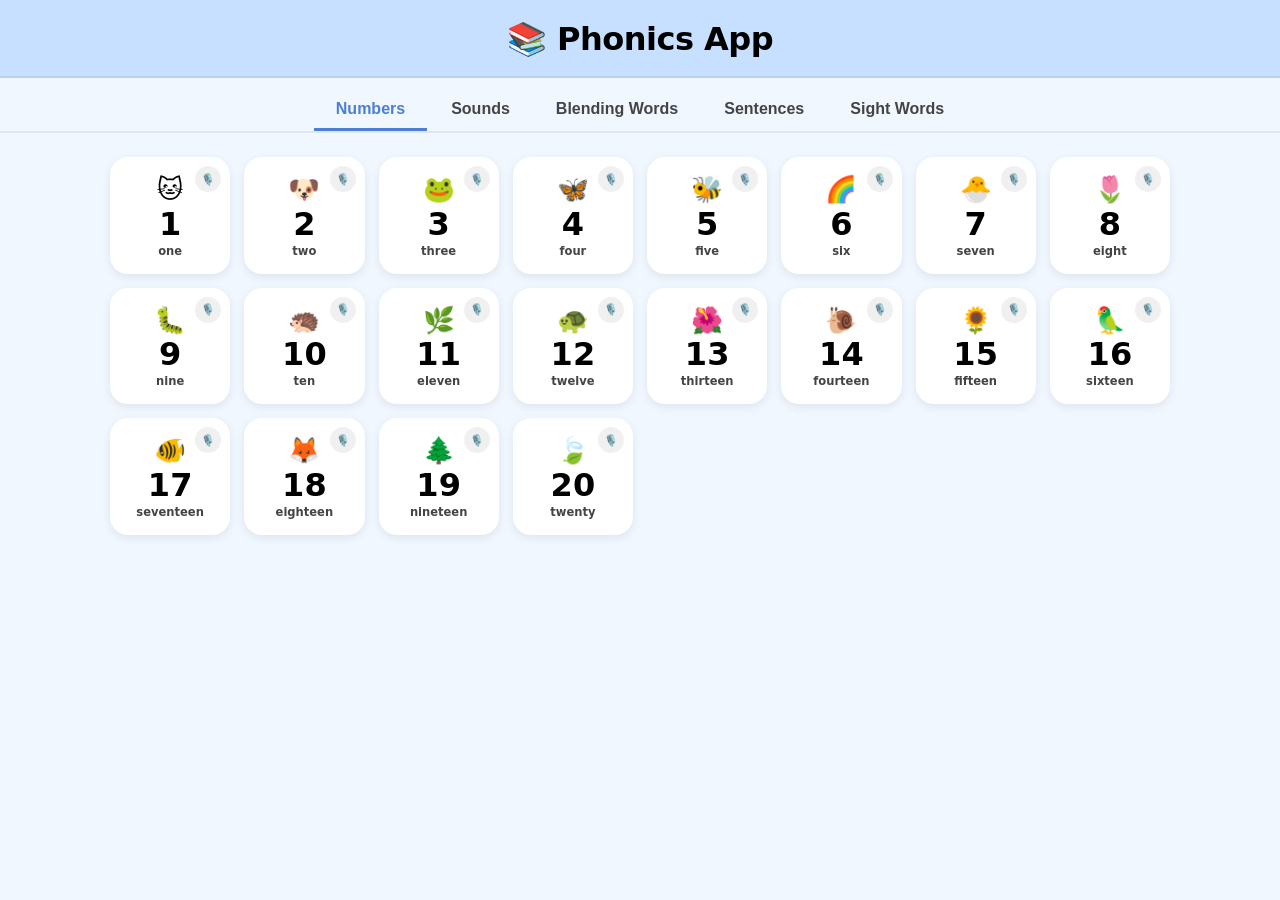
==== commit 92a664c8: "Add Sight Words tab with 110 words across 3 levels Words are grouped into Level 1 (pre-primer), Leve" ====
--- a/index.html
+++ b/index.html
@@ -17,6 +17,7 @@
     <button class="tab-btn" data-tab="sounds" aria-selected="false">Sounds</button>
     <button class="tab-btn" data-tab="blending" aria-selected="false">Blending Words</button>
     <button class="tab-btn" data-tab="sentences" aria-selected="false">Sentences</button>
+    <button class="tab-btn" data-tab="sightwords" aria-selected="false">Sight Words</button>
   </nav>
 
   <main>
@@ -34,6 +35,10 @@
 
     <section id="sentences-section" class="content-section" aria-label="Simple reading sentences">
       <div class="sentences-grid" id="sentences-grid"></div>
+    </section>
+
+    <section id="sightwords-section" class="content-section" aria-label="Sight words">
+      <div id="sightwords-grid"></div>
     </section>
   </main>
 
--- a/style.css
+++ b/style.css
@@ -490,6 +490,51 @@
 }
 
 /* ============================================================
+   SIGHT WORDS
+   ============================================================ */
+.sw-group {
+  margin-bottom: 32px;
+}
+
+.sw-heading {
+  font-size: 1rem;
+  font-weight: 800;
+  color: #000000;
+  text-transform: uppercase;
+  letter-spacing: 0.06em;
+  margin-bottom: 12px;
+  padding-bottom: 6px;
+  border-bottom: 2px solid rgba(0,0,0,0.08);
+}
+
+.sw-grid {
+  grid-template-columns: repeat(auto-fill, minmax(100px, 1fr));
+}
+
+.card-sw {
+  padding: 20px 10px 14px;
+}
+
+.sw-word {
+  font-size: 1.6rem;
+  font-weight: 900;
+  color: #000000;
+  line-height: 1;
+}
+
+.sw-badge {
+  position: absolute;
+  bottom: 7px;
+  left: 7px;
+  font-size: 0.62rem;
+  font-weight: 800;
+  padding: 2px 6px;
+  border-radius: 999px;
+  color: #000000;
+  line-height: 1.4;
+}
+
+/* ============================================================
    RESPONSIVE
    ============================================================ */
 @media (max-width: 600px) {
